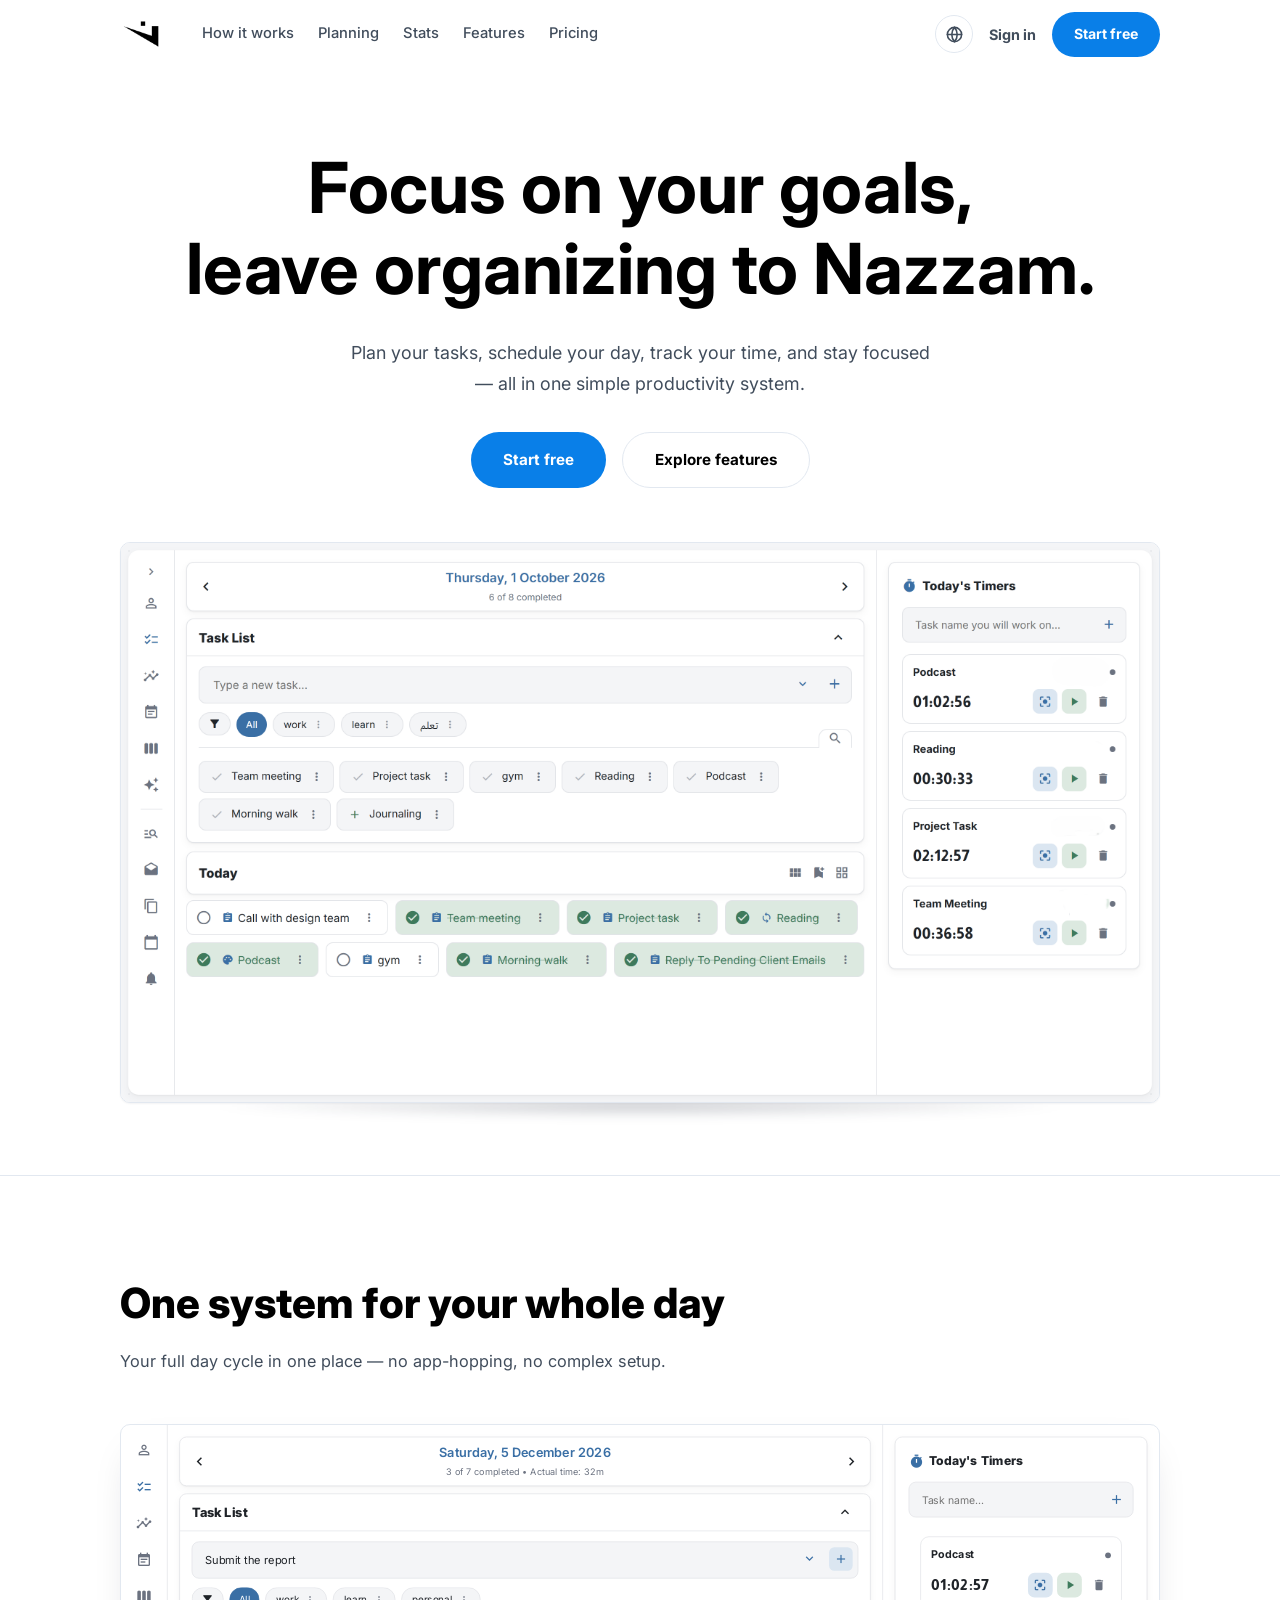
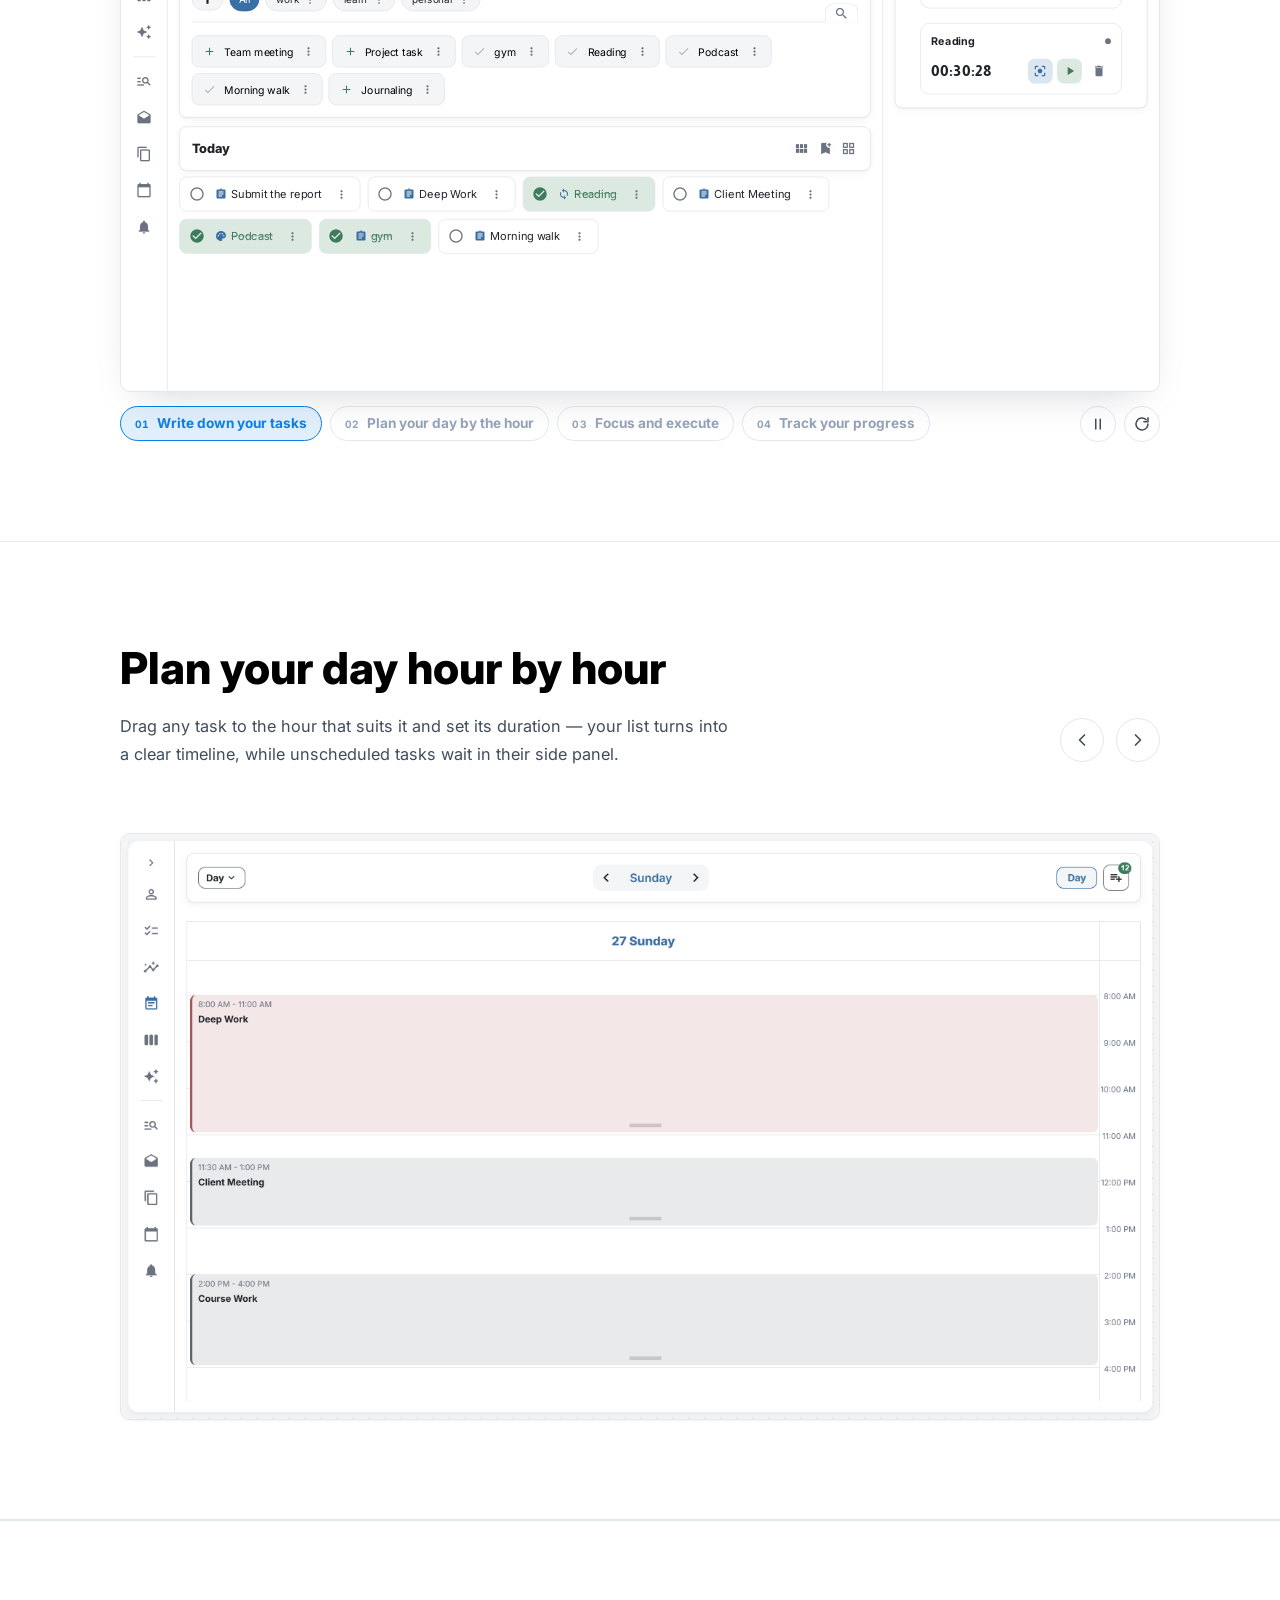
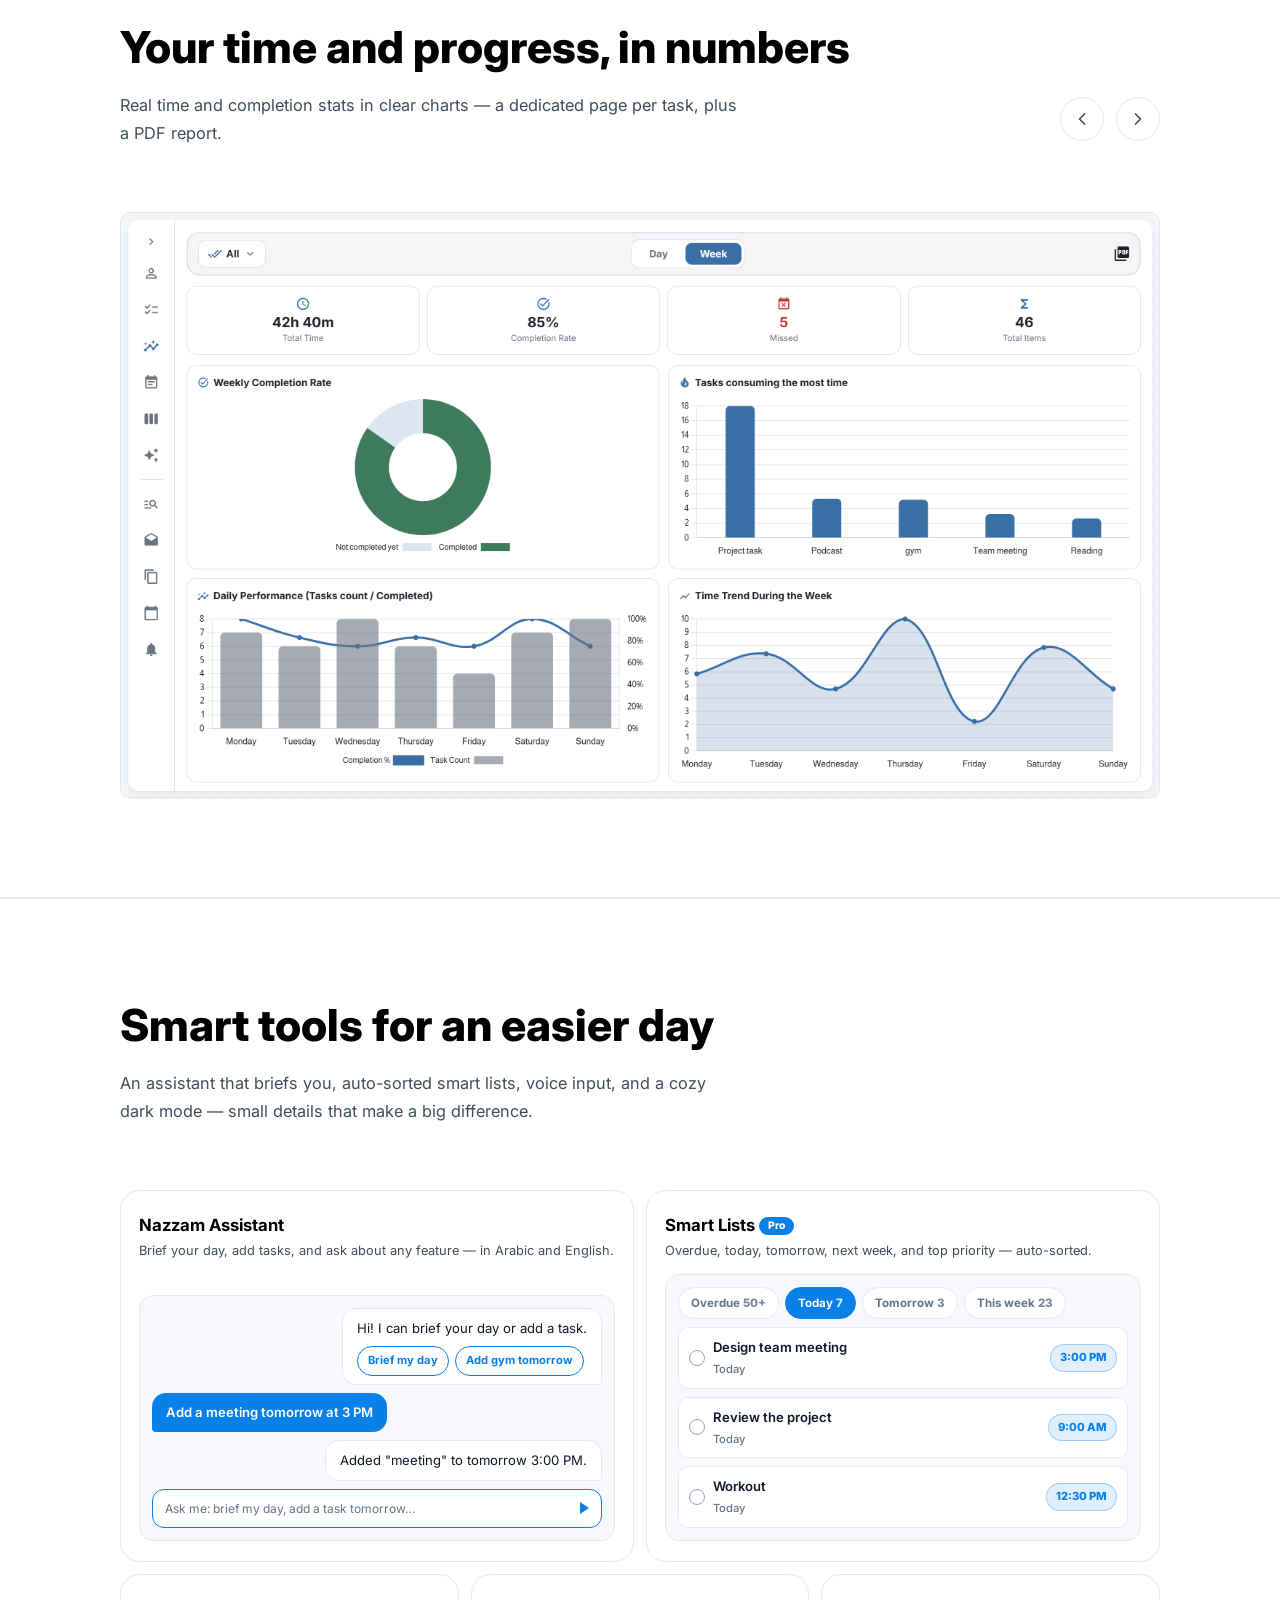
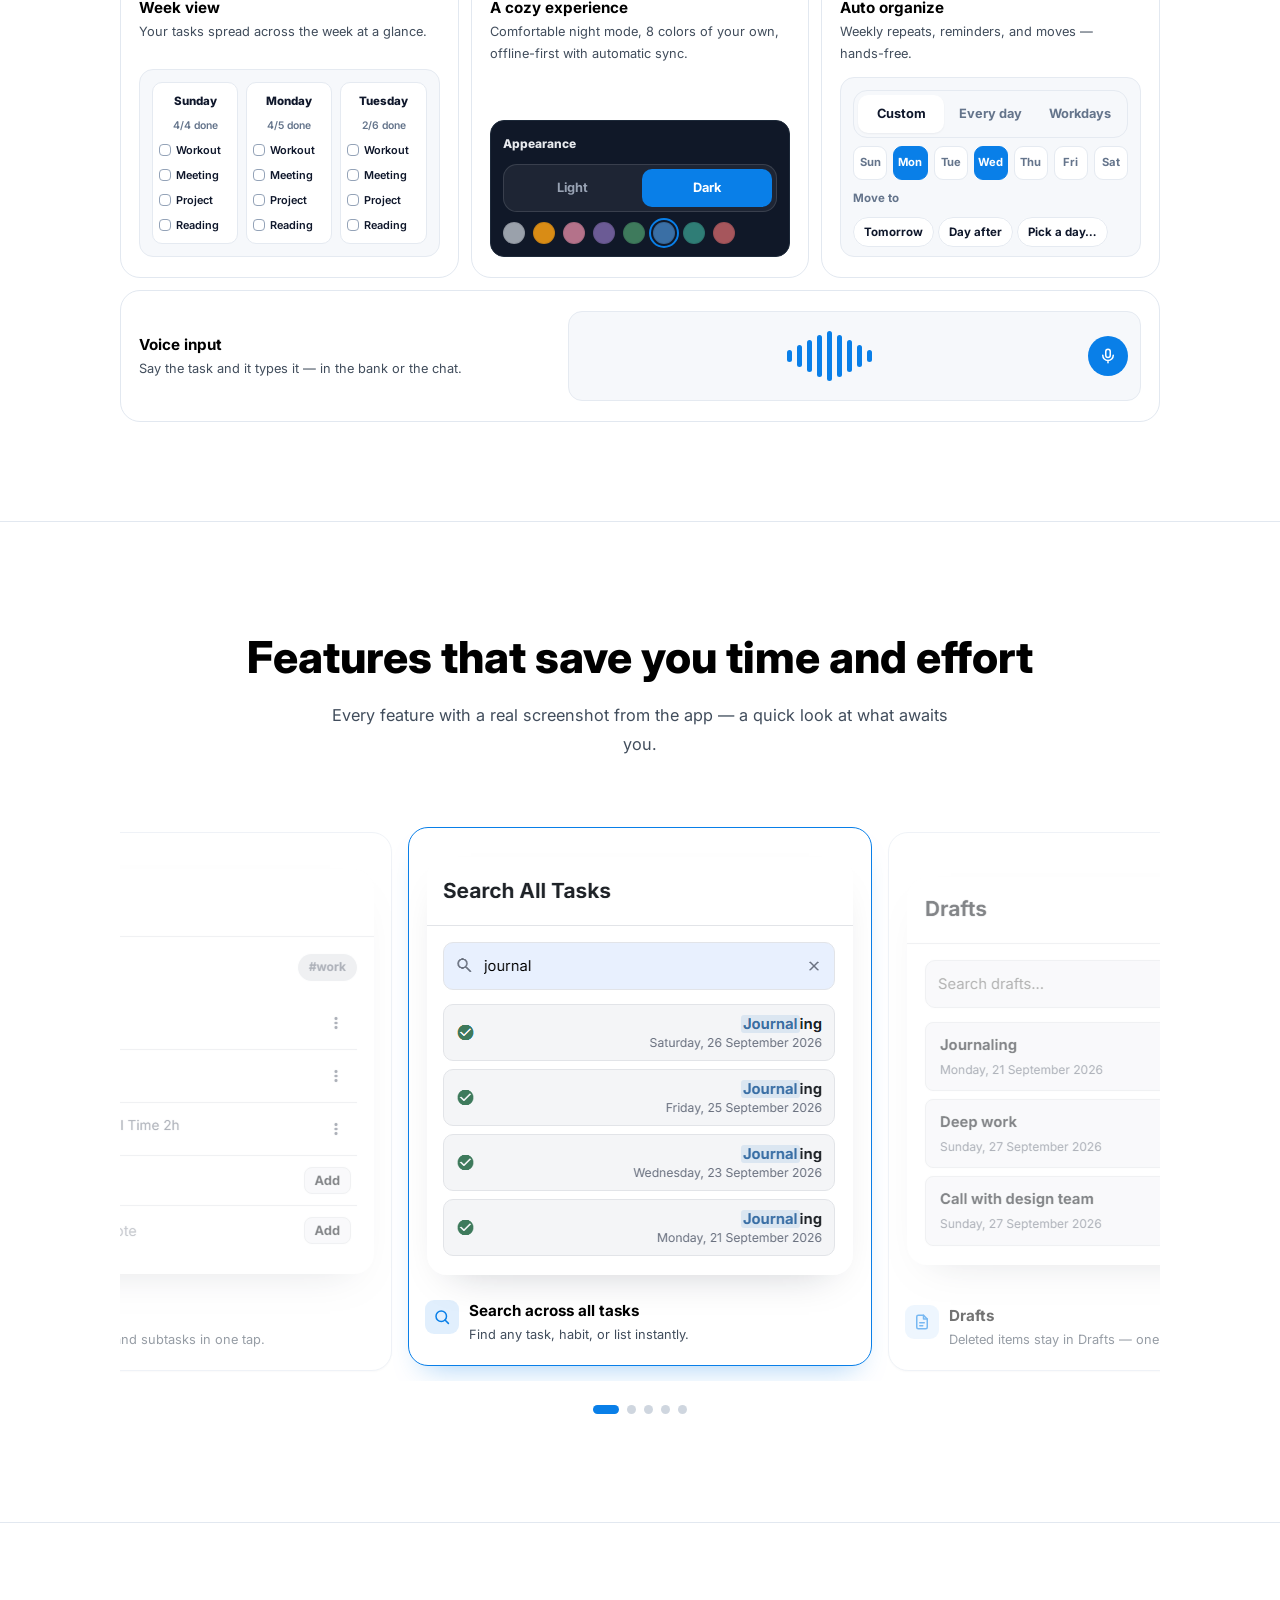
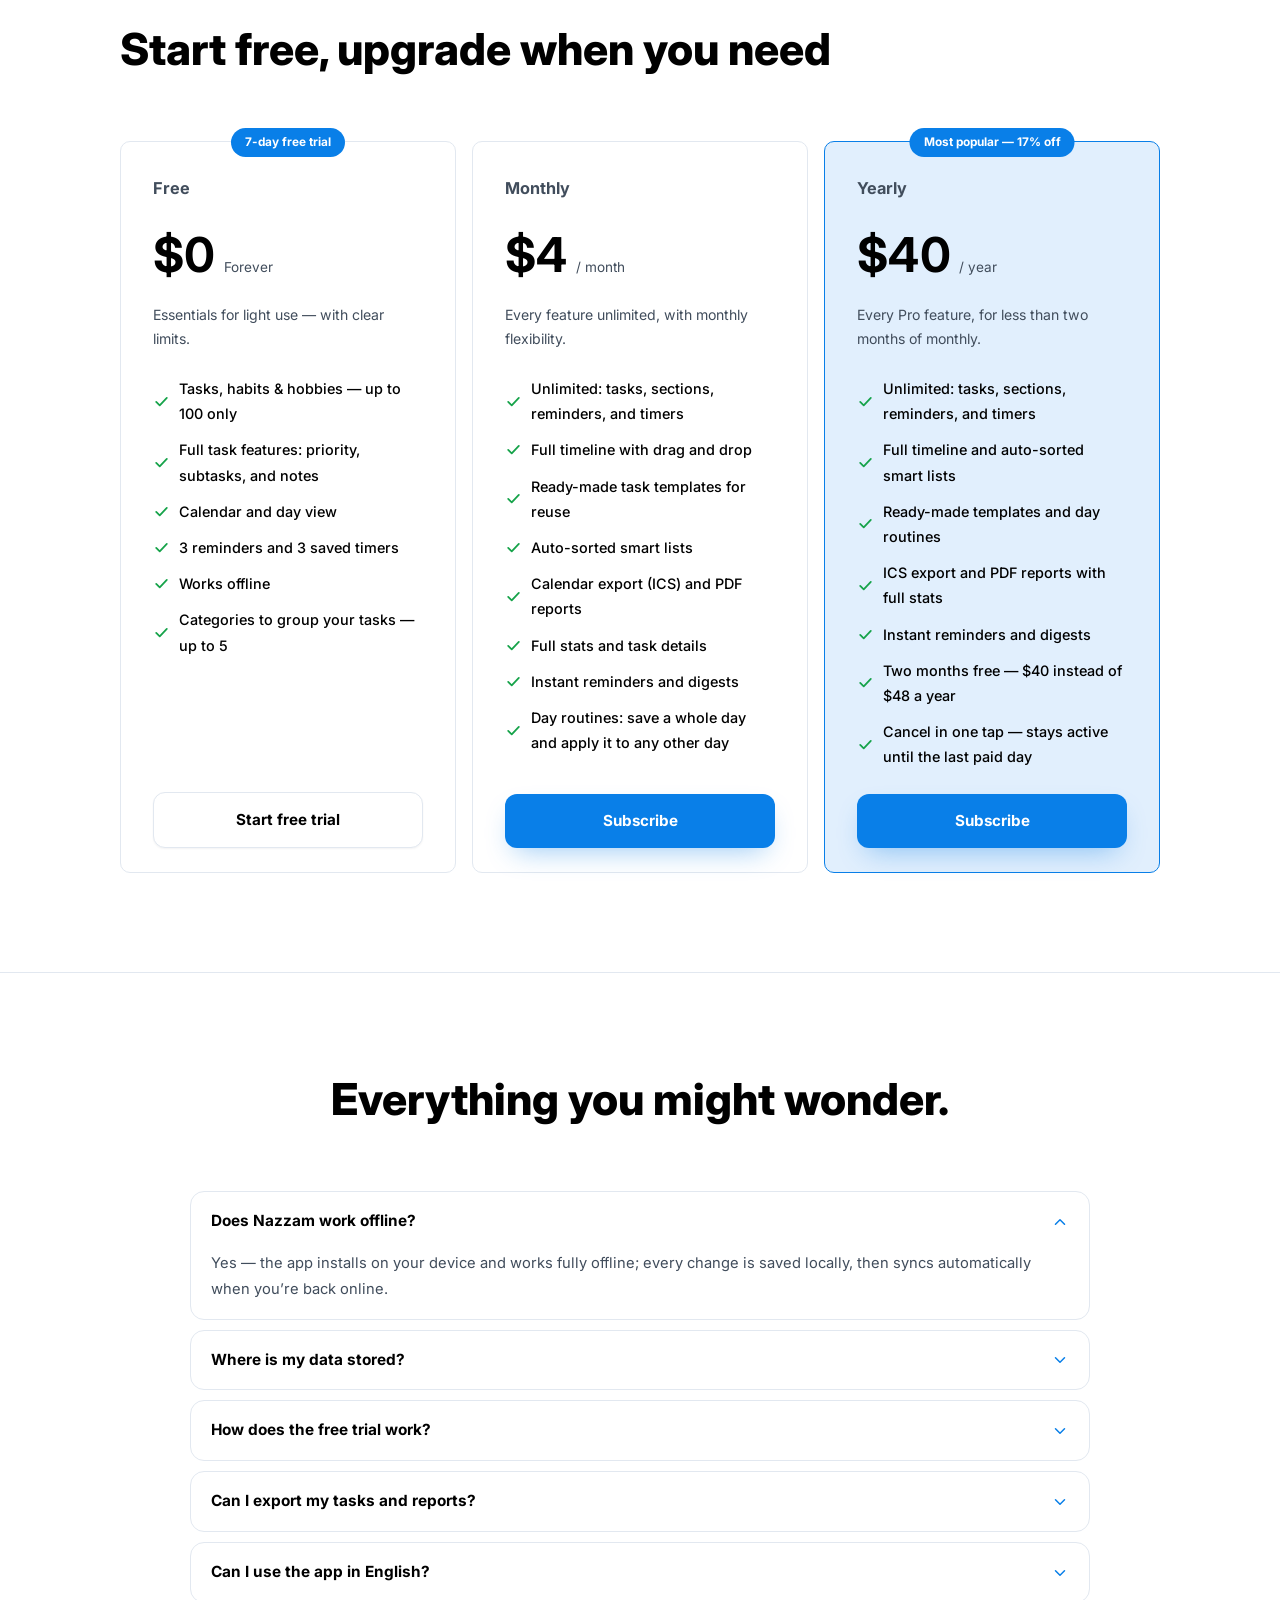
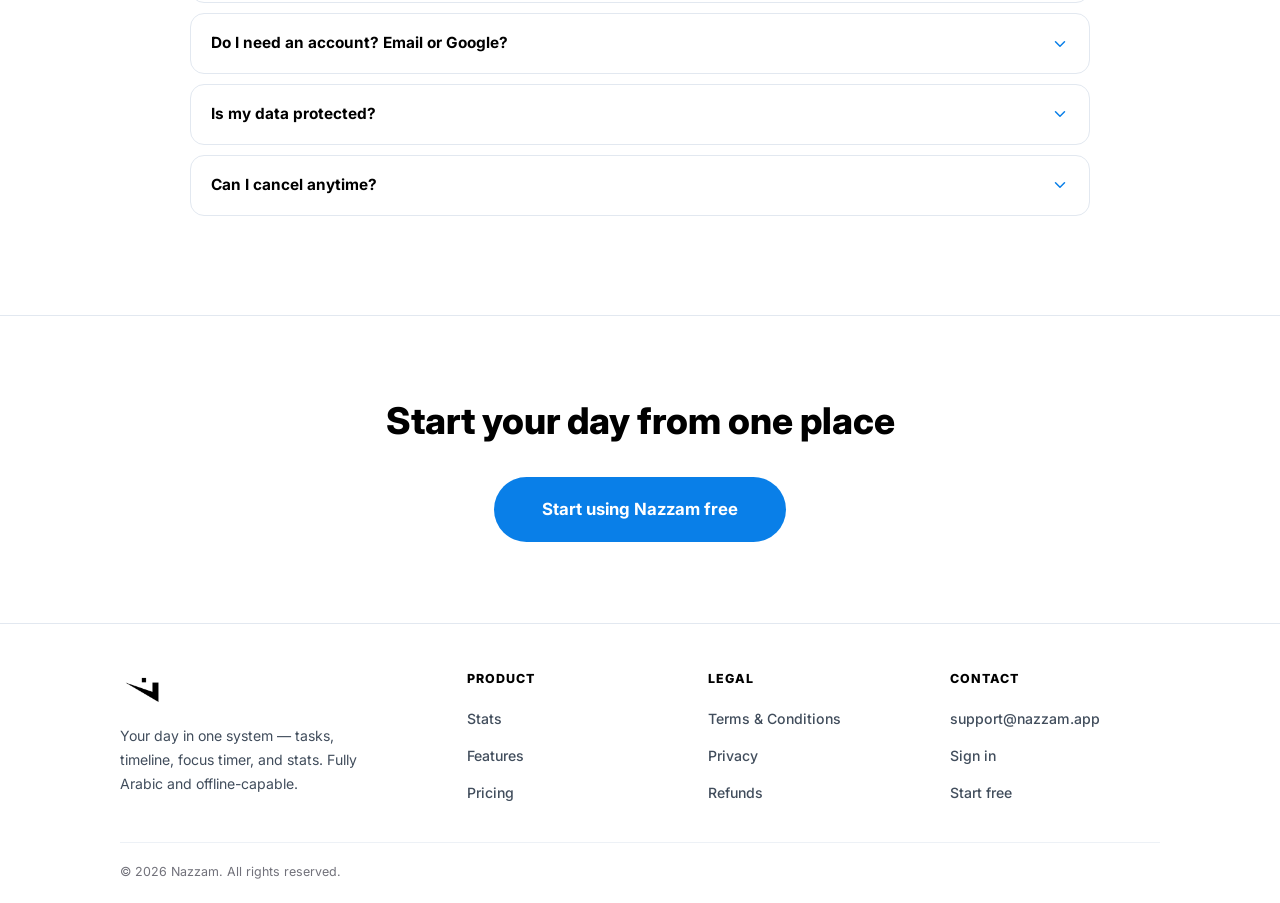
==== index.html @ e193e978 "بنتو extras بالموكات المطابقة + تكرار مخصص + إصلاحات المساعد والصوت والبحث" ====
<!doctype html>
<html lang="ar" dir="rtl" data-lp-title="meta.title" data-lp-desc="meta.desc">
  <head>
    <meta charset="UTF-8" />
    <meta name="viewport" content="width=device-width, initial-scale=1.0" />
    <title>نظم — تطبيق الإنتاجية وإدارة المهام</title>
    <script src="clarity-loader.js"></script>
    <script src="landing-head.js"></script>

    <meta
      name="description"
      content="نظم تطبيق إنتاجية وإدارة مهام لتخطيط يومك، وتتبع وقتك، والحفاظ على تركيزك، وتنظيم مهامك المتكررة في مكان واحد."
    />
    <meta property="og:type" content="website" />
    <meta property="og:url" content="https://nazzam.app/" />
    <link rel="canonical" href="https://nazzam.app/" />
    <meta property="og:site_name" content="نظم" />
    <meta property="og:title" content="نظم — تطبيق الإنتاجية وإدارة المهام" />
    <meta
      property="og:description"
      content="تطبيق إنتاجية وإدارة مهام لتخطيط يومك، وتتبع وقتك، والحفاظ على تركيزك، وتنظيم مهامك المتكررة في مكان واحد."
    />
    <meta property="og:image" content="app/img/shots/app.png" />
    <meta property="og:image:width" content="2852" />
    <meta property="og:image:height" content="1561" />
    <meta property="og:locale" content="ar_EG" />
    <meta name="twitter:card" content="summary_large_image" />
    <meta name="twitter:title" content="نظم — تطبيق الإنتاجية وإدارة المهام" />
    <meta
      name="twitter:description"
      content="تطبيق إنتاجية وإدارة مهام لتخطيط يومك، وتتبع وقتك، والحفاظ على تركيزك، وتنظيم مهامك المتكررة في مكان واحد."
    />
    <meta name="twitter:image" content="app/img/shots/app.png" />
    <meta name="theme-color" content="#F8FAFC" />
    <link rel="icon" href="app/icons/favicon.ico" />
    <link rel="icon" type="image/png" sizes="512x512" href="app/icons/icon-512.png" />
    <link rel="icon" type="image/png" sizes="192x192" href="app/icons/icon-192.png" />
    <link rel="apple-touch-icon" href="app/icons/apple-touch-icon.png" />

    <link rel="preconnect" href="https://fonts.googleapis.com" />
    <link rel="preconnect" href="https://fonts.gstatic.com" crossorigin />
    <link rel="preconnect" href="https://api.fontshare.com" crossorigin />
    <link
      href="https://fonts.googleapis.com/css2?family=Cairo:wght@500;600;700;800&family=IBM+Plex+Sans+Arabic:wght@400;500;700&family=Almarai:wght@400;700;800&family=Inter:wght@400;500;600;700;800&display=swap"
      rel="stylesheet"
    />
    <link href="https://api.fontshare.com/v2/css?f[]=satoshi@700,900&f[]=cal-sans@400,500,600&display=swap" rel="stylesheet" />
    <link rel="stylesheet" href="landing.css" />

    <script type="application/ld+json">
      {
        "@context": "https://schema.org",
        "@type": "SoftwareApplication",
        "name": "نظم",
        "alternateName": "NAZZAM",
        "url": "https://nazzam.app/",
        "applicationCategory": "ProductivityApplication",
        "operatingSystem": "Web, Android, iOS",
        "inLanguage": "ar",
        "description": "منظومة عربية لإدارة اليوم: مهام وعادات وهوايات، جدول زمني بالسحب والإفلات، مؤقّت تركيز، وإحصائيات — تعمل دون اتصال.",
        "offers": [
          { "@type": "Offer", "name": "شهري", "price": "4.00", "priceCurrency": "USD" },
          { "@type": "Offer", "name": "سنوي", "price": "40.00", "priceCurrency": "USD" }
        ]
      }
    </script>
  </head>
  <body>
    <!-- مكتبة الأيقونات SVG (نمط Lucide — stroke/currentColor) -->
    <svg xmlns="http://www.w3.org/2000/svg" style="display: none" aria-hidden="true">
      <defs>
        <symbol id="i-menu" viewBox="0 0 24 24"><path d="M4 7h16M4 12h16M4 17h16"/></symbol>
        <symbol id="i-close" viewBox="0 0 24 24"><path d="M6 6l12 12M18 6L6 18"/></symbol>
        <symbol id="i-check" viewBox="0 0 24 24"><path d="M4.5 12.5l5 5L19.5 7"/></symbol>
        <symbol id="i-check-circle" viewBox="0 0 24 24"><circle cx="12" cy="12" r="9"/><path d="M8.5 12.5l2.5 2.5 4.5-5"/></symbol>
        <symbol id="i-search" viewBox="0 0 24 24"><circle cx="11" cy="11" r="7"/><path d="M20.5 20.5L16 16"/></symbol>
        <symbol id="i-timer" viewBox="0 0 24 24"><circle cx="12" cy="13.5" r="7.5"/><path d="M12 10.5v3l2 2M10 2.5h4M12 2.5v3"/></symbol>
        <symbol id="i-flame" viewBox="0 0 24 24"><path d="M8.5 14.5A2.5 2.5 0 0011 12c0-1.38-.5-2-1-3-1.07-2.14-.22-4.05 2-6 .5 2.5 2 4.9 4 6.5 2 1.6 3 3.5 3 5.5a7 7 0 11-14 0c0-1.15.43-2.29 1-3a2.5 2.5 0 002.5 2.5z"/></symbol>
        <symbol id="i-play" viewBox="0 0 24 24"><path d="M8 5.5v13l10.5-6.5z" fill="currentColor" stroke="none"/></symbol>
        <symbol id="i-pause" viewBox="0 0 24 24"><path d="M9 5.5v13M15 5.5v13"/></symbol>
    <symbol id="i-replay" viewBox="0 0 24 24"><path d="M20 12a8 8 0 1 1-2.4-5.7M20 3.5V9h-5.5"/></symbol>
        <symbol id="i-square" viewBox="0 0 24 24"><rect x="6.5" y="6.5" width="11" height="11" rx="2"/></symbol>
        <symbol id="i-repeat" viewBox="0 0 24 24"><path d="M17 2.5l3.5 3.5L17 9.5M3.5 11.5v-1a4 4 0 014-4H20M7 21.5l-3.5-3.5L7 14.5M20.5 12.5v1a4 4 0 01-4 4H4"/></symbol>
        <symbol id="i-tag" viewBox="0 0 24 24"><path d="M3.5 11V4.5a1 1 0 011-1H11l9 9-7.5 7.5-9-9z"/><circle cx="8" cy="8" r="1.4"/></symbol>
        <symbol id="i-star" viewBox="0 0 24 24"><path d="M12 3.5l2.6 5.4 5.9.8-4.3 4.1 1 5.9-5.2-2.8-5.2 2.8 1-5.9L3.5 9.7l5.9-.8z"/></symbol>
        <symbol id="i-grip" viewBox="0 0 24 24"><path d="M9 6h.01M9 12h.01M9 18h.01M15 6h.01M15 12h.01M15 18h.01" stroke-width="3"/></symbol>
        <symbol id="i-book" viewBox="0 0 24 24"><path d="M4 19.5A2.5 2.5 0 016.5 17H20M6.5 2H20v20H6.5A2.5 2.5 0 014 19.5v-15A2.5 2.5 0 016.5 2z"/></symbol>
        <symbol id="i-zap" viewBox="0 0 24 24"><path d="M3.5 12h4l2.5-7.5 4 15 2.5-7.5h4"/></symbol>
        <symbol id="i-school" viewBox="0 0 24 24"><path d="M22 9.5l-10-5-10 5 10 5 10-5z"/><path d="M6 12v4.5c0 1.4 2.7 2.8 6 2.8s6-1.4 6-2.8V12"/></symbol>
        <symbol id="i-code" viewBox="0 0 24 24"><path d="M16 18l6-6-6-6M8 6l-6 6 6 6"/></symbol>
        <symbol id="i-mail" viewBox="0 0 24 24"><rect x="3" y="5" width="18" height="14" rx="2"/><path d="M3 7.5l9 6 9-6"/></symbol>
        <symbol id="i-phone" viewBox="0 0 24 24"><path d="M22 16.9v2.6a2 2 0 01-2.2 2 19.9 19.9 0 01-8.6-3.1 19.4 19.4 0 01-6-6A19.9 19.9 0 012.1 3.7 2 2 0 014.1 1.5h2.6a2 2 0 012 1.7c.1 1 .4 1.9.7 2.8a2 2 0 01-.4 2.1L7.9 9.2a16 16 0 006 6l1.1-1.1a2 2 0 012.1-.5c.9.3 1.8.6 2.8.7a2 2 0 012.1 2z"/></symbol>
        <symbol id="i-file" viewBox="0 0 24 24"><path d="M14 3H7a2 2 0 00-2 2v14a2 2 0 002 2h10a2 2 0 002-2V8z"/><path d="M14 3v5h5M9 13h6M9 17h4"/></symbol>
        <symbol id="i-export" viewBox="0 0 24 24"><path d="M14 3H7a2 2 0 00-2 2v14a2 2 0 002 2h10a2 2 0 002-2V8z"/><path d="M14 3v5h5M12 11.5v5M9.5 14l2.5 2.5 2.5-2.5"/></symbol>
        <symbol id="i-copy" viewBox="0 0 24 24"><rect x="9" y="9" width="12" height="12" rx="2"/><path d="M5 15H4a2 2 0 01-2-2V4a2 2 0 012-2h9a2 2 0 012 2v1"/></symbol>
        <symbol id="i-chart" viewBox="0 0 24 24"><path d="M5 20v-6M10 20V9M15 20v-8M20 20V5"/></symbol>
        <symbol id="i-list" viewBox="0 0 24 24"><path d="M4.5 5.5L6 7l2.5-3M11 6h9M4.5 12.5L6 14l2.5-3M11 13h9M4.5 19.5L6 21l2.5-3M11 20h9"/></symbol>
        <symbol id="i-palette" viewBox="0 0 24 24"><path d="M12 22a10 10 0 110-20c5.5 0 10 4.1 10 9.2a4.8 4.8 0 01-4.8 4.8h-1.7a1.9 1.9 0 00-1.4 3.2c.3.3.4.7.4 1a1.3 1.3 0 01-1.3 1.3z"/><path d="M7.5 10.5h.01M12 7.5h.01M16.5 10.5h.01M7.5 15h.01"/></symbol>
        <symbol id="i-globe" viewBox="0 0 24 24"><circle cx="12" cy="12" r="9"/><path d="M3 12h18M12 3a13.5 13.5 0 010 18M12 3a13.5 13.5 0 000 18"/></symbol>
        <symbol id="i-wifi-off" viewBox="0 0 24 24"><path d="M2 2l20 20M8.8 16.9a4.8 4.8 0 016.4 0M5 13a10 10 0 015.2-2.7M12 20h.01M15.5 10.3a10 10 0 013.5 2.7M19 7.3A15 15 0 009.5 5.2M2 8.5a15 15 0 013.7-2.8"/></symbol>
        <symbol id="i-download" viewBox="0 0 24 24"><path d="M12 3v11M7.5 9.5L12 14l4.5-4.5M4 17.5V19a2 2 0 002 2h12a2 2 0 002-2v-1.5"/></symbol>
        <symbol id="i-shield" viewBox="0 0 24 24"><path d="M12 2.5l7.5 3v5.5c0 5-3.2 8.3-7.5 10.5-4.3-2.2-7.5-5.5-7.5-10.5V5.5z"/><path d="M9 11.5l2 2 4-4.5"/></symbol>
        <symbol id="i-bell" viewBox="0 0 24 24"><path d="M6 9.5a6 6 0 0112 0c0 4.8 1.8 6 1.8 6H4.2s1.8-1.2 1.8-6M10.3 19.5a1.8 1.8 0 003.4 0"/></symbol>
        <symbol id="i-archive" viewBox="0 0 24 24"><rect x="3" y="4" width="18" height="4.5" rx="1"/><path d="M5.5 8.5V19a1.5 1.5 0 001.5 1.5h10a1.5 1.5 0 001.5-1.5V8.5M10 12.5h4"/></symbol>
        <symbol id="i-sub" viewBox="0 0 24 24"><path d="M4 6h16M8 12h12M8 18h12M4 12h.01M4 18h.01" stroke-width="2.4"/></symbol>
        <symbol id="i-lock" viewBox="0 0 24 24"><rect x="5" y="11" width="14" height="9.5" rx="2"/><path d="M8 11V7.5a4 4 0 018 0V11"/></symbol>
        <symbol id="i-devices" viewBox="0 0 24 24"><rect x="2.5" y="5" width="13" height="10.5" rx="2"/><path d="M2.5 19h13"/><rect x="17.5" y="9" width="4.5" height="9.5" rx="1.5"/><path d="M19.75 15.5h.01"/></symbol>
        <symbol id="i-sun" viewBox="0 0 24 24"><circle cx="12" cy="12" r="4"/><path d="M12 2.5v2M12 19.5v2M4.9 4.9l1.4 1.4M17.7 17.7l1.4 1.4M2.5 12h2M19.5 12h2M4.9 19.1l1.4-1.4M17.7 6.3l1.4-1.4"/></symbol>
        <symbol id="i-moon" viewBox="0 0 24 24"><path d="M20.5 13.5A8.5 8.5 0 1110 3a7 7 0 0010.5 10.5z"/></symbol>
        <symbol id="i-arrow" viewBox="0 0 24 24"><path d="M19 12H5M11.5 18.5L5 12l6.5-6.5"/></symbol>
        <symbol id="i-target" viewBox="0 0 24 24"><circle cx="12" cy="12" r="8.5"/><circle cx="12" cy="12" r="4.5"/><circle cx="12" cy="12" r="1" fill="currentColor" stroke="none"/></symbol>
        <symbol id="i-clock" viewBox="0 0 24 24"><circle cx="12" cy="12" r="8.5"/><path d="M12 7.5V12l3 2"/></symbol>
        <symbol id="i-plus" viewBox="0 0 24 24"><path d="M12 5v14M5 12h14"/></symbol>
        <symbol id="i-chev" viewBox="0 0 24 24"><path d="M6 9l6 6 6-6"/></symbol>
        <symbol id="i-radio-unchecked" viewBox="0 0 24 24"><circle cx="12" cy="12" r="9" fill="none" stroke="currentColor" stroke-width="1.8"/></symbol>
        <symbol id="i-mic" viewBox="0 0 24 24"><rect x="9" y="3" width="6" height="11" rx="3"/><path d="M5 11a7 7 0 0 0 14 0M12 18v3"/></symbol>
      </defs>
    </svg>



    <!-- ========================= الهيدر ========================= -->
    <header class="nav" id="siteHeader"></header>

    <main id="top">
      <!-- ============================================================
           الهيرو
      ============================================================ -->
      <section class="hero">
        <div class="hero-aura" aria-hidden="true"></div>
        <div class="hero-dots" aria-hidden="true"></div>
        <div class="container hero-inner">
          <h1 class="hero-title">
            <span class="line anim" style="--ad: 0.12s"><span data-lp="hero.t1">ركّز على أهدافك،</span></span>
            <span class="line anim" style="--ad: 0.2s"
              ><span data-lp-html="hero.t2">واترك التنظيم على <em>نَظَّم</em><b class="dot">.</b></span></span
            >
          </h1>
          <p class="hero-sub anim" style="--ad: 0.3s" data-lp="hero.sub">
            خطّط لمهامك، ونظّم يومك، وتتبّع وقتك، وحافظ على تركيزك —
            كل ذلك في نظام إنتاجية واحد بسيط.
          </p>
          <div class="hero-cta anim" style="--ad: 0.4s">
            <a href="app/" class="btn btn-primary btn-lg" id="heroStartBtn" data-lp="hero.start">ابدأ مجانًا</a>
            <a href="#features" class="btn btn-ghost btn-lg" data-lp="hero.discover">اكتشف المميزات</a>
          </div>
        </div>

        <div class="container hero-media-wrap" id="heroShotWrap">
          <div class="hero-media" id="heroMedia">
            <figure class="hero-shot" role="img" data-lp-aria="hero.shot_aria" aria-label="لقطة حقيقية من تطبيق نظم: القائمة والمهام والمؤقتات">
              <img src="app/img/shots/app.png" data-lp-alt="hero.shot_alt" alt="واجهة تطبيق نظم — القائمة وقائمة المهام ومهام اليوم مع المؤقتات" width="2852" height="1561" loading="eager" decoding="async" fetchpriority="high" />
            </figure>
          </div>
        </div>
      </section>

      <!-- ============================================================
           كيف يعمل — خطوات مرقمة
      ============================================================ -->
      <section class="section" id="how">
        <div class="container">
          <div class="sec-head reveal how-head">
            <h2 data-lp="how.title">نظام واحد ليومك كله</h2>
            <p class="sec-lead" data-lp="how.lead">
              دورة يومك كاملة في مكان واحد — بدون تنقل بين التطبيقات وبدون إعدادات معقدة.
            </p>
          </div>

          <div class="how-demo" id="howDemo" data-scene="0">
            <div class="dm-stage" dir="ltr">
              <!-- الكانفس: نسخة بحجم التطبيق الحقيقي (1426px) ومضروب في scale
                   عشان يظهر بنفس النِسَب في أي عرض. جوه بت转会 لقواعد CSS
                   الحقيقية من التطبيق (scoped بـ .dm-app). -->
              <div class="dm-canvas dm-app">
                <div class="app-shell">

                <!-- ===== الشريط الجانبي: نفس بنية app/index.html ===== -->
                <aside class="side-nav collapsed" aria-hidden="true">
                  <div class="side-nav-head">
                    <button class="side-nav-btn side-nav-collapse-btn"><span class="material-icons">chevron_right</span></button>
                    <button class="side-nav-btn"><span class="material-icons">person_outline</span><span class="side-nav-label">Account</span></button>
                  </div>
                  <button class="side-nav-btn active" id="dmNavTasks"><span class="material-icons">checklist</span><span class="side-nav-label">Today's Tasks</span></button>
                  <button class="side-nav-btn" id="dmNavStats"><span class="material-icons">insights</span><span class="side-nav-label">Statistics</span></button>
                  <button class="side-nav-btn" id="dmNavSchedule"><span class="material-icons">event_note</span><span class="side-nav-label">Schedule</span></button>
                  <button class="side-nav-btn"><span class="material-icons">view_week</span><span class="side-nav-label">Week View</span></button>
                  <button class="side-nav-btn"><span class="material-icons">auto_awesome</span><span class="side-nav-label">Smart Lists</span></button>
                  <div class="side-nav-divider"></div>
                  <button class="side-nav-btn"><span class="material-icons">manage_search</span><span class="side-nav-label">Search All Tasks</span></button>
                  <button class="side-nav-btn"><span class="material-icons">drafts</span><span class="side-nav-label">Drafts</span></button>
                  <button class="side-nav-btn"><span class="material-icons">content_copy</span><span class="side-nav-label">Templates</span></button>
                  <button class="side-nav-btn"><span class="material-icons">calendar_today</span><span class="side-nav-label">Calendar</span></button>
                  <button class="side-nav-btn"><span class="material-icons">notifications</span><span class="side-nav-label">Notifications</span></button>
                </aside>

                <div class="app-main">
                  <div class="main-layout">
                <!-- ===== العمود الرئيسي: نفس بنية render.js ===== -->
                <div class="main-col">
                  <!-- ===== مشهد اليوم (٠ و٢): محتوى اليوم الحقيقي ===== -->
                  <div class="dm-scene-day">
                  <div class="date-nav">
                    <button class="nav-btn"><span class="material-icons">chevron_right</span></button>
                    <div class="date-display">
                      <div class="day-name" id="dmDate"></div>
                      <div class="day-sub" id="dmDateSub"></div>
                    </div>
                    <button class="nav-btn"><span class="material-icons">chevron_left</span></button>
                  </div>

                  <div class="bank-wrap">
                    <button class="bank-toggle">
                      <span class="bank-toggle-label">Task List</span>
                      <span class="bank-toggle-arrow open"><span class="material-icons">expand_more</span></span>
                    </button>

                    <div class="bank-content">
                      <!-- صف الإضافة: نفس .add-row في render.js:207 -->
                      <div class="add-row bank-add-task-row">
                        <input type="text" id="dmTyped" readonly />
                        <div class="add-arrow-wrap">
                          <button class="add-arrow-btn"><span class="material-icons">expand_more</span></button>
                        </div>
                        <button class="add-btn icon-only add-keyword-btn" id="dmAddBtn"><span class="material-icons">add</span></button>
                      </div>

                      <!-- شرائح الفلاتر: الفانل أول واحدة، نفس render.js:219 -->
                      <div class="filter-chips-wrap">
                        <div class="filter-chips">
                          <div class="bank-filters-panel-wrap">
                            <button class="filter-chip bank-filters-toggle"><span class="material-icons">filter_alt</span></button>
                            <div class="filter-add-popover">
                              <input type="text" placeholder="New filter..." maxlength="40" readonly />
                            </div>
                          </div>
                          <button class="filter-chip active">All</button>
                          <span class="filter-chip-outer"><span class="filter-chip-wrap"><button class="filter-chip-label">work</button><button class="filter-chip-more"><span class="material-icons">more_vert</span></button></span></span>
                          <span class="filter-chip-outer"><span class="filter-chip-wrap"><button class="filter-chip-label">learn</button><button class="filter-chip-more"><span class="material-icons">more_vert</span></button></span></span>
                          <span class="filter-chip-outer"><span class="filter-chip-wrap"><button class="filter-chip-label">personal</button><button class="filter-chip-more"><span class="material-icons">more_vert</span></button></span></span>
                        </div>
                      </div>
                      <!-- البحث: لسان صغير على الفاصل، نفس render.js:271 -->
                      <div class="bank-search-divider-wrap">
                        <div class="bank-filters-divider"></div>
                        <button class="bank-search-reveal"><span class="material-icons">search</span></button>
                      </div>
                      <div class="bank-search-collapsible">
                        <div class="bank-search-collapsible-inner">
                          <div class="bank-search">
                            <input type="text" placeholder="Search the list..." readonly />
                            <button class="bank-search-clear" style="display:none"><span class="material-icons">close</span></button>
                          </div>
                        </div>
                      </div>

                      <!-- شيبات البنك: نفس .keyword-row في render.js:327 -->
                      <div class="keyword-list" id="dmBankRows">
                        <div class="keyword-row"><button class="add-to-day-btn"><span class="material-icons">add</span></button><div class="keyword-main"><span class="keyword-name">Team meeting</span><div class="keyword-icons"><div class="task-more-menu-wrap"><button class="icon-btn task-more-btn"><span class="material-icons">more_vert</span></button></div></div></div></div>
                        <div class="keyword-row"><button class="add-to-day-btn"><span class="material-icons">add</span></button><div class="keyword-main"><span class="keyword-name">Project task</span><div class="keyword-icons"><div class="task-more-menu-wrap"><button class="icon-btn task-more-btn"><span class="material-icons">more_vert</span></button></div></div></div></div>
                        <div class="keyword-row"><button class="add-to-day-btn added" disabled><span class="material-icons">check</span></button><div class="keyword-main"><span class="keyword-name">gym</span><div class="keyword-icons"><div class="task-more-menu-wrap"><button class="icon-btn task-more-btn"><span class="material-icons">more_vert</span></button></div></div></div></div>
                        <div class="keyword-row"><button class="add-to-day-btn added" disabled><span class="material-icons">check</span></button><div class="keyword-main"><span class="keyword-name">Reading</span><div class="keyword-icons"><div class="task-more-menu-wrap"><button class="icon-btn task-more-btn"><span class="material-icons">more_vert</span></button></div></div></div></div>
                        <div class="keyword-row"><button class="add-to-day-btn added" disabled><span class="material-icons">check</span></button><div class="keyword-main"><span class="keyword-name">Podcast</span><div class="keyword-icons"><div class="task-more-menu-wrap"><button class="icon-btn task-more-btn"><span class="material-icons">more_vert</span></button></div></div></div></div>
                        <div class="keyword-row"><button class="add-to-day-btn added" disabled><span class="material-icons">check</span></button><div class="keyword-main"><span class="keyword-name">Morning walk</span><div class="keyword-icons"><div class="task-more-menu-wrap"><button class="icon-btn task-more-btn"><span class="material-icons">more_vert</span></button></div></div></div></div>
                        <div class="keyword-row"><button class="add-to-day-btn"><span class="material-icons">add</span></button><div class="keyword-main"><span class="keyword-name">Journaling</span><div class="keyword-icons"><div class="task-more-menu-wrap"><button class="icon-btn task-more-btn"><span class="material-icons">more_vert</span></button></div></div></div></div>
                      </div>
                    </div>
                  </div>

                  <!-- ===== اليوم: نفس .section-title + .task-list في render.js ===== -->
                  <div class="section-title">
                    <span>Today</span>
                    <div class="day-actions-wrap">
                      <button class="day-actions-toggle"><span class="material-icons">view_module</span></button>
                      <button class="day-actions-toggle"><span class="material-icons">bookmark_add</span></button>
                      <button class="day-actions-toggle"><span class="material-icons">grid_view</span></button>
                    </div>
                  </div>

                  <div class="task-list" id="dmTaskList">
                    <div class="task-row" id="dmNewRow">
                      <button class="task-check"><span class="material-icons">radio_button_unchecked</span></button>
                      <button class="task-name-btn"><span class="task-type-icon task-type-task"><span class="material-icons">assignment</span></span><span class="task-name" id="dmNewName"></span></button>
                      <div class="task-more-menu-wrap open-up">
                        <button class="icon-btn task-more-btn" id="dmMoreBtn"><span class="material-icons">more_vert</span></button>
                        <div class="task-more-dropdown" id="dmMoreDrop">
                          <button class="tmd-btn"><span class="material-icons">edit</span><span>Edit</span></button>
                          <button class="tmd-btn"><span class="material-icons">note_add</span><span>Note</span></button>
                          <div class="time-choice-submenu-wrap">
                            <button class="tmd-btn" id="dmTimeBtn"><span class="material-icons">schedule</span><span>Time</span></button>
                            <div class="clock-choice-popover" id="dmTimePop">
                              <button class="clock-choice-btn"><span class="material-icons">flag</span>Goal</button>
                              <button class="clock-choice-btn"><span class="material-icons">timelapse</span>Actual Time</button>
                              <button class="clock-choice-btn" id="dmStartTimerBtn"><span class="material-icons">play_circle_outline</span>Start Timer</button>
                            </div>
                          </div>
                          <button class="tmd-btn"><span class="material-icons">account_tree</span><span>Subtasks</span></button>
                          <button class="tmd-btn"><span class="material-icons">event_repeat</span><span>Repeat & move</span></button>
                          <button class="tmd-btn"><span class="material-icons">flag</span><span>Priority</span></button>
                          <button class="tmd-btn"><span class="material-icons">notifications_none</span><span>Reminder</span></button>
                          <button class="tmd-btn"><span class="material-icons">content_copy</span><span>Save as template</span></button>
                          <button class="tmd-btn delete"><span class="material-icons">delete</span><span>Delete</span></button>
                        </div>
                      </div>
                    </div>
                    <div class="task-row">
                      <button class="task-check"><span class="material-icons">radio_button_unchecked</span></button>
                      <button class="task-name-btn"><span class="task-type-icon task-type-task"><span class="material-icons">assignment</span></span><span class="task-name">Deep Work</span></button>
                      <div class="task-more-menu-wrap"><button class="icon-btn task-more-btn"><span class="material-icons">more_vert</span></button></div>
                    </div>
                    <div class="task-row done">
                      <button class="task-check"><span class="material-icons">check_circle</span></button>
                      <button class="task-name-btn"><span class="task-type-icon task-type-habit"><span class="material-icons">loop</span></span><span class="task-name">Reading</span></button>
                      <div class="task-more-menu-wrap"><button class="icon-btn task-more-btn"><span class="material-icons">more_vert</span></button></div>
                    </div>
                    <div class="task-row">
                      <button class="task-check"><span class="material-icons">radio_button_unchecked</span></button>
                      <button class="task-name-btn"><span class="task-type-icon task-type-task"><span class="material-icons">assignment</span></span><span class="task-name">Client Meeting</span></button>
                      <div class="task-more-menu-wrap"><button class="icon-btn task-more-btn"><span class="material-icons">more_vert</span></button></div>
                    </div>
                    <div class="task-row done">
                      <button class="task-check"><span class="material-icons">check_circle</span></button>
                      <button class="task-name-btn"><span class="task-type-icon task-type-hobby"><span class="material-icons">palette</span></span><span class="task-name">Podcast</span></button>
                      <div class="task-more-menu-wrap"><button class="icon-btn task-more-btn"><span class="material-icons">more_vert</span></button></div>
                    </div>
                    <div class="task-row done">
                      <button class="task-check"><span class="material-icons">check_circle</span></button>
                      <button class="task-name-btn"><span class="task-type-icon task-type-task"><span class="material-icons">assignment</span></span><span class="task-name">gym</span></button>
                      <div class="task-more-menu-wrap"><button class="icon-btn task-more-btn"><span class="material-icons">more_vert</span></button></div>
                    </div>
                    <div class="task-row">
                      <button class="task-check"><span class="material-icons">radio_button_unchecked</span></button>
                      <button class="task-name-btn"><span class="task-type-icon task-type-task"><span class="material-icons">assignment</span></span><span class="task-name">Morning walk</span></button>
                      <div class="task-more-menu-wrap"><button class="icon-btn task-more-btn"><span class="material-icons">more_vert</span></button></div>
                    </div>
                  </div>
                  </div>

                  <!-- ===== مشهد الجدول الزمني (١): نفس بنية renderTimeBlockView ===== -->
                  <div class="dm-scene-tb" id="dmSceneTb">
                    <div class="date-nav tb-date-nav">
                      <div class="tb-range-dropdown">
                        <button class="tb-range-drop-btn"><span>Day</span><span class="material-icons tb-drop-arrow">expand_more</span></button>
                      </div>
                      <div class="tb-nav-group">
                        <button class="nav-btn"><span class="material-icons">chevron_right</span></button>
                        <button class="tb-day-label" id="dmTbDay">Sunday</button>
                        <button class="nav-btn"><span class="material-icons">chevron_left</span></button>
                      </div>
                      <div class="tb-actions-group">
                        <button class="tb-today-btn current">Day</button>
                        <button class="tb-unscheduled-icon-btn">
                          <span class="material-icons">playlist_add</span>
                          <span class="tb-unscheduled-badge">12</span>
                        </button>
                      </div>
                    </div>
                    <div class="timeblock-layout">
                      <div class="timeblock-calendar-col">
                        <div class="tbw-grid tbw-single">
                          <div class="tbw-col today">
                            <div class="tbw-col-head today">
                              <span class="tbw-col-num" id="dmColHead">27 Sunday</span>
                            </div>
                            <div class="tbw-col-track" style="height:576px">
                              <div class="tbw-hour-line" style="top:0px"></div>
                              <div class="tbw-hour-line" style="top:64px"></div>
                              <div class="tbw-hour-line" style="top:128px"></div>
                              <div class="tbw-hour-line" style="top:192px"></div>
                              <div class="tbw-hour-line" style="top:256px"></div>
                              <div class="tbw-hour-line" style="top:320px"></div>
                              <div class="tbw-hour-line" style="top:384px"></div>
                              <div class="tbw-hour-line" style="top:448px"></div>
                              <div class="tbw-hour-line" style="top:512px"></div>
                              <div class="tbw-hour-line" style="top:575px"></div>
                              <div class="timeline-block" style="--blk:var(--task-c6);top:0px;height:61px;right:2px;width:calc(100% - 6px)">
                                <span class="timeline-block-time">8:00 AM - 9:00 AM</span>
                                <span class="timeline-block-name">Client Meeting</span>
                                <div class="timeline-block-resize-handle"></div>
                              </div>
                              <div class="timeline-block" style="--blk:var(--task-c2);top:96px;height:189px;right:2px;width:calc(100% - 6px)">
                                <span class="timeline-block-time">9:30 AM - 12:30 PM</span>
                                <span class="timeline-block-name">Deep Work</span>
                                <div class="timeline-block-resize-handle"></div>
                              </div>
                              <div class="timeline-block" id="dmBlock" style="--blk:var(--task-c0);top:384px;height:29px;right:2px;width:calc(100% - 6px)">
                                <span class="timeline-block-time" id="dmBlockTime"></span>
                                <span class="timeline-block-name" id="dmBlockName"></span>
                                <div class="timeline-block-resize-handle"></div>
                              </div>
                            </div>
                          </div>
                          <div class="tbw-hours">
                            <div class="tbw-hours-head"></div>
                            <div class="tbw-hours-track" style="height:576px">
                              <span class="tbw-hour-label" style="top:-7px">8:00 AM</span>
                              <span class="tbw-hour-label" style="top:57px">9:00 AM</span>
                              <span class="tbw-hour-label" style="top:121px">10:00 AM</span>
                              <span class="tbw-hour-label" style="top:185px">11:00 AM</span>
                              <span class="tbw-hour-label" style="top:249px">12:00 PM</span>
                              <span class="tbw-hour-label" style="top:313px">1:00 PM</span>
                              <span class="tbw-hour-label" style="top:377px">2:00 PM</span>
                              <span class="tbw-hour-label" style="top:441px">3:00 PM</span>
                              <span class="tbw-hour-label" style="top:494px">4:00 PM</span>
                              <span class="tbw-hour-label" style="top:558px">5:00 PM</span>
                            </div>
                          </div>
                        </div>
                      </div>
                    </div>
                  </div>

                  <!-- ===== مشهد الإحصائيات (٣): نفس بنية renderWeekStatsView ===== -->
                  <div class="dm-scene-stats" id="dmSceneStats">
                    <div class="stats-view">
                      <div class="stats-view-header">
                        <div class="stats-tab-dropdown-wrap">
                          <button class="stats-tab-trigger">
                            <span class="material-icons">done_all</span>
                            <span class="stats-tab-trigger-label">All</span>
                            <span class="material-icons stats-tab-arrow">expand_more</span>
                          </button>
                        </div>
                        <div class="stats-range-toggle" role="tablist">
                          <button class="stats-range-btn">Day</button>
                          <button class="stats-range-btn active">Week</button>
                        </div>
                        <button class="nav-btn export-pdf-btn"><span class="material-icons">picture_as_pdf</span></button>
                      </div>
                      <div class="stats-summary-row">
                        <div class="stats-summary-pill">
                          <span class="material-icons">schedule</span>
                          <strong id="dmTime">0h 0m</strong>
                          <small>Total Time</small>
                        </div>
                        <div class="stats-summary-pill">
                          <span class="material-icons">task_alt</span>
                          <strong id="dmRate">0%</strong>
                          <small>Completion Rate</small>
                        </div>
                        <div class="stats-summary-pill">
                          <span class="material-icons" style="color: var(--missed);">event_busy</span>
                          <strong id="dmMissed" style="color: var(--missed);">0</strong>
                          <small>Missed</small>
                        </div>
                        <div class="stats-summary-pill">
                          <span class="material-icons">functions</span>
                          <strong id="dmTotal">0</strong>
                          <small>Total Items</small>
                        </div>
                      </div>
                      <div class="chart-grid">
                        <div class="chart-card">
                          <div class="chart-card-title"><span class="material-icons">task_alt</span>Weekly Completion Rate</div>
                          <div class="chart-card-body">
                            <canvas id="dmChartDonut"></canvas>
                          </div>
                        </div>
                        <div class="chart-card">
                          <div class="chart-card-title"><span class="material-icons">local_fire_department</span>Tasks consuming the most time</div>
                          <div class="chart-card-body">
                            <canvas id="dmChartTop"></canvas>
                          </div>
                        </div>
                        <div class="chart-card">
                          <div class="chart-card-title"><span class="material-icons">insights</span>Daily Performance</div>
                          <div class="chart-card-body">
                            <canvas id="dmChartDaily"></canvas>
                          </div>
                        </div>
                        <div class="chart-card">
                          <div class="chart-card-title"><span class="material-icons">show_chart</span>Time Trend During the Week</div>
                          <div class="chart-card-body">
                            <canvas id="dmChartTrend"></canvas>
                          </div>
                        </div>
                      </div>
                    </div>
                  </div>
                </div>

                <div class="timer-col">
                <!-- ===== لوحة المؤقتات: نفس بنية timers.js ===== -->
                <div class="timer-panel" id="dmTimers">
                  <div class="timer-panel-card">
                    <div class="timer-panel-header">
                      <div class="timer-panel-title"><span class="material-icons">timer</span><span>Today's Timers</span></div>
                      <div class="timer-add-row">
                        <input type="text" placeholder="Task name..." readonly />
                        <div class="timer-add-wrap"><button class="timer-add-btn"><span class="material-icons">add</span></button></div>
                      </div>
                    </div>
                    <div class="timer-list">
                      <div class="timer-item">
                        <div class="timer-item-top">
                          <span class="timer-name">Podcast</span>
                          <span class="timer-status-dot"></span>
                        </div>
                        <div class="timer-item-bottom">
                          <span class="timer-clock digits">01:02:57</span>
                          <div class="timer-controls">
                            <button class="timer-btn timer-focus-btn"><span class="material-icons">center_focus_strong</span></button>
                            <button class="timer-btn timer-toggle-btn"><span class="material-icons">play_arrow</span></button>
                            <button class="timer-btn timer-delete-btn"><span class="material-icons">delete</span></button>
                          </div>
                        </div>
                      </div>
                      <div class="timer-item">
                        <div class="timer-item-top">
                          <span class="timer-name">Reading</span>
                          <span class="timer-status-dot"></span>
                        </div>
                        <div class="timer-item-bottom">
                          <span class="timer-clock digits">00:30:28</span>
                          <div class="timer-controls">
                            <button class="timer-btn timer-focus-btn"><span class="material-icons">center_focus_strong</span></button>
                            <button class="timer-btn timer-toggle-btn"><span class="material-icons">play_arrow</span></button>
                            <button class="timer-btn timer-delete-btn"><span class="material-icons">delete</span></button>
                          </div>
                        </div>
                      </div>
                      <div class="timer-item" id="dmTimerItem">
                        <div class="timer-item-top">
                          <span class="timer-name" id="dmTimerName"></span>
                          <span class="timer-status-dot"></span>
                        </div>
                        <div class="timer-item-bottom">
                          <span class="timer-clock digits" id="dmClock">00:00:00</span>
                          <div class="timer-controls">
                            <button class="timer-btn timer-focus-btn"><span class="material-icons">center_focus_strong</span></button>
                            <button class="timer-btn timer-toggle-btn" id="dmPlayBtn"><span class="material-icons">play_arrow</span></button>
                            <button class="timer-btn timer-delete-btn"><span class="material-icons">delete</span></button>
                          </div>
                        </div>
                      </div>
                    </div>
                  </div>
                </div>
                </div>
              </div>
                </div>
              </div>
            </div>
          </div>

            <div class="dm-bar-strip">
              <div class="dm-captions" id="dmCaptions">
                <button class="dm-cap is-on" type="button" data-goto="0"><span class="dm-cap-num digits">01</span><span class="dm-cap-t" data-lp="how.s1t">دوّن مهامك</span></button>
                <button class="dm-cap" type="button" data-goto="1"><span class="dm-cap-num digits">02</span><span class="dm-cap-t" data-lp="how.s2t">خطّط يومك بالساعة</span></button>
                <button class="dm-cap" type="button" data-goto="2"><span class="dm-cap-num digits">03</span><span class="dm-cap-t" data-lp="how.s3t">ركّز ونفّذ</span></button>
                <button class="dm-cap" type="button" data-goto="3"><span class="dm-cap-num digits">04</span><span class="dm-cap-t" data-lp="how.s4t">تابع تقدّمك</span></button>
              </div>
              <div class="dm-controls">
                <button class="dm-ctrl" id="dmPlay" type="button" data-lp-aria="demo.pause" aria-label="إيقاف مؤقت"><svg class="ic" aria-hidden="true"><use id="dmPlayIcon" href="#i-pause"/></svg></button>
                <button class="dm-ctrl" id="dmReplay" type="button" data-lp-aria="demo.replay" aria-label="إعادة"><svg class="ic" aria-hidden="true"><use href="#i-replay"/></svg></button>
              </div>
            </div>
          </div>
        </div>
      </section>

      <!-- ============================================================
           ١٢:٠٠ م · التخطيط — الجدول الزمني
      ============================================================ -->
      <section class="section band-alt" id="plan">
        <div class="container">
          <div class="sec-head reveal">
<h2 data-lp="plan.title">خطّط يومك ساعة بساعة</h2>
            <div class="tb-head-row">
              <p class="sec-lead" data-lp="plan.lead">
                اسحب أي مهمة إلى الساعة التي تناسبها وحدّد مدّتها، فتتحوّل قائمتك
                إلى خارطة زمنية واضحة — والمهام غير المجدولة تنتظر في لوحتها الجانبية.
              </p>
              <div class="tb-nav" role="group" data-lp-aria="plan.group" aria-label="التنقل بين عروض الجدول الزمني">
                <button type="button" class="tb-arrow" id="tbPrevBtn" data-lp-aria="plan.prev" aria-label="العرض السابق"><svg class="ic"><use href="#i-chev"/></svg></button>
                <button type="button" class="tb-arrow" id="tbNextBtn" data-lp-aria="plan.next" aria-label="العرض التالي"><svg class="ic"><use href="#i-chev"/></svg></button>
              </div>
            </div>
          </div>

          <div class="reveal">
            <div class="mk-card tb-shot wide tb-real">
              <div class="tb-pane on" data-pane="day">
                <figure class="tb-shot-img">
                  <img src="app/img/shots/time-block-day1.png" data-lp-alt="plan.alt_day" alt="الجدول الزمني — عرض اليوم مع البلوكات الزمنية الملونة" width="2534" height="1437" loading="lazy" decoding="async" />
                </figure>
              </div>

              <div class="tb-pane" data-pane="week">
                <figure class="tb-shot-img">
                  <img src="app/img/shots/time-block-week1.png" data-lp-alt="plan.alt_week" alt="الجدول الزمني — عرض الأسبوع بسبعة أعمدة وبلوكات ملونة" width="2512" height="1437" loading="lazy" decoding="async" />
                </figure>
              </div>

              <div class="tb-pane" data-pane="month">
                <figure class="tb-shot-img">
                  <img src="app/img/shots/time-block-month1.png" data-lp-alt="plan.alt_month" alt="الجدول الزمني — عرض الشهر مع خلايا الأيام والمهام المصغرة" width="2548" height="1437" loading="lazy" decoding="async" />
                </figure>
              </div>
            </div>
          </div>
        </div>
      </section>

      <!-- ============================================================
           ٩:٠٠ م · القياس — الإحصائيات
      ============================================================ -->
      <section class="section band-alt" id="stats">
        <div class="container">
          <div class="sec-head reveal">
            <h2 data-lp="stats.title">إنجازك ووقتك بالأرقام</h2>
            <div class="tb-head-row">
              <p class="sec-lead" data-lp="stats.lead">
                وقتك الفعلي ونسب إنجازك في رسوم واضحة — مع صفحة مستقلة لكل مهمة وتقرير PDF.
              </p>
              <div class="tb-nav" role="group" data-lp-aria="stats.group" aria-label="التنقل بين صور الإحصائيات">
                <button type="button" class="tb-arrow" id="stPrevBtn" data-lp-aria="stats.prev" aria-label="الصورة السابقة"><svg class="ic"><use href="#i-chev"/></svg></button>
                <button type="button" class="tb-arrow" id="stNextBtn" data-lp-aria="stats.next" aria-label="الصورة التالية"><svg class="ic"><use href="#i-chev"/></svg></button>
              </div>
            </div>
          </div>

          <div class="reveal">
            <div class="mk-card tb-shot wide tb-real">
              <div class="tb-pane on" data-pane="week">
                <figure class="tb-shot-img">
                  <img src="app/img/shots/stats.png" data-lp-alt="stats.alt" alt="لوحة الإحصائيات — نسب الإنجاز والوقت الفعلي والرسوم البيانية" width="2841" height="1545" loading="lazy" decoding="async" />
                </figure>
              </div>

              <div class="tb-pane" data-pane="task">
                <figure class="tb-shot-img">
                  <img src="app/img/shots/task-stats.png" data-lp-alt="stats.alt_task" alt="إحصائيات مهمة — خريطة الالتزام والوقت اليومي" width="2841" height="1545" loading="lazy" decoding="async" />
                </figure>
              </div>
            </div>
          </div>
        </div>
      </section>

      <!-- ============================================================
            أدوات ذكية — bento لباقي المميزات (بلا صور)
      ============================================================ -->
      <section class="section" id="extras">
        <div class="container">
          <div class="sec-head reveal">
            <h2 data-lp="extras.title">أدوات ذكية ليوم أسهل</h2>
            <p class="sec-lead" data-lp="extras.lead">مساعد يلخص يومك، وقوائم ذكية مرتبة، وإدخال صوتي، ووضع داكن مريح — تفاصيل صغيرة تصنع فرقًا كبيرًا.</p>
          </div>
          <div class="bento-grid reveal" id="miniGrid">
            <article class="mg-card mg-hero">
              <div class="mg-head">
                <div class="fsc-copy">
                  <h3 class="fsc-name" data-lp="more.g3t">مساعد نظم</h3>
                  <p class="fsc-desc" data-lp="more.g3d">لخص يومك وأضف مهام واسأله عن أي ميزة — بالعربية والإنجليزية.</p>
                </div>
              </div>
              <div class="mg-mock mg-chat" aria-hidden="true">
                <div class="mini-bot">
                  <span data-lp="more.as_greet">مرحبًا! يمكنني تلخيص يومك أو إضافة مهمة.</span>
                  <span class="mini-sugs"><span class="mini-sug" data-lp="more.as_c1">لخص يومي</span><span class="mini-sug" data-lp="more.as_c2">أضف مذاكرة غدًا</span></span>
                </div>
                <div class="mini-user" data-lp="more.as_u">أضف اجتماع غدًا الساعة 3 عصرًا</div>
                <div class="mini-bot" data-lp="more.as_b">تمت إضافة "اجتماع" إلى الغد 3:00 م.</div>
                <div class="mini-input"><span data-lp="more.as_ph">اسألني: لخص يومي، أضف مهمة غدًا…</span><span class="mini-send"></span></div>
              </div>
            </article>
            <article class="mg-card mg-hero">
              <div class="mg-head">
                <div class="fsc-copy">
                  <h3 class="fsc-name"><span data-lp="more.g2t">القوائم الذكية</span> <span class="mg-pro">Pro</span></h3>
                  <p class="fsc-desc" data-lp="more.g2d">متأخرة واليوم وغدًا والأسبوع القادم والعالية — مرتبة تلقائيًا.</p>
                </div>
              </div>
              <div class="mg-mock" aria-hidden="true">
                <div class="mini-tabs">
                  <span class="mini-tab"><span data-lp="more.st_overdue">متأخرة</span> <b>50+</b></span>
                  <span class="mini-tab on"><span data-lp="more.st_today">اليوم</span> <b>7</b></span>
                  <span class="mini-tab"><span data-lp="more.st_tomorrow">غدًا</span> <b>3</b></span>
                  <span class="mini-tab"><span data-lp="more.st_week">هذا الأسبوع</span> <b>23</b></span>
                </div>
                <div class="mini-row"><span class="mini-check"></span><span class="mini-col"><span class="mini-name" data-lp="more.sr1t">اجتماع فريق التصميم</span><span class="mini-sub" data-lp="more.sr1d">اليوم</span></span><span class="mini-time" data-lp="more.sr1time">٣:٠٠ م</span></div>
                <div class="mini-row"><span class="mini-check"></span><span class="mini-col"><span class="mini-name" data-lp="more.sr2t">مراجعة المشروع</span><span class="mini-sub" data-lp="more.sr2d">اليوم</span></span><span class="mini-time" data-lp="more.sr2time">9:00 ص</span></div>
                <div class="mini-row"><span class="mini-check"></span><span class="mini-col"><span class="mini-name" data-lp="more.sr3t">رياضة</span><span class="mini-sub" data-lp="more.sr3d">اليوم</span></span><span class="mini-time" data-lp="more.sr3time">12:30 م</span></div>
              </div>
            </article>
            <article class="mg-card">
              <div class="mg-head">
                <div class="fsc-copy">
                  <h3 class="fsc-name" data-lp="more.g1t">عرض الأسبوع</h3>
                  <p class="fsc-desc" data-lp="more.g1d">مهامك موزعة على أيام الأسبوع في نظرة واحدة.</p>
                </div>
              </div>
              <div class="mg-mock mg-weekcols" aria-hidden="true">
                <div class="mini-wcol"><span class="mini-whead" data-lp="more.wd0">الأحد</span><span class="mini-wdone" data-lp="more.wdone0">4/4 أنجزت</span><span class="mini-wtask"><span class="mini-box"></span><span data-lp="more.wt0">رياضة</span></span><span class="mini-wtask"><span class="mini-box"></span><span data-lp="more.wt1">اجتماع</span></span><span class="mini-wtask"><span class="mini-box"></span><span data-lp="more.wt2">مشروع</span></span><span class="mini-wtask"><span class="mini-box"></span><span data-lp="more.wt3">قراءة</span></span></div>
                <div class="mini-wcol"><span class="mini-whead" data-lp="more.wd1">الاثنين</span><span class="mini-wdone" data-lp="more.wdone1">4/5 أنجزت</span><span class="mini-wtask"><span class="mini-box"></span><span data-lp="more.wt0">رياضة</span></span><span class="mini-wtask"><span class="mini-box"></span><span data-lp="more.wt1">اجتماع</span></span><span class="mini-wtask"><span class="mini-box"></span><span data-lp="more.wt2">مشروع</span></span><span class="mini-wtask"><span class="mini-box"></span><span data-lp="more.wt3">قراءة</span></span></div>
                <div class="mini-wcol"><span class="mini-whead" data-lp="more.wd2">الثلاثاء</span><span class="mini-wdone" data-lp="more.wdone2">2/6 أنجزت</span><span class="mini-wtask"><span class="mini-box"></span><span data-lp="more.wt0">رياضة</span></span><span class="mini-wtask"><span class="mini-box"></span><span data-lp="more.wt1">اجتماع</span></span><span class="mini-wtask"><span class="mini-box"></span><span data-lp="more.wt2">مشروع</span></span><span class="mini-wtask"><span class="mini-box"></span><span data-lp="more.wt3">قراءة</span></span></div>
              </div>
            </article>
            <article class="mg-card">
              <div class="mg-head">
                <div class="fsc-copy">
                  <h3 class="fsc-name" data-lp="more.g5t">تجربة مريحة</h3>
                  <p class="fsc-desc" data-lp="more.g5d">وضع ليلي مريح و8 ألوان لطابعك الخاص، ويعمل دون اتصال والمزامنة تتم تلقائيًا.</p>
                </div>
              </div>
              <div class="mg-themebox" aria-hidden="true">
                <div class="mini-applabel" data-lp="more.theme_app">المظهر</div>
                <div class="mg-seg">
                  <span data-lp="more.theme_light">فاتح</span><span class="on" data-lp="more.theme_dark">داكن</span>
                </div>
                <div class="mg-swatches" aria-hidden="true">
                  <span style="--sw:#9aa1ab"></span><span style="--sw:#d98c15"></span><span style="--sw:#b4728a"></span><span style="--sw:#6b5b95"></span><span style="--sw:#3e7a5c"></span><span class="on" style="--sw:#3a6fa5"></span><span style="--sw:#2f7d76"></span><span style="--sw:#a6565c"></span>
                </div>
              </div>
            </article>
            <article class="mg-card">
              <div class="mg-head">
                <div class="fsc-copy">
                  <h3 class="fsc-name" data-lp="more.auto_t">تنظيم تلقائي</h3>
                  <p class="fsc-desc" data-lp="more.auto_d">تكرار أسبوعي وتذكيرات ونقل — بلا تدخل منك.</p>
                </div>
              </div>
              <div class="mg-mock" aria-hidden="true">
                <div class="mg-seg mini-seg">
                  <span class="on" data-lp="more.og_s0">مخصص</span><span data-lp="more.og_s1">كل يوم</span><span data-lp="more.og_s2">أيام العمل</span>
                </div>
                <div class="mg-days">
                  <span class="mini-day" data-lp="more.od0">أحد</span><span class="mini-day on" data-lp="more.od1">اثنين</span><span class="mini-day" data-lp="more.od2">ثلاثاء</span><span class="mini-day on" data-lp="more.od3">أربعاء</span><span class="mini-day" data-lp="more.od4">خميس</span><span class="mini-day" data-lp="more.od5">جمعة</span><span class="mini-day" data-lp="more.od6">سبت</span>
                </div>
                <div class="mini-movelabel" data-lp="more.og_move">نقل إلى</div>
                <div class="mg-chips">
                  <span class="mini-chip" data-lp="more.og_m0">غدًا</span>
                  <span class="mini-chip" data-lp="more.og_m1">بعد غد</span>
                  <span class="mini-chip" data-lp="more.og_m2">اختيار يوم…</span>
                </div>
              </div>
            </article>
            <article class="mg-card mg-wide">
              <div class="fsc-copy">
                <h3 class="fsc-name" data-lp="more.g4t">الإدخال الصوتي</h3>
                <p class="fsc-desc" data-lp="more.g4d">قل المهمة بصوتك وسيكتبها — في البنك أو المحادثة.</p>
              </div>
              <div class="mg-voicecol" aria-hidden="true">
                <div class="mg-mock mg-voicerow">
                  <div class="mg-wave">
                    <span></span><span></span><span></span><span></span><span></span><span></span><span></span><span></span><span></span>
                  </div>
                  <span class="mini-micbtn"><svg class="ic" aria-hidden="true"><use href="#i-mic"/></svg></span>
                </div>
              </div>
            </article>
          </div>
        </div>
</section>

      <!-- ============================================================
            تفاصيل صغيرة… تصنع فرقًا كبيرًا — تبويبات وصور
      ============================================================ -->
      <section class="section" id="features">
        <div class="container">
          <div class="sec-head reveal">
            <h2 data-lp="more.title">ميزات توفر لك الوقت والجهد</h2>
            <p class="sec-lead" data-lp="more.lead">كل ميزة بصورة حقيقية من التطبيق — نظرة سريعة على ما ينتظرك.</p>
          </div>

          <div class="feat-strip reveal" id="featSlider">
            <div class="fs-viewport" id="fsViewport">
              <div class="fs-track" id="fsTrack">
                <article class="fs-card on" data-slide="0">
                  <div class="fsc-shot"><img data-src="app/img/features/search.png" data-lp-alt="more.f1n" alt="البحث في جميع المهام" loading="lazy" decoding="async" /></div>
                  <div class="fsc-body">
                    <span class="fsc-chip" aria-hidden="true"><svg class="ic"><use href="#i-search"/></svg></span>
                    <div class="fsc-copy">
                      <h3 class="fsc-name" data-lp="more.f1n">البحث في جميع المهام</h3>
                      <p class="fsc-desc" data-lp="more.f1d">اكتب أي كلمة وستجد كل المهام والعادات وقائمة المهام المطابق لها.</p>
                    </div>
                  </div>
                </article>
                <article class="fs-card" data-slide="1">
                  <div class="fsc-shot"><img data-src="app/img/features/drafts.png" data-lp-alt="more.f2n" alt="المسودات" loading="lazy" decoding="async" /></div>
                  <div class="fsc-body">
                    <span class="fsc-chip" aria-hidden="true"><svg class="ic"><use href="#i-file"/></svg></span>
                    <div class="fsc-copy">
                      <h3 class="fsc-name" data-lp="more.f2n">المسودات</h3>
                      <p class="fsc-desc" data-lp="more.f2d">كل ما تحذفه يبقى محفوظًا في قائمة المسودات وتسترجعه بضغطة واحدة.</p>
                    </div>
                  </div>
                </article>
                <article class="fs-card" data-slide="2">
                  <div class="fsc-shot"><img data-src="app/img/features/templates.png" data-lp-alt="more.f3n" alt="قوالب المهام" loading="lazy" decoding="async" /></div>
                  <div class="fsc-body">
                    <span class="fsc-chip" aria-hidden="true"><svg class="ic"><use href="#i-copy"/></svg></span>
                    <div class="fsc-copy">
                      <h3 class="fsc-name" data-lp="more.f3n">قوالب المهام</h3>
                      <p class="fsc-desc" data-lp="more.f3d">مهامك المتكررة محفوظة كقوالب جاهزة — تضيفها لأي يوم بضغطة واحدة.</p>
                    </div>
                  </div>
                </article>
                <article class="fs-card" data-slide="3">
                  <div class="fsc-shot"><img data-src="app/img/features/notifications.png" data-lp-alt="more.f4n" alt="التنبيهات" loading="lazy" decoding="async" /></div>
                  <div class="fsc-body">
                    <span class="fsc-chip" aria-hidden="true"><svg class="ic"><use href="#i-bell"/></svg></span>
                    <div class="fsc-copy">
                      <h3 class="fsc-name" data-lp="more.f4n">التنبيهات</h3>
                      <p class="fsc-desc" data-lp="more.f4d">تذكيرات تصل في موعدها إشعارًا حتى مع إغلاق التطبيق، أو ملخصًا صباحيًا.</p>
                    </div>
                  </div>
                </article>
                <article class="fs-card" data-slide="4">
                  <div class="fsc-shot"><img data-src="app/img/features/task-details.png" data-lp-alt="more.f5n" alt="تفاصيل المهمة" loading="lazy" decoding="async" /></div>
                  <div class="fsc-body">
                    <span class="fsc-chip" aria-hidden="true"><svg class="ic"><use href="#i-list"/></svg></span>
                    <div class="fsc-copy">
                      <h3 class="fsc-name" data-lp="more.f5n">تفاصيل المهمة</h3>
                      <p class="fsc-desc" data-lp="more.f5d">اضغط على أي مهمة: الأهمية والوقت والملاحظة والمهام الفرعية في نافذة واحدة.</p>
                    </div>
                  </div>
                </article>
              </div>
            </div>

            <div class="fs-controls">
              <div class="fs-dots" id="fsDots" role="group" data-lp-aria="more.dots" aria-label="مؤشرات الشريحة"></div>
            </div>
          </div>
        </div>
</section>

      <!-- ============================================================
            الأسعار — تجربة ٧ أيام + خطط
      ============================================================ -->
      <section class="section band-alt" id="pricing">
        <div class="container">
          <div class="sec-head reveal">
<h2 data-lp="pricing.title">ابدأ مجانًا وارتقِ عندما تحتاج</h2>
          </div>

          <div class="pricing-grid reveal">
            <div class="price-card spot">
              <span class="price-badge" data-lp="pricing.free_badge">٧ أيام تجربة مجانية</span>
              <h3 data-lp="pricing.free_name">مجاني</h3>
              <div class="price-num"><span class="digits">$0</span><small data-lp="pricing.free_per">للأبد</small></div>
              <p class="price-for" data-lp="pricing.free_for">أساسيات للاستخدام الخفيف — بحدود واضحة.</p>
              <ul class="price-feats">
                <li><svg class="ic"><use href="#i-check"/></svg><span data-lp="pricing.free_f1">مهام وعادات وهوايات — حتى ١٠٠ فقط</span></li>
                <li><svg class="ic"><use href="#i-check"/></svg><span data-lp="pricing.free_f2">مميزات المهمة كاملة: أولوية، مهام فرعية، وملاحظات</span></li>
                <li><svg class="ic"><use href="#i-check"/></svg><span data-lp="pricing.free_f3">التقويم وعرض اليوم</span></li>
                <li><svg class="ic"><use href="#i-check"/></svg><span data-lp="pricing.free_f4">٣ تذكيرات و٣ مؤقّتات محفوظة</span></li>
                <li><svg class="ic"><use href="#i-check"/></svg><span data-lp="pricing.free_f5">يعمل دون اتصال</span></li>
                <li><svg class="ic"><use href="#i-check"/></svg><span data-lp="pricing.free_f6">تصنيفات (أقسام) لتنظيم مهامك — حتى ٥</span></li>
              </ul>
              <a href="app/" class="btn btn-ghost btn-lg price-btn" id="lpPriceBtn" data-lp="pricing.free_cta">ابدأ التجربة المجانية</a>
            </div>

            <div class="price-card spot">
              <h3 data-lp="pricing.m_name">شهري</h3>
              <div class="price-num"><span class="digits">$4</span><small data-lp="pricing.m_per">/ شهريًا</small></div>
              <p class="price-for" data-lp="pricing.m_for">كل المميزات بلا حدود، بمرونة شهرية.</p>
              <ul class="price-feats">
                <li><svg class="ic"><use href="#i-check"/></svg><span data-lp="pricing.m_f1">بلا حدود: مهام، أقسام، تذكيرات، ومؤقّتات</span></li>
                <li><svg class="ic"><use href="#i-check"/></svg><span data-lp="pricing.m_f2">الجدول الزمني الكامل بالسحب والإفلات</span></li>
                <li><svg class="ic"><use href="#i-check"/></svg><span data-lp="pricing.m_f3">قوالب المهام الجاهزة لإعادة الاستخدام</span></li>
                <li><svg class="ic"><use href="#i-check"/></svg><span data-lp="pricing.m_f4">القوائم الذكية المرتبة تلقائيًا</span></li>
                <li><svg class="ic"><use href="#i-check"/></svg><span data-lp="pricing.m_f5">تصدير التقويم (ICS) وتقارير PDF</span></li>
                <li><svg class="ic"><use href="#i-check"/></svg><span data-lp="pricing.m_f6">إحصائيات كاملة وتفاصيل المهام</span></li>
                <li><svg class="ic"><use href="#i-check"/></svg><span data-lp="pricing.m_f7">تذكيرات وملخصات فورية</span></li>
                <li><svg class="ic"><use href="#i-check"/></svg><span data-lp="pricing.m_f8">روتينات جاهزة: احفظ يومك كاملًا وطبّقه على أي يوم آخر</span></li>
              </ul>
              <a href="checkout.html?plan=monthly" class="btn btn-primary btn-lg price-btn" data-lp="pricing.m_cta">اشتراك</a>
            </div>

            <div class="price-card featured spot">
              <span class="price-badge" data-lp="pricing.y_badge">الأكثر اختيارًا — خصم ١٧٪</span>
              <h3 data-lp="pricing.y_name">سنوي</h3>
              <div class="price-num"><span class="digits">$40</span><small data-lp="pricing.y_per">/ سنويًا</small></div>
              <p class="price-for" data-lp="pricing.y_for">كل مميزات Pro، بسعر أقل من شهرين اشتراك.</p>
              <ul class="price-feats">
                <li><svg class="ic"><use href="#i-check"/></svg><span data-lp="pricing.y_f1">بلا حدود: مهام، أقسام، تذكيرات، ومؤقّتات</span></li>
                <li><svg class="ic"><use href="#i-check"/></svg><span data-lp="pricing.y_f2">الجدول الزمني الكامل والقوائم الذكية</span></li>
                <li><svg class="ic"><use href="#i-check"/></svg><span data-lp="pricing.y_f3">القوالب والروتينات الجاهزة</span></li>
                <li><svg class="ic"><use href="#i-check"/></svg><span data-lp="pricing.y_f4">تصدير ICS وPDF مع إحصائيات كاملة</span></li>
                <li><svg class="ic"><use href="#i-check"/></svg><span data-lp="pricing.y_f5">تذكيرات وملخصات فورية</span></li>
                <li><svg class="ic"><use href="#i-check"/></svg><span data-lp="pricing.y_f6">شهران مجانًا — ٤٠$ بدل ٤٨$ في السنة</span></li>
                <li><svg class="ic"><use href="#i-check"/></svg><span data-lp="pricing.y_f7">إلغاء بضغطة واحدة — ويبقى فعالًا حتى آخر يوم مدفوع</span></li>
              </ul>
              <a href="checkout.html?plan=yearly" class="btn btn-primary btn-lg price-btn" data-lp="pricing.y_cta">اشتراك</a>
            </div>
          </div>
        </div>
      </section>

      <!-- ============================================================
           الأسئلة الشائعة
      ============================================================ -->
      <section class="section" id="faq">
        <div class="container">
          <div class="sec-head reveal">
<h2 data-lp="faq.title">كل ما قد يخطر ببالك.</h2>
          </div>

          <div class="faq-list reveal">
            <details open>
              <summary><span data-lp="faq.q1">هل يعمل نَظَّم دون اتصال بالإنترنت؟</span><svg class="ic faq-ic"><use href="#i-chev"/></svg></summary>
              <p data-lp="faq.a1">نعم — التطبيق يُثبَّت على جهازك ويعمل كاملًا دون اتصال، وكل تعديلاتك تُحفظ محليًا ثم تتزامن تلقائيًا عند عودة الشبكة.</p>
            </details>
            <details>
              <summary><span data-lp="faq.q2">أين تُحفظ بياناتي؟</span><svg class="ic faq-ic"><use href="#i-chev"/></svg></summary>
              <p data-lp="faq.a2">على جهازك أولًا، ثم في حسابك الخاص عند المزامنة. لا تُشارك بياناتك مع أي طرف آخر، ويمكنك تصديرها في أي وقت.</p>
            </details>
            <details>
              <summary><span data-lp="faq.q3">كيف تعمل التجربة المجانية؟</span><svg class="ic faq-ic"><use href="#i-chev"/></svg></summary>
              <p data-lp="faq.a3">تبدأ بـ ٧ أيام تجربة بكل المميزات دون إدخال بطاقة بنكية. بعد انتهائها تنتقل تلقائيًا إلى الخطة المجانية بالأساسيات، ويمكنك الاشتراك الشهري أو السنوي في أي وقت لتفعيل كل المميزات.</p>
            </details>
            <details>
              <summary><span data-lp="faq.q4">هل يمكنني تصدير مهامي وتقاريري؟</span><svg class="ic faq-ic"><use href="#i-chev"/></svg></summary>
              <p data-lp="faq.a4">نعم — نسخة احتياطية كاملة بصيغة JSON، ومهامك بصيغة تقويم ICS، وتقارير إحصائيات جاهزة بصيغة PDF.</p>
            </details>
            <details>
              <summary><span data-lp="faq.q5">هل أستطيع استخدام التطبيق بالإنجليزية؟</span><svg class="ic faq-ic"><use href="#i-chev"/></svg></summary>
              <p data-lp="faq.a5">نعم — الواجهة عربية أصلًا من اليمين إلى اليسار، وتتحول إلى الإنجليزية بضغطة واحدة مع انعكاس كامل للاتجاه.</p>
            </details>
            <details>
              <summary><span data-lp="faq.q6">هل يلزم إنشاء حساب؟ وبالبريد الإلكتروني أم بحساب Google؟</span><svg class="ic faq-ic"><use href="#i-chev"/></svg></summary>
              <p data-lp="faq.a6">إنشاء الحساب إلزامي؛ لأن بياناتك تُحفظ في حسابك لا على جهاز واحد، وهذا ما يتيح للتطبيق أن يعمل دون اتصال وأن يزامن بين أجهزتك. ويمكنك التسجيل بالبريد الإلكتروني أو بحساب Google في خطوة واحدة.</p>
            </details>
            <details>
              <summary><span data-lp="faq.q7">هل تُحمى بياناتي؟</span><svg class="ic faq-ic"><use href="#i-chev"/></svg></summary>
              <p data-lp="faq.a7">تُشفَّر بياناتك على جهازك قبل تخزينها، وعند حدوث تعارض تحسم المزامنة لصالح أحدث النسخ بدلًا من إتلاف عملك. وإذا رغبت في حذف حسابك نهائيًا، نطلب التحقق من هويتك أولًا — كما تفعل المصارف.</p>
            </details>
            <details>
              <summary><span data-lp="faq.q8">هل يمكنني إلغاء الاشتراك في أي وقت؟</span><svg class="ic faq-ic"><use href="#i-chev"/></svg></summary>
              <p data-lp="faq.a8">نعم، من داخل التطبيق خلال ضغطة واحدة، ودون الحاجة إلى التواصل مع أي جهة. ويبقى اشتراكك فعّالًا حتى آخر يوم من الفترة المدفوعة، ويمكنك التراجع عن الإلغاء فورًا.</p>
            </details>
          </div>
        </div>
      </section>

      <!-- ============================================================
           الختام — CTA
      ============================================================ -->
      <section class="finale" id="start">
        <div class="container">
          <h2 class="reveal" data-lp="finale.title">اجعل يومك يبدأ من مكانٍ واحد</h2>
          <a href="app/" class="btn btn-primary btn-xl reveal" id="finaleStartBtn" data-lp="finale.cta">ابدأ استخدام نَظَّم مجانًا</a>
        </div>
      </section>
    </main>

    <!-- ========================= الفوتر ========================= -->
    <footer class="footer"></footer>

    <script src="app/js/vendor/supabase.js" defer></script>
    <script src="app/js/vendor/chart.umd.min.js" defer></script>
    <script type="module" src="landing.js"></script>
  </body>
</html>
---- landing.css ----
/* ============================================================
   landing.css — صفحة «نظم»
   الهوية: خلفية بيضاء + نصوص سوداء/رمادية، ولون الإبراز الهادئ #3B82F6
   للـ CTA والتفاصيل الصغرى (بتدرج مخفف 10%–15% للكروت والأيقونات)
   شبكة مسافات 8pt · حركة موحّدة 200ms ease-out
   ============================================================ */
/* ---------- 1) التوكنز ---------- */

:root {
  /* البراند — إبراز أزرق سماوي + أبيض/أسود */
  --navy: #000000;
  --navy-2: #111111;
  --blue: #097fe8;
  --blue-deep: #086fce;
  --blue-soft: #e3f2fe;
  --blue-tint: rgba(9, 127, 232, 0.12);
  --blue-glow: rgba(9, 127, 232, 0.28);

  /* النيوترال — أبيض في كل حاجة */
  --bg: #ffffff;
  --surface: #ffffff;
  --line: #e2e8f0;
  --line-soft: #edf1f6;
  --ink: #000000;
  --ink-2: #414d5c;
  --ink-3: #94a3b8;

  /* الشريط الداكن */
  --dark: #0b1120;
  --dark-2: #111c33;
  --dark-line: #223052;
  --dark-text: #dbe4f0;
  --dark-sub: #8fa0b8;

  /* الموك-أب (ألوان التطبيق بالهوية الجديدة) */
  --mk-bg: #f6f8fb;
  --mk-line: #e5eaf1;
  --mk-ink: #0f172b;
  --mk-sub: #64748b;
  --c-study: #0284c7;
  --c-work: #0f172b;
  --c-meet: #7c3aed;
  --c-habit: #16a34a;
  --c-read: #d97706;
  --mk-green: #16a34a;
  --mk-amber: #d97706;
  --mk-red: #dc2626;

  /* الخطوط */
  --font-display: "Cairo", "IBM Plex Sans Arabic", "Segoe UI", Tahoma, sans-serif;
  --font-body: "IBM Plex Sans Arabic", "Cairo", "Segoe UI", Tahoma, sans-serif;
  --font-mk: "Almarai", "IBM Plex Sans Arabic", Tahoma, sans-serif;
  --font-latin: "Satoshi", Cairo, sans-serif;

  /* المسافات — شبكة 8pt */
  --s1: 8px; --s2: 16px; --s3: 24px; --s4: 32px;
  --s5: 48px; --s6: 64px; --s7: 96px; --s8: 128px;

  /* الأنصاف */
  --r-sm: 10px; --r-md: 14px; --r-lg: 20px; --r-xl: 28px;

  /* الظلال */
  --shadow-sm: 0 1px 2px rgba(15, 23, 43, 0.05);
  --shadow-md: 0 16px 40px -20px rgba(15, 23, 43, 0.22);
  --shadow-lg: 0 48px 100px -48px rgba(15, 23, 43, 0.35);
  --shadow-blue: 0 12px 28px -10px rgba(9, 127, 232, 0.42);

  /* الحركة */
  --ease: cubic-bezier(0.22, 1, 0.36, 1);
  --t-fast: 180ms;
  --t-med: 240ms;
}
/* الإنجليزية (LTR): خطوط لاتينية مخصصة (نفس هوية التطبيق) — العربي يفضل كما هو */
[dir="ltr"] {
  --font-display: "Cal Sans", "Inter", "Segoe UI", sans-serif;
  --font-body: "Inter", "Segoe UI", Tahoma, sans-serif;
  --font-latin: "Satoshi", "Inter", sans-serif;
}
/* ---------- 2) الأساس ---------- */

* { margin: 0; padding: 0; box-sizing: border-box; }

html { scroll-behavior: smooth; }

body {
  font-family: var(--font-body);
  background: var(--bg);
  color: var(--ink);
  line-height: 1.75;
  overflow-x: hidden;
  -webkit-font-smoothing: antialiased;
}

img { max-width: 100%; display: block; }

ul, ol { list-style: none; }

a { text-decoration: none; color: inherit; }

button { font-family: inherit; cursor: pointer; background: none; border: none; color: inherit; }

::selection { background: var(--blue-soft); color: var(--navy); }

:focus-visible { outline: 2.5px solid var(--blue); outline-offset: 3px; border-radius: 6px; }


/* حاوية موحدة لكل الصفحة: نفس العرض والحشو الجانبي في كل السكاشن —
   أي بلوك جوه سكشن يملأ الحاوية (100%) بدل عرض مخصص، عشان الحواف تتطابق */
.container { width: 100%; max-width: 1200px; margin-inline: auto; padding-inline: 80px; }

@media (max-width: 1100px) {
  .container { padding-inline: 64px; }
}

@media (max-width: 760px) {
  .container { padding-inline: 24px; }
}

.digits { font-family: var(--font-latin); font-feature-settings: "tnum"; letter-spacing: 0.01em; direction: ltr; unicode-bidi: embed; }
/* الأيقونات SVG */

.ic {
  width: 20px; height: 20px; flex-shrink: 0;
  fill: none; stroke: currentColor; stroke-width: 2;
  stroke-linecap: round; stroke-linejoin: round;
}
/* ---------- 3) عناصر مشتركة ---------- */


.sec-head { text-align: right; max-width: 100%; margin-inline: auto; margin-bottom: var(--s6); }

.sec-head h2 {
  font-family: var(--font-display);
  font-size: clamp(1.8rem, 3.6vw, 2.75rem);
  font-weight: 800; line-height: 1.25;
}

.sec-lead { color: var(--ink-2); margin-top: var(--s2); font-size: 1.02rem; max-width: 62ch; margin-inline: 0; }


.btn {
  position: relative; overflow: hidden;
  display: inline-flex; align-items: center; justify-content: center; gap: var(--s1);
  font-weight: 700; font-size: 0.95rem; font-family: var(--font-body);
  border-radius: 12px; border: none;
  transition: background var(--t-med) ease, border-color var(--t-med) ease;
}

.btn-primary { background: var(--blue); color: #fff; box-shadow: var(--shadow-blue); }

.btn-primary:hover { background: #35a0f0; }

.btn-primary:active { transform: scale(0.98); }

.btn-primary::after { content: none; }

.btn-ghost { background: var(--surface); color: var(--ink); border: 1.5px solid var(--line); box-shadow: var(--shadow-sm); }

.btn-ghost:hover { border-color: var(--ink-3); }

.btn-lg { padding: 14px 32px; }

.btn-xl { padding: 18px 48px; font-size: 1.05rem; border-radius: 14px; }

.btn-sm { padding: 10px 22px; font-size: 0.88rem; }

/* أزرار الهيرو والهيدر والختام: دائرية كاملة (pill) بدون ظل */
.nav .btn, .hero .btn, .finale .btn { border-radius: 999px; box-shadow: none; }


.reveal { opacity: 0; transform: translateY(24px); transition: opacity 0.65s var(--ease), transform 0.65s var(--ease); transition-delay: var(--ad, 0s); }

.reveal.is-visible { opacity: 1; transform: none; }

.anim { opacity: 0; transform: translateY(20px); animation: rise-in 0.85s var(--ease) forwards; animation-delay: var(--ad, 0s); }

@keyframes rise-in { to { opacity: 1; transform: none; } }




body.menu-open { overflow: hidden; }

/* ---------- 4) الهيدر ---------- */

.nav {
  position: fixed; inset-inline: 0; top: 0; z-index: 100;
  background: rgba(255, 255, 255, 0.85);
  backdrop-filter: blur(16px); -webkit-backdrop-filter: blur(16px);
  border-bottom: 1px solid transparent;
  transition: border-color var(--t-med) ease, box-shadow var(--t-med) ease;
}

.nav.is-scrolled { border-bottom-color: var(--line); box-shadow: 0 8px 32px -20px rgba(15, 23, 43, 0.2); }

.nav-inner { display: flex; align-items: center; gap: var(--s4); padding-block: 12px; transition: padding var(--t-med) ease; }

.nav.is-scrolled .nav-inner { padding-block: 9px; }

.nav-logo { display: inline-flex; align-items: center; justify-content: center; flex-shrink: 0; line-height: 0; }

.logo-mark { height: 42px; width: 42px; object-fit: contain; display: block; object-position: center; transition: height var(--t-med) ease; image-rendering: -webkit-optimize-contrast; }

.nav.is-scrolled .logo-mark { height: 38px; width: 38px; }
/* إبقاء .logo-word للتوافق لو أُعيدت الكلمة، مخفي افتراضيًا */

.nav-links { display: flex; gap: var(--s3); margin-inline-start: var(--s1); }

.nav-links a { font-size: 0.92rem; font-weight: 500; color: var(--ink-2); position: relative; padding-block: 4px; transition: color var(--t-fast) ease; }

.nav-links a::after {
  content: ""; position: absolute; bottom: 0; inset-inline: 0; height: 2px; border-radius: 2px;
  background: var(--blue); transform: scaleX(0); transform-origin: center;
  transition: transform var(--t-med) var(--ease);
}

.nav-links a:hover { color: var(--ink); }

.nav-links a:hover::after { transform: scaleX(1); }

.nav-actions { display: flex; align-items: center; gap: var(--s2); margin-inline-start: auto; }

.nav-login { font-size: 0.9rem; font-weight: 700; color: var(--ink-2); transition: color var(--t-fast) ease; }

.nav-login:hover { color: var(--ink); }

.nav-burger { display: none; color: var(--ink); padding: 4px; }

.nav-burger .ic { width: 24px; height: 24px; }

/* زرار اللغة (أيقونة كوكب) في الهيدر */
.nav-lang-btn {
  width: 38px; height: 38px; aspect-ratio: 1 / 1;
  padding: 0;
  display: inline-grid; place-items: center;
  flex-shrink: 0;
  color: var(--ink-2);
  border: 1.5px solid var(--line);
  border-radius: 50%;
  transition: border-color var(--t-fast) ease, color var(--t-fast) ease;
}

.nav-lang-btn:hover { border-color: var(--blue); color: var(--blue); }

.nav-lang-btn .ic { width: 19px; height: 19px; }

.nav-lang-mobile { width: 100%; height: auto; border-radius: 12px; padding: 12px; }

.nav-mobile {
  display: none;
  position: fixed;
  inset: 0;
  background: rgba(255, 255, 255, 0.97);
  backdrop-filter: blur(24px);
  -webkit-backdrop-filter: blur(24px);
  flex-direction: column;
  gap: 32px;
  padding: 96px 32px 48px;
  overflow-y: auto;
  z-index: 200;
}

.nav-mobile-group { display: flex; flex-direction: column; gap: 4px; }

.nav-mobile-label { font-size: 0.75rem; font-weight: 500; color: rgba(94, 108, 128, 0.8); letter-spacing: 0.04em; text-transform: uppercase; padding-bottom: 4px; }

.nav-mobile-group a { font-size: 1.5rem; font-weight: 600; color: var(--ink); line-height: 1.4; padding: 6px 0; transition: color var(--t-fast) ease; }

.nav-mobile-group a:hover { color: var(--blue); background: none; }

.nav-burger { position: relative; z-index: 201; }

.nav.is-open .nav-burger { color: var(--ink); }

.nav.is-open {
  inset: 0;
  bottom: 0;
  height: auto;
  background: transparent;
}

.nav.is-open .nav-mobile { display: flex; animation: navSlideIn 300ms var(--ease) forwards; }

.nav.is-closing .nav-mobile { display: flex; animation: navSlideOut 250ms var(--ease) forwards; }

@keyframes navSlideIn {
  from { opacity: 0; transform: translateX(-20px); }
  to   { opacity: 1; transform: none; }
}

@keyframes navSlideOut {
  from { opacity: 1; transform: none; }
  to   { opacity: 0; transform: translateX(-20px); }
}

.nav.is-closing .nav-mobile-group { animation: none; opacity: 1; }

.nav.is-open .nav-mobile-group { opacity: 0; animation: navGroupFade 400ms var(--ease) forwards; }
.nav.is-open .nav-mobile-group:nth-child(1) { animation-delay: 80ms; }
.nav.is-open .nav-mobile-group:nth-child(2) { animation-delay: 140ms; }
.nav.is-open .nav-mobile-group:nth-child(3) { animation-delay: 200ms; }

@keyframes navGroupFade {
  from { opacity: 0; transform: translateY(10px); }
  to   { opacity: 1; transform: none; }
}

@media (min-width: 881px) {
  .nav-mobile { display: none !important; }
}
/* ---------- 5) الهيرو ---------- */

.hero { position: relative; padding-top: clamp(140px, 16vh, 176px); padding-bottom: clamp(56px, 8vh, 96px); text-align: center; overflow: hidden; border-bottom: 1px solid var(--line); }

.hero-aura { display: none; }

.hero-dots { display: none; }

.hero-inner { position: relative; z-index: 2; }

.hero-title {
  font-family: var(--font-display);
  font-size: clamp(2.5rem, 6vw, 4.4rem);
  font-weight: 700; line-height: 1.08;
  text-rendering: optimizeLegibility;
  -webkit-font-smoothing: antialiased;
  padding-block: 0.04em;
}
@media (max-width: 560px) {
  .hero-title { font-size: clamp(1.7rem, 8.2vw, 2.35rem); line-height: 1.28; } }

.hero-title .line { display: block; overflow: visible; padding-block: 0.02em; }

.hero-title .line > span { display: inline-block; padding-block: 0.02em; }

.hero-title em { font-style: normal; color: var(--ink); }

.hero-title .dot { color: var(--ink); }

.hero-sub { max-width: 600px; margin: var(--s3) auto 0; color: var(--ink-2); font-size: clamp(1rem, 1.6vw, 1.12rem); }

.hero-cta { display: flex; justify-content: center; gap: var(--s2); margin-top: var(--s4); flex-wrap: wrap; }

.hero-trust {
  display: flex; justify-content: center; gap: var(--s3); flex-wrap: wrap;
  margin-top: var(--s3);
}

.hero-trust li { display: inline-flex; align-items: center; gap: 7px; font-size: 0.85rem; font-weight: 500; color: var(--ink-2); }

.hero-trust .ic { width: 16px; height: 16px; color: var(--blue); }
/* حاوية اللقطة */

.hero-media-wrap { position: relative; margin-top: clamp(40px, 6vh, 64px); }

.hero-media { position: relative; }
/* ظل ملامسة ناعم تحت لقطة الهيرو — إحساس أن الصورة واقفة */

.hero-media::after {
  content: '';
  position: absolute;
  inset-inline: 8%;
  bottom: -16px;
  height: 26px;
  background: radial-gradient(ellipse at center, rgba(15, 23, 43, 0.2) 0%, rgba(15, 23, 43, 0) 70%);
  filter: blur(4px);
  z-index: 1;
  pointer-events: none;
}
/* لقطة الهيرو الحقيقية */

.hero-shot {
  position: relative; z-index: 2;
  border-radius: 10px; overflow: hidden;
  border: 1px solid var(--line);
  box-shadow: var(--shadow-sm);
  background: #fff;
  max-width: 100%;
  margin-inline: auto;
}

.hero-shot img {
  width: 100%; height: auto; display: block;
  image-rendering: -webkit-optimize-contrast;
}
/* ---------- 6) نظام الموك-أب (واجهة التطبيق) ---------- */

@keyframes frame-settle { from { opacity: 0; transform: rotateX(7deg) translateY(46px); } to { opacity: 1; transform: rotateX(3deg) translateY(0); } }

@keyframes pulse-dot { 0%, 100% { box-shadow: 0 0 0 0 rgba(2, 132, 199, 0.35); } 50% { box-shadow: 0 0 0 6px rgba(2, 132, 199, 0); } }
/* كارت موك-أب عام */

.mk-card {
  background: var(--surface); border: 1px solid var(--line); border-radius: 10px;
  box-shadow: var(--shadow-sm); overflow: hidden;
  font-family: var(--font-mk); color: var(--mk-ink); text-align: right;
}

.mk-head { display: flex; align-items: center; gap: 10px; padding: 15px 20px; border-bottom: 1px solid var(--mk-line); }

.mk-head strong { font-size: 0.98rem; font-weight: 700; }

.mk-ic { width: 32px; height: 32px; border-radius: 9px; display: grid; place-items: center; background: var(--mk-bg); border: 1px solid var(--mk-line); color: var(--mk-ink); margin-inline-start: auto; }

.mk-ic .ic { width: 17px; height: 17px; }

.mk-ic.pdf { background: var(--blue); border-color: var(--blue); color: #fff; }
/* ---------- 7) التنظيم — مطابق للصور الحقيقية ---------- */
/* البطاقة اليمنى — اليوم */
/* القطعة بين البطاقات — ثابتة ومتماثلة */
/* إبقاء ستايلات قديمة للتوافق */
/* ---------- نَظْم كمركز — تناثر مميزات حول عبارة واحدة ---------- */

#features { padding-block: clamp(96px, 12vh, 140px); }

/* ——— Premium banner: بألوان الموقع ——— */
.orbital {
  position: relative;
  width: 100%;
  max-width: 100%;
  margin-inline: auto;
  min-height: 560px;
  padding: 80px 48px 96px;
  background: #ffffff;
  border: 1px solid rgba(9, 127, 232, 0.16);
  border-radius: 24px;
  overflow: hidden;
  display: grid;
  place-items: center;
  text-align: center;
  box-shadow: 0 1px 2px rgba(0, 0, 0, 0.04);
}

.orbital-grid {
  position: absolute; inset: 0;
  background-image:
    linear-gradient(to right, rgba(0, 0, 0, 0.06) 1px, transparent 1px),
    linear-gradient(to bottom, rgba(0, 0, 0, 0.06) 1px, transparent 1px);
  background-size: 56px 56px;
  mask-image: radial-gradient(ellipse 85% 70% at 50% 50%, #000 62%, transparent 92%);
  -webkit-mask-image: radial-gradient(ellipse 85% 70% at 50% 50%, #000 62%, transparent 92%);
  pointer-events: none;
}

.orbital-core {
  position: relative;
  z-index: 2;
  display: flex;
  flex-direction: column;
  align-items: center;
  gap: 22px;
  max-width: 680px;
  padding-block: 8px;
}

.orbital-icon {
  width: 68px; height: 68px;
  display: grid; place-items: center;
  background: var(--blue-tint);
  border: 1px solid rgba(9, 127, 232, 0.18);
  border-radius: 16px;
  box-shadow: 0 4px 14px rgba(9, 127, 232, 0.14);
}
.orbital-icon img { width: 40px; height: 40px; object-fit: contain; }

.orbital-title {
  font-family: var(--font-display);
  font-weight: 800;
  font-size: clamp(1.9rem, 3.4vw, 2.7rem);
  line-height: 1.55;
  letter-spacing: -0.02em;
  color: #09090b;
  text-wrap: balance;
}
.orbital-title span { color: var(--blue); }

.orbital-sub {
  font-size: 0.98rem;
  font-weight: 500;
  color: #71717a;
  margin-top: 4px;
  line-height: 1.7;
}

.orbital-tag {
  position: absolute;
  z-index: 2;
  display: inline-flex; align-items: center; gap: 10px;
  padding: 12px 20px;
  border-radius: 50px;
  background: #ffffff;
  border: 1px solid rgba(0, 0, 0, 0.04);
  box-shadow: 0 4px 16px rgba(0, 0, 0, 0.06);
  font-size: 0.92rem; font-weight: 600; color: #18181b;
  white-space: nowrap;
  transition: border-color 200ms ease-out;
  cursor: pointer;
}
.orbital-tag:hover { border-color: rgba(9, 127, 232, 0.22); }
.orbital-tag .ic { width: 16px; height: 16px; color: var(--blue); flex-shrink: 0; }

/* positions — مبعثرة حول العنوان */
.tag-1 { top: 8%; left: 10%; }
.tag-2 { top: 8%; right: 6%; }
.tag-3 { top: 32%; left: 5%; }
.tag-4 { top: 32%; right: 5%; }
.tag-5 { bottom: 10%; left: 8%; }
.tag-6 { top: 58%; right: 6%; }
.tag-7 { bottom: 10%; right: 8%; }
.tag-8 { top: 58%; left: 6%; }
/* ---------- 7b) كيف يعمل — تخطيط الخطوات ---------- */

/* هيدر مقسوم: عنوان ووصف جنب بعض (يُستخدم في stats وغيره) */
.split-head {
  display: grid;
  grid-template-columns: 1.1fr 1fr;
  gap: clamp(20px, 4vw, 56px);
  align-items: end;
  text-align: start;
}

.split-head h2 { max-width: 24ch; }

.split-head .sec-lead { margin: 0; }

@media (max-width: 760px) {
  .split-head { grid-template-columns: 1fr; }
}

/* ---------- 7c) كيف يعمل — خطوات مرقمة ---------- */

.how-head { margin-bottom: var(--s5); }

.how-head h2 {
  font-family: var(--font-display);
  font-size: clamp(1.8rem, 3.4vw, 2.6rem);
  font-weight: 800; line-height: 1.35;
  color: var(--ink);
  text-wrap: balance;
}

.steps-grid {
  display: grid;
  grid-template-columns: repeat(4, 1fr);
  gap: 16px;
}

/* ============================================================================
/* ============================================================================
/* ============================================================================
   7d) "كيف يعمل" — ديمو الواجهة الحقيقي
   الفكرة: الموك مش شكل متخيّله — ده عناصر التطبيق الحقيقية بالكلاسات
   الحقيقية (side-nav / date-nav / bank-wrap / add-row / keyword-row /
   section-title / task-list / task-row / timer-panel / timer-item)نسخناها
   من app/index.html و app/js/render.js، وCSS بتاعها متنسخ من app/css
   ومنسوب بـ .dm-app عشان ما يتسرّبش لصفحة اللاندينج.
   الحركات بس هي اللي حية: الكتابة، ضغط +، ظهور الصف، البلوك، التايمر، العدّادات.
   ========================================================================= */

/* خط Material Icons نفسه اللي بيستخدمه التطبيق (ملف محلي في المستودع) */
@font-face {
  font-family: 'Material Icons';
  font-style: normal;
  font-weight: 400;
  font-display: block;
  src: url('app/fonts/material-icons.woff2') format('woff2');
}

.how-demo { margin-top: var(--s5); }

/* المسرح: ارتفاع = ارتفاع الكانفس × نسبة التكبير.
   ملاحظة: --dm-s هنا fallback فقط — الـ JS (fitDemoScale في landing.js) بيحسب
   المقياس الدقيق من عرض المسرح الفعلي (عرض المسرح ÷ 1426) كمصدر حقيقة، عشان
   أي نسبة ثابتة أكبر من اللازم بتقص ~70px من عمود التايمر يمينًا. */
.dm-stage {
  --dm-s: 0.71;
  --dm-h: 780px;
  position: relative;
  width: 100%;
  height: calc(var(--dm-h) * var(--dm-s));
  background: var(--surface);
  border: 1px solid var(--line);
  border-radius: 10px;
  box-shadow: var(--shadow-md);
  overflow: hidden;
  transition: height 0.4s var(--ease);
}
/* المسرح ثابت في المشاهد الأربعة (--dm-h واحد للكل) — مشهد الإحصائيات بيملا
   نفس الارتفاع (flex) بدل ما المسرح يكبر له. */
/* قيم fallback محافظة (أصغر من المحسوب) عشان بلا JS مفيش قصّ أبدًا */
@media (max-width: 1300px) { .dm-stage { --dm-s: 0.65; } }
@media (max-width: 1000px) { .dm-stage { --dm-s: 0.43; } }
@media (max-width: 760px)  { .dm-stage { --dm-s: 0.34; } }
@media (max-width: 560px)  { .dm-stage { --dm-s: 0.22; } }

/* الكانفس: بحجم نافذة التطبيق الحقيقية، متصغّر بـ transform */
.dm-canvas {
  width: 1426px;
  height: var(--dm-h, 780px);
  display: flex;
  align-items: flex-start;
  transform-origin: 0 0;
  transform: scale(var(--dm-s));
  pointer-events: none;      /* الموك شكل — مش تفاعلي */
  user-select: none;

  /* باليتة التطبيق الحقيقية (BASE_LIGHT + لون blue من theme.js) — القواعد
     المنسوبة بتستخدم متغيرات التطبيق مش اللاندينج، فلازم تتعرف هنا
     عشان الألوان تطلع مطابقة. بتطبق جوه الموك بس. */
  --pen: #3a6fa5; --pen-soft: #dbe6f1;
  --paper: #f4f5f7; --paper-line: #e2e4e8;
  --ink: #1f2328; --ink-soft: #6b7280;
  --card: #ffffff;
  --done: #3e7a5c; --done-soft: #dce9e0;
  --missed: #c5382e; --missed-soft: #f4dedb;
  --popup: #ffffff; --popup-border: #d5d8dd;
  --task-c0: #3a6fa5; --task-c1: #2f7d76; --task-c2: #b4728a; --task-c3: #b07a2a;
  --task-c4: #6b5b95; --task-c5: #a6565c; --task-c6: #5c6672; --task-c7: #8a6a4f;
  --radius: 10px;
  --shadow: 0 1px 2px rgba(15, 18, 22, 0.05), 0 4px 12px rgba(15, 18, 22, 0.04);
  --transition: 0.2s ease;
}

.dm-canvas, .dm-canvas * { box-sizing: border-box; }

/* ===== ترتيب المشاهد: اليوم (٠ و٢) / الجدول (١) / الإحصائيات (٣) =====
   المشاهد التلاتة فوق بعض (absolute stack) وبيتبدلوا بتلاشي متقاطع
   (crossfade) بدل القطع الحاد بتاع display:none — زي الفيديو.
   .main-col بياخد أقل ارتفاع ثابت عشان المطلق ميصفّرش الحاوية. */
.dm-app .main-col { position: relative; }
.dm-scene-day, .dm-scene-tb, .dm-scene-stats {
  opacity: 0;
  visibility: hidden;
  transition: opacity 0.65s ease, visibility 0s linear 0.65s;
}
.how-demo[data-scene="0"] .dm-scene-day,
.how-demo[data-scene="2"] .dm-scene-day,
.how-demo[data-scene="1"] .dm-scene-tb,
.how-demo[data-scene="3"] .dm-scene-stats {
  opacity: 1;
  visibility: visible;
  transition: opacity 0.65s ease;
}
.how-demo[data-scene="1"] .dm-scene-tb,
.how-demo[data-scene="3"] .dm-scene-stats {
  position: absolute;
  inset: 16px;
  overflow: hidden;
}
/* عمود المؤقتات ظاهر فقط في مشهدَي اليوم (01 دوّن و03 ركّز) — ومخفي في
   الجدول والإحصائيات (02 خطّط و04 تابع) مثل التطبيق الحقيقي تمامًا
   (week-view-active يخفي timer-col عند فتح timeBlock/stats). */
.how-demo[data-scene="1"] .dm-app .timer-col,
.how-demo[data-scene="3"] .dm-app .timer-col { display: none !important; }
/* المشهدان 1 و3 يملآن العرض كله بعد إخفاء المؤقتات — بلا قصّ خارج المسرح */
.how-demo[data-scene="1"] .dm-app .app-main,
.how-demo[data-scene="3"] .dm-app .app-main,
.how-demo[data-scene="1"] .dm-app .main-layout,
.how-demo[data-scene="3"] .dm-app .main-layout,
.how-demo[data-scene="1"] .dm-app .main-col,
.how-demo[data-scene="3"] .dm-app .main-col {
  flex: 1 1 auto;
  max-width: none;
  width: auto;
  min-width: 0;
}
/* الديمو كانفس بمقياس ثابت (1426px → scale) فيعرض دائمًا تخطيط الديسكتوب جنبًا
   لجنب مهما صغرت شاشة الصفحة — استعلامات التطبيق (1236px/640px) كانت تقلب
   main-layout عموديًا وتخفي side-nav وتحوّل task-list عموديًا داخل الكانفس نفسه،
   فينزل التايمر تحت المحتوى ويتقص بارتفاع المسرح الثابت فيبدو مفقودًا. */
.how-demo .dm-app .app-shell { display: flex !important; flex-direction: row !important; }
.how-demo .dm-app .main-layout { flex-direction: row !important; align-items: stretch !important; }
.how-demo .dm-app .main-col { width: auto !important; padding: 16px !important; height: 780px; }
.how-demo .dm-app .timer-col {
  flex: 0 0 380px !important; width: auto !important; position: static !important;
  max-height: none !important; overflow: visible !important;
  border-inline-start: 1px solid var(--paper-line) !important; border-top: none !important;
}
.how-demo .dm-app .side-nav { display: flex !important; }
.how-demo .dm-app .task-list { flex-direction: row !important; flex-wrap: wrap !important; }
.how-demo .dm-app .task-row { width: auto !important; flex: 0 1 auto !important; }
.how-demo .dm-app .keyword-row { width: auto !important; flex: 0 1 auto !important; }

/* ===== حركات الديمو (فوق قواعد التطبيق) ===== */

/* الكتابة: الـ input الحقيقي بتتغيّر قيمته من JS (مفيش caret — التطبيق مالوش caret) */
.dm-canvas input { pointer-events: none; }

/* ضغط زر الإضافة */
.how-demo.at-press .dm-canvas .add-keyword-btn { transform: scale(0.9); background: var(--pen-soft); }

/* إبراز واضح للزرار اللي "اتداس" — وميض خلفية + نبضة خفيفة بتخلص على الثبات */
@keyframes dm-press {
  0% { background-color: transparent; transform: scale(1); }
  25% { background-color: var(--pen-soft); transform: scale(0.96); }
  60% { background-color: var(--pen-soft); transform: scale(1); }
  100% { background-color: var(--pen-soft); transform: scale(1); }
}
.how-demo .dm-app .dm-hit {
  animation: dm-press 0.62s ease;
  color: var(--pen) !important;
}
.how-demo .dm-app .dm-hit .material-icons { color: var(--pen) !important; }

/* منيو الديمو أوسع من الافتراضي عشان "Repeat & move" متتضغطش —
   (في التطبيق بس، مش تغيير على المنتج الحقيقي) */
.how-demo .dm-app #dmMoreDrop { min-width: 170px; }

/* ظهور صف المهمة الجديدة في "اليوم" — display:none عشان متحجزش مكان فاضي */
#dmNewRow { display: none; }
.how-demo.has-task #dmNewRow, .how-demo.dm-static #dmNewRow { display: flex; animation: dm-row-in 0.45s var(--ease); }
@keyframes dm-row-in { from { opacity: 0; transform: translateY(6px); } to { opacity: 1; transform: none; } }

/* البلوك: ينزل ثم تتّسع مدّته */
#dmBlock { opacity: 0; transform: translateY(-8px); transition: opacity 0.45s var(--ease), transform 0.5s var(--ease), height 0.55s var(--ease); }
.how-demo.at-tb-drop #dmBlock, .how-demo.dm-static #dmBlock { opacity: 1; transform: none; }
.how-demo.at-tb-resize #dmBlock { height: 125px !important; }

/* كارت المؤقت: ينزلق ثم يشتغل — display:none عشان متحجزش مكان فاضي */
#dmTimerItem { display: none; }
.how-demo.at-timer-in #dmTimerItem, .how-demo.dm-static #dmTimerItem { display: block; animation: dm-timer-in 0.45s var(--ease); }
@keyframes dm-timer-in { from { opacity: 0; transform: translateX(14px); } to { opacity: 1; transform: none; } }

/* ===== مشهد الإحصائيات: الرسوم Chart.js جوّه .chart-card-body الحقيقية ===== */
/* دخول الكروت نفسها متدرج مع دخول المشهد — عشان لحظة الوصول تبان حتى لو
   حد بص متأخر على الرسوم */
@keyframes dm-card-in {
  from { opacity: 0; transform: translateY(14px); }
  to { opacity: 1; transform: none; }
}
.how-demo.at-stats .dm-app .chart-card { animation: dm-card-in 0.55s var(--ease) backwards; }
.how-demo.at-stats .dm-app .chart-card:nth-child(2) { animation-delay: 0.1s; }
.how-demo.at-stats .dm-app .chart-card:nth-child(3) { animation-delay: 0.2s; }
.how-demo.at-stats .dm-app .chart-card:nth-child(4) { animation-delay: 0.3s; }
/* مشهد الإحصائيات يملا ارتفاعه المتاح (flex) — الشبكة صفّان متساويان وأجسام
   الكروت تتمدد (flex:1) فالرسوم (Chart.js) تملا الكارت بلا فراغ زائد ولا قصّ.
   (القاعدة القديمة بارتفاع ثابت كانت بتخلي الرسوم مضغوطة وصغيرة بمساحات
   فاضية لأن الكروت أعرض بعد إخفاء التايمر.) */
.how-demo .dm-scene-stats .stats-view { height: 100%; display: flex; flex-direction: column; }
/* ضغط الكروم العلوي لأقصى درجة عشان أكبر مساحة ممكنة تروح للرسوم نفسها */
.how-demo .dm-app .stats-view-header { margin-bottom: 8px; padding: 4px 8px 4px 12px; }
.how-demo .dm-app .stats-summary-row { margin-bottom: 8px; gap: 8px; }
.how-demo .dm-app .stats-summary-pill { padding: 8px 6px; gap: 1px; }
.how-demo .dm-app .stats-summary-pill strong { font-size: 1.15rem; }
.how-demo .dm-app .stats-summary-pill small { font-size: 0.7rem; }
.how-demo .dm-app .stats-summary-pill .material-icons { font-size: 18px; }
.how-demo .dm-app .chart-grid { flex: 1 1 auto; min-height: 0; grid-template-rows: 1fr 1fr; gap: 10px; margin-bottom: 0; }
.how-demo .dm-app .chart-card { min-height: 0; min-width: 0; padding: 10px 12px 12px; }
.how-demo .dm-app .chart-card-title { font-size: 0.85rem; margin-bottom: 6px; }
.how-demo .dm-app .chart-card-body { flex: 1 1 auto; min-height: 0; height: auto; }

/* تكبير نصوص الإحصائيات في الديمو للقراءة (الهيكل والألوان مطابقة للتطبيق) */
.dm-app .stats-summary-pill strong { font-size: 1.35rem; }
.dm-app .stats-summary-pill small { font-size: 0.8rem; }
.dm-app .chart-card-title { font-size: 0.95rem; }

/* ===== الكابشن والتحكم (بره الكانفس) ===== */
.dm-bar-strip { display: flex; align-items: center; justify-content: space-between; gap: 16px; margin-top: 14px; }
.dm-captions { display: flex; flex-wrap: wrap; gap: 8px; }
.dm-cap {
  display: inline-flex; align-items: center; gap: 8px;
  padding: 7px 14px; border: 1px solid var(--line); border-radius: 999px;
  background: var(--surface); font-family: inherit; font-size: 0.85rem; font-weight: 700;
  color: var(--ink-3); cursor: pointer;
  transition: color 0.25s var(--ease), border-color 0.25s var(--ease), background 0.25s var(--ease);
}
.dm-cap:hover { color: var(--ink); }
.dm-cap.is-on { color: var(--blue); border-color: var(--blue); background: var(--blue-tint); }
.dm-cap-num { font-size: 0.75em; }
.dm-cap-t { line-height: 1.35; }
.dm-controls { display: flex; gap: 8px; }
.dm-ctrl {
  display: grid; place-items: center; width: 36px; height: 36px; border-radius: 50%;
  border: 1px solid var(--line); background: var(--surface); color: var(--ink-2);
  cursor: pointer; transition: background 0.2s var(--ease), color 0.2s var(--ease);
}
.dm-ctrl:hover { background: var(--paper); color: var(--ink); }
.dm-ctrl .ic { width: 18px; height: 18px; }

@media (max-width: 760px) {
  .dm-bar-strip { flex-direction: column; align-items: stretch; }
  .dm-captions { display: none; }
  .dm-controls { justify-content: center; }
}

.dm-app .material-icons { font-family: 'Material Icons'; font-weight: normal; font-style: normal; font-size: 24px; line-height: 1; letter-spacing: normal; text-transform: none; display: inline-block; white-space: nowrap; word-wrap: normal; direction: ltr; font-feature-settings: 'liga'; -webkit-font-smoothing: antialiased; }

.dm-app .dark-mode .timer-toggle-btn.is-running { background: #3d1f1f; color: #ff6b6b; }

.dm-app .dark-mode .timer-delete-btn:hover { background: #3d1f1f; color: #ff6b6b; }

.dm-app .date-nav { display: flex; align-items: center; justify-content: space-between; margin-bottom:10px; background: var(--card); border-radius: var(--radius); box-shadow: var(--shadow); padding: 10px 10px; transition: box-shadow var(--transition); }

.dm-app .nav-btn { background: transparent; border: none; color: var(--ink); font-size: 1.3rem; width: 32px; height: 32px; border-radius: 50%; cursor: pointer; display: flex; align-items: center; justify-content: center; transition: background 0.15s ease; }

.dm-app .nav-btn:hover { background: var(--paper); }

.dm-app .nav-btn:disabled { opacity: 0.25; cursor: default; }

.dm-app .date-display { text-align: center; flex: 1; }

.dm-app .date-display .day-name { font-family: var(--font-heading); font-size: 1.1rem; font-weight: 600; line-height: 1.3; color: var(--pen); margin-bottom: 6px; }

.dm-app .date-display .day-sub { font-size: 0.78rem; line-height: 1.4; color: var(--ink-soft); }

.dm-app .today-btn { display: block; margin: 0 auto 14px; background: var(--card); border: 1.5px solid var(--pen); color: var(--pen); font-family: "Inter", "Almarai"; font-weight: 700; font-size: 0.82rem; padding: 6px 16px; border-radius: 20px; cursor: pointer; }

.dm-app .today-btn:hover { background: var(--pen-soft); }

.dm-app .task-list .task-row.task-in { animation: taskIn 0.35s ease backwards; animation-delay: calc(var(--task-order, 0) * 55ms); }

.dm-app .bank-search-info,
.dm-app .keyword-name,
.dm-app .keyword-meta,
.dm-app .empty-state-title,
.dm-app .empty-state-hint,
.dm-app .task-name,
.dm-app .stat-list-name,
.dm-app .notif-setting-title,
.dm-app .notif-setting-desc,
.dm-app .filter-more-label,
.dm-app .timer-name { text-align: start; }

.dm-app .stats-summary-pill strong,
.dm-app .stats-summary-pill small,
.dm-app .day-sub { text-align: center; }

.dm-app .nav-btn .material-icons { transform: scaleX(-1); }

.dm-app .timeline-block { margin-left: 0; margin-right: auto; }

.dm-app .task-more-dropdown { left: auto; right: 0; min-width: 174px; }

.dm-app .task-more-dropdown.task-more-up { left: auto; right: 0; }

.dm-app .bank-search input { padding-left: 16px; padding-right: 40px; }

.dm-app .bank-search-clear { left: auto; right: 8px; }

.dm-app .add-row input { padding-left: 14px; padding-right: 40px; }

.dm-app .stats-tab-dropdown { left: 0; right: auto; }

.dm-app .clock-choice-popover { right: calc(100% + 8px); left: auto; transform: translateX(6px); }

.dm-app .clock-choice-popover.open { transform: translateX(0); }

.dm-app .priority-popover.open { transform: translateX(0); }

.dm-app .tb-range-menu { left: 0; right: auto; }

.dm-app .header-top-bar,
.dm-app .bank-section-title,
.dm-app .timer-panel-title,
.dm-app .stats-title { font-family: var(--font-heading); }

.dm-app .section-title { font-family: "Inter", "Almarai"; padding: 14px 16px; background-color: var(--card); border-radius: var(--radius); box-shadow: var(--shadow); font-weight: 800; font-size: 1.1rem; color: var(--ink); margin: 12px 0 8px; display: flex; align-items: center; gap: 8px; transition: box-shadow var(--transition); }

.dm-app .day-filter-btn .material-icons { font-size: 17px; }

.dm-app .day-filter-btn.active { background: var(--pen-soft); border-color: var(--pen); color: var(--pen); }

.dm-app .day-filter-dropdown.open { opacity: 1; transform: translateY(0); pointer-events: auto; }

.dm-app .day-actions-wrap { position: relative; display: flex; align-items: center; gap: 4px; margin-inline-start: auto; }

.dm-app .day-actions-toggle { display: flex; align-items: center; justify-content: center; border-radius: 10px; border: none; background: transparent; color: var(--ink-soft); cursor: pointer; position: relative; padding: 4px; }

.dm-app .day-actions-toggle .material-icons { font-size: 20px; }

.dm-app .day-actions-toggle:hover { color: var(--pen); }

.dm-app .day-actions-toggle.open { background: transparent; border-color: transparent; color: var(--pen); }

@media (max-width: 640px) {
.dm-app .day-actions-toggle[data-action="toggle-day-view"] { display: none; }
}

.dm-app .day-actions-panel.open { display: flex; }

.dm-app .day-actions-panel .day-filter-dropdown:not(.open) { display: none; }

.dm-app .day-actions-panel .day-filter-dropdown.open { position: absolute; top: calc(100% + 4px); inset-inline: 0; z-index: 130; opacity: 1; transform: none; pointer-events: auto; min-width: 0; }

.dm-app .bank-wrap { background: var(--card); border-radius: var(--radius); box-shadow: var(--shadow); transition: box-shadow var(--transition), background-color var(--transition); }

.dm-app .bank-toggle { width: 100%; display: flex; align-items: center; justify-content: space-between; gap: 8px; background: transparent; box-shadow: none; border: none; border-radius: 0; cursor: pointer; text-align: right; padding: 14px 16px; font-family: "Inter", "Almarai"; font-weight: 800; font-size: 1.1rem; color: var(--ink); }

.dm-app .bank-toggle:hover { background: var(--paper); border-radius: var(--radius); }

.dm-app .bank-wrap:has(.bank-content) .bank-toggle:hover { border-radius: var(--radius) var(--radius) 0 0; }

.dm-app .bank-toggle-label { display: flex; align-items: center; flex: 1; }

.dm-app .bank-toggle-arrow { display: inline-flex; transition: transform 0.2s ease; flex: 0 0 auto; margin-right: 8px; }

.dm-app .bank-toggle-arrow .material-icons { font-size: 22px; }

.dm-app .bank-toggle-arrow.open { transform: rotate(180deg); }

.dm-app .bank-content { margin: 0; padding: 0 16px 16px; border-top: 1px solid var(--paper-line); padding-top: 14px; transform-origin: top; }

.dm-app .bank-content.animate-in { animation: bankSlideDown 0.28s ease; }

.dm-app .bank-content.animate-out { animation: bankSlideUp 0.22s ease forwards; }

.dm-app .bank-filters-toggle { display: flex; flex-shrink: 0; align-items: center; justify-content: center; width: 40px; height: 40px; border-radius: 10px; border: 1px solid var(--paper-line); background: var(--paper); color: var(--ink-soft); cursor: pointer; position: relative; }

.dm-app .bank-filters-toggle .material-icons { font-size: 20px; }

.dm-app .bank-filters-toggle:hover { background: var(--paper); color: var(--pen); }

.dm-app .bank-filters-toggle.open { background: var(--pen-soft); border-color: var(--pen); color: var(--pen); }

.dm-app .filter-chip.bank-filters-toggle { width: auto; height: auto; border-radius: 999px; padding: 6px 12px; }

.dm-app .filter-chip.bank-filters-toggle .material-icons { font-size: 18px; }

.dm-app .bank-filters-toggle.has-active::after { content: ""; position: absolute; top: 6px; left: 6px; width: 8px; height: 8px; border-radius: 50%; background: var(--pen); border: 2px solid var(--card); }

.dm-app .bank-search { position: relative; display: flex; align-items: center; margin-bottom: 14px; margin-top: 12px; }

.dm-app .bank-add-task-row { margin-bottom: 12px; }

.dm-app .bank-search-divider-wrap { position: relative; margin-bottom: 18px; }

.dm-app .bank-search-divider-wrap .bank-filters-divider { margin-bottom: 18px; }

.dm-app .bank-search-reveal { position: absolute; top: -12px; inset-inline-end: 0px; translate: 0 -50%; width: 46px; height: 26px; display: grid; place-items: center; border-radius: 12px 12px 0 0; background: var(--card); border: 1px solid var(--paper-line); border-bottom: none; color: var(--ink-soft); cursor: pointer; z-index: 10; }

.dm-app .bank-search-reveal .material-icons { font-size: 20px; }

.dm-app .bank-search-reveal:hover { color: var(--pen); }

.dm-app .bank-search-reveal.open { color: var(--pen); border-color: var(--pen); }

.dm-app .bank-search-collapsible { display: grid; grid-template-rows: 0fr; opacity: 0; transition: grid-template-rows 0.3s ease, opacity 0.25s ease; }

.dm-app .bank-search-collapsible.open { grid-template-rows: 1fr; opacity: 1; }

.dm-app .bank-search-collapsible-inner { overflow: hidden; min-height: 0; }

.dm-app .bank-search input { width: 100%; border: 1px solid var(--paper-line); border-radius: 10px; padding: 14px 16px 14px 40px; font-family: inherit; font-size: 0.92rem; background: var(--paper); color: var(--ink); }

.dm-app .bank-search input:focus { border-color: var(--pen); }

.dm-app .bank-search-clear { position: absolute; left: 8px; background: transparent; border: none; cursor: pointer; color: var(--ink-soft); width: 26px; height: 26px; border-radius: 50%; display: flex; align-items: center; justify-content: center; }

.dm-app .bank-search-clear:hover { background: var(--paper); color: var(--pen); }

.dm-app .bank-search-clear .material-icons { font-size: 16px; }

.dm-app .task-list { display: flex; flex-direction: row; flex-wrap: wrap; gap: 10px; margin-bottom: 16px; }

.dm-app .task-list.view-list { flex-direction: column; flex-wrap: nowrap; }

.dm-app .task-list.view-list .task-row { flex: 0 0 auto; width: 100%; }

.dm-app .task-inline-meta { display: none; }

@media (min-width: 641px) {
.dm-app .task-list.view-list .task-inline-meta { display: inline-flex; align-items: center; gap: 6px; flex: 0 0 auto; min-width: 0; }
.dm-app .task-inline-chip { display: inline-flex; align-items: center; gap: 4px; flex: 0 0 auto; font-size: 0.78rem; color: var(--ink-soft); background: var(--paper); border: none; border-radius: 999px; padding: 2px 8px; white-space: nowrap; font-family: inherit; }
.dm-app .task-inline-chip .material-icons { font-size: 16px; }
}

.dm-app .task-row { background: var(--card); border-radius: var(--radius); box-shadow: var(--shadow); padding: 8px 10px; display: flex; flex: 0 1 auto; min-width: 0; max-width: 100%; box-sizing: border-box; align-items: center; gap: 8px; transition: opacity 0.15s ease, box-shadow var(--transition), transform var(--transition); }

.dm-app .keyword-row[draggable="true"],
.dm-app .task-row[draggable="true"] { cursor: default; }

.dm-app .keyword-row.dragging,
.dm-app .task-row.dragging { opacity: 0.4; }

.dm-app .keyword-row.drag-over,
.dm-app .task-row.drag-over { box-shadow: 0 0 0 2px var(--pen), var(--shadow); transform: scale(1.02); }

.dm-app .task-check { flex: 0 0 auto; width: 26px; height: 26px; border: none; background: transparent; cursor: pointer; display: flex; align-items: center; justify-content: center; color: var(--ink-soft); border-radius: 50%; padding: 0; line-height: 1; transition: color 0.15s ease, background 0.15s ease; }

.dm-app .task-check .material-icons { font-size: 22px; }

.dm-app .task-check:hover { color: var(--done); background: var(--done-soft); }

.dm-app .task-check.checked { color: var(--done); }

.dm-app .task-row.done .task-check { color: var(--done); }

.dm-app .task-row.missed .task-check { color: var(--missed); }

.dm-app .task-name-btn { min-width: 0; flex: 1 1 auto; max-width: 100%; display: inline-flex; align-items: center; gap: 6px; background: transparent; border: none; cursor: pointer; padding: 2px 4px; border-radius: 6px; font-family: inherit; text-align: right; color: var(--ink); transition: background 0.15s ease; overflow: hidden; }

.dm-app .task-name-btn:hover { background: var(--paper); }

.dm-app .task-name-btn .task-name { min-width: 0; flex: 1 1 auto; font-size: 0.95rem; line-height: 1.3; white-space: nowrap; overflow: hidden; text-overflow: ellipsis; word-break: break-word; overflow-wrap: anywhere; }

.dm-app .task-type-icon { display: inline-flex; align-items: center; flex-shrink: 0; }

.dm-app .task-type-icon .material-icons { font-size: 1rem; }

.dm-app .task-type-task,
.dm-app .task-type-habit,
.dm-app .task-type-hobby,
.dm-app .tc-task.material-icons,
.dm-app .tc-habit.material-icons,
.dm-app .tc-hobby.material-icons,
.dm-app .template-modal-row > .material-icons { color: var(--pen); }

.dm-app .task-row.done { background: var(--done-soft); }

.dm-app .task-row.done .task-name { text-decoration: line-through; color: var(--ink-soft); }

.dm-app .task-row.missed { background: var(--missed-soft); }

.dm-app .task-row.missed .task-name { text-decoration: line-through; color: var(--missed); }

.dm-app .task-row.priority-high { border: 1px solid var(--missed); }

.dm-app .task-row.priority-medium { border: 1px solid #d98c15; }

.dm-app .task-row.priority-low { border: 1px solid var(--done); }

.dm-app .dark-mode .task-row.priority-medium { border-color: #f0ab2e; }

.dm-app .clock-btn .material-icons { font-size: 18px; }

.dm-app .duration-badge-actual-only .material-icons { font-size: 15px; }

.dm-app .note-btn .material-icons { font-size: 18px; }

.dm-app .td-head .task-check { width: 30px; height: 30px; }

.dm-app .td-head .task-check .material-icons { font-size: 26px; }

.dm-app .td-title.done { text-decoration: line-through; color: var(--ink-soft); }

.dm-app .td-sublist li.done .td-sub-name { text-decoration: line-through; color: var(--ink-soft); }

.dm-app .td-sub-check .material-icons { font-size: 20px; }

.dm-app .td-sublist li.done .td-sub-check { color: var(--done); }

.dm-app .duration-popover.open { display: flex; opacity: 1; transform: translateY(0); pointer-events: auto; animation: popupIn 0.18s ease; }

.dm-app .duration-popover-label .material-icons { font-size: 15px; }

.dm-app .time-choice-submenu-wrap { position: relative; }

.dm-app .td-more-menu-wrap .priority-popover,
.dm-app .td-more-menu-wrap .clock-choice-popover { position: fixed; top: auto; right: auto; left: auto; z-index: 150; }

.dm-app .clock-choice-popover.flip,
.dm-app .priority-popover.flip,
.dm-app .type-popover.flip { left: auto; right: calc(100% + 8px); }

.dm-app .clock-choice-popover.flip,
.dm-app .priority-popover.flip,
.dm-app .type-popover.flip { right: auto; left: calc(100% + 8px); }

.dm-app .clock-choice-popover { position: absolute; top: -6px; left: calc(100% + 8px); z-index: 110; background: var(--popup); border: 1px solid var(--popup-border); border-radius: 12px; box-shadow: var(--shadow); padding: 6px; min-width: 150px; display: flex; flex-direction: column; gap: 3px; opacity: 0; transform: translateX(-6px); pointer-events: none; transition: opacity 0.15s ease, transform 0.15s ease; }

.dm-app .clock-choice-popover.open { opacity: 1; transform: translateX(0); pointer-events: auto; }

.dm-app .clock-choice-btn { display: flex; align-items: center; gap: 8px; background: transparent; border: none; border-radius: 8px; padding: 9px 10px; font-family: "Inter", "Almarai", sans-serif; font-size: 0.88rem; font-weight: 700; color: var(--ink); cursor: pointer; text-align: right; width: 100%; }

.dm-app .clock-choice-btn:hover { background: var(--paper); }

.dm-app .clock-choice-btn .material-icons { font-size: 17px; color: var(--pen); }

.dm-app .priority-btn .material-icons { font-size: 18px; }

.dm-app .priority-popover.open { opacity: 1; transform: translateX(0); pointer-events: auto; }

.dm-app .priority-choice-btn .material-icons { font-size: 17px; }

.dm-app .priority-choice-high .material-icons { color: var(--missed); }

.dm-app .priority-choice-medium .material-icons { color: #d98c15; }

.dm-app .priority-choice-low .material-icons { color: var(--done); }

.dm-app .priority-choice-none .material-icons { color: var(--ink-soft); }

.dm-app .dark-mode .priority-choice-medium .material-icons { color: #f0ab2e; }

.dm-app .task-name { font-size: 0.95rem; line-height: 1.3; white-space: nowrap; }

.dm-app .task-row.done .task-name { color: var(--done); text-decoration: line-through; text-decoration-color: rgba(62, 122, 92, 0.5); }

.dm-app .icon-btn { background: transparent; border: none; color: var(--ink-soft); cursor: pointer; width: 30px; height: 30px; border-radius: 8px; display: flex; align-items: center; justify-content: center; flex: 0 0 auto; }

.dm-app .icon-btn .material-icons { font-size: 18px; }

.dm-app .icon-btn:hover { background: var(--paper); color: var(--pen); }

.dm-app .filter-chips-wrap { overflow: hidden; position: relative; z-index: 5; }

.dm-app .filter-chips-wrap.mobile-closed { max-height: 0; opacity: 0; margin-bottom: 0; }

.dm-app .filter-chips-wrap.mobile-closed-anim { animation: filtersSlideUp 0.22s ease forwards; }

.dm-app .filter-chips-wrap.mobile-opening { max-height: none; overflow: hidden; animation: filtersSlideDown 0.22s ease forwards; }

.dm-app .filter-chips-wrap:has(.filter-more-dropdown.open) { overflow: visible; z-index: 60; }

.dm-app .filter-chips-wrap:has(.filter-add-popover.open) { overflow: visible; z-index: 60; }

.dm-app .filter-chips { display: flex; flex-wrap: wrap; gap: 8px; margin-bottom: 14px; }

.dm-app .filter-chip { display: inline-flex; align-items: center; gap: 6px; background: var(--paper); border: 1px solid var(--paper-line); border-radius: 999px; padding: 6px 12px; font-size: 0.85rem; font-family: inherit; cursor: pointer; color: var(--ink); }

.dm-app .filter-chip.active { background: var(--pen); border-color: var(--pen); color: #fff; }

.dm-app .filter-chip-wrap { display: inline-flex; align-items: center; background: var(--paper); border: 1px solid var(--paper-line); border-radius: 999px; overflow: hidden; padding-right: 10px; padding-left: 10px; }

.dm-app .filter-chip-wrap.active { background: var(--pen); border-color: var(--pen); }

.dm-app .filter-chip-label { border: none; background: transparent; font-family: inherit; font-size: 0.85rem; padding: 6px 4px; cursor: pointer; color: var(--ink); }

.dm-app .filter-chip-wrap.active .filter-chip-label { color: #fff; }

.dm-app .bank-filters-panel-wrap { position: relative; flex-shrink: 0; }

.dm-app .filter-add-popover { display: none; position: absolute; top: calc(100% + 4px); inset-inline-start: 0; inset-inline-end: auto; width: 200px; max-width: min(200px, calc(100vw - 24px)); z-index: 130; background: var(--popup); border: 1px solid var(--popup-border); box-shadow: var(--shadow); border-radius: 12px; padding: 8px; }

.dm-app .filter-add-popover.open { display: block; }

.dm-app .filter-add-popover input { width: 100%; border: 1px solid var(--paper-line); background: var(--paper); border-radius: 8px; padding: 9px 10px; font-family: inherit; font-size: 0.9rem; color: var(--ink); }

.dm-app .filter-add-popover input:focus { border-color: var(--pen); outline: none; }

.dm-app .bank-filters-divider { height: 1px; background: var(--paper-line); border: none; margin: 0 0 18px; }

.dm-app .filter-chip-outer { position: relative; display: inline-flex; }

.dm-app .filter-chip-more { border: none; background: transparent; display: flex; align-items: center; opacity: 0.7; padding: 4px; cursor: pointer; color: var(--ink-soft); }

.dm-app .filter-chip-more .material-icons { font-size: 16px; }

.dm-app .filter-chip-wrap.active .filter-chip-more { color: #fff; }

.dm-app .filter-chip-more:hover { opacity: 1; }

.dm-app .filter-more-dropdown.open { opacity: 1; transform: translateY(0); pointer-events: auto; }

.dm-app .filter-chip-edit .icon-btn { padding: 2px; }

.dm-app .filter-chip-edit .icon-btn .material-icons { font-size: 17px; }

.dm-app .custom-select.open .custom-select-trigger { border-color: var(--pen); outline: 2px solid var(--pen-soft); outline-offset: 1px; }

.dm-app .custom-select.open .custom-select-caret { transform: rotate(180deg); }

.dm-app .custom-select.open .custom-select-menu { opacity: 1; transform: translateY(0); pointer-events: auto; }

.dm-app .custom-select-option.active { background: var(--done-soft); color: var(--done); font-weight: 700; }

.dm-app .keyword-list { display: flex; flex-direction: row; flex-wrap: wrap; gap: 8px; }

.dm-app .keyword-row { background: var(--paper); border: 1px solid var(--paper-line); border-radius: var(--radius); padding: 6px 8px 6px 10px; display: flex; flex: 0 1 auto; min-width: 0; max-width: 100%; box-sizing: border-box; align-items: center; gap: 6px; transition: box-shadow var(--transition), transform var(--transition); }

.dm-app .bank-content.animate-in .keyword-row,
.dm-app .keyword-list.animate-in .keyword-row { animation: keywordFadeIn 0.25s ease; }

.dm-app .add-to-day-btn { flex: 0 0 auto; background: transparent; color: var(--done); border: none; width: 28px; height: 28px; border-radius: 8px; cursor: pointer; display: flex; align-items: center; justify-content: center; transition: background 0.12s ease; }

.dm-app .add-to-day-btn .material-icons { font-size: 18px; }

.dm-app .add-to-day-btn:hover { background: var(--done-soft); color: var(--done); }

.dm-app .add-to-day-btn.added { background: transparent; color: var(--ink-soft); opacity: 0.5; cursor: default; }

.dm-app .add-to-day-btn.added:hover { background: transparent; color: var(--ink-soft); }

.dm-app .keyword-main { display: flex; flex: 1 1 auto; min-width: 0; align-items: center; gap: 6px; }

.dm-app .keyword-icons { display: flex; flex-shrink: 0; align-items: center; gap: 6px; }

.dm-app .keyword-name { font-size: 0.9rem; white-space: nowrap; overflow: hidden; text-overflow: ellipsis; min-width: 0; }

.dm-app .keyword-streak { display: inline-flex; align-items: center; gap: 1px; font-size: 0.72rem; font-weight: 800; color: var(--pen); background: var(--pen-soft); border-radius: 20px; padding: 1px 6px 1px 7px; flex: 0 0 auto; white-space: nowrap; }

.dm-app .keyword-streak .material-icons { font-size: 13px; }

.dm-app .empty-state { display: flex; flex-direction: column; align-items: center; gap: 4px; text-align: center; color: var(--ink-soft); padding: 28px 16px; background: var(--card); border-radius: var(--radius); border: 1px solid var(--paper-line); font-size: 0.92rem; }

.dm-app .empty-state.animate-in { animation: emptyStateIn 0.3s ease; }

.dm-app .empty-state-btn .material-icons { font-size: 18px; }

.dm-app .bank-content .empty-state,
.dm-app .modal-body .empty-state { background: var(--paper); }

.dm-app .timer-panel .empty-state { padding: 18px 10px; box-shadow: none; }

.dm-app .timer-panel .empty-state-icon { font-size: 26px; }

.dm-app .timer-panel .empty-state-title { font-size: 0.9rem; }

.dm-app .add-row { display: flex; gap: 8px; background: var(--paper); border: 1px solid var(--paper-line); border-radius: var(--radius); padding: 5px; min-width: 0; /* في عنصر الـ grid، عشان يقدر يضيق مش يخرج من الكرت */ transition: border-color 0.12s ease; }

.dm-app .add-row:focus-within { border-color: var(--pen); }

.dm-app .add-row input { flex: 1; min-width: 0; border: none; background: transparent; border-radius: 8px; padding: 10px 12px; font-family: "Inter", "Almarai"; font-size: 0.95rem; color: var(--ink); outline: none; }

.dm-app .add-btn { background: var(--pen); color: #fff; border: none; border-radius: 8px; padding: 0 18px; font-family: "Inter", "Almarai"; font-weight: 700; font-size: 0.92rem; cursor: pointer; }

.dm-app .add-btn:hover { filter: brightness(0.94); }

.dm-app .add-btn.icon-only { width: 42px; height: 42px; padding: 0; flex: 0 0 auto; display: flex; align-items: center; justify-content: center; }

.dm-app .add-btn.icon-only .material-icons { font-size: 22px; }

.dm-app .add-arrow-wrap { position: relative; flex: 0 0 auto; }

.dm-app .add-arrow-btn { width: 36px; height: 36px; flex: 0 0 36px; display: flex; align-items: center; justify-content: center; background: transparent; border: none; border-radius: 8px; color: var(--pen); cursor: pointer; transition: background 0.12s ease; }

.dm-app .add-arrow-btn .material-icons { font-size: 20px; }

.dm-app .add-arrow-btn:hover,
.dm-app .add-arrow-btn.open { background: var(--pen-soft); }

.dm-app .add-btn.add-keyword-btn { background: transparent; border: none; color: var(--pen); width: 36px; height: 36px; flex: 0 0 36px; }

.dm-app .add-btn.add-keyword-btn:hover { background: var(--pen-soft); filter: none; }

.dm-app .add-arrow-popover.open { display: flex; }

.dm-app .add-arrow-head .material-icons { font-size: 18px; color: var(--ink-soft); }

.dm-app .add-arrow-sub.open { opacity: 1; transform: translateX(0); pointer-events: auto; }

.dm-app .add-arrow-sub.open { transform: translateX(0); }

.dm-app .add-arrow-opt.active { background: var(--pen-soft); color: var(--pen); font-weight: 700; }

.dm-app .add-arrow-opt .material-icons { font-size: 18px; color: var(--ink-soft); }

.dm-app .add-arrow-opt.active .material-icons { color: var(--pen); }

@media (max-width: 640px) {
.dm-app .filter-chips-wrap { margin-bottom: 16px; }
}

.dm-app .template-modal-row .material-icons { font-size: 20px; flex-shrink: 0; }

.dm-app .main-layout { flex: 1 1 0; display: flex; align-items: stretch; gap: 0; margin-top: 0; }

.dm-app .main-col { flex: 1 1 0; min-width: 0; padding: 16px; }

.dm-app .timer-col { flex: 0 0 380px; position: sticky; top: 10px; align-self: stretch; border-inline-start: 1px solid var(--paper-line); padding: 16px; max-height: calc(100vh - 20px); overflow-y: auto; scroll-behavior: smooth; }

.dm-app .timer-panel-card { background: var(--card); border-radius: var(--radius); box-shadow: var(--shadow); padding: 18px; }

.dm-app .timer-panel-title { font-family: "Inter", "Almarai"; font-weight: 800; font-size: 1.05rem; color: var(--ink); display: flex; align-items: center; gap: 8px; margin-bottom: 14px; }

.dm-app .timer-panel-title .material-icons { font-size: 20px; color: var(--pen); }

.dm-app .timer-add-row { display: flex; align-items: center; gap: 4px; margin-bottom: 16px; background: var(--paper); border: 1px solid var(--paper-line); border-radius: var(--radius); padding: 5px; transition: border-color 0.12s ease; }

.dm-app .timer-add-row:focus-within { border-color: var(--pen); }

.dm-app .timer-add-row input { flex: 1; min-width: 0; border: none; border-radius: 8px; padding: 10px 12px; font-family: inherit; font-size: 0.9rem; background: transparent; color: var(--ink); outline: none; }

.dm-app .timer-add-btn { flex: 0 0 36px; width: 36px; height: 36px; border-radius: 8px; border: none; background: transparent; color: var(--pen); cursor: pointer; display: flex; align-items: center; justify-content: center; transition: background 0.12s ease; }

.dm-app .timer-add-btn:hover { background: var(--pen-soft); }

.dm-app .timer-add-btn .material-icons { font-size: 20px; }

.dm-app .timer-add-wrap { position: relative; flex: 0 0 auto; }

.dm-app .timer-type-popover.open { display: flex; }

.dm-app .timer-type-option .material-icons { font-size: 20px; color: var(--pen); }

.dm-app .timer-list { display: flex; flex-direction: column; gap: 10px; }

.dm-app .timer-item { background: var(--card); border: 1px solid var(--paper-line); border-radius: 12px; padding: 12px 14px; display: flex; flex-direction: column; gap: 10px; animation: timerFadeIn 0.25s ease; transition: border-color 0.2s ease, box-shadow 0.2s ease, background-color 0.2s ease; }

.dm-app .timer-item.running { border-color: var(--done); box-shadow: 0 0 0 3px var(--done-soft); }

.dm-app .timer-item-top { display: flex; align-items: center; justify-content: space-between; gap: 8px; }

.dm-app .timer-name { flex: 1 1 auto; min-width: 0; font-size: 0.92rem; font-weight: 700; color: var(--ink); overflow-wrap: anywhere; }

.dm-app .timer-target-label .material-icons { font-size: 13px; }

.dm-app .timer-item.countdown-ended { border-color: var(--pen); box-shadow: 0 0 0 3px var(--pen-soft); }

.dm-app .timer-status-dot { width: 8px; height: 8px; border-radius: 50%; background: var(--ink-soft); flex: 0 0 auto; }

.dm-app .timer-item.running .timer-status-dot { background: var(--done); animation: timerPulse 1.4s ease-in-out infinite; }

.dm-app .timer-item-bottom { display: flex; align-items: center; justify-content: space-between; gap: 8px; }

.dm-app .timer-clock { font-family: "Almarai", monospace; font-variant-numeric: tabular-nums; font-size: 1.3rem; font-weight: 800; color: var(--ink); letter-spacing: 0.5px; direction: ltr; }

.dm-app .timer-controls { display: flex; gap: 6px; }

.dm-app .timer-btn { width: 34px; height: 34px; border-radius: 9px; border: none; cursor: pointer; display: flex; align-items: center; justify-content: center; transition: background 0.15s ease, transform 0.1s ease; }

.dm-app .timer-btn:active { transform: scale(0.92); }

.dm-app .timer-btn .material-icons { font-size: 19px; }

.dm-app .timer-toggle-btn { background: var(--done-soft); color: var(--done); }

.dm-app .timer-toggle-btn:hover { background: var(--done); color: #fff; }

.dm-app .timer-toggle-btn.is-running { background: #fdecea; color: #c0392b; }

.dm-app .timer-toggle-btn.is-running:hover { background: #c0392b; color: #fff; }

.dm-app .timer-focus-btn { background: var(--pen-soft); color: var(--pen); }

.dm-app .timer-focus-btn:hover { background: var(--pen); color: #fff; }

.dm-app .timer-delete-btn { background: transparent; color: var(--ink-soft); }

.dm-app .timer-delete-btn:hover { background: #fdecea; color: #c0392b; }

.dm-app .app-shell { flex: 1 1 0; display: flex; align-items: stretch; gap: 0; }

.dm-app .side-nav { flex: 0 0 64px; position: sticky; top: 10px; align-self: stretch; z-index: 50; background: transparent; border-inline-end: 1px solid var(--paper-line); padding: 12px 8px; display: flex; flex-direction: column; align-items: center; gap: 4px; /* أنيميشن الطي والتوسيع */ transition: flex-basis 0.32s cubic-bezier(0.4, 0, 0.2, 1); }

.dm-app .side-nav-btn { width: 46px; height: 46px; border: none; border-radius: 12px; background: transparent; color: var(--ink-soft); display: flex; align-items: center; justify-content: center; cursor: pointer; transition: background 0.15s ease, color 0.15s ease, transform 0.1s ease; }

.dm-app .side-nav-btn:hover { background: var(--paper); color: var(--ink); }

.dm-app .side-nav-btn:active { transform: scale(0.92); }

.dm-app .side-nav-btn.active { background: transparent; color: var(--pen); box-shadow: none; }

.dm-app .side-nav-btn.active:hover { background: var(--paper); color: var(--pen); }

.dm-app .side-nav-btn .material-icons { font-size: 22px; }

.dm-app .side-nav-label { display: none; font-size: 0.84rem; font-weight: 700; white-space: nowrap; line-height: 1; }

.dm-app .side-nav-head { display: flex; flex-direction: column; align-items: center; gap: 4px; width: 100%; }

.dm-app .side-nav-collapse-btn { display: none; }

@media (min-width: 1350px) {
.dm-app .side-nav:not(.collapsed) .side-nav-head { flex-direction: row-reverse; }
.dm-app .side-nav-collapse-btn { display: flex; flex: 0 0 34px; width: 34px; height: 34px; border-radius: 9px; }
.dm-app .side-nav-collapse-btn .material-icons { font-size: 19px; transition: transform 0.32s cubic-bezier(0.4, 0, 0.2, 1); }
.dm-app .side-nav.collapsed .side-nav-collapse-btn .material-icons { transform: rotate(180deg); }
.dm-app .side-nav-collapse-btn .material-icons { transform: rotate(180deg); }
.dm-app .side-nav.collapsed .side-nav-collapse-btn .material-icons { transform: rotate(0deg); }
}

@media (min-width: 1350px) {
.dm-app .side-nav:not(.collapsed) { flex-basis: 212px; align-items: stretch; padding: 12px 10px; }
.dm-app .side-nav:not(.collapsed) .side-nav-btn { width: 100%; justify-content: flex-start; gap: 12px; padding-inline: 13px; }
.dm-app .side-nav:not(.collapsed) .side-nav-head .side-nav-btn:last-child { flex: 1; }
.dm-app .side-nav-btn .side-nav-label { display: inline; max-width: 0; opacity: 0; overflow: hidden; vertical-align: middle; transition: max-width 0.28s ease, opacity 0.22s ease; }
.dm-app .side-nav:not(.collapsed) .side-nav-btn .side-nav-label { max-width: 150px; opacity: 1; }
.dm-app .side-nav:not(.collapsed) .side-nav-divider { width: 100%; }
}

.dm-app .side-nav-divider { width: 30px; height: 1px; background: var(--ink-soft); opacity: 0.2; margin: 6px 0; flex: 0 0 auto; transition: width 0.28s ease; }

.dm-app .app-main { flex: 1 1 0; min-width: 0; display: flex; flex-direction: column; padding: 0; }

.dm-app .header-actions-panel.open { opacity: 1; transform: translateY(0); pointer-events: auto; }

.dm-app .header-menu-item .material-icons { font-size: 20px; color: var(--ink-soft); flex-shrink: 0; }

.dm-app .header-menu-item:hover .material-icons { color: var(--pen); }

@media (max-width: 640px) {
.dm-app .bottom-tabbar-btn .material-icons { font-size: 22px; }
.dm-app .bottom-tabbar-btn.active { color: var(--pen); }
}

@media (hover: hover) {
.dm-app .task-row:not(.dragging):not(.drag-over):hover,
.dm-app .keyword-row:not(.dragging):not(.drag-over):hover { background-color: var(--paper); }
}

.dm-app .onboarding-step.active { display: flex; animation: onboardingStepIn 0.3s ease; }

.dm-app .onboarding-icon .material-icons { font-size: 42px; }

.dm-app .onboard-feature .material-icons { font-size: 24px; color: var(--pen); }

.dm-app .goal-chip.active { border-color: var(--pen); background: var(--pen-soft); }

.dm-app .goal-chip.active .goal-chip-check { display: inline; }

.dm-app .ob-trial-badge .material-icons { font-size: 15px; }

.dm-app .header-card,
.dm-app .date-nav,
.dm-app .section-title,
.dm-app .bank-wrap,
.dm-app .timer-panel-card,
.dm-app .week-day-card { box-shadow: var(--shadow); border: 1px solid var(--paper-line); background-color: var(--card); }

.dm-app .task-row { box-shadow: none; border: 1px solid var(--paper-line); background-color: var(--card); }

.dm-app .keyword-row { box-shadow: none; border: 1px solid var(--paper-line); background-color: var(--paper); }

@media (max-width: 640px) {
.dm-app .task-more-dropdown { max-width: calc(100vw - 24px); }
.dm-app .task-more-menu-wrap.open-up .task-more-dropdown { top: calc(100% + 4px); bottom: auto; transform: translateY(-5px); }
.dm-app .task-more-menu-wrap.open-up .task-more-dropdown.open { transform: translateY(0); }
.dm-app .task-more-dropdown .priority-popover.open,
.dm-app .task-more-dropdown .clock-choice-popover.open,
.dm-app .task-more-dropdown .type-popover.open { position: fixed; top: auto; bottom: 0; left: 0; right: 0; min-width: 0; max-height: 60vh; overflow-y: auto; border-radius: 16px 16px 0 0; padding: 10px 10px calc(10px + env(safe-area-inset-bottom)); transform: none; z-index: 220; }
}

.dm-app .bank-toggle,
.dm-app .date-display .day-name,
.dm-app .section-title,
.dm-app .modal-header h2,
.dm-app .stats-view-header h2,
.dm-app .timer-panel-title { font-family: var(--font-heading); }

@media (max-width: 900px) {
.dm-app .priority-popover,
.dm-app .clock-choice-popover { right: auto; left: calc(100% + 8px); }
.dm-app .priority-popover,
.dm-app .clock-choice-popover { left: auto; right: calc(100% + 8px); }
.dm-app .add-arrow-sub.open,
.dm-app .add-arrow-sub.open { transform: translateY(0); }
}

.dm-app .week-task-row.done .week-task-name { text-decoration: line-through; color: var(--ink-soft); }

.dm-app .main-layout.week-view-active .timer-col { display: none; }

.dm-app .tb-date-nav { flex-wrap: nowrap; gap: 8px; padding: 15px; }

.dm-app .tb-month-label { font-size: 1.25rem; font-weight: 700; color: var(--ink); white-space: nowrap; flex-shrink: 0; }

.dm-app .tb-nav-group { display: flex; align-items: center; gap: 10px; flex-shrink: 0; background: var(--paper); border-radius: 12px; padding: 2px; }

.dm-app .tb-day-label { font-family: "Inter", "Almarai", sans-serif; font-size: 1rem; font-weight: 600; color: var(--pen); white-space: nowrap; background: none; border: none; cursor: pointer; padding: 4px 6px; border-radius: 8px; transition: background 0.15s ease; }

.dm-app .tb-day-label:hover { background: var(--paper-line); }

.dm-app .tb-actions-group { display: flex; align-items: center; gap: 8px; flex-shrink: 0; }

.dm-app .tb-range-dropdown { position: relative; flex-shrink: 0; }

.dm-app .tb-range-drop-btn { display: inline-flex; align-items: center; gap: 2px; background: var(--card); border: 1.5px solid var(--ink-soft); border-radius: 10px; padding: 6px 10px; font-family: inherit; font-size: 0.82rem; font-weight: 700; color: var(--ink); cursor: pointer; transition: background 0.15s ease; }

.dm-app .tb-range-drop-btn:hover { background: var(--paper); }

.dm-app .tb-drop-arrow { transition: transform 0.2s ease; font-size: 1rem !important; }

.dm-app .tb-range-menu { position: absolute; top: calc(100% + 4px); right: 0; min-width: 110px; background: var(--popup); border: 1px solid var(--popup-border); border-radius: var(--radius); box-shadow: var(--shadow-hover); padding: 4px; z-index: 40; opacity: 0; visibility: hidden; transform: translateY(-6px) scale(0.96); transition: opacity 0.15s ease, transform 0.15s ease, visibility 0.15s ease; }

.dm-app .tb-range-menu.open { opacity: 1; visibility: visible; transform: translateY(0) scale(1); }

.dm-app .tb-range-menu-item.active { background: var(--pen); color: #fff; }

.dm-app .tb-today-btn { flex-shrink: 0; background: var(--pen); color: #fff; border: none; border-radius: 10px; padding: 6px 14px; font-family: inherit; font-size: 0.85rem; font-weight: 700; cursor: pointer; transition: background 0.15s ease, color 0.15s ease, border-color 0.15s ease; }

.dm-app .tb-today-btn.current { background: var(--paper); color: var(--pen); border: 1px solid var(--pen); }

.dm-app .tb-today-btn:hover { opacity: 0.85; }

.dm-app .tb-unscheduled-icon-btn { position: relative; display: inline-flex; align-items: center; justify-content: center; width: 36px; height: 36px; border: 1.5px solid var(--ink-soft); border-radius: 10px; background: var(--card); color: var(--ink); cursor: pointer; transition: background 0.15s ease; flex-shrink: 0; }

.dm-app .tb-unscheduled-icon-btn:hover { background: var(--done-soft); border-color: var(--done); color: var(--done); }

.dm-app .tb-unscheduled-icon-btn .material-icons { font-size: 1.15rem; }

.dm-app .tb-unscheduled-badge { position: absolute; top: -4px; right: -4px; min-width: 16px; height: 16px; padding: 0 3px; border-radius: 8px; background: var(--done); color: #fff; font-size: 0.65rem; font-weight: 700; line-height: 16px; text-align: center; }

.dm-app .tbw-grid { display: grid; grid-template-columns: repeat(7, minmax(110px, 1fr)) 56px; margin-top: 16px; border: 1px solid var(--paper-line); border-top: none; border-radius: 12px; /* clip مش auto: بيقص الزوائد مع الحفاظ على الـ radius، ومبينشئش حاوية سكرول — فـ sticky الهيدر الرأسي بيفضل شغال مع سكرول الصفحة. (auto كانت بتخلي الشبكة هي حاوية السكرول فيهرب الهيدر مع المحتوى) */ overflow-x: clip; }

@media (max-width: 1100px) {
.dm-app .tbw-grid { overflow-x: auto; }
}

.dm-app .tbw-grid.tbw-single { grid-template-columns: minmax(0, 1fr) 56px; margin-top: 0; }

.dm-app .tbw-grid.tbw-single .tbw-col { border-inline-end: none; }

.dm-app .tbw-grid.tbw-single .tbw-col-head { cursor: default; }

.dm-app .tbw-col { display: flex; flex-direction: column; min-width: 0; background: var(--paper); border-inline-end: 1px solid var(--paper-line); }

.dm-app .tbw-col:nth-child(7) { border-inline-end: none; }

.dm-app .tbw-col.today { background: transparent; }

.dm-app .tbw-col.weekend .tbw-col-head { background: var(--paper); }

.dm-app .tbw-col-head { display: flex; flex-direction: column; align-items: center; justify-content: center; gap: 2px; height: 54px; padding: 0 4px; border: none; border-top: 1px solid var(--paper-line); border-bottom: 1px solid var(--paper-line); background: var(--card); color: var(--ink); font-family: inherit; cursor: pointer; }

.dm-app .tbw-col-head.today { color: var(--pen); }

.dm-app .tbw-col-head.today .tbw-col-day { color: var(--pen); }

.dm-app .tbw-col-num { font-size: 1.05rem; font-weight: 800; }

.dm-app .tbw-col-track { position: relative; cursor: pointer; }

.dm-app .tbw-hours { display: flex; flex-direction: column; background: var(--card); border-inline-start: 1px solid var(--paper-line); }

.dm-app .tbw-hours-head { height: 54px; border-top: 1px solid var(--paper-line); border-bottom: 1px solid var(--paper-line); }

.dm-app .tbw-hours-track { position: relative; }

.dm-app .tbw-hour-label { position: absolute; right: 6px; font-size: 0.68rem; color: var(--ink-soft); white-space: nowrap; user-select: none; }

.dm-app .tbw-hour-line { position: absolute; left: 0; right: 0; border-top: 1px solid var(--paper-line); pointer-events: none; }

.dm-app .timeline-block.tbw-block { cursor: pointer; /* نفس عرض اليوم: touch-action:none عشان سحب البلوك والريسايز باللمس يوصلوا للـ JS بدل ما المتصفح يخطف الإيماءة للسكرول — السكرول بيفضل شغال من الأماكن الفاضية في العمود وعمود الساعات والعناوين */ touch-action: none; }

.dm-app .addtl-time-btn .material-icons { color: var(--pen); font-size: 18px; }

.dm-app .addtl-duration-chip.active { background: var(--pen); border-color: var(--pen); color: #fff; }

.dm-app .addtl-actions .tl-task-btn.primary .material-icons { color: #fff; }

.dm-app .timeblock-layout { position: relative; display: flex; gap: 22px; align-items: flex-start; margin-top: 16px; }

.dm-app .timeblock-layout .tbw-grid { margin-top: 0; }

.dm-app .timeblock-calendar-col { flex: 1 1 auto; min-width: 0; }

.dm-app .timeblock-side.open { visibility: visible; opacity: 1; transform: translateY(0) scale(1); }

.dm-app .tb-side-close-btn .material-icons { font-size: 1.1rem; }

.dm-app .timeline-now-line { position: absolute; left: 0; right: 0; border-top: 2px solid var(--missed); z-index: 5; pointer-events: none; }

.dm-app .timeline-now-dot { position: absolute; right: -4px; top: -4px; width: 8px; height: 8px; border-radius: 50%; background: var(--missed); }

.dm-app .timeline-block { position: absolute; background: color-mix(in srgb, var(--blk, var(--pen)) 14%, var(--card)); border-inline-start: 3px solid var(--blk, var(--pen)); border-radius: 8px; padding: 4px 8px; overflow: hidden; cursor: grab; touch-action: none; display: flex; flex-direction: column; gap: 1px; transition: box-shadow 0.15s ease; }

.dm-app .timeline-block.dragging,
.dm-app .timeline-block.resizing { cursor: grabbing; box-shadow: var(--shadow); z-index: 20; opacity: 0.92; }

.dm-app .timeline-block.done { background: var(--done-soft); border-inline-start-color: var(--done); opacity: 0.65; }

.dm-app .timeline-block.done .timeline-block-name { text-decoration: line-through; }

.dm-app .timeline-block-time { font-size: 0.68rem; color: var(--ink-soft); white-space: nowrap; }

.dm-app .timeline-block.short { flex-direction: row; align-items: center; gap: 6px; white-space: nowrap; }

.dm-app .timeline-block.short .timeline-block-time { flex-shrink: 0; }

.dm-app .timeline-block.short .timeline-block-name { flex: 1 1 auto; min-width: 0; }

.dm-app .timeline-block-name { font-size: 0.8rem; font-weight: 700; color: var(--ink); white-space: nowrap; overflow: hidden; text-overflow: ellipsis; }

.dm-app .timeline-block-resize-handle { position: absolute; bottom: 0; left: 0; right: 0; height: 9px; cursor: ns-resize; touch-action: none; }

.dm-app .timeline-block-resize-handle::after { content: ""; position: absolute; bottom: 3px; left: 50%; transform: translateX(-50%); width: 22px; height: 3px; border-radius: 2px; background: rgba(0, 0, 0, 0.15); }

@media (pointer: coarse) {
.dm-app .timeline-block-resize-handle { height: 20px; }
.dm-app .timeline-block-resize-handle::after { width: 44px; height: 5px; bottom: 7px; }
.dm-app .timeline-block { touch-action: pan-y; user-select: none; -webkit-touch-callout: none; }
}

.dm-app .timeline-drop-preview { position: absolute; left: 0; right: 0; height: 2px; background: var(--pen); z-index: 15; pointer-events: none; }

.dm-app .timeline-drop-preview::before { content: attr(data-label); position: absolute; top: -9px; right: 4px; background: var(--pen); color: #fff; font-size: 0.68rem; font-weight: 700; padding: 1px 6px; border-radius: 6px; }

.dm-app .main-col.tb-stretch { display: flex; flex-direction: column; }

.dm-app .main-col.tb-stretch #content { flex: 1; display: flex; flex-direction: column; min-height: 0; }

@media (max-width: 1236px) {
.dm-app .main-layout.tb-stretch .main-col { flex: 1 1 auto; }
.dm-app .main-layout.tb-stretch .timer-col { flex: 0 0 auto; }
}

@media (max-width: 640px) {
.dm-app .app-shell.tb-stretch { display: flex; flex-direction: column; }
}

.dm-app .tb-full-height .tb-date-nav { flex-shrink: 0; }

.dm-app .tb-full-height .timeblock-layout:not(.timeblock-layout-month) { flex: 1; display: flex; /* لازم stretch مش flex-start (القيمة الأصلية): مع flex-start العمود بياخد طول المحتوى كله (1472px) وبيتقص من غير أي سكرول، ومع stretch بيتحصر في ارتفاع الشاشة والسكرول الداخلي بيشتغل */ align-items: stretch; min-height: 0; overflow: hidden; }

.dm-app .tb-full-height .timeblock-calendar-col { flex: 1 1 auto; min-height: 0; overflow-y: auto; overscroll-behavior: contain; -webkit-overflow-scrolling: touch; }

.dm-app .timeblock-calendar-col .tbw-col-head,
.dm-app .timeblock-calendar-col .tbw-hours-head { position: sticky; top: 0; z-index: 6; }

.dm-app .timeblock-calendar-col .tbw-hours-head { background: var(--card); }

.dm-app .tbm-event.done { opacity: 0.55; }

.dm-app .tbm-event.done .tbm-event-name { text-decoration: line-through; }

.dm-app .tbm-more-item.done { opacity: 0.55; }

.dm-app .tbm-more-item.done .tbm-event-name { text-decoration: line-through; }

@media (max-width: 900px) {
.dm-app .timeblock-layout { position: relative; flex-direction: column; align-items: stretch; }
.dm-app .timeblock-side-backdrop.open { opacity: 1; visibility: visible; }
.dm-app .timeblock-side.open { transform: translateY(0); visibility: visible; opacity: 1; }
.dm-app .timeblock-calendar-col { width: 100%; }
.dm-app .tb-date-nav { flex-wrap: nowrap; }
.dm-app .tb-nav-group { gap: 4px; padding: 2px; flex-shrink: 1; min-width: 0; overflow: hidden; }
.dm-app .nav-btn { padding: 4px; flex-shrink: 0; }
.dm-app .tb-day-label { font-size: 0.82rem; padding: 4px 4px; flex-shrink: 1; min-width: 0; overflow: hidden; text-overflow: ellipsis; }
.dm-app .tb-actions-group { flex-shrink: 1; min-width: 0; }
.dm-app .tb-today-btn { display: none; }
.dm-app .tb-today-fab .material-icons { font-size: 18px; }
}

.dm-app .view-head-action-btn .material-icons { font-size: 16px; color: var(--pen); }

.dm-app .smart-tab .material-icons { font-size: 16px; color: var(--ink-soft); }

.dm-app .smart-tab.active { border-color: var(--pen); color: var(--pen); background: var(--pen-soft); }

.dm-app .smart-tab.active .material-icons { color: var(--pen); }

.dm-app .smart-tab.active .smart-tab-count { color: var(--card); background: var(--pen); }

.dm-app .smart-task-row.done { opacity: 0.55; }

.dm-app .smart-task-row.done .smart-task-name { text-decoration: line-through; }

.dm-app .smart-done-btn .material-icons { font-size: 22px; }

.dm-app .smart-task-time .material-icons { font-size: 13px; }

.dm-app .smart-to-day-btn .material-icons { font-size: 20px; }

.dm-app .task-more-menu-wrap { position: relative; display: flex; flex-shrink: 0; }

.dm-app .task-more-btn { color: var(--ink-soft); transition: color 0.15s ease, background 0.15s ease; }

.dm-app .task-more-btn:hover { color: var(--ink); background: var(--paper); }

.dm-app .task-more-dropdown { position: absolute; top: calc(100% + 4px); left: 0; background: var(--popup); border: 1px solid var(--popup-border); box-shadow: var(--shadow); border-radius: 10px; padding: 6px; z-index: 100; display: flex; flex-direction: column; min-width: 140px; opacity: 0; transform: translateY(-5px); pointer-events: none; transition: opacity 0.15s ease, transform 0.15s ease; }

.dm-app .task-more-dropdown.open { opacity: 1; transform: translateY(0); pointer-events: auto; }

@media (max-width: 640px) {
.dm-app .task-more-menu-wrap .task-more-dropdown.open { position: fixed; top: auto; bottom: auto; left: auto; right: auto; margin: 0; z-index: 200; }
}

.dm-app .task-more-menu-wrap.open-up .task-more-dropdown { top: auto; bottom: calc(100% + 4px); left: 0; transform: translateY(5px); }

.dm-app .task-more-menu-wrap.open-up .task-more-dropdown.open { transform: translateY(0); }

.dm-app .task-more-dropdown:not(.open),
.dm-app .priority-popover:not(.open),
.dm-app .clock-choice-popover:not(.open) { display: none; }

.dm-app .task-more-menu-wrap.open-up .priority-popover,
.dm-app .task-more-menu-wrap.open-up .clock-choice-popover { top: auto; bottom: -6px; }

.dm-app .tmd-btn { display: flex; align-items: center; gap: 8px; width: 100%; padding: 8px 10px; background: transparent; border: none; border-radius: 6px; color: var(--ink); font-family: inherit; font-size: 0.88rem; cursor: pointer; transition: background 0.1s ease, color 0.1s ease; }

.dm-app .tmd-btn:hover { background: var(--paper); }

.dm-app .tmd-btn .material-icons { font-size: 18px; color: var(--pen); }

.dm-app .tmd-btn.active { color: var(--done); background: var(--done-soft); }

.dm-app .tmd-btn.active .material-icons { color: var(--done); }

.dm-app .tmd-btn.delete { color: #e74c3c; }

.dm-app .tmd-btn.delete .material-icons { color: #e74c3c; }

.dm-app .tmd-btn.delete:hover { background: #fadbd8; }

.dm-app .task-more-dropdown .priority-btn { opacity: 1; }

.dm-app .task-more-dropdown .priority-btn.priority-high { color: var(--missed); }

.dm-app .task-more-dropdown .priority-btn.priority-high .material-icons { color: var(--missed); }

.dm-app .task-more-dropdown .priority-btn.priority-medium { color: #d98c15; }

.dm-app .task-more-dropdown .priority-btn.priority-medium .material-icons { color: #d98c15; }

.dm-app .task-more-dropdown .priority-btn.priority-low { color: var(--done); }

.dm-app .task-more-dropdown .priority-btn.priority-low .material-icons { color: var(--done); }

.dm-app .dark-mode .task-more-dropdown .priority-btn.priority-medium,
.dm-app .dark-mode .task-more-dropdown .priority-btn.priority-medium .material-icons { color: #f0ab2e; }

.dm-app .recurrence-day-chip.active { background: var(--pen); border-color: var(--pen); color: #fff; }

.dm-app .recurrence-preset.active { background: var(--pen-soft); border-color: var(--pen); color: var(--pen); }

.dm-app .subtask-item.done .subtask-title { text-decoration: line-through; opacity: 0.6; }

.dm-app .global-search-result-status.done { color: var(--done); }

.dm-app .notif-setting-title .material-icons { font-size: 18px; color: var(--pen); }

.dm-app .account-panel.open { opacity: 1; transform: translateY(0) scale(1); pointer-events: auto; }

.dm-app .ap-section-title .material-icons { font-size: 16px; color: var(--pen); }

.dm-app .ap-icon-btn .material-icons { font-size: 20px; }

.dm-app .ap-btn .material-icons { font-size: 18px; color: var(--pen); }

.dm-app .ap-btn-danger .material-icons { color: var(--missed); }

.dm-app .lang-switch-btn .material-icons { font-size: 16px; color: var(--pen); }

.dm-app .ap-data-icon-btn .material-icons { font-size: 22px; }

.dm-app .ap-btn-subtle .material-icons { color:var(--ink-soft) }

.dm-app .ap-btn-subtle:hover .material-icons { color:var(--pen) }

.dm-app .ap-danger-link .material-icons { font-size:16px }

.dm-app .ap-mode-btn .material-icons { font-size: 17px; }

.dm-app .ap-mode-btn.active { border-color: var(--pen); background: var(--pen-soft); color: var(--pen); }

.dm-app .ap-swatch.active { border-color: var(--pen); }

.dm-app .ap-swatch.active::after { content: ""; position: absolute; inset: -5px; border: 2px solid var(--pen); border-radius: 50%; opacity: 0.4; }

@media (max-width: 640px) {
.dm-app .account-panel.open { transform: translateY(0); }
}

.dm-app .stats-view,
.dm-app .day-view.animate-in,
.dm-app .week-view.animate-in,
.dm-app .timeblock-view.animate-in,
.dm-app .smart-view.animate-in { animation: statsFadeIn 0.25s ease; }

.dm-app .stats-view-header { display: flex; align-items: center; justify-content: space-between; background: var(--paper); border: 2px solid var(--paper-line); border-radius: 18px; padding: 8px 8px 8px 14px; margin-bottom: 14px; }

.dm-app .stats-view-header h2 { font-family: "Inter", "Almarai", sans-serif; font-size: 1.25rem; margin: 0; color: var(--ink); }

.dm-app .stats-summary-row { display: flex; flex-wrap: wrap; gap: 10px; margin-bottom: 14px; }

.dm-app .stats-summary-pill { flex: 1 1 0; background: var(--card); border: 1px solid var(--paper-line); border-radius: 14px; padding: 14px 10px; text-align: center; display: flex; flex-direction: column; align-items: center; gap: 4px; }

.dm-app .stats-summary-pill .material-icons { font-size: 20px; color: var(--pen); }

.dm-app .stats-summary-pill strong { font-size: 1.2rem; color: var(--ink); line-height: 1.2; }

.dm-app .stats-summary-pill small { font-size: 0.72rem; color: var(--ink-soft); line-height: 1.2; }

.dm-app .stats-tab-dropdown-wrap { position: relative; }

.dm-app .stats-tab-trigger { display: flex; align-items: center; gap: 6px; height: 38px; padding: 0 12px; background: var(--popup); border: 1px solid var(--paper-line); border-radius: 10px; cursor: pointer; transition: background 0.15s ease; }

.dm-app .stats-tab-trigger:hover { background: var(--paper); }

.dm-app .stats-tab-trigger .material-icons { font-size: 20px; color: var(--pen); }

.dm-app .stats-tab-trigger-label { font-size: 0.85rem; font-weight: 600; color: var(--ink); }

.dm-app .stats-tab-arrow { font-size: 18px !important; color: var(--ink-soft) !important; transition: transform 0.2s ease; }

.dm-app .stats-tab-dropdown-wrap.open .stats-tab-arrow { transform: rotate(180deg); }

.dm-app .stats-tab-dropdown { display: flex; flex-direction: column; gap: 2px; position: absolute; top: calc(100% + 8px); right: 0; min-width: 160px; background: var(--popup); border: 1px solid var(--popup-border); border-radius: 14px; padding: 6px; box-shadow: var(--shadow); z-index: 100; opacity: 0; transform: translateY(-8px); pointer-events: none; transition: opacity 0.18s ease, transform 0.18s ease; }

.dm-app .stats-tab-dropdown.open { opacity: 1; transform: translateY(0); pointer-events: auto; }

.dm-app .stats-tab-option { display: flex; align-items: center; gap: 10px; width: 100%; border: none; background: transparent; color: var(--ink); font-family: inherit; font-size: 0.85rem; font-weight: 600; padding: 9px 10px; border-radius: 9px; cursor: pointer; transition: background 0.15s ease, color 0.15s ease; text-align: right; }

.dm-app .stats-tab-option .material-icons { font-size: 18px; color: var(--pen); }

.dm-app .stats-tab-option:hover { background: var(--paper); color: var(--ink); }

.dm-app .stats-tab-option.active { background: var(--pen-soft); color: var(--pen); font-weight: 700; }

.dm-app .stats-tab-option.active .material-icons { color: var(--pen); }

.dm-app .stats-range-toggle { display: flex; gap: 4px; background: var(--card); border: 1px solid var(--paper-line); border-radius: 12px; padding: 4px; }

.dm-app .stats-range-btn { border: none; background: transparent; color: var(--ink-soft); font-family: inherit; font-size: 0.85rem; font-weight: 700; padding: 7px 20px; border-radius: 9px; cursor: pointer; transition: background 0.15s ease, color 0.15s ease; }

.dm-app .stats-range-btn:hover { color: var(--ink); }

.dm-app .stats-range-btn.active { background: var(--pen); color: #fff; }

.dm-app .stats-range-btn .stats-lock-icon { font-size: 15px; vertical-align: -3px; margin-inline-end: 3px; opacity: 0.8; }

.dm-app .compare-section-title .material-icons { font-size: 18px; color: var(--pen); }

.dm-app .compare-card-label .material-icons { font-size: 16px; }

.dm-app .compare-card-delta .material-icons { font-size: 13px; }

.dm-app .chart-grid { display: grid; grid-template-columns: 1fr 1fr; gap: 12px; margin-bottom: 14px; }

.dm-app .chart-card { background: var(--card); border: 1px solid var(--paper-line); border-radius: 14px; padding: 12px 14px 14px; display: flex; flex-direction: column; }

.dm-app .chart-card-title { display: flex; align-items: center; gap: 6px; font-size: 0.85rem; font-weight: 700; color: var(--ink); margin-bottom: 10px; }

.dm-app .chart-card-title .material-icons { font-size: 16px; color: var(--pen); }

.dm-app .chart-card-body { position: relative; height: 220px; }

.dm-app .chart-card-body canvas { max-width: 100%; }

@media (max-width: 720px) and (min-width: 9000px) {
.dm-app .chart-grid { grid-template-columns: 1fr; }
.dm-app .chart-card-body { height: 200px; }
}

@media (max-width: 480px) and (min-width: 9000px) {
.dm-app .stats-summary-row { gap: 8px; }
.dm-app .stats-summary-pill { flex: 0 0 calc(50% - 4px); padding: 10px 8px; min-width: 0; }
.dm-app .stats-summary-pill strong { font-size: 1rem; }
.dm-app .stats-summary-pill small { font-size: 0.68rem; }
}

@media (max-width: 1236px) {
.dm-app .main-layout { flex-direction: column; align-items: stretch; }
.dm-app .main-col { width: 100%; }
.dm-app .timer-col { flex: 1 1 auto; width: 100%; position: static; border-inline-start: none; border-top: 1px solid var(--paper-line); }
}

@media (max-width: 640px) {
.dm-app .app-shell { display: block; }
.dm-app .main-col { padding: 16px 10px; }
.dm-app .side-nav { display: none; }
.dm-app .date-nav { padding: 8px; }
.dm-app .nav-btn { width: 38px; height: 38px; font-size: 1.15rem; }
.dm-app .date-display .day-name { font-size: 1.05rem; }
.dm-app .bank-toggle { padding: 12px 14px; font-size: 1rem; }
.dm-app .section-title { font-size: 1rem; }
.dm-app .add-row { flex-wrap: wrap; padding: 5px; }
.dm-app .add-row input { flex: 1 1 100%; }
.dm-app .add-btn { flex: 1 1 auto; }
.dm-app .bank-add-task-row { flex-wrap: nowrap; }
.dm-app .bank-add-task-row input { flex: 1 1 auto; }
.dm-app .bank-add-task-row .add-keyword-btn { flex: 0 0 36px; }
.dm-app .bank-add-task-row .add-arrow-wrap { flex: 0 0 36px; }
.dm-app .task-list { flex-direction: column; }
.dm-app .task-row { width: 100%; flex: 1 1 100%; align-items: flex-start; }
.dm-app .task-name-btn { flex: 1 1 auto; min-width: 0; }
.dm-app .task-name-btn .task-name { flex: 1 1 auto; }
.dm-app .keyword-row { width: 100%; flex: 1 1 100%; align-items: center; }
.dm-app .keyword-main { flex: 1 1 auto; min-width: 0; display: flex; align-items: center; justify-content: space-between; gap: 8px; }
.dm-app .keyword-icons { flex: 0 0 auto; }
.dm-app .keyword-name { flex: 1 1 auto; min-width: 0; overflow: hidden; text-overflow: ellipsis; white-space: nowrap; cursor: pointer; }
.dm-app .keyword-name.expanded { overflow: visible; text-overflow: unset; white-space: normal; word-break: break-word; overflow-wrap: anywhere; }
.dm-app .task-name { width: 100%; min-width: 0; white-space: normal; word-break: break-word; overflow-wrap: anywhere; }
.dm-app .task-row,
.dm-app .keyword-row { max-width: 100%; }
.dm-app .keyword-row.editing { flex-wrap: wrap; }
.dm-app .keyword-row.editing .edit-input,
.dm-app .keyword-row.editing .custom-select { min-width: 0; }
}

@media (max-width: 380px) {
.dm-app .task-row,
.dm-app .keyword-row { padding: 6px 8px; }
}

@media (max-width: 640px) {
.dm-app .bank-filters-toggle { display: flex; }
.dm-app .stats-view-header { padding: 6px 6px 6px 10px; gap: 4px; }
.dm-app .stats-tab-trigger-label,
.dm-app .stats-tab-arrow { display: none; }
.dm-app .stats-tab-trigger { padding: 0; width: 38px; justify-content: center; }
.dm-app .stats-range-toggle { gap: 0; }
.dm-app .stats-range-btn { padding: 6px 10px; font-size: 0.8rem; }
}

.dm-app .heat-cell.done { background:var(--done);opacity:1 }

.dm-app .heat-cell.missed { background:var(--missed);opacity:.55 }

/* ---------- 8) التخطيط ---------- */

.band-alt { background: var(--surface); border-block: 1px solid var(--line); }

.section { padding-block: clamp(88px, 11vh, 128px); }


.tb-tabs { display: inline-flex; background: var(--mk-bg); border-radius: 11px; padding: 3px; gap: 3px; margin-inline-start: auto; }

.tb-tab {
  border-radius: 8px; padding: 6px 18px;
  font-weight: 700; font-size: 0.82rem; color: var(--mk-sub);
  transition: all var(--t-med) ease;
}

.tb-tab:hover { color: var(--mk-ink); }

.tb-tab.on { background: var(--blue); color: #fff; box-shadow: 0 4px 12px -4px rgba(9, 127, 232, 0.5); }
/* تبويبات الجدول الحقيقي — منفصلة عن الصورة */

.tb-real { overflow: hidden; background: #fff; max-width: 100%; margin-inline: auto; border-radius: 10px; }

.tb-tabs-overlay { display: flex; justify-content: flex-start; gap: 6px; padding: 16px; background: #fff; border-bottom: 1px solid var(--line); margin-bottom: 8px; }

.tb-tabs-overlay .tb-tab { flex: 0 0 auto; }

/* أسهم التنقل بين عروض الجدول الزمني (نفس سطر الوصف) */
.tb-head-row { display: flex; align-items: center; justify-content: space-between; gap: 16px; margin-top: var(--s2); }

.tb-head-row .sec-lead { flex: 1; min-width: 0; margin-top: 0; }

.tb-head-row .tb-nav { margin-top: 0; flex-shrink: 0; }

.tb-nav { display: flex; align-items: center; gap: 12px; margin-top: var(--s3); }

.tb-arrow {
  width: 44px; height: 44px; border-radius: 50%; flex-shrink: 0;
  display: grid; place-items: center;
  background: var(--surface); color: var(--ink-2);
  border: 1.5px solid var(--line);
  transition: border-color var(--t-fast) ease, color var(--t-fast) ease, background var(--t-fast) ease;
}

.tb-arrow:hover { border-color: var(--blue); color: var(--blue); background: var(--blue-tint); }

.tb-arrow .ic { width: 20px; height: 20px; }

.tb-nav .tb-arrow:first-child .ic { transform: rotate(-90deg); }

.tb-nav .tb-arrow:last-child .ic { transform: rotate(90deg); }

@media (max-width: 640px) {
  .tb-head-row { flex-direction: column; align-items: flex-start; }
}


.tb-pane { display: none; padding: 0; }

.tb-pane.on { display: block; animation: pane-in 0.35s var(--ease); }

@keyframes pane-in { from { opacity: 0; transform: translateY(8px); } }


.tb-shot-img { overflow: hidden; background: #fff; line-height: 0; }

.tb-shot-img img { width: 100%; height: auto; display: block; }


.stats-shot-img { border-radius: 10px; overflow: hidden; border: 1px solid var(--line); box-shadow: var(--shadow-sm); background: #fff; line-height: 0; max-width: 100%; margin-inline: auto; }

.stats-shot-img img { width: 100%; height: auto; display: block; }


/* ---------- 9) التنفيذ ---------- */

.focus-grid { display: grid; grid-template-columns: 0.9fr 1.1fr; gap: clamp(32px, 5vw, 72px); align-items: center; }

.focus-copy .sec-lead { margin-inline: 0; }

.focus-copy h2 { font-family: var(--font-display); font-size: clamp(1.8rem, 3.4vw, 2.6rem); font-weight: 800; line-height: 1.25; margin-top: var(--s1); }

.check-points { margin-top: var(--s3); display: flex; flex-direction: column; gap: 14px; }

.check-points li { display: flex; align-items: center; gap: 11px; font-size: 0.95rem; font-weight: 500; color: var(--ink-2); }

.check-points .ic { width: 21px; height: 21px; color: var(--blue); }


.focus-visual { display: grid; grid-template-columns: 1fr 1fr; gap: var(--s5); align-items: stretch; padding: 8px; }

.duo-timers { box-shadow: var(--shadow-sm); min-height: 440px; display: flex; flex-direction: column; }

.duo-timers .ti-input { margin-bottom: 8px; }

.ti-input { display: flex; align-items: center; justify-content: space-between; margin: 14px 20px 4px; background: var(--mk-bg); border: 1px solid var(--mk-line); border-radius: var(--r-md); padding: 10px 12px 10px 10px; }

.ti-add-btn { width: 34px; height: 34px; border-radius: 10px; flex-shrink: 0; display: grid; place-items: center; background: #e0f2fe; color: #0369a1; }

.ti-add-btn .ic { width: 18px; height: 18px; }

.ti-ph { color: var(--mk-sub); font-size: 0.82rem; }

.timer-item { margin: 10px 16px 0; background: #fff; border: 1px solid #e8eaf1; border-radius: 12px; padding: 12px 14px; transition: border-color var(--t-fast) ease, box-shadow var(--t-fast) ease; }

.timer-item:last-child { margin-bottom: 16px; }

.ti-top { display: flex; align-items: center; gap: 8px; }

.ti-top strong { font-size: 0.92rem; flex: 1; }

.ti-dot { width: 8px; height: 8px; border-radius: 50%; background: #9aa3b5; flex-shrink: 0; }

.ti-dur { display: inline-flex; align-items: center; gap: 4px; font-size: 0.72rem; color: #5b6b7e; background: #f1f5f9; border-radius: 999px; padding: 2px 8px; }

.ti-dur .ic { width: 12px; height: 12px; }

.ti-bottom { display: flex; align-items: center; justify-content: space-between; margin-top: 10px; }

.ti-clock { font-size: 1.45rem; font-weight: 800; letter-spacing: 0.02em; }

.ti-btns { display: flex; gap: 6px; align-items: center; }

.tib { width: 32px; height: 32px; border-radius: 9px; display: grid; place-items: center; border: 1px solid #e2e8f0; color: #64748b; background: #fff; }

.tib .ic { width: 15px; height: 15px; }

.tib.play { background: #e6f4ea; border-color: #c3e6cb; color: #1e8449; }

.tib.full { background: #f5f5f5; border-color: #d0d0d0; color: #111111; }

.tib.trash { background: #fff; border-color: #e2e8f0; color: #94a3b8; }

.tib.pause { background: #fdecec; border-color: rgba(220, 38, 38, 0.28); color: var(--mk-red); }

.timer-item.running { border-color: rgba(22, 163, 74, 0.45); box-shadow: 0 0 0 3px rgba(22, 163, 74, 0.12); }


.phone-shot {
  position: relative; width: min(280px, 100%); margin-inline: auto; align-self: stretch;
  background: #0f172b; border-radius: 34px; border: 6px solid #223052;
  box-shadow: var(--shadow-sm); color: #fff; text-align: center;
  padding: 44px 22px 28px; font-family: var(--font-mk); display: flex; flex-direction: column; justify-content: center; align-items: center; min-height: 420px;
}

.phone-notch { position: absolute; top: 12px; left: 50%; translate: -50%; width: 80px; height: 20px; border-radius: 99px; background: #223052; }

.ph-task { display: inline-flex; align-items: center; justify-content: center; gap: 7px; font-size: 0.78rem; font-weight: 700; color: #d7e3f2; border: 1px solid rgba(255, 255, 255, 0.14); background: rgba(255, 255, 255, 0.05); border-radius: 999px; padding: 6px 14px; width: auto; max-width: fit-content; align-self: center; }

.ph-task .ic { width: 14px; height: 14px; color: #7fb8dd; }

.ph-digits { font-size: clamp(3rem, 6.5vw, 4rem); font-weight: 700; line-height: 1.15; margin-top: 14px; font-variant-numeric: tabular-nums; }

.ph-bar { width: 100%; height: 6px; border-radius: 99px; background: rgba(255, 255, 255, 0.1); overflow: hidden; margin-top: 8px; align-self: stretch; }

.ph-bar i { display: block; height: 100%; width: var(--w, 60%); border-radius: 99px; background: #0284c7; }

.ph-scale { width: 100%; display: flex; justify-content: space-between; font-size: 0.66rem; color: #8ba0bd; margin-top: 7px; align-self: stretch; }

.ph-actions { display: flex; align-items: center; justify-content: center; gap: 13px; margin-top: 24px; }

.ph-btn { display: inline-flex; align-items: center; gap: 7px; border-radius: 12px; padding: 10px 17px; font-size: 0.82rem; font-weight: 700; }

.ph-btn .ic { width: 16px; height: 16px; }

.ph-btn.ghost { background: rgba(255, 255, 255, 0.07); border: 1px solid rgba(255, 255, 255, 0.18); color: #e7eef7; }

.ph-btn.main { width: 46px; height: 46px; justify-content: center; padding: 0; border-radius: 50%; background: #0284c7; color: #fff; }
/* ---------- 10) القياس ---------- */
/* ---------- 11) Bento ---------- */
/* توهج الحدود يتبع الماوس */
/* mini calendar — مطابق للتطبيق */
/* ---------- 11b) المميزات — شريط الكروت ---------- */

.feat-strip { max-width: 100%; margin-inline: auto; }

.fs-viewport { overflow: hidden; padding-block: 10px; }

.fs-track {
  display: flex; align-items: center; gap: 16px; direction: rtl;
  will-change: transform;
  transition: transform 0.6s var(--ease);
}
.fs-track.no-trans { transition: none; }

.fs-card {
  direction: rtl; flex: 0 0 calc((100% - 16px) / 2 - 48px); min-width: 0;
  display: flex; flex-direction: column; align-items: stretch; gap: 12px;
  padding: 18px 16px 20px;
  background: var(--surface);
  border: 1px solid var(--line);
  border-radius: var(--r-lg);
  box-shadow: var(--shadow-sm);
  cursor: pointer;
  transition: opacity var(--t-med) var(--ease), border-color var(--t-med) var(--ease),
              box-shadow var(--t-med) var(--ease), transform var(--t-med) var(--ease);
}
.fs-card:not(.on) { opacity: 0.55; }
.fs-card:hover { opacity: 1; }
.fs-card.on {
  opacity: 1; border-color: var(--blue);
  box-shadow: 0 16px 30px -16px rgba(9, 127, 232, 0.4);
  transform: translateY(-5px);
}

.fsc-shot {
  width: 100%; height: 440px;
  display: flex; align-items: center; justify-content: center;
  padding: 0;
  background: transparent;
  border: none;
  box-shadow: none;
  overflow: visible;
}
.fsc-shot img {
  max-width: 100%; max-height: 100%;
  width: auto; height: auto;
  border-radius: 20px;
  box-shadow: 0 18px 40px -24px rgba(15, 23, 43, 0.25);
}

.fsc-body {
  display: flex; align-items: flex-start; gap: 10px;
  width: 100%; text-align: right;
}
.fsc-chip {
  flex: none; display: grid; place-items: center;
  width: 34px; height: 34px; border-radius: 9px;
  background: var(--blue-tint); color: var(--blue);
  margin-top: 2px;
}
.fsc-chip .ic { width: 18px; height: 18px; }
.fsc-copy { flex: 1; min-width: 0; }
.fsc-name { font-size: 0.95rem; font-weight: 700; color: var(--ink); }
.fsc-desc { font-size: 0.8rem; color: var(--ink-2); line-height: 1.6; white-space: nowrap; overflow: hidden; text-overflow: ellipsis; }

.fs-controls {
  display: flex; align-items: center; justify-content: center;
  margin-top: var(--s3);
}

.fs-dots { display: flex; align-items: center; gap: 8px; }
.fs-dot {
  width: 9px; height: 9px; border-radius: 999px;
  background: var(--ink-3); opacity: 0.45;
  transition: width var(--t-med) var(--ease), opacity var(--t-med) var(--ease), background var(--t-med) var(--ease);
}
.fs-dot.on { width: 26px; opacity: 1; background: var(--blue); }
.fs-dot:not(.on):hover { opacity: 0.8; }

@media (max-width: 900px) {
  .fs-viewport { padding-block: 6px; }
  .fs-card { flex-basis: calc((100% - 16px) / 2); }
  .fsc-shot { height: 360px; }
  .fs-controls { margin-top: 18px; }
}

@media (max-width: 560px) {
  .fs-card { flex-basis: 100%; }
  .fsc-shot { height: 300px; }
  .fs-dot { width: 8px; height: 8px; }
  .fs-dot.on { width: 20px; }
}

@media (prefers-reduced-motion: reduce) {
  .fs-track { transition: none; }
  .fs-card { transition: none; }
}

/* ---------- 11c) بنتو الأدوات: شبكة متفاوتة بموكات مطابقة للتطبيق ---------- */
#extras, #features { border-top: 1px solid var(--line); }
.bento-grid {
  display: grid;
  grid-template-columns: repeat(6, 1fr);
  gap: 12px;
}
.mg-card {
  grid-column: span 2;
  display: flex; flex-direction: column; gap: 12px;
  background: var(--surface);
  border: 1px solid var(--line);
  border-radius: var(--r-lg);
  padding: 20px 18px;
  transition: border-color var(--t-med) var(--ease), transform var(--t-med) var(--ease), box-shadow var(--t-med) var(--ease);
}
.mg-card.mg-hero { grid-column: span 3; }
.mg-card.mg-wide { grid-column: span 6; flex-direction: row; align-items: center; gap: 20px; }
.mg-card.mg-wide .fsc-copy { flex: 1; }
.mg-card.mg-wide .mg-wave { flex: 1.4; }
/* المعاينات تتحاذى من تحت في صفوف الكروت المتفاوتة */
.mg-card > .mg-mock:last-child,
.mg-card > .mg-themebox:last-child,
.mg-card > .mg-voicecol:last-child { margin-top: auto; }
/* منع أي خروج عن الكارت في الشبكة */
.mg-card, .mg-mock { min-width: 0; }
.mg-card:hover { border-color: var(--blue); transform: translateY(-3px); box-shadow: var(--shadow-sm); }
.mg-head { display: flex; align-items: flex-start; gap: 12px; }
.mg-head .fsc-chip { margin-top: 0; flex: none; }
.mg-card .fsc-copy { min-width: 0; }
.mg-card .fsc-desc { white-space: normal; overflow: visible; line-height: 1.7; }
.mg-hero .fsc-name { font-size: 1.05rem; }
.mg-pro {
  display: inline-block;
  font-size: 0.65rem; font-weight: 800; line-height: 1;
  color: #fff; background: var(--blue);
  border-radius: 999px; padding: 4px 9px;
  vertical-align: 2px; white-space: nowrap;
}
[dir="ltr"] .mg-card { text-align: left; }

/* منطقة الموك: نفس أرضية التطبيق الفاتحة */
.mg-mock {
  background: var(--mk-bg);
  border: 1px solid var(--mk-line);
  border-radius: var(--r-md);
  padding: 12px;
  display: flex; flex-direction: column; gap: 8px;
}
/* صفوف القوائم الذكية — نفس شكل صفوف التطبيق */
.mini-row {
  display: flex; align-items: center; gap: 8px;
  background: #fff;
  border: 1px solid var(--mk-line);
  border-radius: 10px;
  padding: 8px 10px;
  font-size: 0.82rem; font-weight: 600; color: var(--mk-ink);
}
.mini-check {
  flex: none; width: 16px; height: 16px; border-radius: 50%;
  border: 1.8px solid var(--ink-3);
}
.mini-name { flex: 1; min-width: 0; white-space: nowrap; overflow: hidden; text-overflow: ellipsis; }
/* تبويبات القوائم الذكية المصغرة */
.mini-tabs { display: flex; gap: 6px; flex-wrap: wrap; }
.mini-tab {
  font-size: 0.72rem; font-weight: 700; color: var(--mk-sub);
  background: #fff; border: 1px solid var(--mk-line);
  border-radius: 999px; padding: 5px 12px; white-space: nowrap;
}
.mini-tab.on { background: var(--blue); border-color: var(--blue); color: #fff; }
.mini-tab b { font-weight: 800; opacity: 0.85; }
.mini-col { flex: 1; min-width: 0; display: flex; flex-direction: column; gap: 1px; }
.mini-sub { font-size: 0.7rem; font-weight: 500; color: var(--mk-sub); }
.mini-time {
  flex: none; font-size: 0.7rem; font-weight: 800; color: var(--blue);
  background: var(--blue-tint);
  border: 1px solid rgba(9, 127, 232, 0.3);
  border-radius: 999px; padding: 3px 9px; white-space: nowrap;
}
/* شات المساعد — فقاعات التطبيق */
.mg-chat { gap: 8px; }
.mini-user {
  align-self: flex-start;
  background: var(--blue); color: #fff;
  border-radius: 14px 14px 4px 14px;
  padding: 8px 14px; font-size: 0.82rem; font-weight: 600;
  max-width: 90%;
}
.mini-bot {
  align-self: flex-end;
  background: #fff; color: var(--mk-ink);
  border: 1px solid var(--mk-line);
  border-radius: 14px 14px 14px 4px;
  padding: 8px 14px; font-size: 0.82rem;
  max-width: 95%;
  display: flex; flex-direction: column; gap: 6px;
}
[dir="ltr"] .mini-user { border-radius: 14px 14px 14px 4px; }
[dir="ltr"] .mini-bot { border-radius: 14px 14px 4px 14px; }
.mini-sugs { display: flex; gap: 6px; flex-wrap: wrap; }
.mini-sug {
  font-size: 0.7rem; font-weight: 700; color: var(--blue);
  border: 1.5px solid var(--blue); border-radius: 999px;
  padding: 4px 10px; white-space: nowrap;
}
.mini-input {
  display: flex; align-items: center; gap: 8px;
  background: #fff; border: 1px solid var(--blue);
  border-radius: 12px; padding: 8px 12px;
  font-size: 0.75rem; color: var(--mk-sub);
}
.mini-input span:first-child { flex: 1; }
.mini-send {
  flex: none; width: 0; height: 0;
  border-top: 6px solid transparent;
  border-bottom: 6px solid transparent;
  border-inline-start: 9px solid var(--blue);
}
/* أعمدة أيام الأسبوع */
.mg-weekcols { flex-direction: row; gap: 8px; }
.mini-wcol {
  flex: 1; min-width: 0;
  background: #fff; border: 1px solid var(--mk-line);
  border-radius: 10px; padding: 8px 6px;
  display: flex; flex-direction: column; gap: 6px;
}
.mini-whead { font-size: 0.72rem; font-weight: 800; color: var(--mk-ink); text-align: center; }
.mini-wdone { font-size: 0.65rem; font-weight: 600; color: var(--mk-sub); text-align: center; }
.mini-wtask {
  display: flex; align-items: center; gap: 5px;
  font-size: 0.68rem; font-weight: 600; color: var(--mk-ink);
  min-width: 0;
}
.mini-wtask span:last-child { white-space: nowrap; overflow: hidden; text-overflow: ellipsis; }
.mini-box {
  flex: none; width: 12px; height: 12px; border-radius: 4px;
  border: 1.6px solid var(--ink-3);
}
/* شيبات التنظيم */
.mg-chips { flex-direction: row; flex-wrap: nowrap; gap: 8px; background: none; border: none; padding: 0; }
.mini-chip {
  flex: 1 1 0; min-width: 0; text-align: center;
  font-size: 0.72rem; font-weight: 700; color: var(--mk-ink);
  background: #fff; border: 1px solid var(--mk-line);
  border-radius: 999px; padding: 7px 10px;
  white-space: nowrap; overflow: hidden; text-overflow: ellipsis;
}
/* أيام التكرار المصغرة */
.mg-days { display: flex; flex-direction: row; flex-wrap: wrap; gap: 6px; }
.mini-day {
  flex: 1 1 0; min-width: 0; text-align: center;
  font-size: 0.7rem; font-weight: 700; color: var(--mk-sub);
  background: #fff; border: 1px solid var(--mk-line);
  border-radius: 9px; padding: 6px 2px; white-space: nowrap;
}
.mini-day.on { background: var(--blue); border-color: var(--blue); color: #fff; }
.mini-movelabel { font-size: 0.72rem; font-weight: 700; color: var(--mk-sub); }
.mini-seg { font-size: 0.75rem; }
.mini-seg span { padding: 8px 4px; }
/* صف الصوت: الموجة + زرار المايك + سطر النص */
.mg-voicecol { flex: 1.4; display: flex; flex-direction: column; gap: 8px; min-width: 0; }
.mg-voicerow { flex-direction: row; align-items: center; gap: 10px; }
.mg-voicerow .mg-wave { flex: 1; }
.mini-micbtn {
  flex: none; width: 40px; height: 40px; border-radius: 50%;
  background: var(--blue); color: #fff;
  display: grid; place-items: center;
}
.mini-micbtn .ic { width: 18px; height: 18px; }
/* مفتاح الثيم */
.mg-seg {
  flex: none; display: flex; gap: 4px;
  background: var(--mk-bg); border: 1px solid var(--mk-line);
  border-radius: 14px; padding: 4px; min-width: 0;
}
.mg-seg span {
  flex: 1; min-width: 0; text-align: center;
  font-size: 0.8rem; font-weight: 700; color: var(--mk-sub);
  border-radius: 10px; padding: 8px 4px;
  white-space: nowrap; overflow: hidden; text-overflow: ellipsis;
}
.mg-seg span.on { background: #fff; color: var(--mk-ink); box-shadow: var(--shadow-sm); }
/* صندوق الثيم: معاينة داكنة حقيقية (أسود مزرق) تبيع الميزة بصريًا */
.mg-themebox {
  background: #101828;
  border: 1px solid #1d2939;
  border-radius: var(--r-md);
  padding: 12px;
  display: flex; flex-direction: column; gap: 10px;
}
.mini-applabel { font-size: 0.75rem; font-weight: 800; color: #e8eaee; }
.mg-themebox .mg-seg { background: rgba(255, 255, 255, 0.06); border-color: rgba(255, 255, 255, 0.12); }
.mg-themebox .mg-seg span { color: #98a2b3; }
.mg-themebox .mg-seg span.on { background: var(--blue); color: #fff; box-shadow: none; }
.mg-swatches { display: flex; gap: 8px; flex-wrap: wrap; }
.mg-swatches { display: flex; gap: 8px; flex-wrap: wrap; }
.mg-swatches span {
  width: 22px; height: 22px; border-radius: 50%;
  background: var(--sw, var(--ink-3));
  border: 1px solid rgba(0, 0, 0, 0.08);
}
.mg-swatches span.on { outline: 2px solid var(--blue); outline-offset: 2px; }
/* موجة الصوت */
.mg-wave { display: flex; flex-direction: row; align-items: center; justify-content: center; gap: 5px; min-height: 64px; }
.mg-wave span {
  width: 5px; border-radius: 3px; background: var(--blue);
  animation: mg-wave 1.2s ease-in-out infinite;
}
.mg-wave span:nth-child(1), .mg-wave span:nth-child(9) { height: 12px; }
.mg-wave span:nth-child(2), .mg-wave span:nth-child(8) { height: 22px; animation-delay: 0.1s; }
.mg-wave span:nth-child(3), .mg-wave span:nth-child(7) { height: 32px; animation-delay: 0.2s; }
.mg-wave span:nth-child(4), .mg-wave span:nth-child(6) { height: 42px; animation-delay: 0.3s; }
.mg-wave span:nth-child(5) { height: 50px; animation-delay: 0.4s; }
@keyframes mg-wave {
  0%, 100% { transform: scaleY(0.6); opacity: 0.7; }
  50% { transform: scaleY(1); opacity: 1; }
}

@media (max-width: 1000px) {
  .bento-grid { grid-template-columns: repeat(2, 1fr); }
  .mg-card { grid-column: span 1; }
  .mg-card.mg-hero, .mg-card.mg-wide { grid-column: span 2; }
  .mg-card.mg-wide { flex-direction: column; align-items: stretch; }
}
@media (max-width: 560px) {
  .bento-grid { grid-template-columns: 1fr; gap: 10px; }
  .mg-card, .mg-card.mg-hero, .mg-card.mg-wide { grid-column: span 1; padding: 16px 14px; }
}
@media (prefers-reduced-motion: reduce) {
  .mg-card { transition: none; }
  .mg-wave span { animation: none; }
}
/* ---------- الأسعار ---------- */

.pricing-grid { display: grid; grid-template-columns: repeat(3, 1fr); gap: 16px; max-width: 100%; margin-inline: auto; align-items: stretch; }

.price-card {
  position: relative; background: var(--surface);
  border: 1px solid var(--line); border-radius: 10px;
  padding: var(--s4) var(--s4) var(--s3); text-align: right;
  display: flex; flex-direction: column;
  transition: border-color var(--t-med) ease;
}

.price-card:hover { border-color: var(--ink-3); }

.price-card.featured { border-color: var(--blue); background: var(--blue-tint); }

.price-card.featured:hover { border-color: var(--blue-deep); }

.price-badge {
  position: absolute; top: -14px; inset-inline-start: 50%; translate: 50% 0;
  font-size: 0.74rem; font-weight: 700; color: #fff;
  background: var(--blue); border-radius: 999px; padding: 4px 14px;
  white-space: nowrap;
}

.price-card h3 { font-size: 1.02rem; font-weight: 700; color: var(--ink-2); }

.price-num { margin-top: 10px; display: flex; align-items: baseline; justify-content: flex-start; gap: 8px; }

.price-num .digits { font-family: var(--font-latin); font-size: clamp(2.4rem, 4vw, 3rem); font-weight: 700; color: var(--ink); }

.price-num small { font-size: 0.85rem; color: var(--ink-2); }

.price-for { color: var(--ink-2); font-size: 0.88rem; margin-top: 6px; }

.price-feats { margin-top: var(--s3); display: flex; flex-direction: column; gap: 11px; text-align: start; flex: 1; }

.price-feats li { display: flex; align-items: center; gap: 9px; font-size: 0.9rem; font-weight: 500; }

.price-feats .ic { width: 17px; height: 17px; color: var(--mk-green); stroke-width: 2.5; }

.price-btn { width: 100%; margin-top: var(--s3); }

/* شارة الخطة الحالية للمشترك (بدل زر اشتراك — غير قابلة للنقر) */
.current-plan-btn { opacity: 0.7; cursor: default; pointer-events: none; }
/* ---------- 15) الأسئلة الشائعة ---------- */

/* استثناء: الأسئلة الشائعة بعرض أضيق للقراءة */
.faq-list { max-width: 900px; margin-inline: auto; display: flex; flex-direction: column; gap: 10px; }

/* استثناءات التمريك: الأسئلة الشائعة */
#faq .sec-head { text-align: center; }

#faq .sec-lead { margin-inline: auto; }

/* استثناءات التمريك: سيكشن الكاروسيل */
#features .sec-head { text-align: center; }

#features .sec-lead { margin-inline: auto; }

.faq-list details { background: var(--surface); border: 1px solid var(--line); border-radius: var(--r-md); padding: 0 20px; transition: border-color var(--t-fast) ease; }

.faq-list details:hover { border-color: var(--ink-3); }

.faq-list summary {
  list-style: none; cursor: pointer; padding-block: 16px;
  font-weight: 700; font-size: 0.96rem; position: relative;
  padding-inline-end: 40px; display: flex; align-items: center;
}

.faq-list summary::-webkit-details-marker { display: none; }

.faq-ic { position: absolute; inset-inline-end: 0; top: 50%; translate: 0 -50%; width: 18px; height: 18px; color: var(--blue); transition: transform var(--t-med) var(--ease); }

.faq-list details[open] .faq-ic { transform: rotate(180deg); }

.faq-list details p { padding-bottom: 16px; color: var(--ink-2); font-size: 0.92rem; }
/* ---------- 16) الختام ---------- */

.finale { position: relative; text-align: center; padding-block: clamp(64px, 9vh, 96px); overflow: hidden; background: var(--surface); color: var(--ink); border-top: 1px solid var(--line); }

.finale .container { position: relative; }

.finale h2 { font-family: var(--font-display); font-size: clamp(1.5rem, 3vw, 2.3rem); font-weight: 800; line-height: 1.3; }

.finale .btn { margin-top: var(--s4); }

.finale-lines { margin-top: var(--s4); display: flex; align-items: center; justify-content: center; gap: 16px; flex-wrap: wrap; color: var(--ink-2); line-height: 2.1; font-size: 0.98rem; }

.finale-lines span { display: inline-flex; align-items: center; }

.finale-lines span:not(:last-child)::after { content: "·"; margin-inline-start: 16px; color: var(--line); }

.finale-strong { color: var(--blue); font-weight: 800; font-size: inherit; }
/* ---------- 17) الفوتر ---------- */

.footer { background: var(--surface); color: var(--ink-2); border-top: 1px solid var(--line); padding-block: 44px 20px; }

.footer-grid { display: grid; grid-template-columns: 1.5fr 1fr 1fr 1fr; gap: 32px; align-items: start; }

.footer-brand-block { display: flex; flex-direction: column; gap: 12px; }

.footer-brand { width: 44px; height: 44px; display: grid; place-items: center; flex-shrink: 0; }

.footer-brand .logo-mark { height: 40px; width: 40px; object-fit: contain; }

.footer-brand-text { font-size: .88rem; color: var(--ink-2); line-height: 1.7; max-width: 28ch; }

.footer-col h4 { font-family: var(--font-display); font-size: .78rem; font-weight: 800; letter-spacing: .08em; color: var(--ink); margin-bottom: 14px; text-transform: uppercase; }

.footer-col ul { display: flex; flex-direction: column; gap: 9px; }

.footer-col a { font-size: .88rem; font-weight: 500; color: var(--ink-2); transition: color var(--t-fast) ease; }

.footer-col a:hover { color: var(--blue); }

.footer-bottom { margin-top: 36px; padding-top: 18px; border-top: 1px solid var(--line-soft); display: flex; justify-content: flex-start; gap: 16px; flex-wrap: wrap; align-items: center; text-align: right; }

.footer-copy { font-size: .78rem; color: #71717a; text-align: right; width: 100%; }

.footer-legal-inline { display: flex; gap: 14px; flex-wrap: wrap; }

.footer-legal-inline a { font-size: .78rem; color: var(--ink-3); font-weight: 600; }

.footer-legal-inline a:hover { color: var(--ink-2); }
/* ---------- 18) الاستجابة ---------- */
@media (max-width: 1100px) {
  .focus-grid { grid-template-columns: 1fr; gap: var(--s5); }
}
@media (max-width: 880px) {
  .nav-links, .nav-login, .nav-actions .btn { display: none; }
  .nav-burger { display: block; }
  .pricing-grid { grid-template-columns: 1fr; }
  .focus-visual { grid-template-columns: 1fr; }
  .phone-shot { transform: none; } }
@media (max-width: 760px) {
  .hero-cta { flex-wrap: nowrap; gap: 10px; }
  .hero-cta .btn { flex: 1 1 0; min-width: 0; max-width: none; padding: 13px 8px; font-size: 0.85rem; white-space: nowrap; }
  .orbital { min-height: auto; padding: 28px 16px; display: grid; grid-template-columns: 1fr 1fr; gap: 10px; place-items: center; }
  .orbital-core { grid-column: 1 / -1; position: static; gap: 10px; padding-block: 4px; }
  .orbital-title { font-size: clamp(1.35rem, 6vw, 1.75rem); }
  .orbital-tag { position: static; width: 100%; justify-content: center; font-size: 0.82rem; padding: 9px 12px; transform: none !important; }
  .tag-8 { transform: none !important; }
  .sec-head h2, .focus-copy h2 { font-size: 1.4rem; }
  .finale h2 { font-size: 1.3rem; }
  .footer-grid { grid-template-columns: 1fr 1fr; gap: 28px; }
  .footer-bottom { flex-direction: column; text-align: right; gap: 10px; }
}
@media (max-width: 375px) {
  .orbital { padding: 22px 12px; gap: 8px; }
  .orbital-title { font-size: 1.25rem; line-height: 1.35; }
  .orbital-tag { font-size: 0.78rem; padding: 8px 10px; gap: 6px; }
  .orbital-tag .ic { width: 14px; height: 14px; }
  .sec-head h2, .focus-copy h2 { font-size: 1.3rem; }
  .finale h2 { font-size: 1.2rem; }
}
/* ---------- 19) تقليل الحركة وبدون JS ---------- */
@media (prefers-reduced-motion: reduce) {
  html { scroll-behavior: auto; }
  .anim, .frame, .reveal { animation: none !important; opacity: 1 !important; transform: none !important; transition: none !important; }
  .btn, .btn-primary::after, .bcard, .bcard::after, .price-card, .pg-dot, .pg-pill { transition: none !important; }
  /* ديمو "كيف يعمل": مع تقليل الحركة تتقفل كل الانتقالات وبيشتغل النسخة الساكنة */
  .dm-app *, .dm-tb-block, .dm-timer-item { transition: none !important; animation: none !important; }
}

/* ---------- 20) الإنجليزية (LTR): عكس المحاذاة اليمين لليسار ---------- */
[dir="ltr"] .sec-head,
[dir="ltr"] .fsc-body,
[dir="ltr"] .price-card,
[dir="ltr"] .footer-copy,
[dir="ltr"] .footer-bottom { text-align: left; }

[dir="ltr"] .price-badge { translate: -50% 0; }

[dir="ltr"] .tb-nav .tb-arrow:first-child .ic { transform: rotate(90deg); }

[dir="ltr"] .tb-nav .tb-arrow:last-child .ic { transform: rotate(-90deg); }

[dir="ltr"] .fs-track { direction: ltr; }

[dir="ltr"] .fs-card { direction: ltr; }
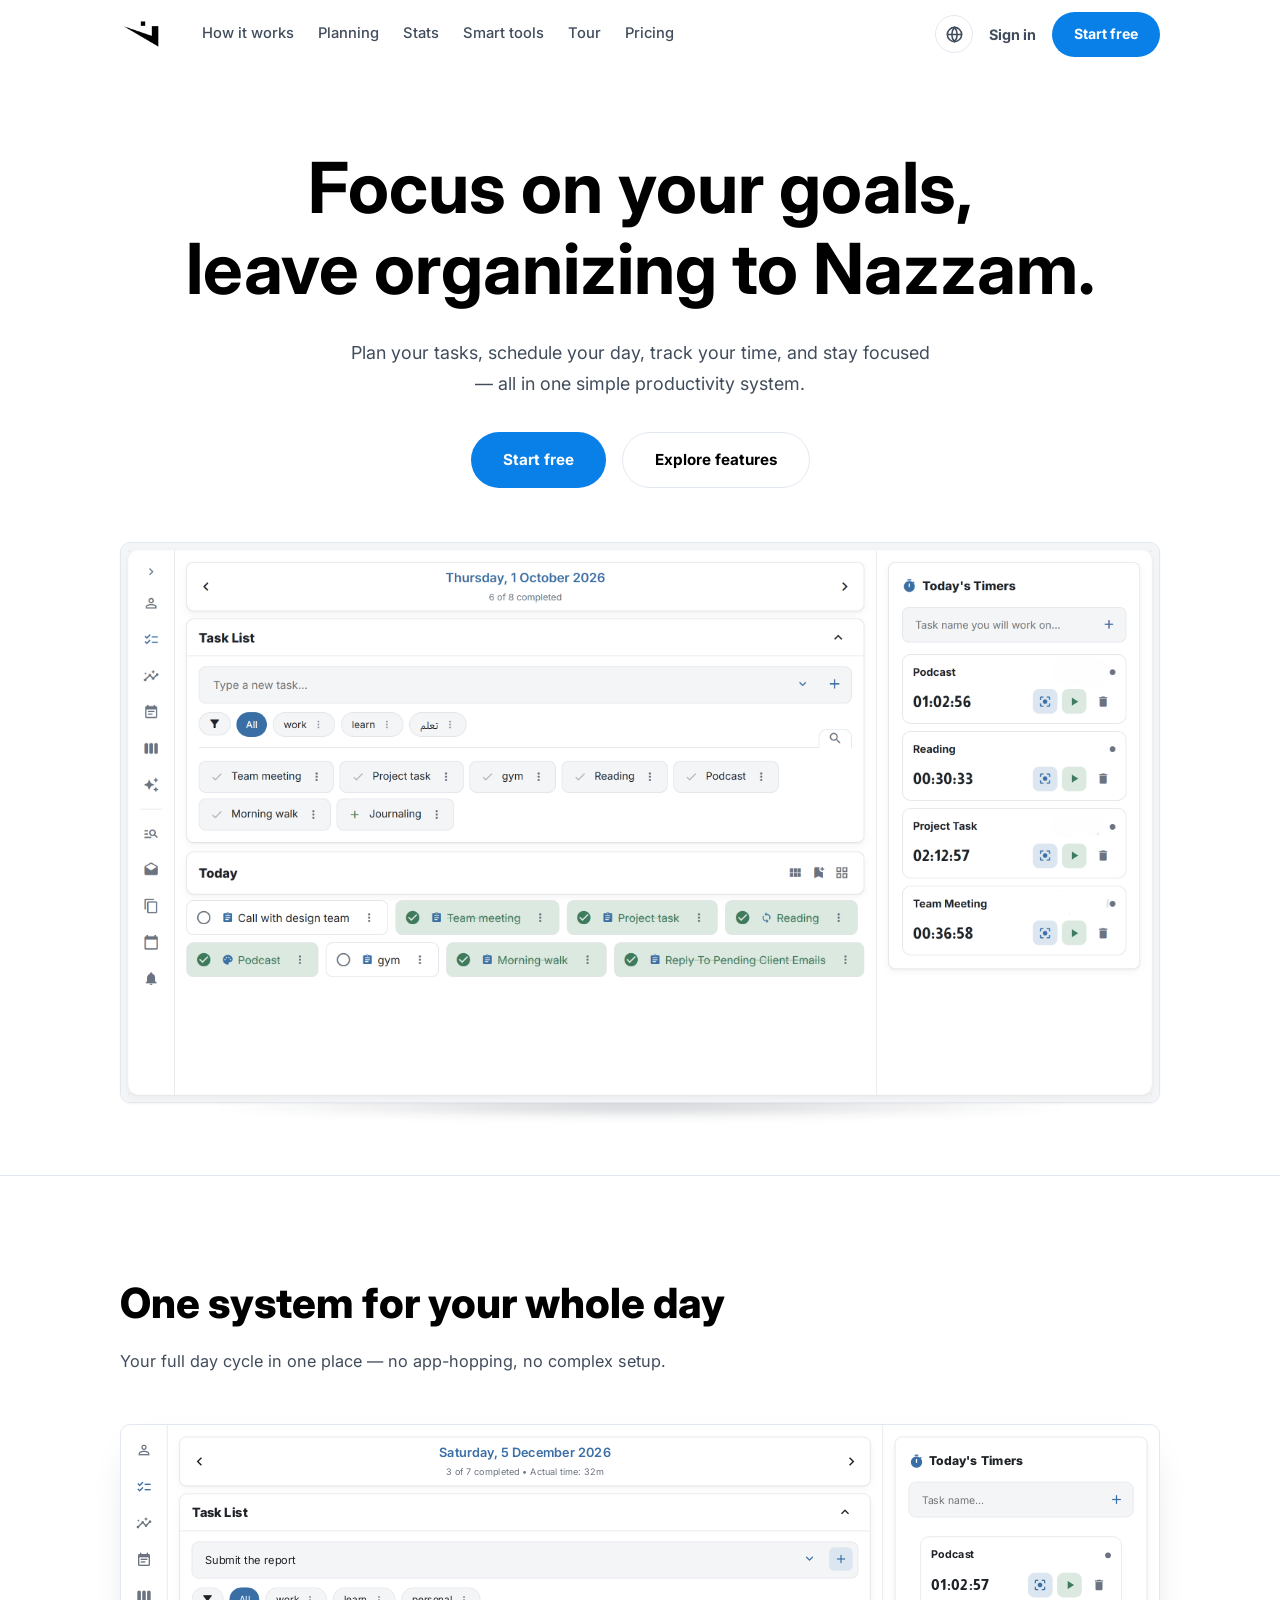
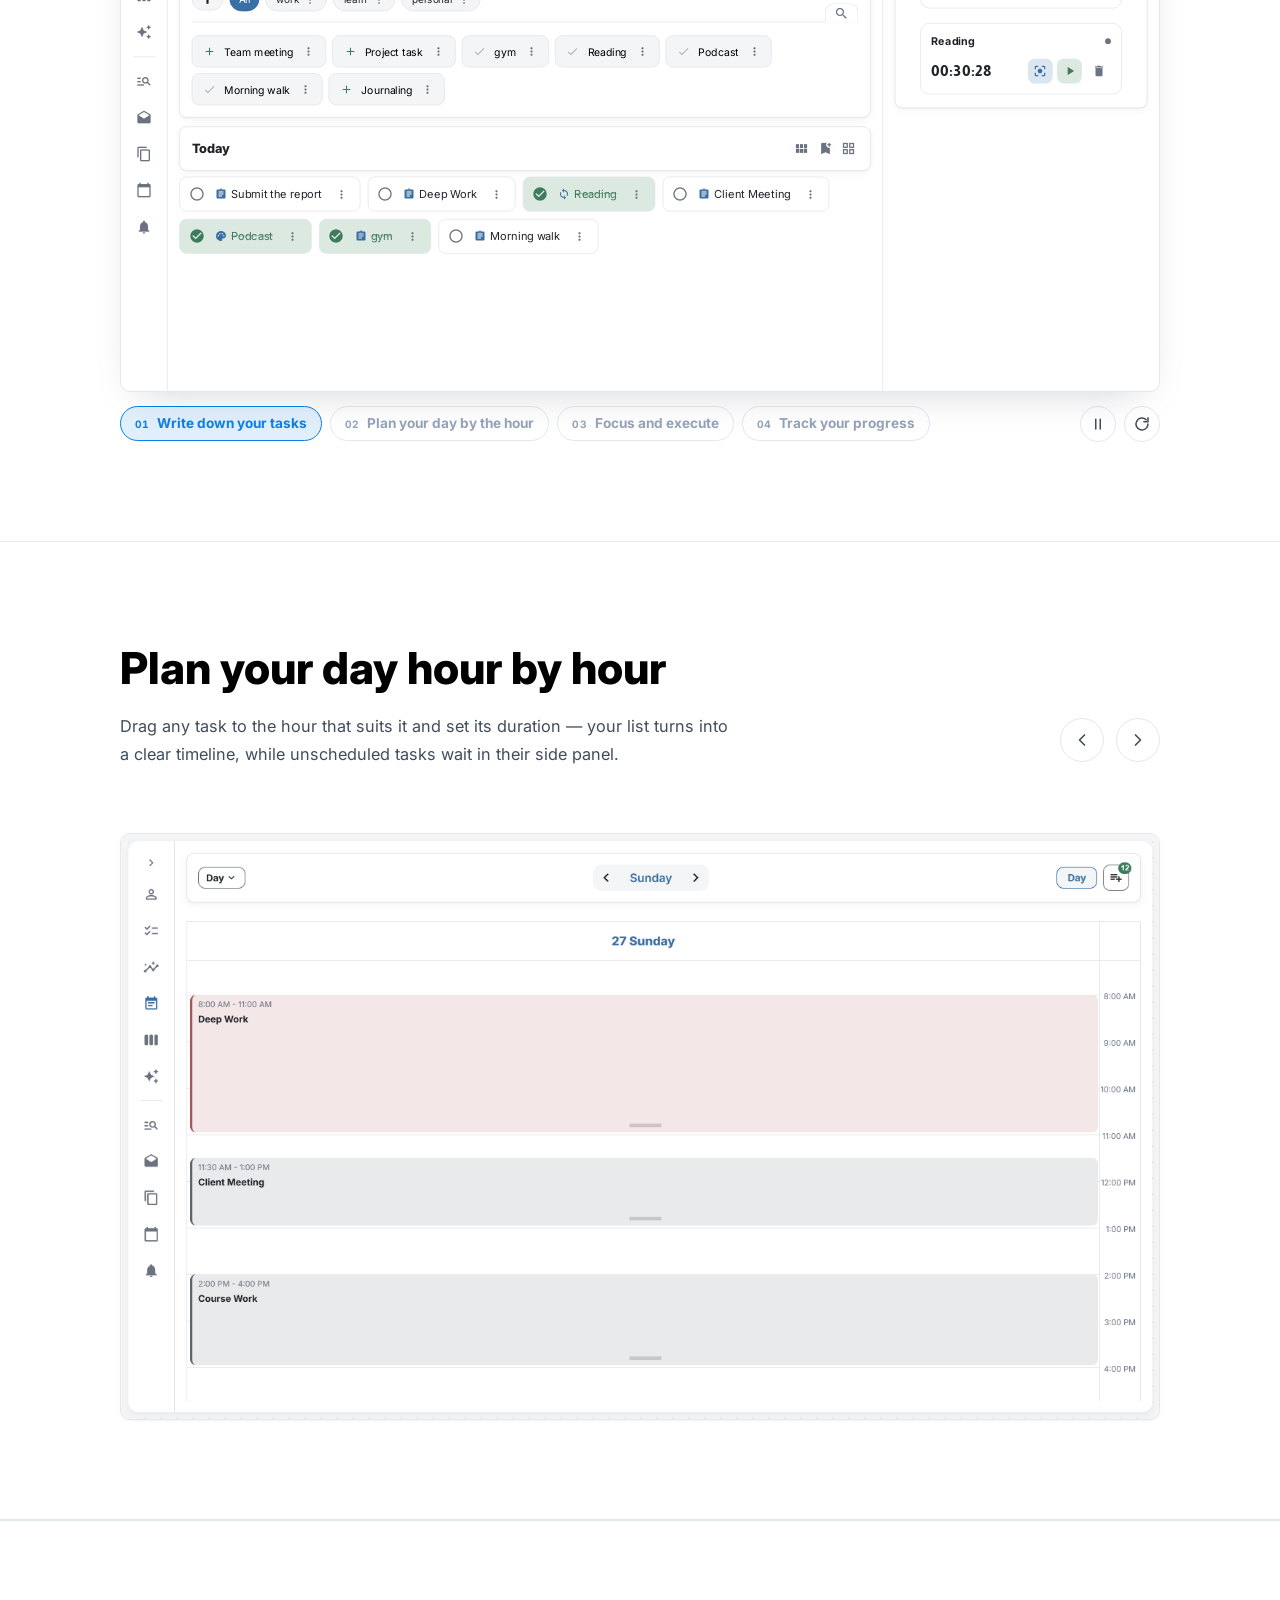
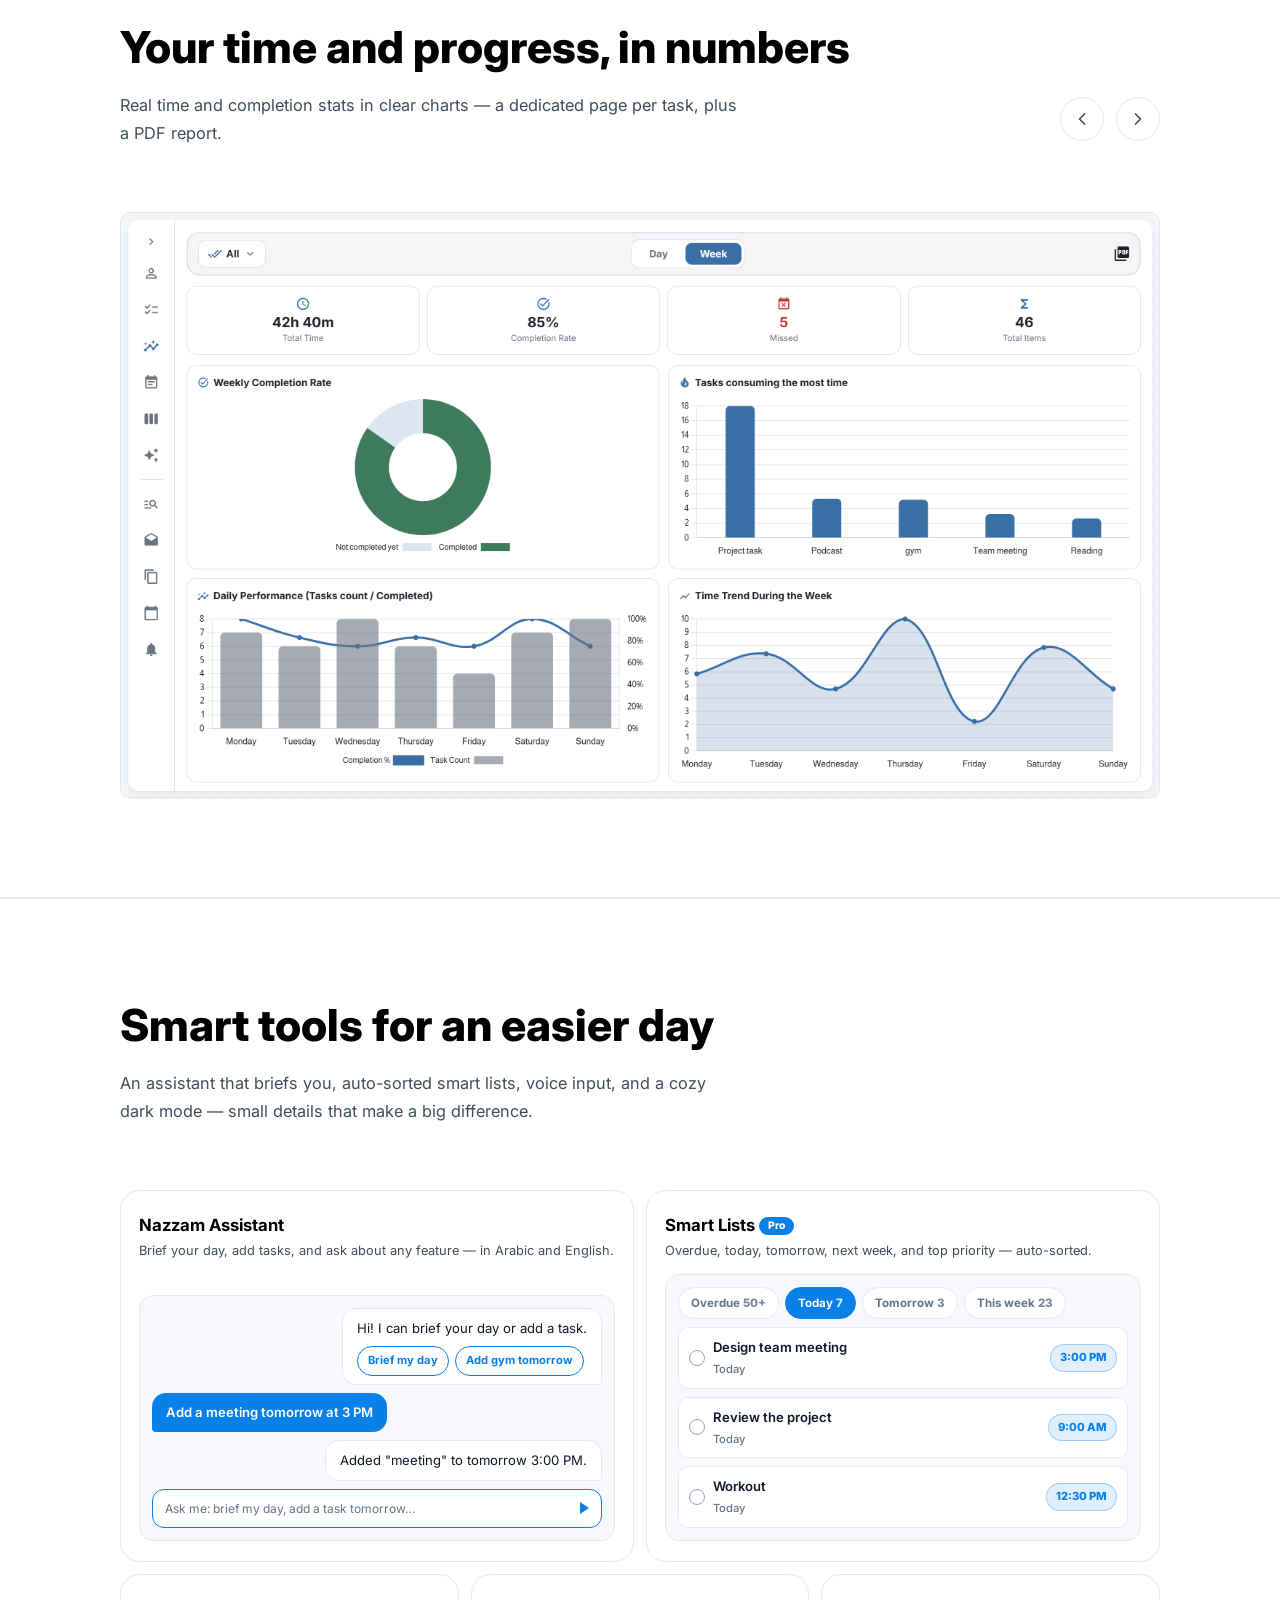
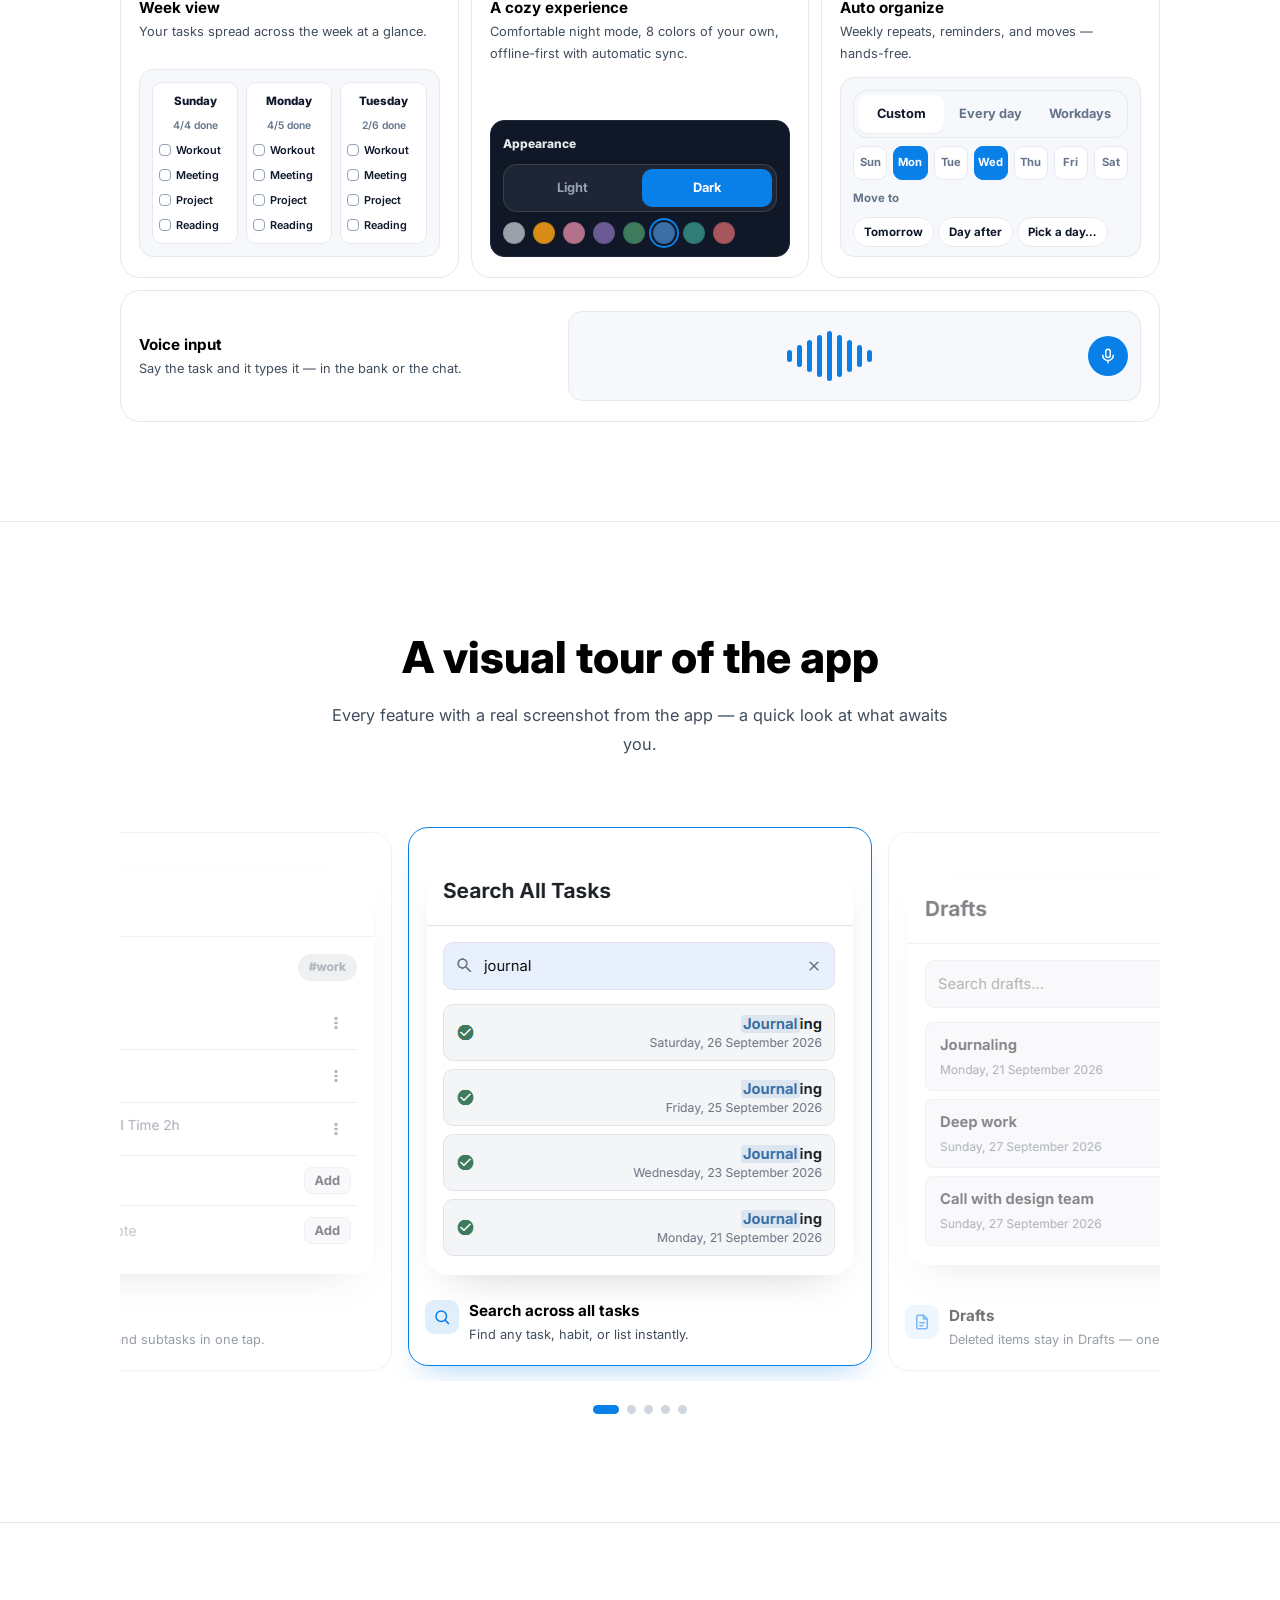
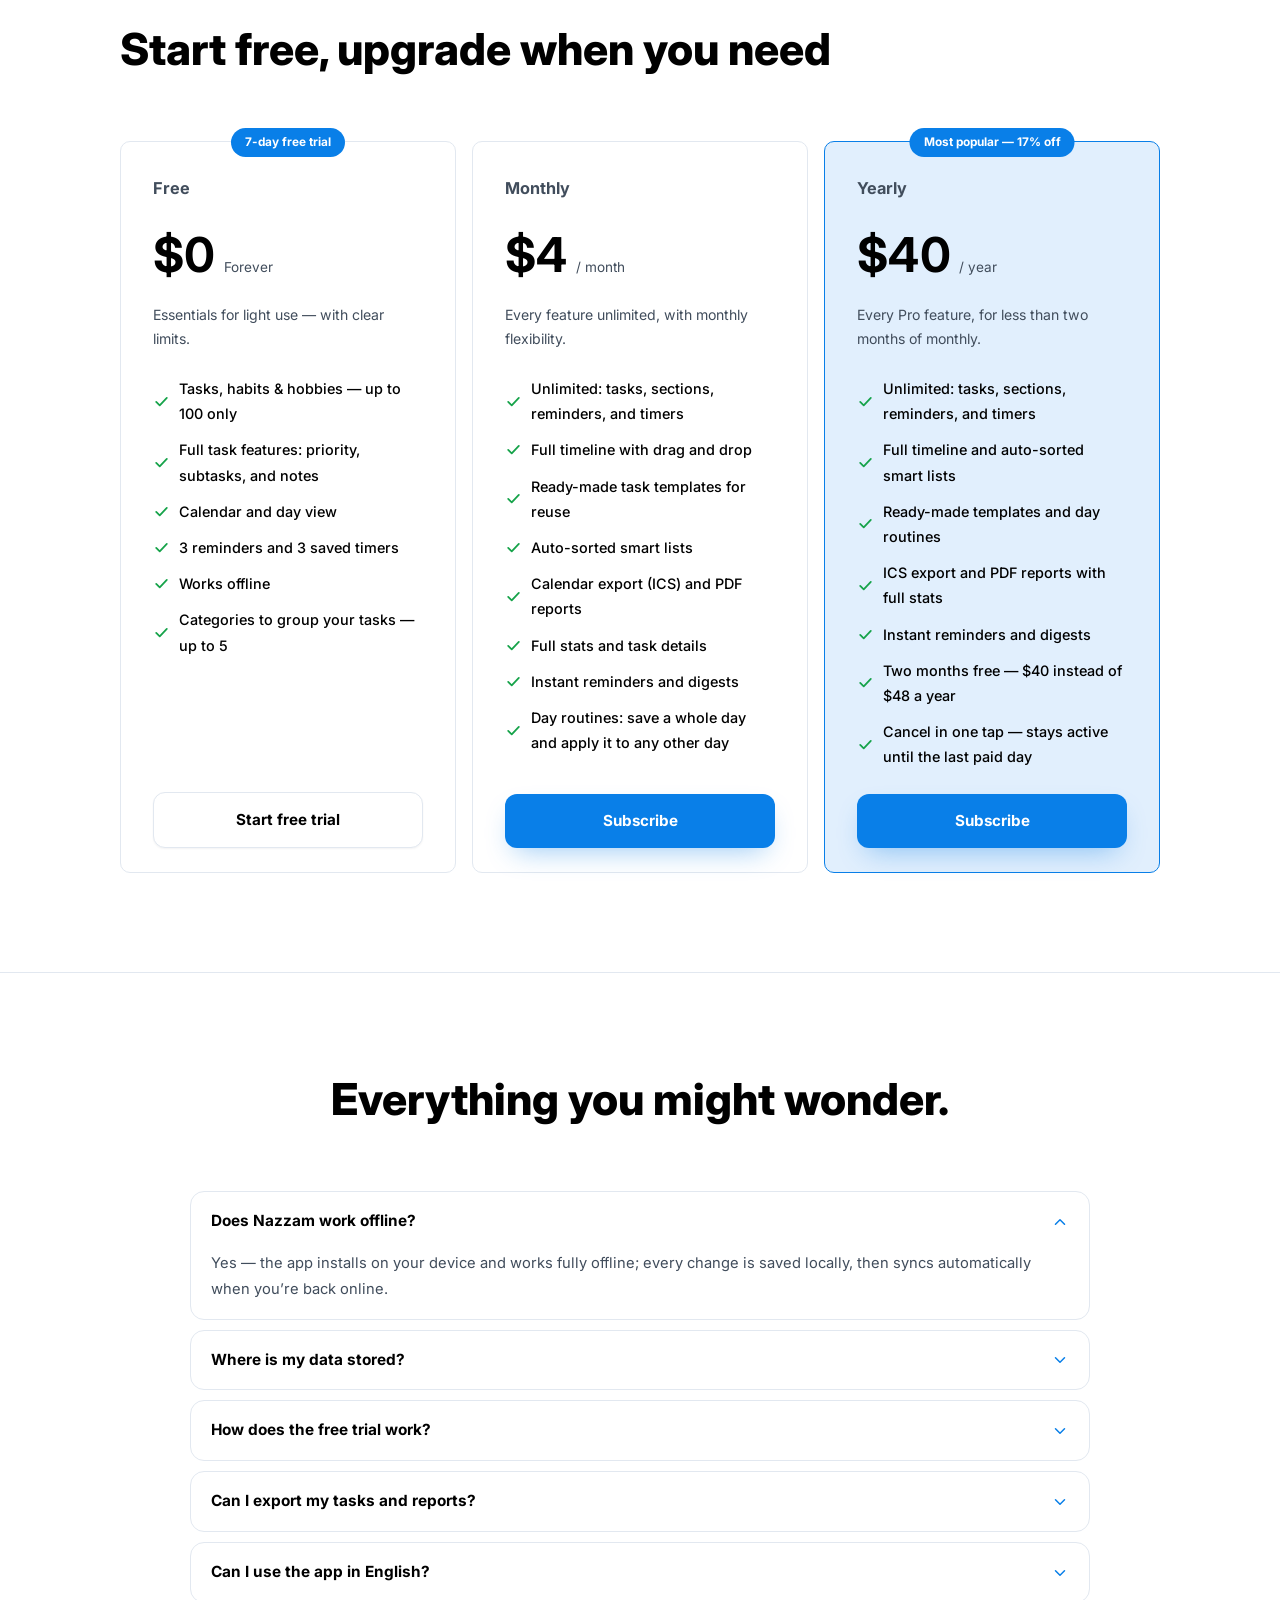
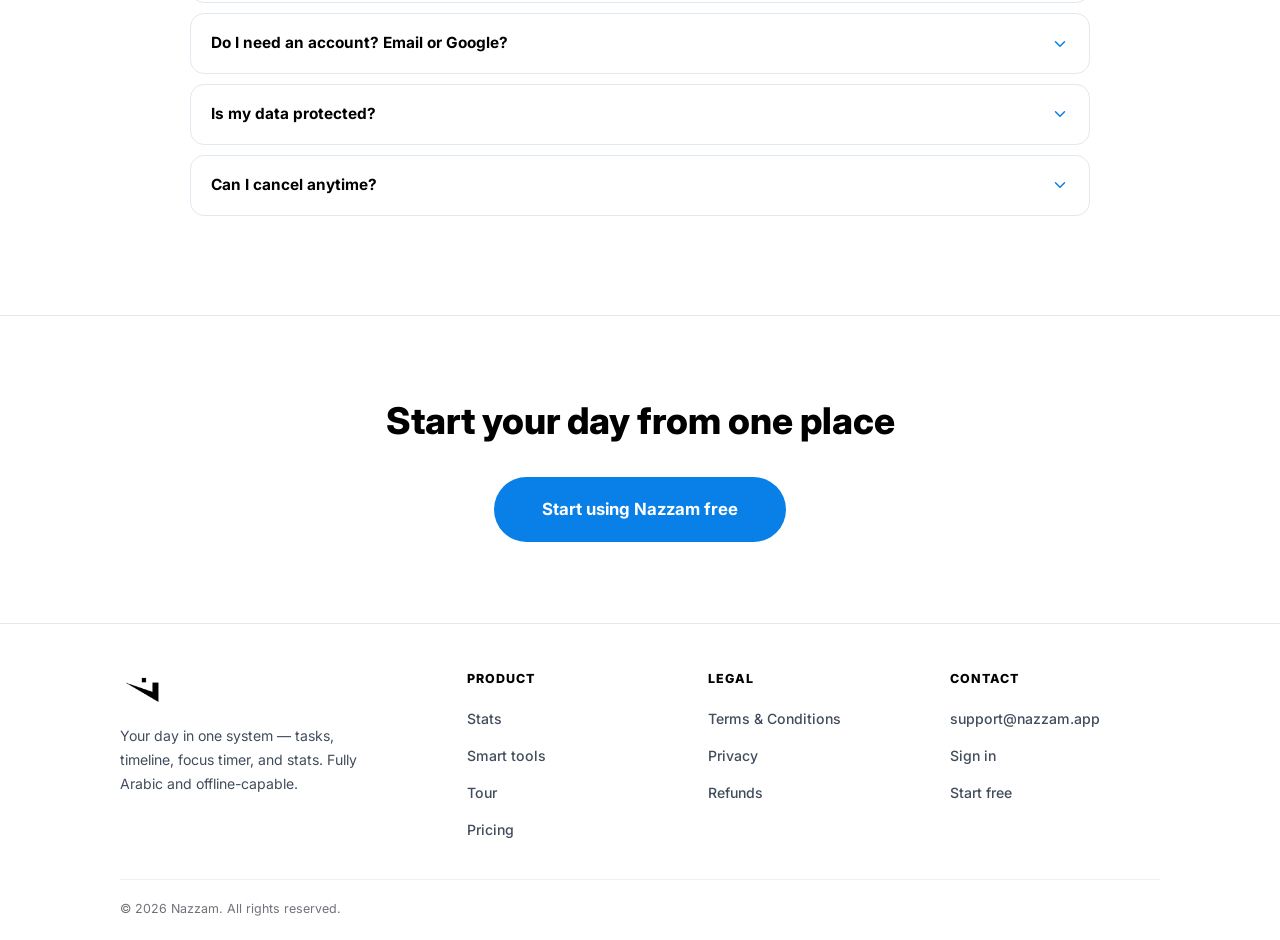
==== commit c3391379: "السلايدر بقى جولة مصورة + أدوات ذكية في المنيو + الهيرو يبدأ من extras" ====
--- a/index.html
+++ b/index.html
@@ -142,7 +142,7 @@
           </p>
           <div class="hero-cta anim" style="--ad: 0.4s">
             <a href="app/" class="btn btn-primary btn-lg" id="heroStartBtn" data-lp="hero.start">ابدأ مجانًا</a>
-            <a href="#features" class="btn btn-ghost btn-lg" data-lp="hero.discover">اكتشف المميزات</a>
+            <a href="#extras" class="btn btn-ghost btn-lg" data-lp="hero.discover">اكتشف المميزات</a>
           </div>
         </div>
 
@@ -760,7 +760,7 @@
       <section class="section" id="features">
         <div class="container">
           <div class="sec-head reveal">
-            <h2 data-lp="more.title">ميزات توفر لك الوقت والجهد</h2>
+            <h2 data-lp="more.title">جولة مصورة في التطبيق</h2>
             <p class="sec-lead" data-lp="more.lead">كل ميزة بصورة حقيقية من التطبيق — نظرة سريعة على ما ينتظرك.</p>
           </div>
 
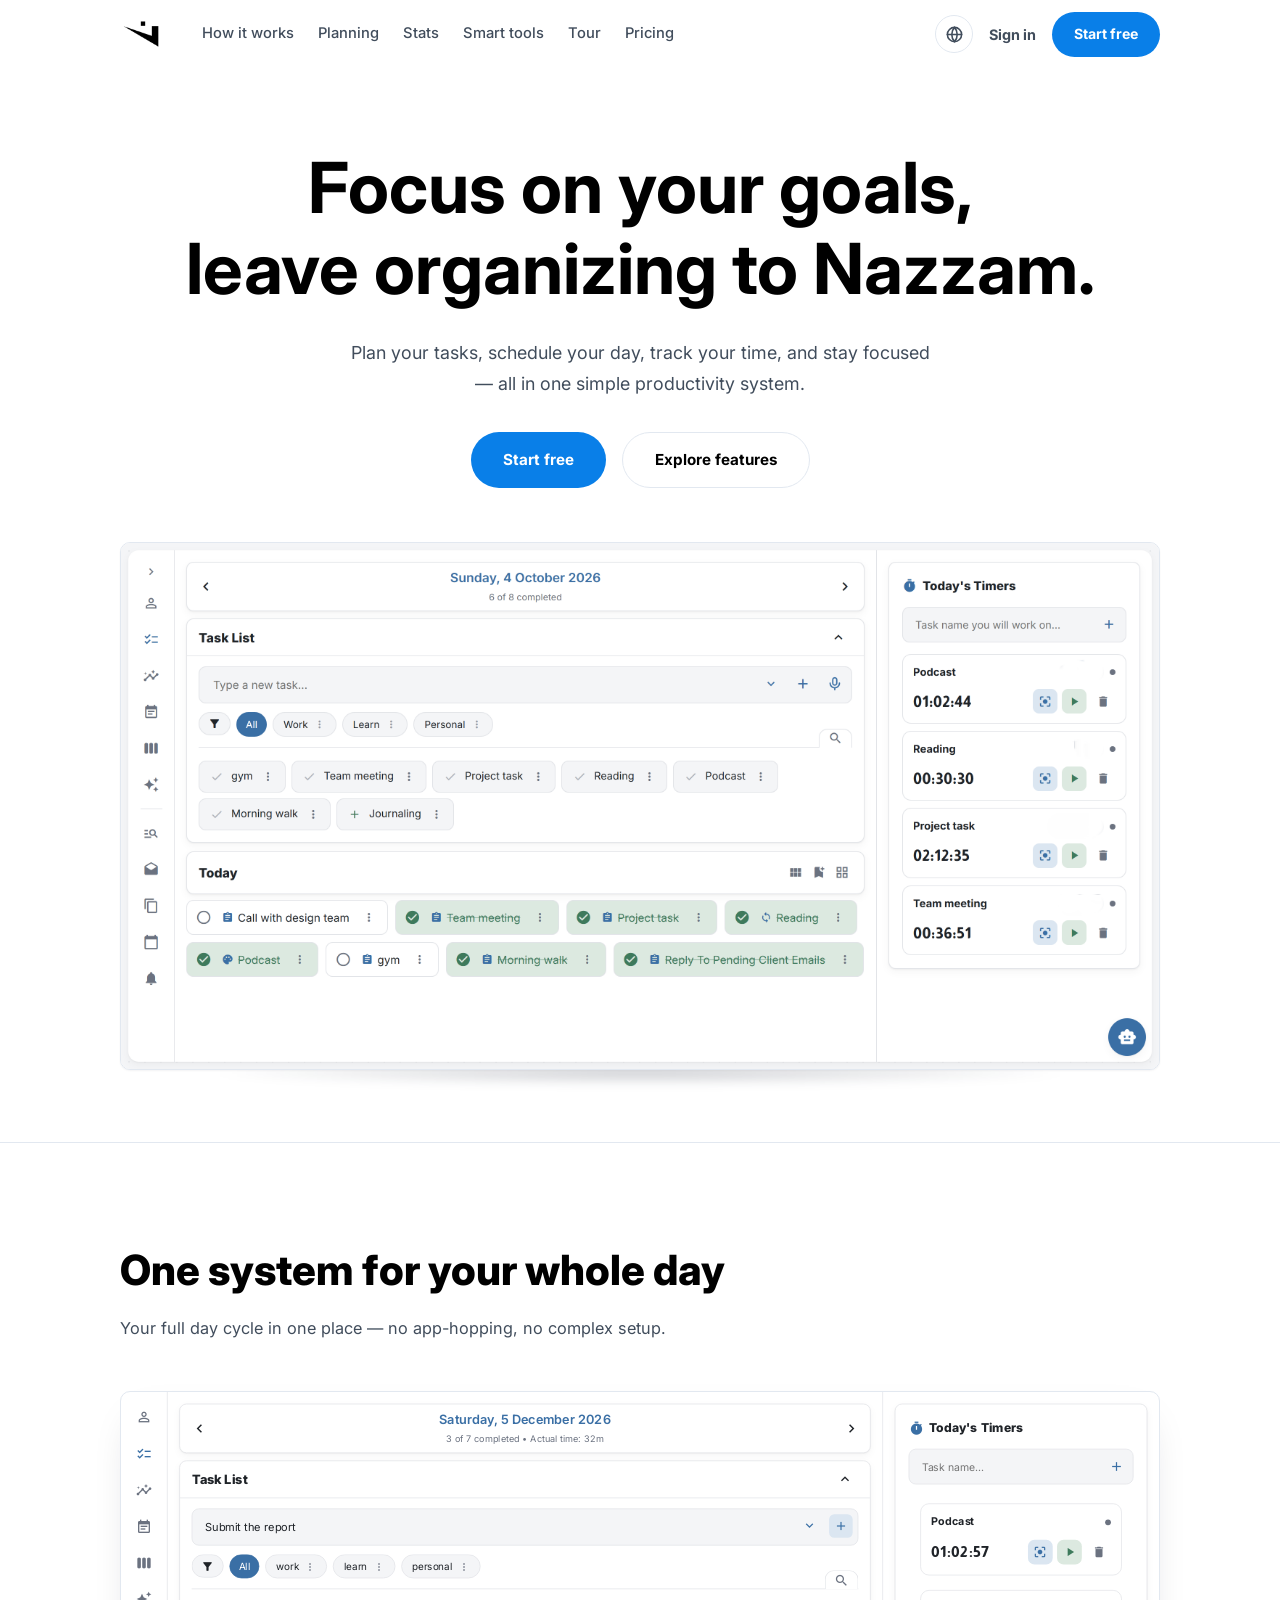
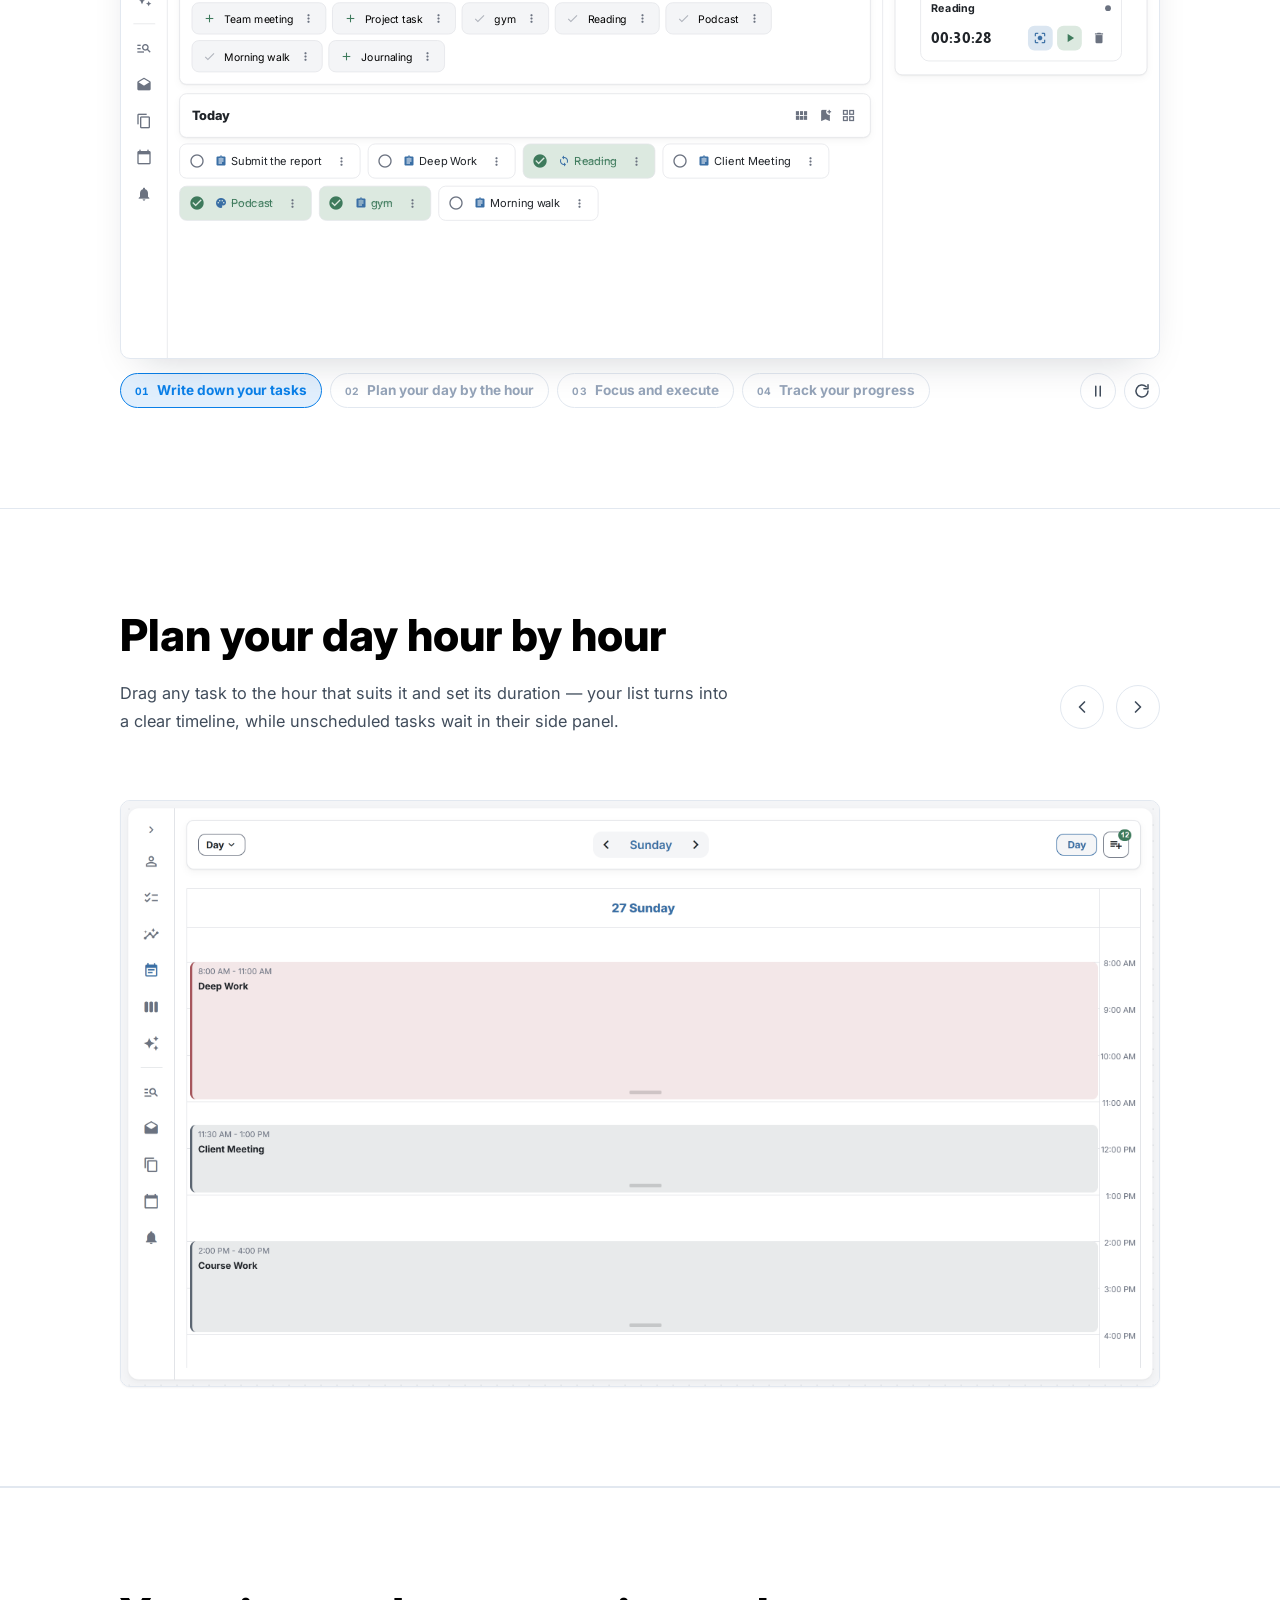
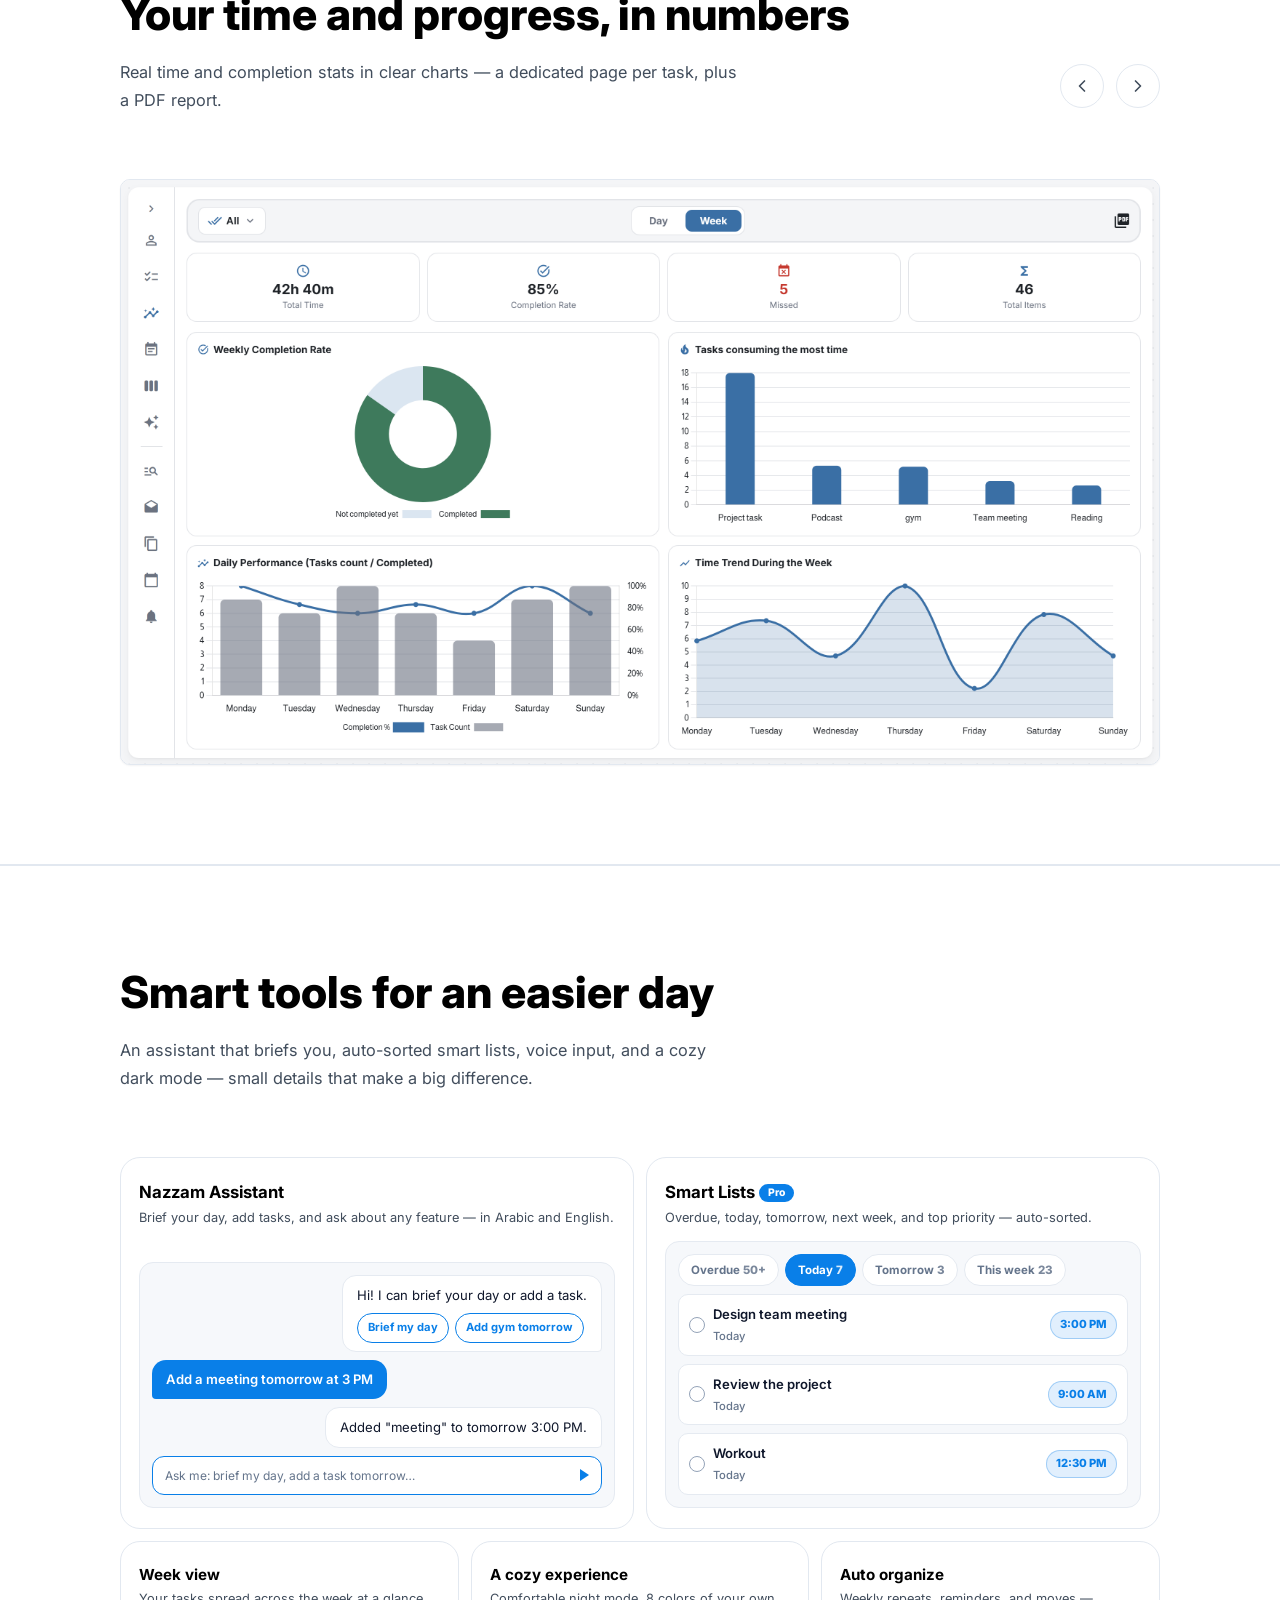
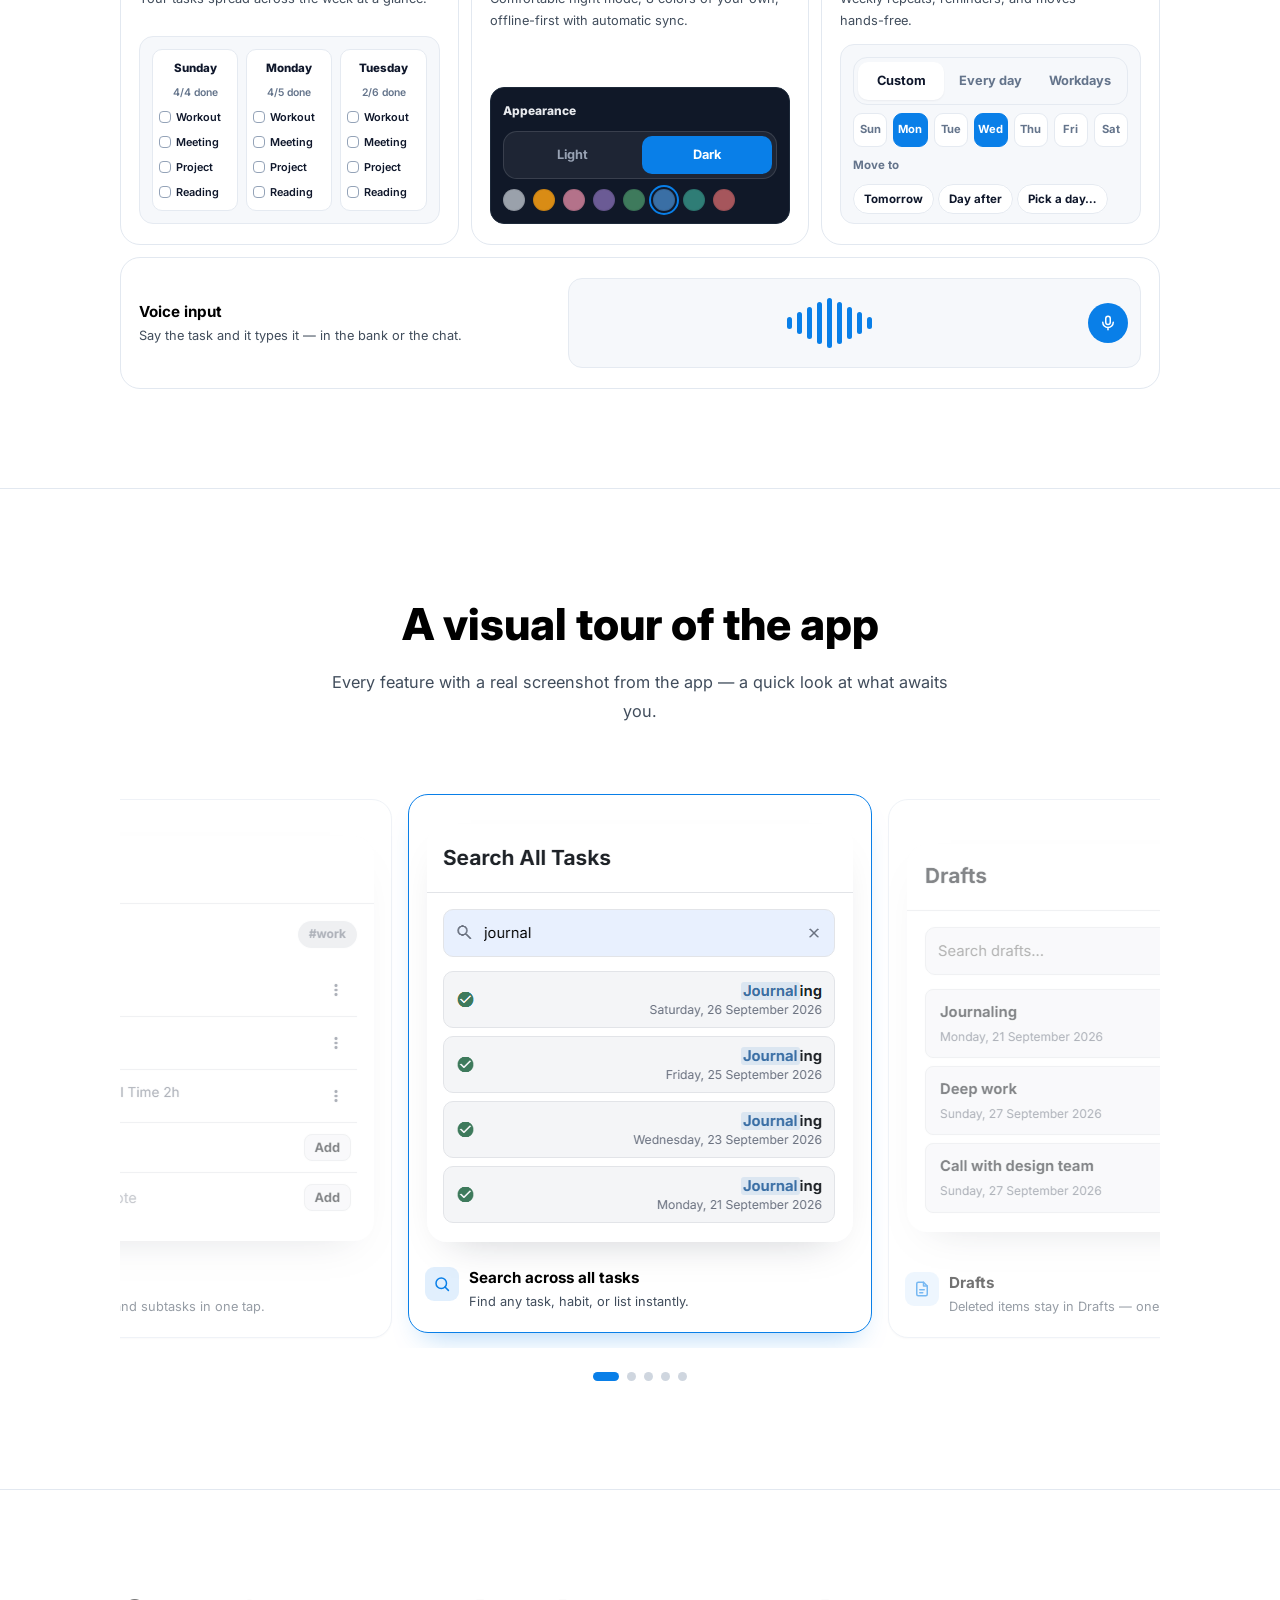
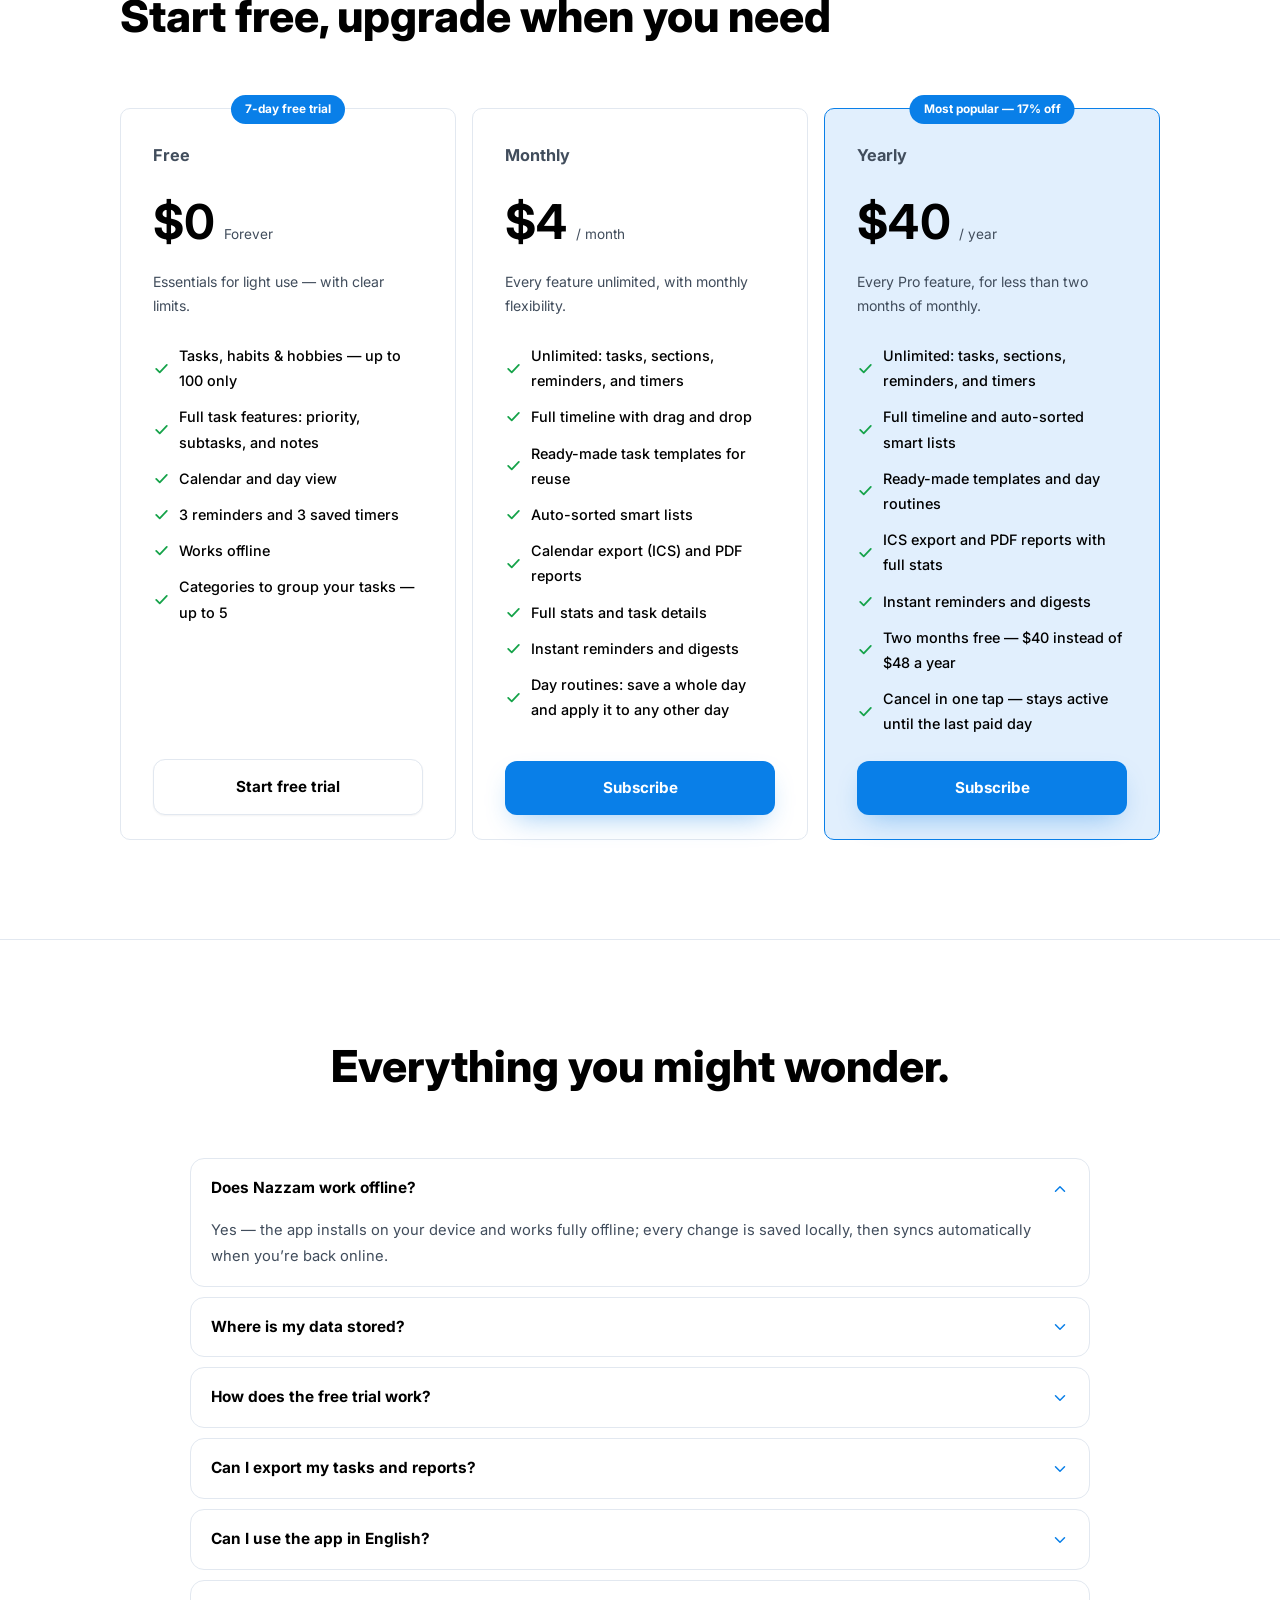
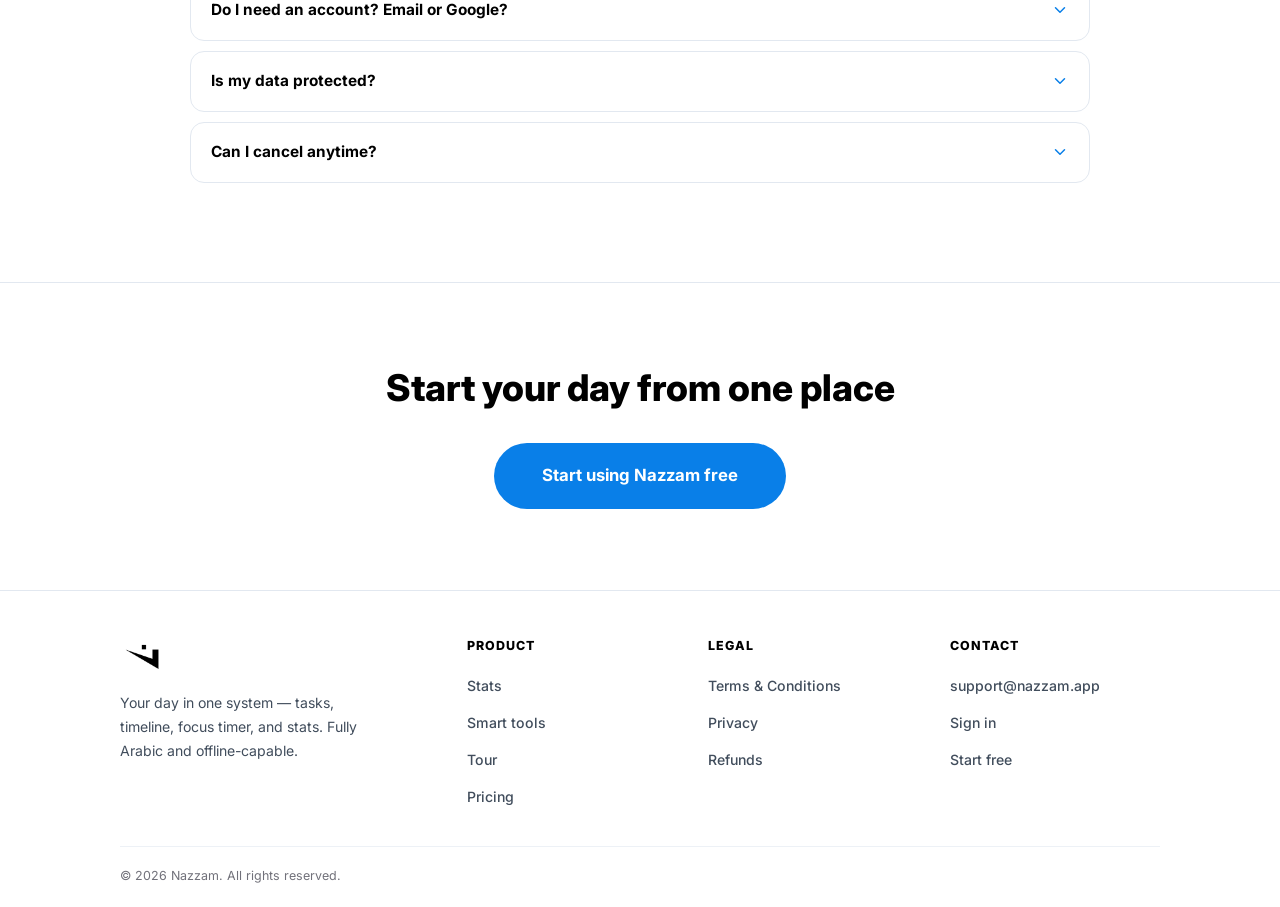
==== commit 2d33e89b: "صورة المعاينة اللوجو + إخفاء زرار اللغة في قائمة الموبايل" ====
--- a/index.html
+++ b/index.html
@@ -20,9 +20,9 @@
       property="og:description"
       content="تطبيق إنتاجية وإدارة مهام لتخطيط يومك، وتتبع وقتك، والحفاظ على تركيزك، وتنظيم مهامك المتكررة في مكان واحد."
     />
-    <meta property="og:image" content="app/img/shots/app.png" />
-    <meta property="og:image:width" content="2852" />
-    <meta property="og:image:height" content="1561" />
+    <meta property="og:image" content="app/img/nazzam-logo.png" />
+    <meta property="og:image:width" content="512" />
+    <meta property="og:image:height" content="512" />
     <meta property="og:locale" content="ar_EG" />
     <meta name="twitter:card" content="summary_large_image" />
     <meta name="twitter:title" content="نظم — تطبيق الإنتاجية وإدارة المهام" />
@@ -30,7 +30,7 @@
       name="twitter:description"
       content="تطبيق إنتاجية وإدارة مهام لتخطيط يومك، وتتبع وقتك، والحفاظ على تركيزك، وتنظيم مهامك المتكررة في مكان واحد."
     />
-    <meta name="twitter:image" content="app/img/shots/app.png" />
+    <meta name="twitter:image" content="app/img/nazzam-logo.png" />
     <meta name="theme-color" content="#F8FAFC" />
     <link rel="icon" href="app/icons/favicon.ico" />
     <link rel="icon" type="image/png" sizes="512x512" href="app/icons/icon-512.png" />
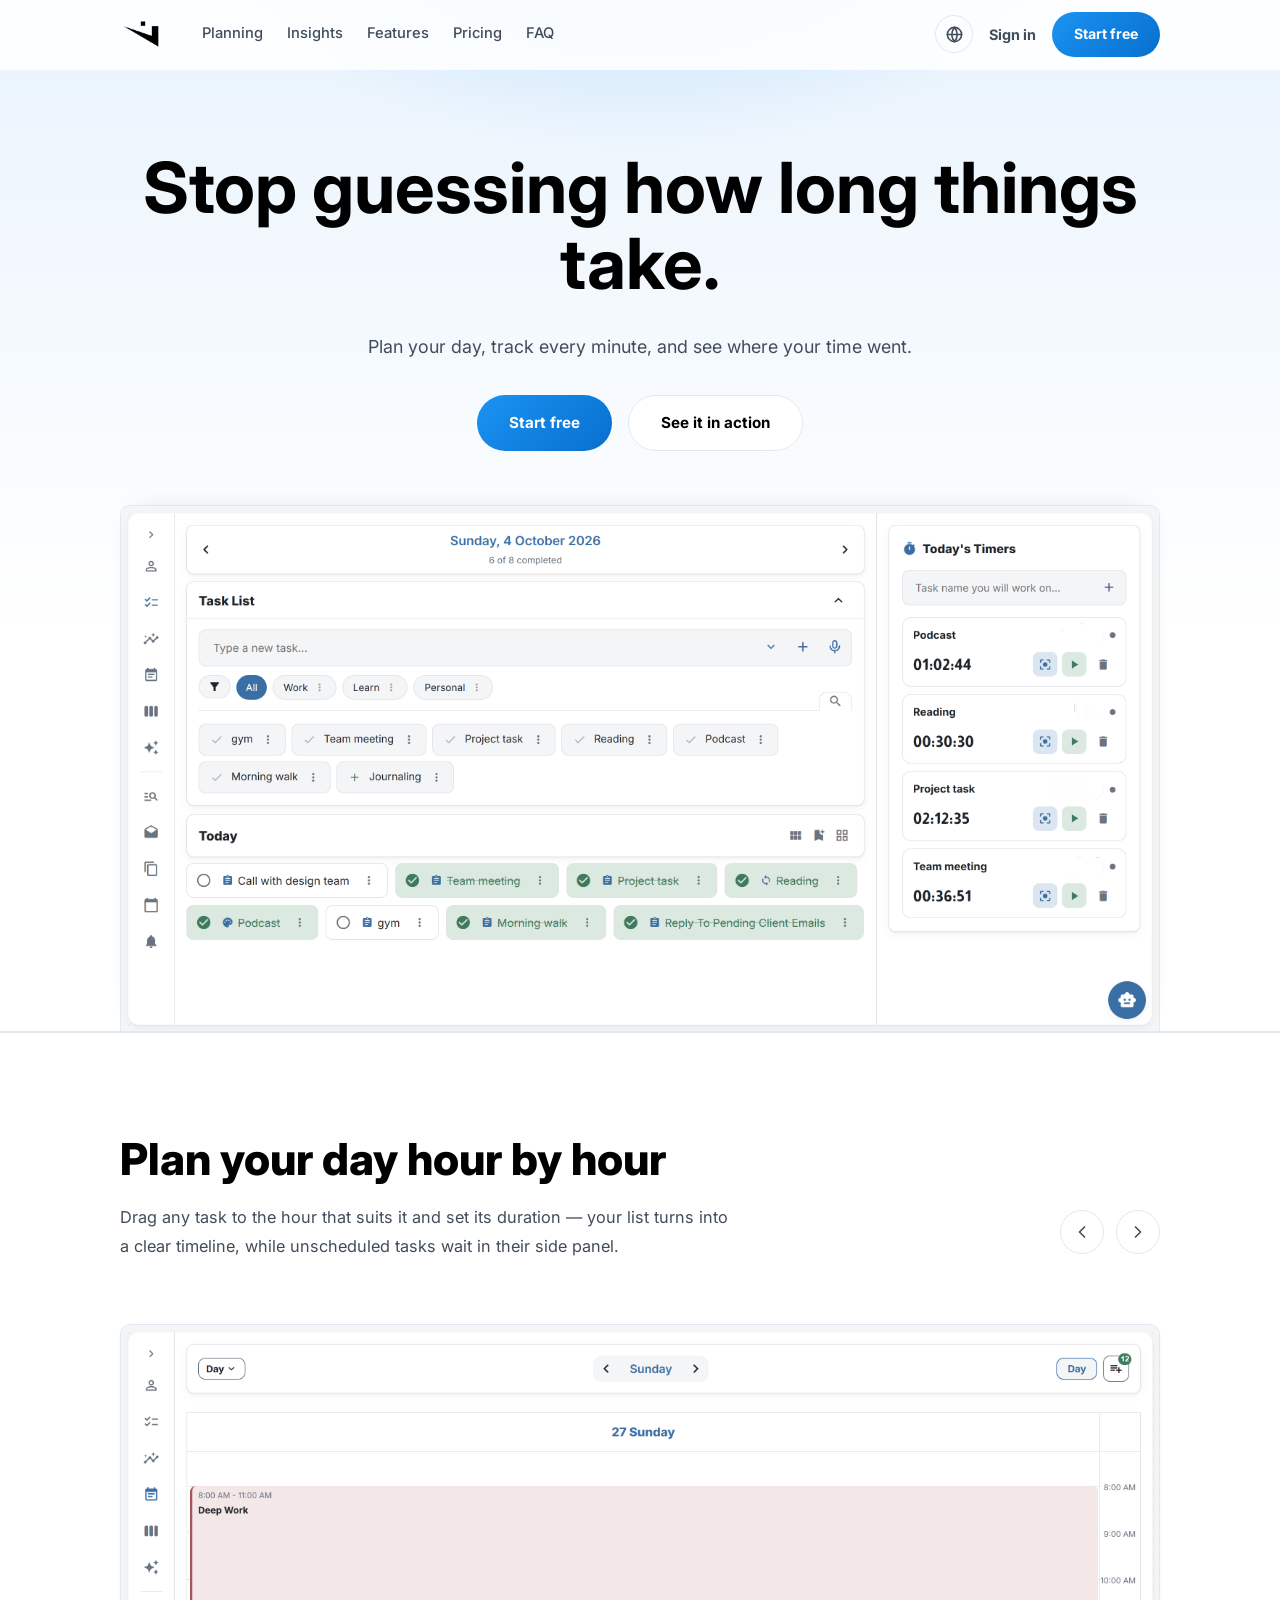
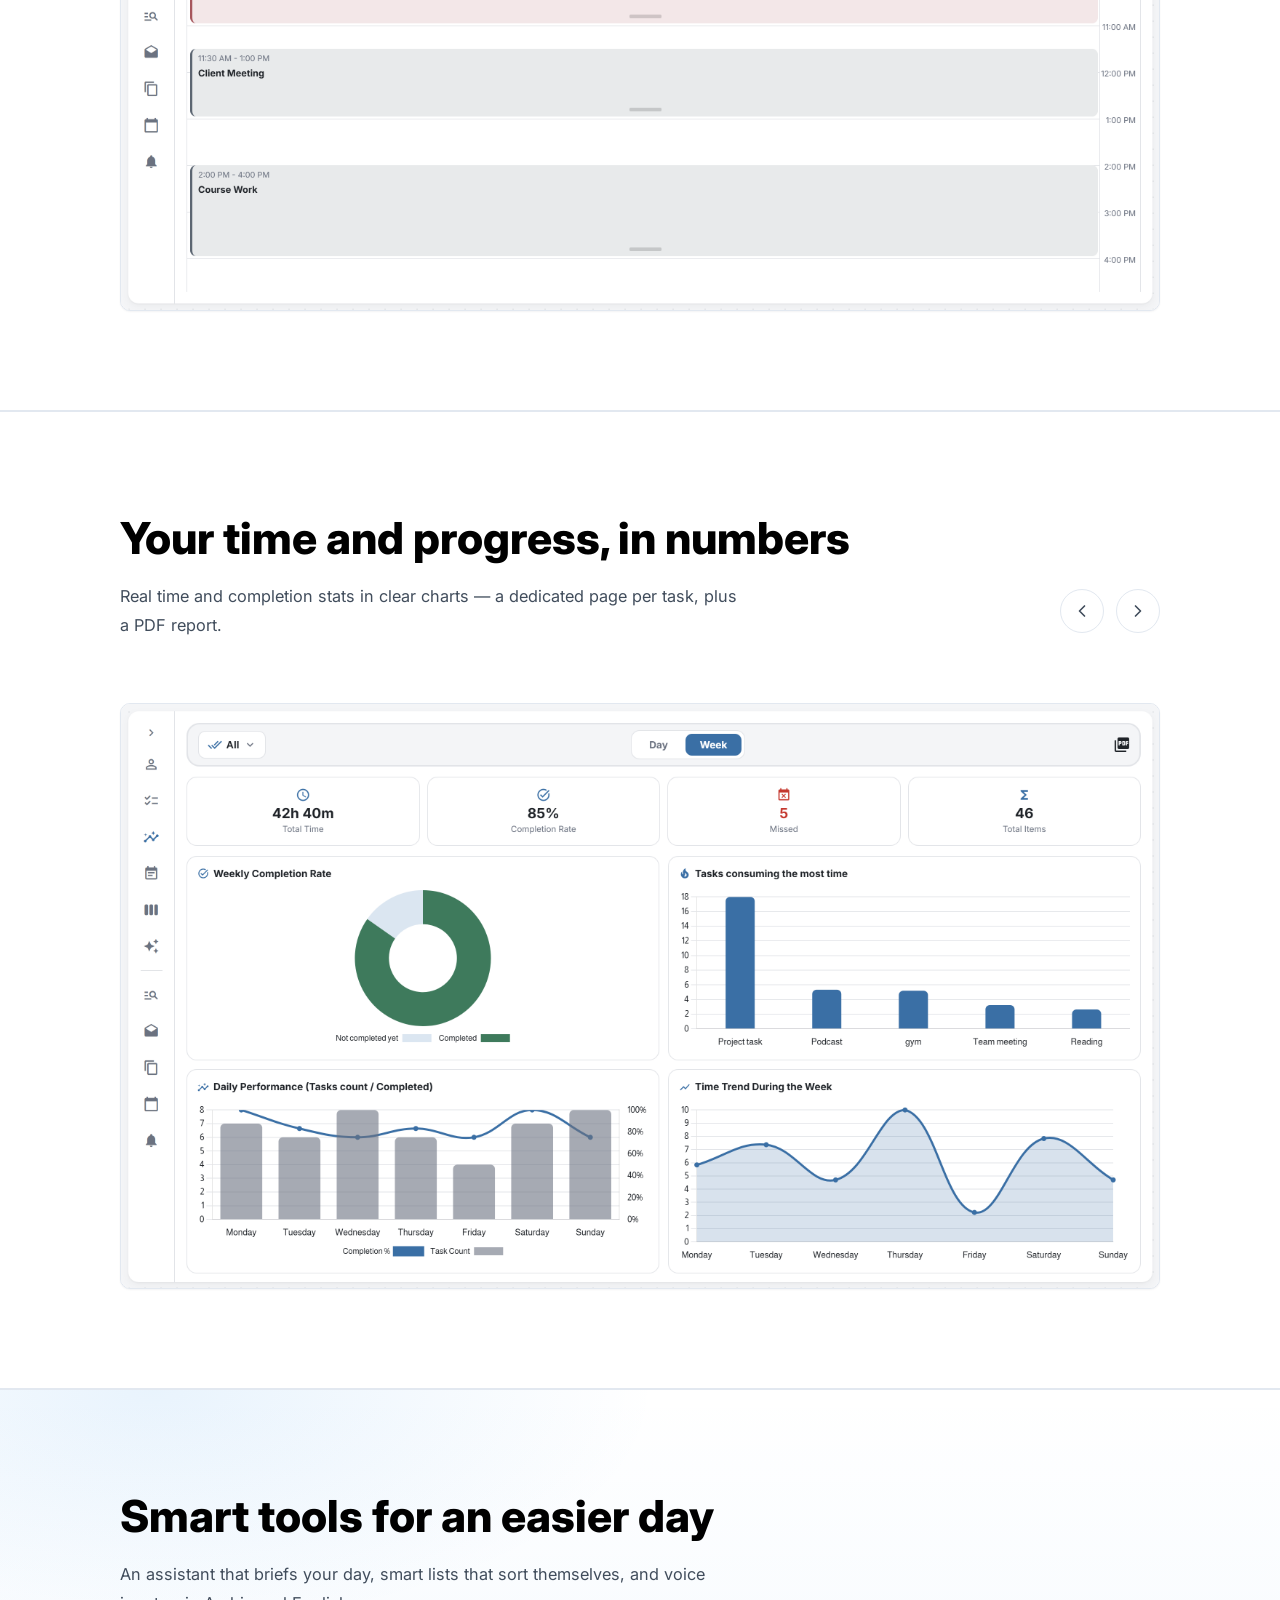
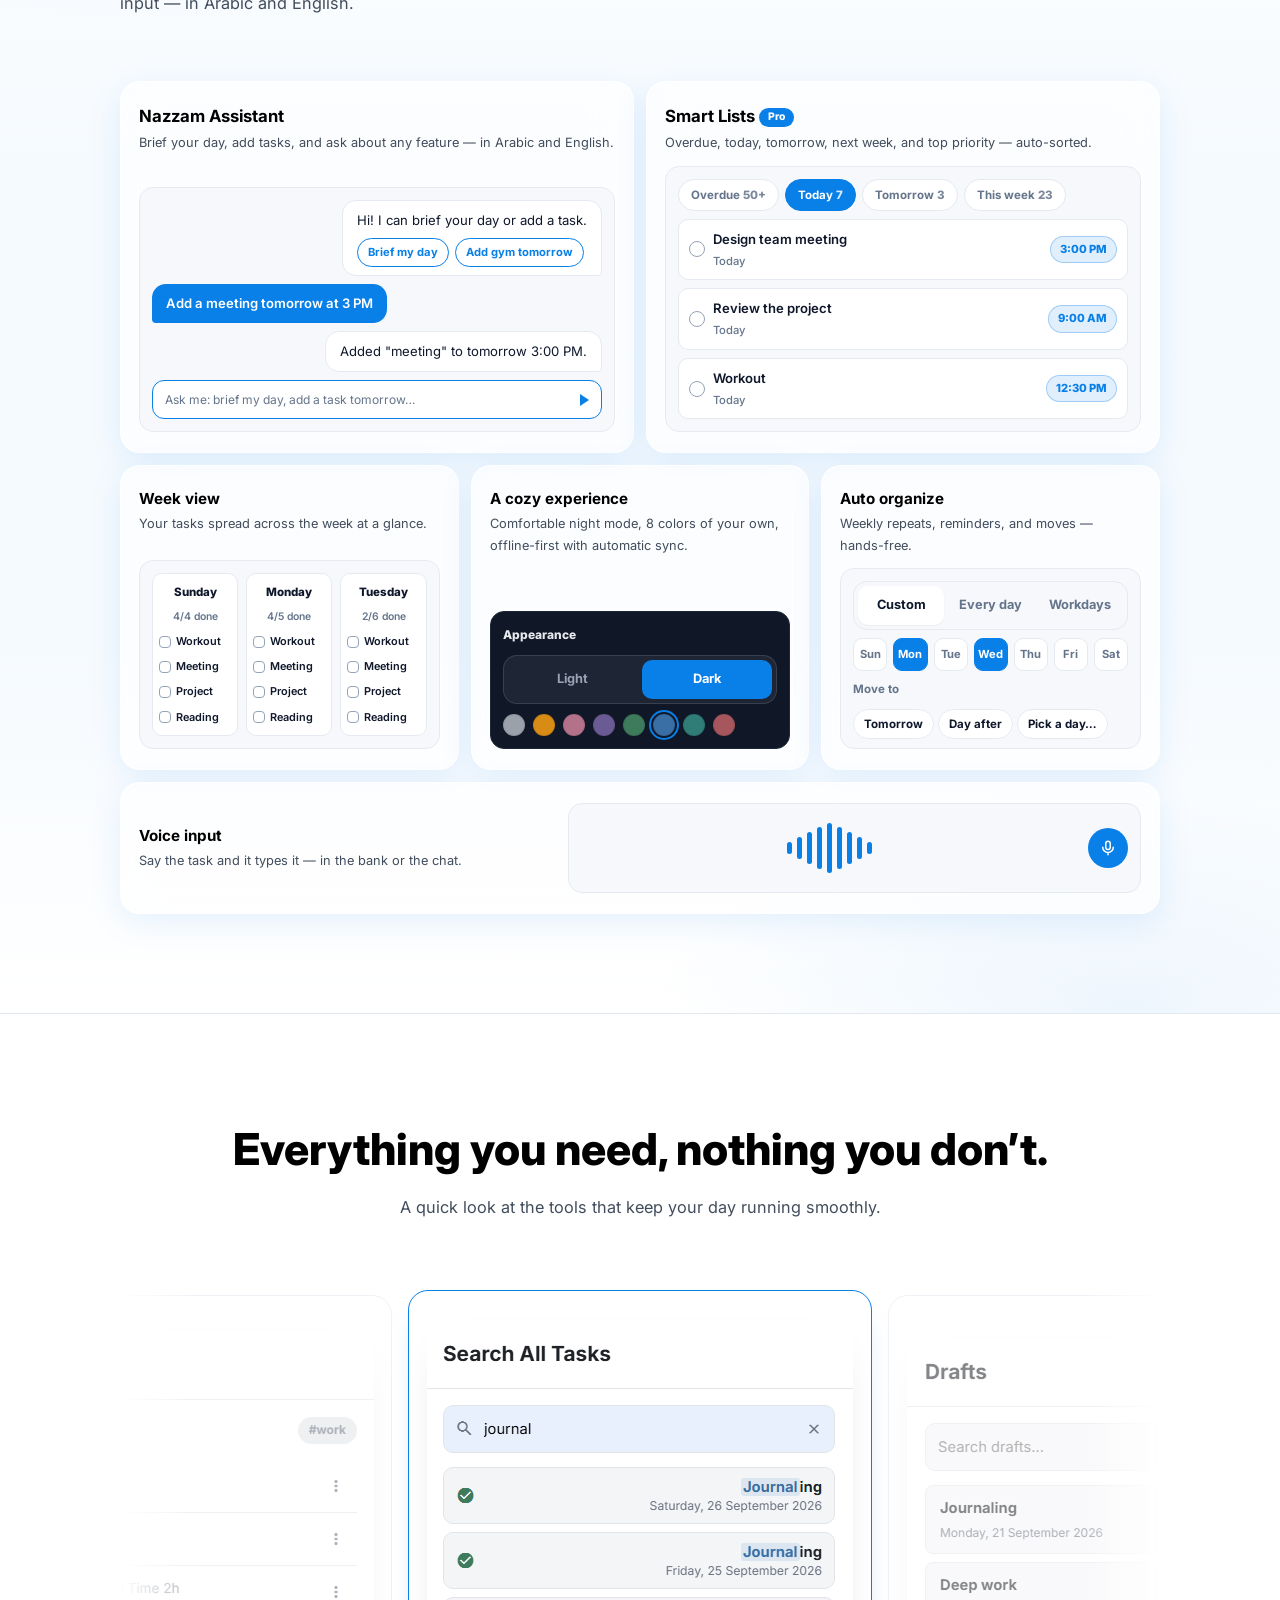
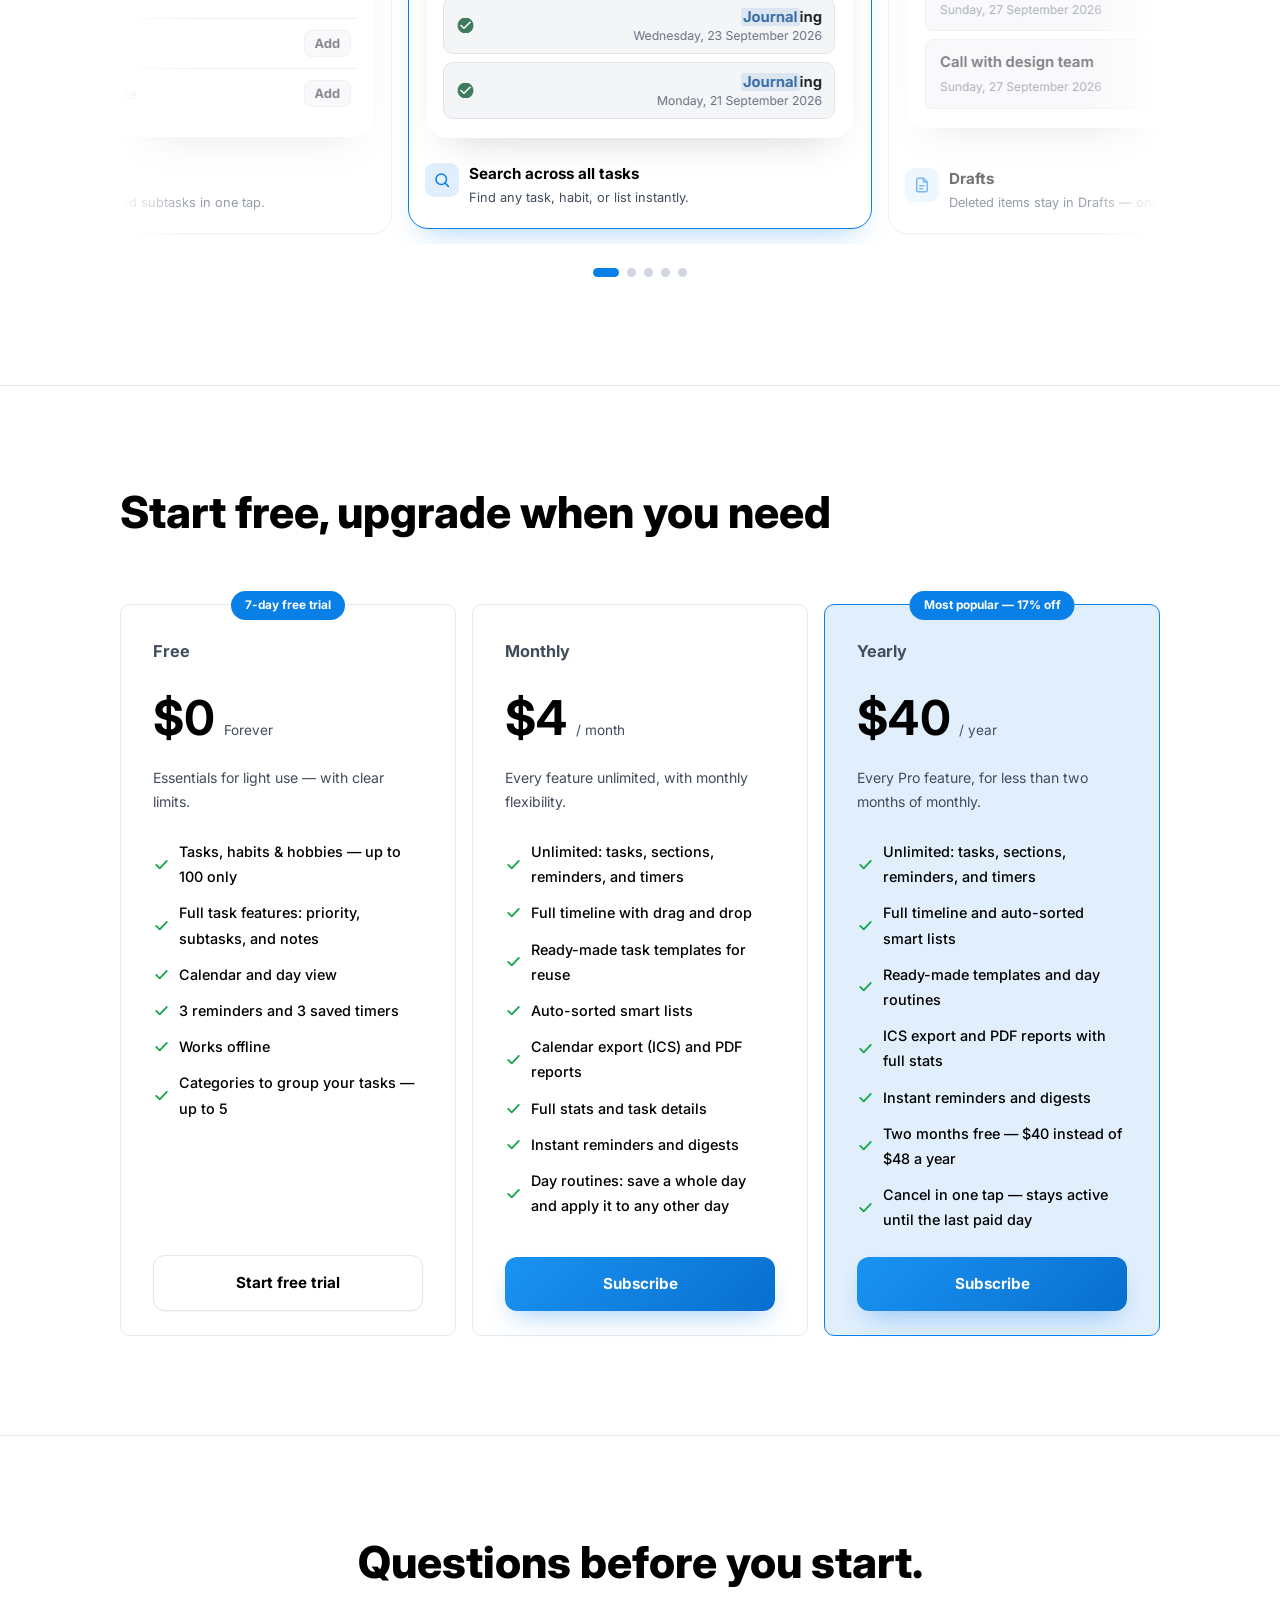
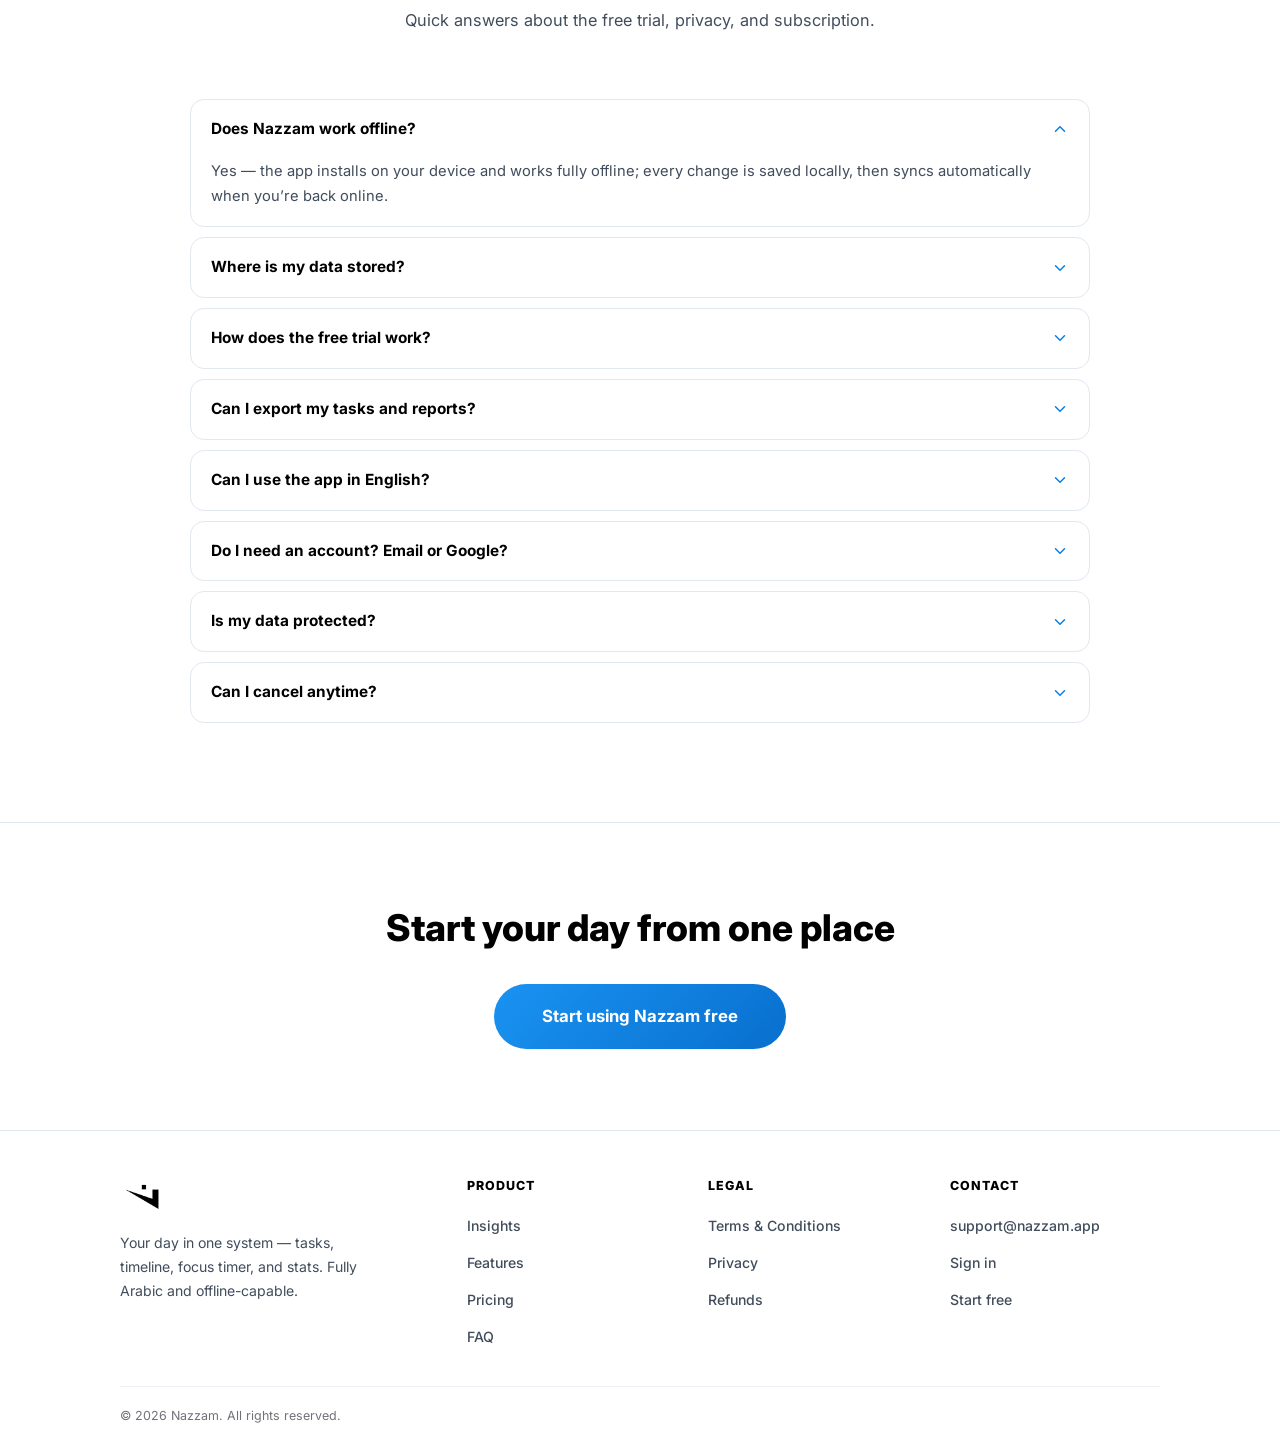
==== commit cae5e067: "تنظيم أصول اللاندينج في assets + نسخ إنجليزية جديدة + تجميل" ====
--- a/index.html
+++ b/index.html
@@ -4,8 +4,8 @@
     <meta charset="UTF-8" />
     <meta name="viewport" content="width=device-width, initial-scale=1.0" />
     <title>نظم — تطبيق الإنتاجية وإدارة المهام</title>
-    <script src="clarity-loader.js"></script>
-    <script src="landing-head.js"></script>
+    <script src="assets/js/clarity-loader.js"></script>
+    <script src="assets/js/landing-head.js"></script>
 
     <meta
       name="description"
@@ -20,9 +20,9 @@
       property="og:description"
       content="تطبيق إنتاجية وإدارة مهام لتخطيط يومك، وتتبع وقتك، والحفاظ على تركيزك، وتنظيم مهامك المتكررة في مكان واحد."
     />
-    <meta property="og:image" content="app/img/nazzam-logo.png" />
-    <meta property="og:image:width" content="512" />
-    <meta property="og:image:height" content="512" />
+    <meta property="og:image" content="https://nazzam.app/app/img/og-cover.png" />
+    <meta property="og:image:width" content="1200" />
+    <meta property="og:image:height" content="630" />
     <meta property="og:locale" content="ar_EG" />
     <meta name="twitter:card" content="summary_large_image" />
     <meta name="twitter:title" content="نظم — تطبيق الإنتاجية وإدارة المهام" />
@@ -30,7 +30,7 @@
       name="twitter:description"
       content="تطبيق إنتاجية وإدارة مهام لتخطيط يومك، وتتبع وقتك، والحفاظ على تركيزك، وتنظيم مهامك المتكررة في مكان واحد."
     />
-    <meta name="twitter:image" content="app/img/nazzam-logo.png" />
+    <meta name="twitter:image" content="https://nazzam.app/app/img/og-cover.png" />
     <meta name="theme-color" content="#F8FAFC" />
     <link rel="icon" href="app/icons/favicon.ico" />
     <link rel="icon" type="image/png" sizes="512x512" href="app/icons/icon-512.png" />
@@ -45,7 +45,7 @@
       rel="stylesheet"
     />
     <link href="https://api.fontshare.com/v2/css?f[]=satoshi@700,900&f[]=cal-sans@400,500,600&display=swap" rel="stylesheet" />
-    <link rel="stylesheet" href="landing.css" />
+    <link rel="stylesheet" href="assets/css/landing.css" />
 
     <script type="application/ld+json">
       {
@@ -131,18 +131,17 @@
         <div class="hero-dots" aria-hidden="true"></div>
         <div class="container hero-inner">
           <h1 class="hero-title">
-            <span class="line anim" style="--ad: 0.12s"><span data-lp="hero.t1">ركّز على أهدافك،</span></span>
+            <span class="line anim" style="--ad: 0.12s"><span data-lp="hero.t1">توقف عن تخمين مدة مهامك</span></span>
             <span class="line anim" style="--ad: 0.2s"
-              ><span data-lp-html="hero.t2">واترك التنظيم على <em>نَظَّم</em><b class="dot">.</b></span></span
+              ><span data-lp-html="hero.t2"></span></span
             >
           </h1>
           <p class="hero-sub anim" style="--ad: 0.3s" data-lp="hero.sub">
-            خطّط لمهامك، ونظّم يومك، وتتبّع وقتك، وحافظ على تركيزك —
-            كل ذلك في نظام إنتاجية واحد بسيط.
+            خطط ليومك، وتتبّع كل دقيقة، واعرف أين ذهب وقتك.
           </p>
           <div class="hero-cta anim" style="--ad: 0.4s">
             <a href="app/" class="btn btn-primary btn-lg" id="heroStartBtn" data-lp="hero.start">ابدأ مجانًا</a>
-            <a href="#extras" class="btn btn-ghost btn-lg" data-lp="hero.discover">اكتشف المميزات</a>
+            <a href="#how" class="btn btn-ghost btn-lg" data-lp="hero.discover">شاهده عمليًا</a>
           </div>
         </div>
 
@@ -645,7 +644,7 @@
         <div class="container">
           <div class="sec-head reveal">
             <h2 data-lp="extras.title">أدوات ذكية ليوم أسهل</h2>
-            <p class="sec-lead" data-lp="extras.lead">مساعد يلخص يومك، وقوائم ذكية مرتبة، وإدخال صوتي، ووضع داكن مريح — تفاصيل صغيرة تصنع فرقًا كبيرًا.</p>
+            <p class="sec-lead" data-lp="extras.lead">مساعد يلخص يومك، وقوائم ذكية ترتب نفسها، وإدخال صوتي — بالعربية والإنجليزية.</p>
           </div>
           <div class="bento-grid reveal" id="miniGrid">
             <article class="mg-card mg-hero">
@@ -760,8 +759,8 @@
       <section class="section" id="features">
         <div class="container">
           <div class="sec-head reveal">
-            <h2 data-lp="more.title">جولة مصورة في التطبيق</h2>
-            <p class="sec-lead" data-lp="more.lead">كل ميزة بصورة حقيقية من التطبيق — نظرة سريعة على ما ينتظرك.</p>
+            <h2 data-lp="more.title">الشمول دون تعقيد.</h2>
+            <p class="sec-lead" data-lp="more.lead">نظرة سريعة على الأدوات التي تُبقي يومك يسير بسلاسة.</p>
           </div>
 
           <div class="feat-strip reveal" id="featSlider">
@@ -896,7 +895,8 @@
       <section class="section" id="faq">
         <div class="container">
           <div class="sec-head reveal">
-<h2 data-lp="faq.title">كل ما قد يخطر ببالك.</h2>
+<h2 data-lp="faq.title">أسئلة قبل أن تبدأ.</h2>
+            <p class="sec-lead" data-lp="faq.lead">إجابات سريعة عن التجربة المجانية والخصوصية والاشتراك.</p>
           </div>
 
           <div class="faq-list reveal">
@@ -952,6 +952,6 @@
 
     <script src="app/js/vendor/supabase.js" defer></script>
     <script src="app/js/vendor/chart.umd.min.js" defer></script>
-    <script type="module" src="landing.js"></script>
+    <script type="module" src="assets/js/landing.js"></script>
   </body>
 </html>
--- a/assets/css/landing.css
+++ b/assets/css/landing.css
@@ -0,0 +1,2595 @@
+/* ============================================================
+   landing.css — صفحة «نظم»
+   الهوية: خلفية بيضاء + نصوص سوداء/رمادية، ولون الإبراز الهادئ #3B82F6
+   للـ CTA والتفاصيل الصغرى (بتدرج مخفف 10%–15% للكروت والأيقونات)
+   شبكة مسافات 8pt · حركة موحّدة 200ms ease-out
+   ============================================================ */
+/* ---------- 1) التوكنز ---------- */
+
+:root {
+  /* البراند — إبراز أزرق سماوي + أبيض/أسود */
+  --navy: #000000;
+  --navy-2: #111111;
+  --blue: #097fe8;
+  --blue-deep: #086fce;
+  --blue-soft: #e3f2fe;
+  --blue-tint: rgba(9, 127, 232, 0.12);
+  --blue-glow: rgba(9, 127, 232, 0.28);
+
+  /* النيوترال — أبيض في كل حاجة */
+  --bg: #ffffff;
+  --surface: #ffffff;
+  --line: #e2e8f0;
+  --line-soft: #edf1f6;
+  --ink: #000000;
+  --ink-2: #414d5c;
+  --ink-3: #94a3b8;
+
+  /* الشريط الداكن */
+  --dark: #0b1120;
+  --dark-2: #111c33;
+  --dark-line: #223052;
+  --dark-text: #dbe4f0;
+  --dark-sub: #8fa0b8;
+
+  /* الموك-أب (ألوان التطبيق بالهوية الجديدة) */
+  --mk-bg: #f6f8fb;
+  --mk-line: #e5eaf1;
+  --mk-ink: #0f172b;
+  --mk-sub: #64748b;
+  --c-study: #0284c7;
+  --c-work: #0f172b;
+  --c-meet: #7c3aed;
+  --c-habit: #16a34a;
+  --c-read: #d97706;
+  --mk-green: #16a34a;
+  --mk-amber: #d97706;
+  --mk-red: #dc2626;
+
+  /* الخطوط */
+  --font-display: "Cairo", "IBM Plex Sans Arabic", "Segoe UI", Tahoma, sans-serif;
+  --font-body: "IBM Plex Sans Arabic", "Cairo", "Segoe UI", Tahoma, sans-serif;
+  --font-mk: "Almarai", "IBM Plex Sans Arabic", Tahoma, sans-serif;
+  --font-latin: "Satoshi", Cairo, sans-serif;
+
+  /* المسافات — شبكة 8pt */
+  --s1: 8px; --s2: 16px; --s3: 24px; --s4: 32px;
+  --s5: 48px; --s6: 64px; --s7: 96px; --s8: 128px;
+
+  /* الأنصاف */
+  --r-sm: 10px; --r-md: 14px; --r-lg: 20px; --r-xl: 28px;
+
+  /* الظلال */
+  --shadow-sm: 0 1px 2px rgba(15, 23, 43, 0.05);
+  --shadow-md: 0 16px 40px -20px rgba(15, 23, 43, 0.22);
+  --shadow-lg: 0 48px 100px -48px rgba(15, 23, 43, 0.35);
+  --shadow-blue: 0 12px 28px -10px rgba(9, 127, 232, 0.42);
+
+  /* الحركة */
+  --ease: cubic-bezier(0.22, 1, 0.36, 1);
+  --t-fast: 180ms;
+  --t-med: 240ms;
+}
+/* الإنجليزية (LTR): خطوط لاتينية مخصصة (نفس هوية التطبيق) — العربي يفضل كما هو */
+[dir="ltr"] {
+  --font-display: "Cal Sans", "Inter", "Segoe UI", sans-serif;
+  --font-body: "Inter", "Segoe UI", Tahoma, sans-serif;
+  --font-latin: "Satoshi", "Inter", sans-serif;
+}
+/* ---------- 2) الأساس ---------- */
+
+* { margin: 0; padding: 0; box-sizing: border-box; }
+
+html { scroll-behavior: smooth; }
+
+body {
+  font-family: var(--font-body);
+  background: var(--bg);
+  color: var(--ink);
+  line-height: 1.75;
+  overflow-x: hidden;
+  -webkit-font-smoothing: antialiased;
+}
+
+img { max-width: 100%; display: block; }
+
+ul, ol { list-style: none; }
+
+a { text-decoration: none; color: inherit; }
+
+button { font-family: inherit; cursor: pointer; background: none; border: none; color: inherit; }
+
+::selection { background: var(--blue-soft); color: var(--navy); }
+
+:focus-visible { outline: 2.5px solid var(--blue); outline-offset: 3px; border-radius: 6px; }
+
+
+/* حاوية موحدة لكل الصفحة: نفس العرض والحشو الجانبي في كل السكاشن —
+   أي بلوك جوه سكشن يملأ الحاوية (100%) بدل عرض مخصص، عشان الحواف تتطابق */
+.container { width: 100%; max-width: 1200px; margin-inline: auto; padding-inline: 80px; }
+
+@media (max-width: 1100px) {
+  .container { padding-inline: 64px; }
+}
+
+@media (max-width: 760px) {
+  .container { padding-inline: 24px; }
+}
+
+.digits { font-family: var(--font-latin); font-feature-settings: "tnum"; letter-spacing: 0.01em; direction: ltr; unicode-bidi: embed; }
+/* الأيقونات SVG */
+
+.ic {
+  width: 20px; height: 20px; flex-shrink: 0;
+  fill: none; stroke: currentColor; stroke-width: 2;
+  stroke-linecap: round; stroke-linejoin: round;
+}
+/* ---------- 3) عناصر مشتركة ---------- */
+
+
+.sec-head { text-align: right; max-width: 100%; margin-inline: auto; margin-bottom: var(--s6); }
+
+.sec-head h2 {
+  font-family: var(--font-display);
+  font-size: clamp(1.8rem, 3.6vw, 2.75rem);
+  font-weight: 800; line-height: 1.25;
+}
+
+.sec-lead { color: var(--ink-2); margin-top: var(--s2); font-size: 1.02rem; max-width: 62ch; margin-inline: 0; }
+
+
+.btn {
+  position: relative; overflow: hidden;
+  display: inline-flex; align-items: center; justify-content: center; gap: var(--s1);
+  font-weight: 700; font-size: 0.95rem; font-family: var(--font-body);
+  border-radius: 12px; border: none;
+  transition: background var(--t-med) ease, border-color var(--t-med) ease;
+}
+
+.btn-primary { background: linear-gradient(135deg, #1a93f2, var(--blue-deep)); color: #fff; box-shadow: var(--shadow-blue); }
+
+.btn-primary:hover { background: linear-gradient(135deg, #35a0f0, var(--blue)); box-shadow: 0 10px 28px var(--blue-glow); }
+
+.btn-primary:active { transform: scale(0.98); }
+
+.btn-primary::after { content: none; }
+
+.btn-ghost { background: var(--surface); color: var(--ink); border: 1.5px solid var(--line); box-shadow: var(--shadow-sm); }
+
+.btn-ghost:hover { border-color: var(--ink-3); }
+
+.btn-lg { padding: 14px 32px; }
+
+.btn-xl { padding: 18px 48px; font-size: 1.05rem; border-radius: 14px; }
+
+.btn-sm { padding: 10px 22px; font-size: 0.88rem; }
+
+/* أزرار الهيرو والهيدر والختام: دائرية كاملة (pill) بدون ظل */
+.nav .btn, .hero .btn, .finale .btn { border-radius: 999px; box-shadow: none; }
+
+
+.reveal { opacity: 0; transform: translateY(24px); transition: opacity 0.65s var(--ease), transform 0.65s var(--ease); transition-delay: var(--ad, 0s); }
+
+.reveal.is-visible { opacity: 1; transform: none; }
+
+.anim { opacity: 0; transform: translateY(20px); animation: rise-in 0.85s var(--ease) forwards; animation-delay: var(--ad, 0s); }
+
+@keyframes rise-in { to { opacity: 1; transform: none; } }
+
+
+
+
+body.menu-open { overflow: hidden; }
+
+/* ---------- 4) الهيدر ---------- */
+
+.nav {
+  position: fixed; inset-inline: 0; top: 0; z-index: 100;
+  background: rgba(255, 255, 255, 0.85);
+  backdrop-filter: blur(16px); -webkit-backdrop-filter: blur(16px);
+  border-bottom: 1px solid transparent;
+  transition: border-color var(--t-med) ease, box-shadow var(--t-med) ease;
+}
+
+.nav.is-scrolled { border-bottom-color: var(--line); box-shadow: 0 8px 32px -20px rgba(15, 23, 43, 0.2); }
+
+.nav-inner { display: flex; align-items: center; gap: var(--s4); padding-block: 12px; transition: padding var(--t-med) ease; }
+
+.nav.is-scrolled .nav-inner { padding-block: 9px; }
+
+.nav-logo { display: inline-flex; align-items: center; justify-content: center; flex-shrink: 0; line-height: 0; }
+
+.logo-mark { height: 42px; width: 42px; object-fit: contain; display: block; object-position: center; transition: height var(--t-med) ease; image-rendering: -webkit-optimize-contrast; }
+
+.nav.is-scrolled .logo-mark { height: 38px; width: 38px; }
+/* إبقاء .logo-word للتوافق لو أُعيدت الكلمة، مخفي افتراضيًا */
+
+.nav-links { display: flex; gap: var(--s3); margin-inline-start: var(--s1); }
+
+.nav-links a { font-size: 0.92rem; font-weight: 500; color: var(--ink-2); position: relative; padding-block: 4px; transition: color var(--t-fast) ease; }
+
+.nav-links a::after {
+  content: ""; position: absolute; bottom: 0; inset-inline: 0; height: 2px; border-radius: 2px;
+  background: var(--blue); transform: scaleX(0); transform-origin: center;
+  transition: transform var(--t-med) var(--ease);
+}
+
+.nav-links a:hover { color: var(--ink); }
+
+.nav-links a:hover::after { transform: scaleX(1); }
+
+.nav-actions { display: flex; align-items: center; gap: var(--s2); margin-inline-start: auto; }
+
+.nav-login { font-size: 0.9rem; font-weight: 700; color: var(--ink-2); transition: color var(--t-fast) ease; }
+
+.nav-login:hover { color: var(--ink); }
+
+.nav-burger { display: none; color: var(--ink); padding: 4px; }
+
+.nav-burger .ic { width: 24px; height: 24px; }
+
+/* زرار اللغة (أيقونة كوكب) في الهيدر */
+.nav-lang-btn {
+  width: 38px; height: 38px; aspect-ratio: 1 / 1;
+  padding: 0;
+  display: inline-grid; place-items: center;
+  flex-shrink: 0;
+  color: var(--ink-2);
+  border: 1.5px solid var(--line);
+  border-radius: 50%;
+  transition: border-color var(--t-fast) ease, color var(--t-fast) ease;
+}
+
+.nav-lang-btn:hover { border-color: var(--blue); color: var(--blue); }
+
+.nav-lang-btn .ic { width: 19px; height: 19px; }
+
+.nav-lang-mobile { width: 100%; height: auto; border-radius: 12px; padding: 12px; }
+
+.nav-mobile {
+  display: none;
+  position: fixed;
+  inset: 0;
+  background: rgba(255, 255, 255, 0.97);
+  backdrop-filter: blur(24px);
+  -webkit-backdrop-filter: blur(24px);
+  flex-direction: column;
+  gap: 32px;
+  padding: 96px 32px 48px;
+  overflow-y: auto;
+  z-index: 200;
+}
+
+.nav-mobile-group { display: flex; flex-direction: column; gap: 4px; }
+
+.nav-mobile-label { font-size: 0.75rem; font-weight: 500; color: rgba(94, 108, 128, 0.8); letter-spacing: 0.04em; text-transform: uppercase; padding-bottom: 4px; }
+
+.nav-mobile-group a { font-size: 1.5rem; font-weight: 600; color: var(--ink); line-height: 1.4; padding: 6px 0; transition: color var(--t-fast) ease; }
+
+.nav-mobile-group a:hover { color: var(--blue); background: none; }
+
+.nav-burger { position: relative; z-index: 201; }
+
+.nav.is-open .nav-burger { color: var(--ink); }
+
+.nav.is-open {
+  inset: 0;
+  bottom: 0;
+  height: auto;
+  background: transparent;
+}
+
+.nav.is-open .nav-mobile { display: flex; animation: navSlideIn 300ms var(--ease) forwards; }
+
+.nav.is-closing .nav-mobile { display: flex; animation: navSlideOut 250ms var(--ease) forwards; }
+
+@keyframes navSlideIn {
+  from { opacity: 0; transform: translateX(-20px); }
+  to   { opacity: 1; transform: none; }
+}
+
+@keyframes navSlideOut {
+  from { opacity: 1; transform: none; }
+  to   { opacity: 0; transform: translateX(-20px); }
+}
+
+.nav.is-closing .nav-mobile-group { animation: none; opacity: 1; }
+
+.nav.is-open .nav-mobile-group { opacity: 0; animation: navGroupFade 400ms var(--ease) forwards; }
+.nav.is-open .nav-mobile-group:nth-child(1) { animation-delay: 80ms; }
+.nav.is-open .nav-mobile-group:nth-child(2) { animation-delay: 140ms; }
+.nav.is-open .nav-mobile-group:nth-child(3) { animation-delay: 200ms; }
+
+@keyframes navGroupFade {
+  from { opacity: 0; transform: translateY(10px); }
+  to   { opacity: 1; transform: none; }
+}
+
+@media (min-width: 881px) {
+  .nav-mobile { display: none !important; }
+}
+/* ---------- 5) الهيرو ---------- */
+
+.hero { position: relative; padding-top: clamp(140px, 16vh, 176px); padding-bottom: 0; text-align: center; overflow: hidden; border-bottom: 1px solid var(--line); }
+
+.hero-aura {
+  display: block;
+  position: absolute;
+  inset: 0;
+  pointer-events: none;
+  background:
+    radial-gradient(640px 340px at 50% -90px, rgba(9, 127, 232, 0.2), transparent 70%),
+    linear-gradient(180deg, rgba(9, 127, 232, 0.09), transparent 62%);
+}
+
+.hero-dots { display: none; }
+
+.hero-inner { position: relative; z-index: 2; }
+
+.hero-title {
+  font-family: var(--font-display);
+  font-size: clamp(2.5rem, 6vw, 4.4rem);
+  font-weight: 700; line-height: 1.08;
+  text-rendering: optimizeLegibility;
+  -webkit-font-smoothing: antialiased;
+  padding-block: 0.04em;
+}
+@media (max-width: 560px) {
+  .hero-title { font-size: clamp(1.7rem, 8.2vw, 2.35rem); line-height: 1.28; }
+  /* العربي أصغر ~85% على الموبايل أيضًا مع مساحة تنفس أكبر */
+  html[dir="rtl"] .hero-title { font-size: clamp(1.45rem, 7vw, 2rem); line-height: 1.4; } }
+/* ضبط العنوان للعربية: الحرف العربي أكبر بصريًا — حجم ~85% من الإنجليزي،
+   وارتفاع سطر مريح للنقط والحروف، وتباعد حروف صفري، وتوازن الأسطر */
+html[dir="rtl"] .hero-title {
+  font-weight: 700;
+  font-size: clamp(2.1rem, 5.1vw, 3.75rem);
+  line-height: 1.35;
+  letter-spacing: 0;
+  text-wrap: balance;
+}
+
+.hero-title .line { display: block; overflow: visible; padding-block: 0.02em; }
+/* سطر العنوان الثاني فارغ حاليًا (العنوان سطر واحد) — إخفاؤه لئلا يترك فراغًا */
+.hero-title .line:has(> span:empty) { display: none; }
+
+.hero-title .line > span { display: inline-block; padding-block: 0.02em; }
+
+.hero-title em { font-style: normal; color: var(--ink); }
+
+.hero-title .dot { color: var(--ink); }
+
+.hero-sub { max-width: 600px; margin: var(--s3) auto 0; color: var(--ink-2); font-size: clamp(1rem, 1.6vw, 1.12rem); }
+
+.hero-cta { display: flex; justify-content: center; gap: var(--s2); margin-top: var(--s4); flex-wrap: wrap; }
+
+.hero-trust {
+  display: flex; justify-content: center; gap: var(--s3); flex-wrap: wrap;
+  margin-top: var(--s3);
+}
+
+.hero-trust li { display: inline-flex; align-items: center; gap: 7px; font-size: 0.85rem; font-weight: 500; color: var(--ink-2); }
+
+.hero-trust .ic { width: 16px; height: 16px; color: var(--blue); }
+/* حاوية اللقطة */
+
+.hero-media-wrap { position: relative; margin-top: clamp(40px, 6vh, 64px); }
+
+.hero-media { position: relative; }
+/* بلا ظل أرضي — الصورة ملتصقة بحافة الهيرو السفلية */
+
+/* لقطة الهيرو الحقيقية */
+
+.hero-shot {
+  position: relative; z-index: 2;
+  border-radius: 10px 10px 0 0; overflow: hidden;
+  border: 1px solid var(--line); border-bottom: none;
+  box-shadow: 0 -8px 24px -16px rgba(15, 23, 43, 0.15);
+  background: #fff;
+  max-width: 100%;
+  margin-inline: auto;
+  margin-bottom: -1px;
+}
+
+.hero-shot img {
+  width: 100%; height: auto; display: block;
+  image-rendering: -webkit-optimize-contrast;
+}
+/* ---------- 6) نظام الموك-أب (واجهة التطبيق) ---------- */
+
+@keyframes frame-settle { from { opacity: 0; transform: rotateX(7deg) translateY(46px); } to { opacity: 1; transform: rotateX(3deg) translateY(0); } }
+
+@keyframes pulse-dot { 0%, 100% { box-shadow: 0 0 0 0 rgba(2, 132, 199, 0.35); } 50% { box-shadow: 0 0 0 6px rgba(2, 132, 199, 0); } }
+/* كارت موك-أب عام */
+
+.mk-card {
+  background: var(--surface); border: 1px solid var(--line); border-radius: 10px;
+  box-shadow: var(--shadow-sm); overflow: hidden;
+  font-family: var(--font-mk); color: var(--mk-ink); text-align: right;
+}
+
+.mk-head { display: flex; align-items: center; gap: 10px; padding: 15px 20px; border-bottom: 1px solid var(--mk-line); }
+
+.mk-head strong { font-size: 0.98rem; font-weight: 700; }
+
+.mk-ic { width: 32px; height: 32px; border-radius: 9px; display: grid; place-items: center; background: var(--mk-bg); border: 1px solid var(--mk-line); color: var(--mk-ink); margin-inline-start: auto; }
+
+.mk-ic .ic { width: 17px; height: 17px; }
+
+.mk-ic.pdf { background: var(--blue); border-color: var(--blue); color: #fff; }
+/* ---------- 7) التنظيم — مطابق للصور الحقيقية ---------- */
+/* البطاقة اليمنى — اليوم */
+/* القطعة بين البطاقات — ثابتة ومتماثلة */
+/* إبقاء ستايلات قديمة للتوافق */
+/* ---------- نَظْم كمركز — تناثر مميزات حول عبارة واحدة ---------- */
+
+#features { padding-block: clamp(96px, 12vh, 140px); }
+
+/* ——— Premium banner: بألوان الموقع ——— */
+.orbital {
+  position: relative;
+  width: 100%;
+  max-width: 100%;
+  margin-inline: auto;
+  min-height: 560px;
+  padding: 80px 48px 96px;
+  background: #ffffff;
+  border: 1px solid rgba(9, 127, 232, 0.16);
+  border-radius: 24px;
+  overflow: hidden;
+  display: grid;
+  place-items: center;
+  text-align: center;
+  box-shadow: 0 1px 2px rgba(0, 0, 0, 0.04);
+}
+
+.orbital-grid {
+  position: absolute; inset: 0;
+  background-image:
+    linear-gradient(to right, rgba(0, 0, 0, 0.06) 1px, transparent 1px),
+    linear-gradient(to bottom, rgba(0, 0, 0, 0.06) 1px, transparent 1px);
+  background-size: 56px 56px;
+  mask-image: radial-gradient(ellipse 85% 70% at 50% 50%, #000 62%, transparent 92%);
+  -webkit-mask-image: radial-gradient(ellipse 85% 70% at 50% 50%, #000 62%, transparent 92%);
+  pointer-events: none;
+}
+
+.orbital-core {
+  position: relative;
+  z-index: 2;
+  display: flex;
+  flex-direction: column;
+  align-items: center;
+  gap: 22px;
+  max-width: 680px;
+  padding-block: 8px;
+}
+
+.orbital-icon {
+  width: 68px; height: 68px;
+  display: grid; place-items: center;
+  background: var(--blue-tint);
+  border: 1px solid rgba(9, 127, 232, 0.18);
+  border-radius: 16px;
+  box-shadow: 0 4px 14px rgba(9, 127, 232, 0.14);
+}
+.orbital-icon img { width: 40px; height: 40px; object-fit: contain; }
+
+.orbital-title {
+  font-family: var(--font-display);
+  font-weight: 800;
+  font-size: clamp(1.9rem, 3.4vw, 2.7rem);
+  line-height: 1.55;
+  letter-spacing: -0.02em;
+  color: #09090b;
+  text-wrap: balance;
+}
+.orbital-title span { color: var(--blue); }
+
+.orbital-sub {
+  font-size: 0.98rem;
+  font-weight: 500;
+  color: #71717a;
+  margin-top: 4px;
+  line-height: 1.7;
+}
+
+.orbital-tag {
+  position: absolute;
+  z-index: 2;
+  display: inline-flex; align-items: center; gap: 10px;
+  padding: 12px 20px;
+  border-radius: 50px;
+  background: #ffffff;
+  border: 1px solid rgba(0, 0, 0, 0.04);
+  box-shadow: 0 4px 16px rgba(0, 0, 0, 0.06);
+  font-size: 0.92rem; font-weight: 600; color: #18181b;
+  white-space: nowrap;
+  transition: border-color 200ms ease-out;
+  cursor: pointer;
+}
+.orbital-tag:hover { border-color: rgba(9, 127, 232, 0.22); }
+.orbital-tag .ic { width: 16px; height: 16px; color: var(--blue); flex-shrink: 0; }
+
+/* positions — مبعثرة حول العنوان */
+.tag-1 { top: 8%; left: 10%; }
+.tag-2 { top: 8%; right: 6%; }
+.tag-3 { top: 32%; left: 5%; }
+.tag-4 { top: 32%; right: 5%; }
+.tag-5 { bottom: 10%; left: 8%; }
+.tag-6 { top: 58%; right: 6%; }
+.tag-7 { bottom: 10%; right: 8%; }
+.tag-8 { top: 58%; left: 6%; }
+/* ---------- 7b) كيف يعمل — تخطيط الخطوات ---------- */
+
+/* هيدر مقسوم: عنوان ووصف جنب بعض (يُستخدم في stats وغيره) */
+.split-head {
+  display: grid;
+  grid-template-columns: 1.1fr 1fr;
+  gap: clamp(20px, 4vw, 56px);
+  align-items: end;
+  text-align: start;
+}
+
+.split-head h2 { max-width: 24ch; }
+
+.split-head .sec-lead { margin: 0; }
+
+@media (max-width: 760px) {
+  .split-head { grid-template-columns: 1fr; }
+}
+
+/* ---------- 7c) كيف يعمل — خطوات مرقمة ---------- */
+
+.how-head { margin-bottom: var(--s5); }
+
+.how-head h2 {
+  font-family: var(--font-display);
+  font-size: clamp(1.8rem, 3.4vw, 2.6rem);
+  font-weight: 800; line-height: 1.35;
+  color: var(--ink);
+  text-wrap: balance;
+}
+
+.steps-grid {
+  display: grid;
+  grid-template-columns: repeat(4, 1fr);
+  gap: 16px;
+}
+
+/* ============================================================================
+/* ============================================================================
+/* ============================================================================
+   7d) "كيف يعمل" — ديمو الواجهة الحقيقي
+   الفكرة: الموك مش شكل متخيّله — ده عناصر التطبيق الحقيقية بالكلاسات
+   الحقيقية (side-nav / date-nav / bank-wrap / add-row / keyword-row /
+   section-title / task-list / task-row / timer-panel / timer-item)نسخناها
+   من app/index.html و app/js/render.js، وCSS بتاعها متنسخ من app/css
+   ومنسوب بـ .dm-app عشان ما يتسرّبش لصفحة اللاندينج.
+   الحركات بس هي اللي حية: الكتابة، ضغط +، ظهور الصف، البلوك، التايمر، العدّادات.
+   ========================================================================= */
+
+/* خط Material Icons نفسه اللي بيستخدمه التطبيق (ملف محلي في المستودع) */
+@font-face {
+  font-family: 'Material Icons';
+  font-style: normal;
+  font-weight: 400;
+  font-display: block;
+  src: url('/app/fonts/material-icons.woff2') format('woff2');
+}
+
+.how-demo { margin-top: var(--s5); }
+
+/* المسرح: ارتفاع = ارتفاع الكانفس × نسبة التكبير.
+   ملاحظة: --dm-s هنا fallback فقط — الـ JS (fitDemoScale في landing.js) بيحسب
+   المقياس الدقيق من عرض المسرح الفعلي (عرض المسرح ÷ 1426) كمصدر حقيقة، عشان
+   أي نسبة ثابتة أكبر من اللازم بتقص ~70px من عمود التايمر يمينًا. */
+.dm-stage {
+  --dm-s: 0.71;
+  --dm-h: 780px;
+  position: relative;
+  width: 100%;
+  height: calc(var(--dm-h) * var(--dm-s));
+  background: var(--surface);
+  border: 1px solid var(--line);
+  border-radius: 10px;
+  box-shadow: var(--shadow-md);
+  overflow: hidden;
+  transition: height 0.4s var(--ease);
+}
+/* المسرح ثابت في المشاهد الأربعة (--dm-h واحد للكل) — مشهد الإحصائيات بيملا
+   نفس الارتفاع (flex) بدل ما المسرح يكبر له. */
+/* قيم fallback محافظة (أصغر من المحسوب) عشان بلا JS مفيش قصّ أبدًا */
+@media (max-width: 1300px) { .dm-stage { --dm-s: 0.65; } }
+@media (max-width: 1000px) { .dm-stage { --dm-s: 0.43; } }
+@media (max-width: 760px)  { .dm-stage { --dm-s: 0.34; } }
+@media (max-width: 560px)  { .dm-stage { --dm-s: 0.22; } }
+
+/* الكانفس: بحجم نافذة التطبيق الحقيقية، متصغّر بـ transform */
+.dm-canvas {
+  width: 1426px;
+  height: var(--dm-h, 780px);
+  display: flex;
+  align-items: flex-start;
+  transform-origin: 0 0;
+  transform: scale(var(--dm-s));
+  pointer-events: none;      /* الموك شكل — مش تفاعلي */
+  user-select: none;
+
+  /* باليتة التطبيق الحقيقية (BASE_LIGHT + لون blue من theme.js) — القواعد
+     المنسوبة بتستخدم متغيرات التطبيق مش اللاندينج، فلازم تتعرف هنا
+     عشان الألوان تطلع مطابقة. بتطبق جوه الموك بس. */
+  --pen: #3a6fa5; --pen-soft: #dbe6f1;
+  --paper: #f4f5f7; --paper-line: #e2e4e8;
+  --ink: #1f2328; --ink-soft: #6b7280;
+  --card: #ffffff;
+  --done: #3e7a5c; --done-soft: #dce9e0;
+  --missed: #c5382e; --missed-soft: #f4dedb;
+  --popup: #ffffff; --popup-border: #d5d8dd;
+  --task-c0: #3a6fa5; --task-c1: #2f7d76; --task-c2: #b4728a; --task-c3: #b07a2a;
+  --task-c4: #6b5b95; --task-c5: #a6565c; --task-c6: #5c6672; --task-c7: #8a6a4f;
+  --radius: 10px;
+  --shadow: 0 1px 2px rgba(15, 18, 22, 0.05), 0 4px 12px rgba(15, 18, 22, 0.04);
+  --transition: 0.2s ease;
+}
+
+.dm-canvas, .dm-canvas * { box-sizing: border-box; }
+
+/* ===== ترتيب المشاهد: اليوم (٠ و٢) / الجدول (١) / الإحصائيات (٣) =====
+   المشاهد التلاتة فوق بعض (absolute stack) وبيتبدلوا بتلاشي متقاطع
+   (crossfade) بدل القطع الحاد بتاع display:none — زي الفيديو.
+   .main-col بياخد أقل ارتفاع ثابت عشان المطلق ميصفّرش الحاوية. */
+.dm-app .main-col { position: relative; }
+.dm-scene-day, .dm-scene-tb, .dm-scene-stats {
+  opacity: 0;
+  visibility: hidden;
+  transition: opacity 0.65s ease, visibility 0s linear 0.65s;
+}
+.how-demo[data-scene="0"] .dm-scene-day,
+.how-demo[data-scene="2"] .dm-scene-day,
+.how-demo[data-scene="1"] .dm-scene-tb,
+.how-demo[data-scene="3"] .dm-scene-stats {
+  opacity: 1;
+  visibility: visible;
+  transition: opacity 0.65s ease;
+}
+.how-demo[data-scene="1"] .dm-scene-tb,
+.how-demo[data-scene="3"] .dm-scene-stats {
+  position: absolute;
+  inset: 16px;
+  overflow: hidden;
+}
+/* عمود المؤقتات ظاهر فقط في مشهدَي اليوم (01 دوّن و03 ركّز) — ومخفي في
+   الجدول والإحصائيات (02 خطّط و04 تابع) مثل التطبيق الحقيقي تمامًا
+   (week-view-active يخفي timer-col عند فتح timeBlock/stats). */
+.how-demo[data-scene="1"] .dm-app .timer-col,
+.how-demo[data-scene="3"] .dm-app .timer-col { display: none !important; }
+/* المشهدان 1 و3 يملآن العرض كله بعد إخفاء المؤقتات — بلا قصّ خارج المسرح */
+.how-demo[data-scene="1"] .dm-app .app-main,
+.how-demo[data-scene="3"] .dm-app .app-main,
+.how-demo[data-scene="1"] .dm-app .main-layout,
+.how-demo[data-scene="3"] .dm-app .main-layout,
+.how-demo[data-scene="1"] .dm-app .main-col,
+.how-demo[data-scene="3"] .dm-app .main-col {
+  flex: 1 1 auto;
+  max-width: none;
+  width: auto;
+  min-width: 0;
+}
+/* الديمو كانفس بمقياس ثابت (1426px → scale) فيعرض دائمًا تخطيط الديسكتوب جنبًا
+   لجنب مهما صغرت شاشة الصفحة — استعلامات التطبيق (1236px/640px) كانت تقلب
+   main-layout عموديًا وتخفي side-nav وتحوّل task-list عموديًا داخل الكانفس نفسه،
+   فينزل التايمر تحت المحتوى ويتقص بارتفاع المسرح الثابت فيبدو مفقودًا. */
+.how-demo .dm-app .app-shell { display: flex !important; flex-direction: row !important; }
+.how-demo .dm-app .main-layout { flex-direction: row !important; align-items: stretch !important; }
+.how-demo .dm-app .main-col { width: auto !important; padding: 16px !important; height: 780px; }
+.how-demo .dm-app .timer-col {
+  flex: 0 0 380px !important; width: auto !important; position: static !important;
+  max-height: none !important; overflow: visible !important;
+  border-inline-start: 1px solid var(--paper-line) !important; border-top: none !important;
+}
+.how-demo .dm-app .side-nav { display: flex !important; }
+.how-demo .dm-app .task-list { flex-direction: row !important; flex-wrap: wrap !important; }
+.how-demo .dm-app .task-row { width: auto !important; flex: 0 1 auto !important; }
+.how-demo .dm-app .keyword-row { width: auto !important; flex: 0 1 auto !important; }
+
+/* ===== حركات الديمو (فوق قواعد التطبيق) ===== */
+
+/* الكتابة: الـ input الحقيقي بتتغيّر قيمته من JS (مفيش caret — التطبيق مالوش caret) */
+.dm-canvas input { pointer-events: none; }
+
+/* ضغط زر الإضافة */
+.how-demo.at-press .dm-canvas .add-keyword-btn { transform: scale(0.9); background: var(--pen-soft); }
+
+/* إبراز واضح للزرار اللي "اتداس" — وميض خلفية + نبضة خفيفة بتخلص على الثبات */
+@keyframes dm-press {
+  0% { background-color: transparent; transform: scale(1); }
+  25% { background-color: var(--pen-soft); transform: scale(0.96); }
+  60% { background-color: var(--pen-soft); transform: scale(1); }
+  100% { background-color: var(--pen-soft); transform: scale(1); }
+}
+.how-demo .dm-app .dm-hit {
+  animation: dm-press 0.62s ease;
+  color: var(--pen) !important;
+}
+.how-demo .dm-app .dm-hit .material-icons { color: var(--pen) !important; }
+
+/* منيو الديمو أوسع من الافتراضي عشان "Repeat & move" متتضغطش —
+   (في التطبيق بس، مش تغيير على المنتج الحقيقي) */
+.how-demo .dm-app #dmMoreDrop { min-width: 170px; }
+
+/* ظهور صف المهمة الجديدة في "اليوم" — display:none عشان متحجزش مكان فاضي */
+#dmNewRow { display: none; }
+.how-demo.has-task #dmNewRow, .how-demo.dm-static #dmNewRow { display: flex; animation: dm-row-in 0.45s var(--ease); }
+@keyframes dm-row-in { from { opacity: 0; transform: translateY(6px); } to { opacity: 1; transform: none; } }
+
+/* البلوك: ينزل ثم تتّسع مدّته */
+#dmBlock { opacity: 0; transform: translateY(-8px); transition: opacity 0.45s var(--ease), transform 0.5s var(--ease), height 0.55s var(--ease); }
+.how-demo.at-tb-drop #dmBlock, .how-demo.dm-static #dmBlock { opacity: 1; transform: none; }
+.how-demo.at-tb-resize #dmBlock { height: 125px !important; }
+
+/* كارت المؤقت: ينزلق ثم يشتغل — display:none عشان متحجزش مكان فاضي */
+#dmTimerItem { display: none; }
+.how-demo.at-timer-in #dmTimerItem, .how-demo.dm-static #dmTimerItem { display: block; animation: dm-timer-in 0.45s var(--ease); }
+@keyframes dm-timer-in { from { opacity: 0; transform: translateX(14px); } to { opacity: 1; transform: none; } }
+
+/* ===== مشهد الإحصائيات: الرسوم Chart.js جوّه .chart-card-body الحقيقية ===== */
+/* دخول الكروت نفسها متدرج مع دخول المشهد — عشان لحظة الوصول تبان حتى لو
+   حد بص متأخر على الرسوم */
+@keyframes dm-card-in {
+  from { opacity: 0; transform: translateY(14px); }
+  to { opacity: 1; transform: none; }
+}
+.how-demo.at-stats .dm-app .chart-card { animation: dm-card-in 0.55s var(--ease) backwards; }
+.how-demo.at-stats .dm-app .chart-card:nth-child(2) { animation-delay: 0.1s; }
+.how-demo.at-stats .dm-app .chart-card:nth-child(3) { animation-delay: 0.2s; }
+.how-demo.at-stats .dm-app .chart-card:nth-child(4) { animation-delay: 0.3s; }
+/* مشهد الإحصائيات يملا ارتفاعه المتاح (flex) — الشبكة صفّان متساويان وأجسام
+   الكروت تتمدد (flex:1) فالرسوم (Chart.js) تملا الكارت بلا فراغ زائد ولا قصّ.
+   (القاعدة القديمة بارتفاع ثابت كانت بتخلي الرسوم مضغوطة وصغيرة بمساحات
+   فاضية لأن الكروت أعرض بعد إخفاء التايمر.) */
+.how-demo .dm-scene-stats .stats-view { height: 100%; display: flex; flex-direction: column; }
+/* ضغط الكروم العلوي لأقصى درجة عشان أكبر مساحة ممكنة تروح للرسوم نفسها */
+.how-demo .dm-app .stats-view-header { margin-bottom: 8px; padding: 4px 8px 4px 12px; }
+.how-demo .dm-app .stats-summary-row { margin-bottom: 8px; gap: 8px; }
+.how-demo .dm-app .stats-summary-pill { padding: 8px 6px; gap: 1px; }
+.how-demo .dm-app .stats-summary-pill strong { font-size: 1.15rem; }
+.how-demo .dm-app .stats-summary-pill small { font-size: 0.7rem; }
+.how-demo .dm-app .stats-summary-pill .material-icons { font-size: 18px; }
+.how-demo .dm-app .chart-grid { flex: 1 1 auto; min-height: 0; grid-template-rows: 1fr 1fr; gap: 10px; margin-bottom: 0; }
+.how-demo .dm-app .chart-card { min-height: 0; min-width: 0; padding: 10px 12px 12px; }
+.how-demo .dm-app .chart-card-title { font-size: 0.85rem; margin-bottom: 6px; }
+.how-demo .dm-app .chart-card-body { flex: 1 1 auto; min-height: 0; height: auto; }
+
+/* تكبير نصوص الإحصائيات في الديمو للقراءة (الهيكل والألوان مطابقة للتطبيق) */
+.dm-app .stats-summary-pill strong { font-size: 1.35rem; }
+.dm-app .stats-summary-pill small { font-size: 0.8rem; }
+.dm-app .chart-card-title { font-size: 0.95rem; }
+
+/* ===== الكابشن والتحكم (بره الكانفس) ===== */
+.dm-bar-strip { display: flex; align-items: center; justify-content: space-between; gap: 16px; margin-top: 14px; }
+.dm-captions { display: flex; flex-wrap: wrap; gap: 8px; }
+.dm-cap {
+  display: inline-flex; align-items: center; gap: 8px;
+  padding: 7px 14px; border: 1px solid var(--line); border-radius: 999px;
+  background: var(--surface); font-family: inherit; font-size: 0.85rem; font-weight: 700;
+  color: var(--ink-3); cursor: pointer;
+  transition: color 0.25s var(--ease), border-color 0.25s var(--ease), background 0.25s var(--ease);
+}
+.dm-cap:hover { color: var(--ink); }
+.dm-cap.is-on { color: var(--blue); border-color: var(--blue); background: var(--blue-tint); }
+.dm-cap-num { font-size: 0.75em; }
+.dm-cap-t { line-height: 1.35; }
+.dm-controls { display: flex; gap: 8px; }
+.dm-ctrl {
+  display: grid; place-items: center; width: 36px; height: 36px; border-radius: 50%;
+  border: 1px solid var(--line); background: var(--surface); color: var(--ink-2);
+  cursor: pointer; transition: background 0.2s var(--ease), color 0.2s var(--ease);
+}
+.dm-ctrl:hover { background: var(--paper); color: var(--ink); }
+.dm-ctrl .ic { width: 18px; height: 18px; }
+
+@media (max-width: 760px) {
+  .dm-bar-strip { flex-direction: column; align-items: stretch; }
+  .dm-captions { display: none; }
+  .dm-controls { justify-content: center; }
+}
+
+.dm-app .material-icons { font-family: 'Material Icons'; font-weight: normal; font-style: normal; font-size: 24px; line-height: 1; letter-spacing: normal; text-transform: none; display: inline-block; white-space: nowrap; word-wrap: normal; direction: ltr; font-feature-settings: 'liga'; -webkit-font-smoothing: antialiased; }
+
+.dm-app .dark-mode .timer-toggle-btn.is-running { background: #3d1f1f; color: #ff6b6b; }
+
+.dm-app .dark-mode .timer-delete-btn:hover { background: #3d1f1f; color: #ff6b6b; }
+
+.dm-app .date-nav { display: flex; align-items: center; justify-content: space-between; margin-bottom:10px; background: var(--card); border-radius: var(--radius); box-shadow: var(--shadow); padding: 10px 10px; transition: box-shadow var(--transition); }
+
+.dm-app .nav-btn { background: transparent; border: none; color: var(--ink); font-size: 1.3rem; width: 32px; height: 32px; border-radius: 50%; cursor: pointer; display: flex; align-items: center; justify-content: center; transition: background 0.15s ease; }
+
+.dm-app .nav-btn:hover { background: var(--paper); }
+
+.dm-app .nav-btn:disabled { opacity: 0.25; cursor: default; }
+
+.dm-app .date-display { text-align: center; flex: 1; }
+
+.dm-app .date-display .day-name { font-family: var(--font-heading); font-size: 1.1rem; font-weight: 600; line-height: 1.3; color: var(--pen); margin-bottom: 6px; }
+
+.dm-app .date-display .day-sub { font-size: 0.78rem; line-height: 1.4; color: var(--ink-soft); }
+
+.dm-app .today-btn { display: block; margin: 0 auto 14px; background: var(--card); border: 1.5px solid var(--pen); color: var(--pen); font-family: "Inter", "Almarai"; font-weight: 700; font-size: 0.82rem; padding: 6px 16px; border-radius: 20px; cursor: pointer; }
+
+.dm-app .today-btn:hover { background: var(--pen-soft); }
+
+.dm-app .task-list .task-row.task-in { animation: taskIn 0.35s ease backwards; animation-delay: calc(var(--task-order, 0) * 55ms); }
+
+.dm-app .bank-search-info,
+.dm-app .keyword-name,
+.dm-app .keyword-meta,
+.dm-app .empty-state-title,
+.dm-app .empty-state-hint,
+.dm-app .task-name,
+.dm-app .stat-list-name,
+.dm-app .notif-setting-title,
+.dm-app .notif-setting-desc,
+.dm-app .filter-more-label,
+.dm-app .timer-name { text-align: start; }
+
+.dm-app .stats-summary-pill strong,
+.dm-app .stats-summary-pill small,
+.dm-app .day-sub { text-align: center; }
+
+.dm-app .nav-btn .material-icons { transform: scaleX(-1); }
+
+.dm-app .timeline-block { margin-left: 0; margin-right: auto; }
+
+.dm-app .task-more-dropdown { left: auto; right: 0; min-width: 174px; }
+
+.dm-app .task-more-dropdown.task-more-up { left: auto; right: 0; }
+
+.dm-app .bank-search input { padding-left: 16px; padding-right: 40px; }
+
+.dm-app .bank-search-clear { left: auto; right: 8px; }
+
+.dm-app .add-row input { padding-left: 14px; padding-right: 40px; }
+
+.dm-app .stats-tab-dropdown { left: 0; right: auto; }
+
+.dm-app .clock-choice-popover { right: calc(100% + 8px); left: auto; transform: translateX(6px); }
+
+.dm-app .clock-choice-popover.open { transform: translateX(0); }
+
+.dm-app .priority-popover.open { transform: translateX(0); }
+
+.dm-app .tb-range-menu { left: 0; right: auto; }
+
+.dm-app .header-top-bar,
+.dm-app .bank-section-title,
+.dm-app .timer-panel-title,
+.dm-app .stats-title { font-family: var(--font-heading); }
+
+.dm-app .section-title { font-family: "Inter", "Almarai"; padding: 14px 16px; background-color: var(--card); border-radius: var(--radius); box-shadow: var(--shadow); font-weight: 800; font-size: 1.1rem; color: var(--ink); margin: 12px 0 8px; display: flex; align-items: center; gap: 8px; transition: box-shadow var(--transition); }
+
+.dm-app .day-filter-btn .material-icons { font-size: 17px; }
+
+.dm-app .day-filter-btn.active { background: var(--pen-soft); border-color: var(--pen); color: var(--pen); }
+
+.dm-app .day-filter-dropdown.open { opacity: 1; transform: translateY(0); pointer-events: auto; }
+
+.dm-app .day-actions-wrap { position: relative; display: flex; align-items: center; gap: 4px; margin-inline-start: auto; }
+
+.dm-app .day-actions-toggle { display: flex; align-items: center; justify-content: center; border-radius: 10px; border: none; background: transparent; color: var(--ink-soft); cursor: pointer; position: relative; padding: 4px; }
+
+.dm-app .day-actions-toggle .material-icons { font-size: 20px; }
+
+.dm-app .day-actions-toggle:hover { color: var(--pen); }
+
+.dm-app .day-actions-toggle.open { background: transparent; border-color: transparent; color: var(--pen); }
+
+@media (max-width: 640px) {
+.dm-app .day-actions-toggle[data-action="toggle-day-view"] { display: none; }
+}
+
+.dm-app .day-actions-panel.open { display: flex; }
+
+.dm-app .day-actions-panel .day-filter-dropdown:not(.open) { display: none; }
+
+.dm-app .day-actions-panel .day-filter-dropdown.open { position: absolute; top: calc(100% + 4px); inset-inline: 0; z-index: 130; opacity: 1; transform: none; pointer-events: auto; min-width: 0; }
+
+.dm-app .bank-wrap { background: var(--card); border-radius: var(--radius); box-shadow: var(--shadow); transition: box-shadow var(--transition), background-color var(--transition); }
+
+.dm-app .bank-toggle { width: 100%; display: flex; align-items: center; justify-content: space-between; gap: 8px; background: transparent; box-shadow: none; border: none; border-radius: 0; cursor: pointer; text-align: right; padding: 14px 16px; font-family: "Inter", "Almarai"; font-weight: 800; font-size: 1.1rem; color: var(--ink); }
+
+.dm-app .bank-toggle:hover { background: var(--paper); border-radius: var(--radius); }
+
+.dm-app .bank-wrap:has(.bank-content) .bank-toggle:hover { border-radius: var(--radius) var(--radius) 0 0; }
+
+.dm-app .bank-toggle-label { display: flex; align-items: center; flex: 1; }
+
+.dm-app .bank-toggle-arrow { display: inline-flex; transition: transform 0.2s ease; flex: 0 0 auto; margin-right: 8px; }
+
+.dm-app .bank-toggle-arrow .material-icons { font-size: 22px; }
+
+.dm-app .bank-toggle-arrow.open { transform: rotate(180deg); }
+
+.dm-app .bank-content { margin: 0; padding: 0 16px 16px; border-top: 1px solid var(--paper-line); padding-top: 14px; transform-origin: top; }
+
+.dm-app .bank-content.animate-in { animation: bankSlideDown 0.28s ease; }
+
+.dm-app .bank-content.animate-out { animation: bankSlideUp 0.22s ease forwards; }
+
+.dm-app .bank-filters-toggle { display: flex; flex-shrink: 0; align-items: center; justify-content: center; width: 40px; height: 40px; border-radius: 10px; border: 1px solid var(--paper-line); background: var(--paper); color: var(--ink-soft); cursor: pointer; position: relative; }
+
+.dm-app .bank-filters-toggle .material-icons { font-size: 20px; }
+
+.dm-app .bank-filters-toggle:hover { background: var(--paper); color: var(--pen); }
+
+.dm-app .bank-filters-toggle.open { background: var(--pen-soft); border-color: var(--pen); color: var(--pen); }
+
+.dm-app .filter-chip.bank-filters-toggle { width: auto; height: auto; border-radius: 999px; padding: 6px 12px; }
+
+.dm-app .filter-chip.bank-filters-toggle .material-icons { font-size: 18px; }
+
+.dm-app .bank-filters-toggle.has-active::after { content: ""; position: absolute; top: 6px; left: 6px; width: 8px; height: 8px; border-radius: 50%; background: var(--pen); border: 2px solid var(--card); }
+
+.dm-app .bank-search { position: relative; display: flex; align-items: center; margin-bottom: 14px; margin-top: 12px; }
+
+.dm-app .bank-add-task-row { margin-bottom: 12px; }
+
+.dm-app .bank-search-divider-wrap { position: relative; margin-bottom: 18px; }
+
+.dm-app .bank-search-divider-wrap .bank-filters-divider { margin-bottom: 18px; }
+
+.dm-app .bank-search-reveal { position: absolute; top: -12px; inset-inline-end: 0px; translate: 0 -50%; width: 46px; height: 26px; display: grid; place-items: center; border-radius: 12px 12px 0 0; background: var(--card); border: 1px solid var(--paper-line); border-bottom: none; color: var(--ink-soft); cursor: pointer; z-index: 10; }
+
+.dm-app .bank-search-reveal .material-icons { font-size: 20px; }
+
+.dm-app .bank-search-reveal:hover { color: var(--pen); }
+
+.dm-app .bank-search-reveal.open { color: var(--pen); border-color: var(--pen); }
+
+.dm-app .bank-search-collapsible { display: grid; grid-template-rows: 0fr; opacity: 0; transition: grid-template-rows 0.3s ease, opacity 0.25s ease; }
+
+.dm-app .bank-search-collapsible.open { grid-template-rows: 1fr; opacity: 1; }
+
+.dm-app .bank-search-collapsible-inner { overflow: hidden; min-height: 0; }
+
+.dm-app .bank-search input { width: 100%; border: 1px solid var(--paper-line); border-radius: 10px; padding: 14px 16px 14px 40px; font-family: inherit; font-size: 0.92rem; background: var(--paper); color: var(--ink); }
+
+.dm-app .bank-search input:focus { border-color: var(--pen); }
+
+.dm-app .bank-search-clear { position: absolute; left: 8px; background: transparent; border: none; cursor: pointer; color: var(--ink-soft); width: 26px; height: 26px; border-radius: 50%; display: flex; align-items: center; justify-content: center; }
+
+.dm-app .bank-search-clear:hover { background: var(--paper); color: var(--pen); }
+
+.dm-app .bank-search-clear .material-icons { font-size: 16px; }
+
+.dm-app .task-list { display: flex; flex-direction: row; flex-wrap: wrap; gap: 10px; margin-bottom: 16px; }
+
+.dm-app .task-list.view-list { flex-direction: column; flex-wrap: nowrap; }
+
+.dm-app .task-list.view-list .task-row { flex: 0 0 auto; width: 100%; }
+
+.dm-app .task-inline-meta { display: none; }
+
+@media (min-width: 641px) {
+.dm-app .task-list.view-list .task-inline-meta { display: inline-flex; align-items: center; gap: 6px; flex: 0 0 auto; min-width: 0; }
+.dm-app .task-inline-chip { display: inline-flex; align-items: center; gap: 4px; flex: 0 0 auto; font-size: 0.78rem; color: var(--ink-soft); background: var(--paper); border: none; border-radius: 999px; padding: 2px 8px; white-space: nowrap; font-family: inherit; }
+.dm-app .task-inline-chip .material-icons { font-size: 16px; }
+}
+
+.dm-app .task-row { background: var(--card); border-radius: var(--radius); box-shadow: var(--shadow); padding: 8px 10px; display: flex; flex: 0 1 auto; min-width: 0; max-width: 100%; box-sizing: border-box; align-items: center; gap: 8px; transition: opacity 0.15s ease, box-shadow var(--transition), transform var(--transition); }
+
+.dm-app .keyword-row[draggable="true"],
+.dm-app .task-row[draggable="true"] { cursor: default; }
+
+.dm-app .keyword-row.dragging,
+.dm-app .task-row.dragging { opacity: 0.4; }
+
+.dm-app .keyword-row.drag-over,
+.dm-app .task-row.drag-over { box-shadow: 0 0 0 2px var(--pen), var(--shadow); transform: scale(1.02); }
+
+.dm-app .task-check { flex: 0 0 auto; width: 26px; height: 26px; border: none; background: transparent; cursor: pointer; display: flex; align-items: center; justify-content: center; color: var(--ink-soft); border-radius: 50%; padding: 0; line-height: 1; transition: color 0.15s ease, background 0.15s ease; }
+
+.dm-app .task-check .material-icons { font-size: 22px; }
+
+.dm-app .task-check:hover { color: var(--done); background: var(--done-soft); }
+
+.dm-app .task-check.checked { color: var(--done); }
+
+.dm-app .task-row.done .task-check { color: var(--done); }
+
+.dm-app .task-row.missed .task-check { color: var(--missed); }
+
+.dm-app .task-name-btn { min-width: 0; flex: 1 1 auto; max-width: 100%; display: inline-flex; align-items: center; gap: 6px; background: transparent; border: none; cursor: pointer; padding: 2px 4px; border-radius: 6px; font-family: inherit; text-align: right; color: var(--ink); transition: background 0.15s ease; overflow: hidden; }
+
+.dm-app .task-name-btn:hover { background: var(--paper); }
+
+.dm-app .task-name-btn .task-name { min-width: 0; flex: 1 1 auto; font-size: 0.95rem; line-height: 1.3; white-space: nowrap; overflow: hidden; text-overflow: ellipsis; word-break: break-word; overflow-wrap: anywhere; }
+
+.dm-app .task-type-icon { display: inline-flex; align-items: center; flex-shrink: 0; }
+
+.dm-app .task-type-icon .material-icons { font-size: 1rem; }
+
+.dm-app .task-type-task,
+.dm-app .task-type-habit,
+.dm-app .task-type-hobby,
+.dm-app .tc-task.material-icons,
+.dm-app .tc-habit.material-icons,
+.dm-app .tc-hobby.material-icons,
+.dm-app .template-modal-row > .material-icons { color: var(--pen); }
+
+.dm-app .task-row.done { background: var(--done-soft); }
+
+.dm-app .task-row.done .task-name { text-decoration: line-through; color: var(--ink-soft); }
+
+.dm-app .task-row.missed { background: var(--missed-soft); }
+
+.dm-app .task-row.missed .task-name { text-decoration: line-through; color: var(--missed); }
+
+.dm-app .task-row.priority-high { border: 1px solid var(--missed); }
+
+.dm-app .task-row.priority-medium { border: 1px solid #d98c15; }
+
+.dm-app .task-row.priority-low { border: 1px solid var(--done); }
+
+.dm-app .dark-mode .task-row.priority-medium { border-color: #f0ab2e; }
+
+.dm-app .clock-btn .material-icons { font-size: 18px; }
+
+.dm-app .duration-badge-actual-only .material-icons { font-size: 15px; }
+
+.dm-app .note-btn .material-icons { font-size: 18px; }
+
+.dm-app .td-head .task-check { width: 30px; height: 30px; }
+
+.dm-app .td-head .task-check .material-icons { font-size: 26px; }
+
+.dm-app .td-title.done { text-decoration: line-through; color: var(--ink-soft); }
+
+.dm-app .td-sublist li.done .td-sub-name { text-decoration: line-through; color: var(--ink-soft); }
+
+.dm-app .td-sub-check .material-icons { font-size: 20px; }
+
+.dm-app .td-sublist li.done .td-sub-check { color: var(--done); }
+
+.dm-app .duration-popover.open { display: flex; opacity: 1; transform: translateY(0); pointer-events: auto; animation: popupIn 0.18s ease; }
+
+.dm-app .duration-popover-label .material-icons { font-size: 15px; }
+
+.dm-app .time-choice-submenu-wrap { position: relative; }
+
+.dm-app .td-more-menu-wrap .priority-popover,
+.dm-app .td-more-menu-wrap .clock-choice-popover { position: fixed; top: auto; right: auto; left: auto; z-index: 150; }
+
+.dm-app .clock-choice-popover.flip,
+.dm-app .priority-popover.flip,
+.dm-app .type-popover.flip { left: auto; right: calc(100% + 8px); }
+
+.dm-app .clock-choice-popover.flip,
+.dm-app .priority-popover.flip,
+.dm-app .type-popover.flip { right: auto; left: calc(100% + 8px); }
+
+.dm-app .clock-choice-popover { position: absolute; top: -6px; left: calc(100% + 8px); z-index: 110; background: var(--popup); border: 1px solid var(--popup-border); border-radius: 12px; box-shadow: var(--shadow); padding: 6px; min-width: 150px; display: flex; flex-direction: column; gap: 3px; opacity: 0; transform: translateX(-6px); pointer-events: none; transition: opacity 0.15s ease, transform 0.15s ease; }
+
+.dm-app .clock-choice-popover.open { opacity: 1; transform: translateX(0); pointer-events: auto; }
+
+.dm-app .clock-choice-btn { display: flex; align-items: center; gap: 8px; background: transparent; border: none; border-radius: 8px; padding: 9px 10px; font-family: "Inter", "Almarai", sans-serif; font-size: 0.88rem; font-weight: 700; color: var(--ink); cursor: pointer; text-align: right; width: 100%; }
+
+.dm-app .clock-choice-btn:hover { background: var(--paper); }
+
+.dm-app .clock-choice-btn .material-icons { font-size: 17px; color: var(--pen); }
+
+.dm-app .priority-btn .material-icons { font-size: 18px; }
+
+.dm-app .priority-popover.open { opacity: 1; transform: translateX(0); pointer-events: auto; }
+
+.dm-app .priority-choice-btn .material-icons { font-size: 17px; }
+
+.dm-app .priority-choice-high .material-icons { color: var(--missed); }
+
+.dm-app .priority-choice-medium .material-icons { color: #d98c15; }
+
+.dm-app .priority-choice-low .material-icons { color: var(--done); }
+
+.dm-app .priority-choice-none .material-icons { color: var(--ink-soft); }
+
+.dm-app .dark-mode .priority-choice-medium .material-icons { color: #f0ab2e; }
+
+.dm-app .task-name { font-size: 0.95rem; line-height: 1.3; white-space: nowrap; }
+
+.dm-app .task-row.done .task-name { color: var(--done); text-decoration: line-through; text-decoration-color: rgba(62, 122, 92, 0.5); }
+
+.dm-app .icon-btn { background: transparent; border: none; color: var(--ink-soft); cursor: pointer; width: 30px; height: 30px; border-radius: 8px; display: flex; align-items: center; justify-content: center; flex: 0 0 auto; }
+
+.dm-app .icon-btn .material-icons { font-size: 18px; }
+
+.dm-app .icon-btn:hover { background: var(--paper); color: var(--pen); }
+
+.dm-app .filter-chips-wrap { overflow: hidden; position: relative; z-index: 5; }
+
+.dm-app .filter-chips-wrap.mobile-closed { max-height: 0; opacity: 0; margin-bottom: 0; }
+
+.dm-app .filter-chips-wrap.mobile-closed-anim { animation: filtersSlideUp 0.22s ease forwards; }
+
+.dm-app .filter-chips-wrap.mobile-opening { max-height: none; overflow: hidden; animation: filtersSlideDown 0.22s ease forwards; }
+
+.dm-app .filter-chips-wrap:has(.filter-more-dropdown.open) { overflow: visible; z-index: 60; }
+
+.dm-app .filter-chips-wrap:has(.filter-add-popover.open) { overflow: visible; z-index: 60; }
+
+.dm-app .filter-chips { display: flex; flex-wrap: wrap; gap: 8px; margin-bottom: 14px; }
+
+.dm-app .filter-chip { display: inline-flex; align-items: center; gap: 6px; background: var(--paper); border: 1px solid var(--paper-line); border-radius: 999px; padding: 6px 12px; font-size: 0.85rem; font-family: inherit; cursor: pointer; color: var(--ink); }
+
+.dm-app .filter-chip.active { background: var(--pen); border-color: var(--pen); color: #fff; }
+
+.dm-app .filter-chip-wrap { display: inline-flex; align-items: center; background: var(--paper); border: 1px solid var(--paper-line); border-radius: 999px; overflow: hidden; padding-right: 10px; padding-left: 10px; }
+
+.dm-app .filter-chip-wrap.active { background: var(--pen); border-color: var(--pen); }
+
+.dm-app .filter-chip-label { border: none; background: transparent; font-family: inherit; font-size: 0.85rem; padding: 6px 4px; cursor: pointer; color: var(--ink); }
+
+.dm-app .filter-chip-wrap.active .filter-chip-label { color: #fff; }
+
+.dm-app .bank-filters-panel-wrap { position: relative; flex-shrink: 0; }
+
+.dm-app .filter-add-popover { display: none; position: absolute; top: calc(100% + 4px); inset-inline-start: 0; inset-inline-end: auto; width: 200px; max-width: min(200px, calc(100vw - 24px)); z-index: 130; background: var(--popup); border: 1px solid var(--popup-border); box-shadow: var(--shadow); border-radius: 12px; padding: 8px; }
+
+.dm-app .filter-add-popover.open { display: block; }
+
+.dm-app .filter-add-popover input { width: 100%; border: 1px solid var(--paper-line); background: var(--paper); border-radius: 8px; padding: 9px 10px; font-family: inherit; font-size: 0.9rem; color: var(--ink); }
+
+.dm-app .filter-add-popover input:focus { border-color: var(--pen); outline: none; }
+
+.dm-app .bank-filters-divider { height: 1px; background: var(--paper-line); border: none; margin: 0 0 18px; }
+
+.dm-app .filter-chip-outer { position: relative; display: inline-flex; }
+
+.dm-app .filter-chip-more { border: none; background: transparent; display: flex; align-items: center; opacity: 0.7; padding: 4px; cursor: pointer; color: var(--ink-soft); }
+
+.dm-app .filter-chip-more .material-icons { font-size: 16px; }
+
+.dm-app .filter-chip-wrap.active .filter-chip-more { color: #fff; }
+
+.dm-app .filter-chip-more:hover { opacity: 1; }
+
+.dm-app .filter-more-dropdown.open { opacity: 1; transform: translateY(0); pointer-events: auto; }
+
+.dm-app .filter-chip-edit .icon-btn { padding: 2px; }
+
+.dm-app .filter-chip-edit .icon-btn .material-icons { font-size: 17px; }
+
+.dm-app .custom-select.open .custom-select-trigger { border-color: var(--pen); outline: 2px solid var(--pen-soft); outline-offset: 1px; }
+
+.dm-app .custom-select.open .custom-select-caret { transform: rotate(180deg); }
+
+.dm-app .custom-select.open .custom-select-menu { opacity: 1; transform: translateY(0); pointer-events: auto; }
+
+.dm-app .custom-select-option.active { background: var(--done-soft); color: var(--done); font-weight: 700; }
+
+.dm-app .keyword-list { display: flex; flex-direction: row; flex-wrap: wrap; gap: 8px; }
+
+.dm-app .keyword-row { background: var(--paper); border: 1px solid var(--paper-line); border-radius: var(--radius); padding: 6px 8px 6px 10px; display: flex; flex: 0 1 auto; min-width: 0; max-width: 100%; box-sizing: border-box; align-items: center; gap: 6px; transition: box-shadow var(--transition), transform var(--transition); }
+
+.dm-app .bank-content.animate-in .keyword-row,
+.dm-app .keyword-list.animate-in .keyword-row { animation: keywordFadeIn 0.25s ease; }
+
+.dm-app .add-to-day-btn { flex: 0 0 auto; background: transparent; color: var(--done); border: none; width: 28px; height: 28px; border-radius: 8px; cursor: pointer; display: flex; align-items: center; justify-content: center; transition: background 0.12s ease; }
+
+.dm-app .add-to-day-btn .material-icons { font-size: 18px; }
+
+.dm-app .add-to-day-btn:hover { background: var(--done-soft); color: var(--done); }
+
+.dm-app .add-to-day-btn.added { background: transparent; color: var(--ink-soft); opacity: 0.5; cursor: default; }
+
+.dm-app .add-to-day-btn.added:hover { background: transparent; color: var(--ink-soft); }
+
+.dm-app .keyword-main { display: flex; flex: 1 1 auto; min-width: 0; align-items: center; gap: 6px; }
+
+.dm-app .keyword-icons { display: flex; flex-shrink: 0; align-items: center; gap: 6px; }
+
+.dm-app .keyword-name { font-size: 0.9rem; white-space: nowrap; overflow: hidden; text-overflow: ellipsis; min-width: 0; }
+
+.dm-app .keyword-streak { display: inline-flex; align-items: center; gap: 1px; font-size: 0.72rem; font-weight: 800; color: var(--pen); background: var(--pen-soft); border-radius: 20px; padding: 1px 6px 1px 7px; flex: 0 0 auto; white-space: nowrap; }
+
+.dm-app .keyword-streak .material-icons { font-size: 13px; }
+
+.dm-app .empty-state { display: flex; flex-direction: column; align-items: center; gap: 4px; text-align: center; color: var(--ink-soft); padding: 28px 16px; background: var(--card); border-radius: var(--radius); border: 1px solid var(--paper-line); font-size: 0.92rem; }
+
+.dm-app .empty-state.animate-in { animation: emptyStateIn 0.3s ease; }
+
+.dm-app .empty-state-btn .material-icons { font-size: 18px; }
+
+.dm-app .bank-content .empty-state,
+.dm-app .modal-body .empty-state { background: var(--paper); }
+
+.dm-app .timer-panel .empty-state { padding: 18px 10px; box-shadow: none; }
+
+.dm-app .timer-panel .empty-state-icon { font-size: 26px; }
+
+.dm-app .timer-panel .empty-state-title { font-size: 0.9rem; }
+
+.dm-app .add-row { display: flex; gap: 8px; background: var(--paper); border: 1px solid var(--paper-line); border-radius: var(--radius); padding: 5px; min-width: 0; /* في عنصر الـ grid، عشان يقدر يضيق مش يخرج من الكرت */ transition: border-color 0.12s ease; }
+
+.dm-app .add-row:focus-within { border-color: var(--pen); }
+
+.dm-app .add-row input { flex: 1; min-width: 0; border: none; background: transparent; border-radius: 8px; padding: 10px 12px; font-family: "Inter", "Almarai"; font-size: 0.95rem; color: var(--ink); outline: none; }
+
+.dm-app .add-btn { background: var(--pen); color: #fff; border: none; border-radius: 8px; padding: 0 18px; font-family: "Inter", "Almarai"; font-weight: 700; font-size: 0.92rem; cursor: pointer; }
+
+.dm-app .add-btn:hover { filter: brightness(0.94); }
+
+.dm-app .add-btn.icon-only { width: 42px; height: 42px; padding: 0; flex: 0 0 auto; display: flex; align-items: center; justify-content: center; }
+
+.dm-app .add-btn.icon-only .material-icons { font-size: 22px; }
+
+.dm-app .add-arrow-wrap { position: relative; flex: 0 0 auto; }
+
+.dm-app .add-arrow-btn { width: 36px; height: 36px; flex: 0 0 36px; display: flex; align-items: center; justify-content: center; background: transparent; border: none; border-radius: 8px; color: var(--pen); cursor: pointer; transition: background 0.12s ease; }
+
+.dm-app .add-arrow-btn .material-icons { font-size: 20px; }
+
+.dm-app .add-arrow-btn:hover,
+.dm-app .add-arrow-btn.open { background: var(--pen-soft); }
+
+.dm-app .add-btn.add-keyword-btn { background: transparent; border: none; color: var(--pen); width: 36px; height: 36px; flex: 0 0 36px; }
+
+.dm-app .add-btn.add-keyword-btn:hover { background: var(--pen-soft); filter: none; }
+
+.dm-app .add-arrow-popover.open { display: flex; }
+
+.dm-app .add-arrow-head .material-icons { font-size: 18px; color: var(--ink-soft); }
+
+.dm-app .add-arrow-sub.open { opacity: 1; transform: translateX(0); pointer-events: auto; }
+
+.dm-app .add-arrow-sub.open { transform: translateX(0); }
+
+.dm-app .add-arrow-opt.active { background: var(--pen-soft); color: var(--pen); font-weight: 700; }
+
+.dm-app .add-arrow-opt .material-icons { font-size: 18px; color: var(--ink-soft); }
+
+.dm-app .add-arrow-opt.active .material-icons { color: var(--pen); }
+
+@media (max-width: 640px) {
+.dm-app .filter-chips-wrap { margin-bottom: 16px; }
+}
+
+.dm-app .template-modal-row .material-icons { font-size: 20px; flex-shrink: 0; }
+
+.dm-app .main-layout { flex: 1 1 0; display: flex; align-items: stretch; gap: 0; margin-top: 0; }
+
+.dm-app .main-col { flex: 1 1 0; min-width: 0; padding: 16px; }
+
+.dm-app .timer-col { flex: 0 0 380px; position: sticky; top: 10px; align-self: stretch; border-inline-start: 1px solid var(--paper-line); padding: 16px; max-height: calc(100vh - 20px); overflow-y: auto; scroll-behavior: smooth; }
+
+.dm-app .timer-panel-card { background: var(--card); border-radius: var(--radius); box-shadow: var(--shadow); padding: 18px; }
+
+.dm-app .timer-panel-title { font-family: "Inter", "Almarai"; font-weight: 800; font-size: 1.05rem; color: var(--ink); display: flex; align-items: center; gap: 8px; margin-bottom: 14px; }
+
+.dm-app .timer-panel-title .material-icons { font-size: 20px; color: var(--pen); }
+
+.dm-app .timer-add-row { display: flex; align-items: center; gap: 4px; margin-bottom: 16px; background: var(--paper); border: 1px solid var(--paper-line); border-radius: var(--radius); padding: 5px; transition: border-color 0.12s ease; }
+
+.dm-app .timer-add-row:focus-within { border-color: var(--pen); }
+
+.dm-app .timer-add-row input { flex: 1; min-width: 0; border: none; border-radius: 8px; padding: 10px 12px; font-family: inherit; font-size: 0.9rem; background: transparent; color: var(--ink); outline: none; }
+
+.dm-app .timer-add-btn { flex: 0 0 36px; width: 36px; height: 36px; border-radius: 8px; border: none; background: transparent; color: var(--pen); cursor: pointer; display: flex; align-items: center; justify-content: center; transition: background 0.12s ease; }
+
+.dm-app .timer-add-btn:hover { background: var(--pen-soft); }
+
+.dm-app .timer-add-btn .material-icons { font-size: 20px; }
+
+.dm-app .timer-add-wrap { position: relative; flex: 0 0 auto; }
+
+.dm-app .timer-type-popover.open { display: flex; }
+
+.dm-app .timer-type-option .material-icons { font-size: 20px; color: var(--pen); }
+
+.dm-app .timer-list { display: flex; flex-direction: column; gap: 10px; }
+
+.dm-app .timer-item { background: var(--card); border: 1px solid var(--paper-line); border-radius: 12px; padding: 12px 14px; display: flex; flex-direction: column; gap: 10px; animation: timerFadeIn 0.25s ease; transition: border-color 0.2s ease, box-shadow 0.2s ease, background-color 0.2s ease; }
+
+.dm-app .timer-item.running { border-color: var(--done); box-shadow: 0 0 0 3px var(--done-soft); }
+
+.dm-app .timer-item-top { display: flex; align-items: center; justify-content: space-between; gap: 8px; }
+
+.dm-app .timer-name { flex: 1 1 auto; min-width: 0; font-size: 0.92rem; font-weight: 700; color: var(--ink); overflow-wrap: anywhere; }
+
+.dm-app .timer-target-label .material-icons { font-size: 13px; }
+
+.dm-app .timer-item.countdown-ended { border-color: var(--pen); box-shadow: 0 0 0 3px var(--pen-soft); }
+
+.dm-app .timer-status-dot { width: 8px; height: 8px; border-radius: 50%; background: var(--ink-soft); flex: 0 0 auto; }
+
+.dm-app .timer-item.running .timer-status-dot { background: var(--done); animation: timerPulse 1.4s ease-in-out infinite; }
+
+.dm-app .timer-item-bottom { display: flex; align-items: center; justify-content: space-between; gap: 8px; }
+
+.dm-app .timer-clock { font-family: "Almarai", monospace; font-variant-numeric: tabular-nums; font-size: 1.3rem; font-weight: 800; color: var(--ink); letter-spacing: 0.5px; direction: ltr; }
+
+.dm-app .timer-controls { display: flex; gap: 6px; }
+
+.dm-app .timer-btn { width: 34px; height: 34px; border-radius: 9px; border: none; cursor: pointer; display: flex; align-items: center; justify-content: center; transition: background 0.15s ease, transform 0.1s ease; }
+
+.dm-app .timer-btn:active { transform: scale(0.92); }
+
+.dm-app .timer-btn .material-icons { font-size: 19px; }
+
+.dm-app .timer-toggle-btn { background: var(--done-soft); color: var(--done); }
+
+.dm-app .timer-toggle-btn:hover { background: var(--done); color: #fff; }
+
+.dm-app .timer-toggle-btn.is-running { background: #fdecea; color: #c0392b; }
+
+.dm-app .timer-toggle-btn.is-running:hover { background: #c0392b; color: #fff; }
+
+.dm-app .timer-focus-btn { background: var(--pen-soft); color: var(--pen); }
+
+.dm-app .timer-focus-btn:hover { background: var(--pen); color: #fff; }
+
+.dm-app .timer-delete-btn { background: transparent; color: var(--ink-soft); }
+
+.dm-app .timer-delete-btn:hover { background: #fdecea; color: #c0392b; }
+
+.dm-app .app-shell { flex: 1 1 0; display: flex; align-items: stretch; gap: 0; }
+
+.dm-app .side-nav { flex: 0 0 64px; position: sticky; top: 10px; align-self: stretch; z-index: 50; background: transparent; border-inline-end: 1px solid var(--paper-line); padding: 12px 8px; display: flex; flex-direction: column; align-items: center; gap: 4px; /* أنيميشن الطي والتوسيع */ transition: flex-basis 0.32s cubic-bezier(0.4, 0, 0.2, 1); }
+
+.dm-app .side-nav-btn { width: 46px; height: 46px; border: none; border-radius: 12px; background: transparent; color: var(--ink-soft); display: flex; align-items: center; justify-content: center; cursor: pointer; transition: background 0.15s ease, color 0.15s ease, transform 0.1s ease; }
+
+.dm-app .side-nav-btn:hover { background: var(--paper); color: var(--ink); }
+
+.dm-app .side-nav-btn:active { transform: scale(0.92); }
+
+.dm-app .side-nav-btn.active { background: transparent; color: var(--pen); box-shadow: none; }
+
+.dm-app .side-nav-btn.active:hover { background: var(--paper); color: var(--pen); }
+
+.dm-app .side-nav-btn .material-icons { font-size: 22px; }
+
+.dm-app .side-nav-label { display: none; font-size: 0.84rem; font-weight: 700; white-space: nowrap; line-height: 1; }
+
+.dm-app .side-nav-head { display: flex; flex-direction: column; align-items: center; gap: 4px; width: 100%; }
+
+.dm-app .side-nav-collapse-btn { display: none; }
+
+@media (min-width: 1350px) {
+.dm-app .side-nav:not(.collapsed) .side-nav-head { flex-direction: row-reverse; }
+.dm-app .side-nav-collapse-btn { display: flex; flex: 0 0 34px; width: 34px; height: 34px; border-radius: 9px; }
+.dm-app .side-nav-collapse-btn .material-icons { font-size: 19px; transition: transform 0.32s cubic-bezier(0.4, 0, 0.2, 1); }
+.dm-app .side-nav.collapsed .side-nav-collapse-btn .material-icons { transform: rotate(180deg); }
+.dm-app .side-nav-collapse-btn .material-icons { transform: rotate(180deg); }
+.dm-app .side-nav.collapsed .side-nav-collapse-btn .material-icons { transform: rotate(0deg); }
+}
+
+@media (min-width: 1350px) {
+.dm-app .side-nav:not(.collapsed) { flex-basis: 212px; align-items: stretch; padding: 12px 10px; }
+.dm-app .side-nav:not(.collapsed) .side-nav-btn { width: 100%; justify-content: flex-start; gap: 12px; padding-inline: 13px; }
+.dm-app .side-nav:not(.collapsed) .side-nav-head .side-nav-btn:last-child { flex: 1; }
+.dm-app .side-nav-btn .side-nav-label { display: inline; max-width: 0; opacity: 0; overflow: hidden; vertical-align: middle; transition: max-width 0.28s ease, opacity 0.22s ease; }
+.dm-app .side-nav:not(.collapsed) .side-nav-btn .side-nav-label { max-width: 150px; opacity: 1; }
+.dm-app .side-nav:not(.collapsed) .side-nav-divider { width: 100%; }
+}
+
+.dm-app .side-nav-divider { width: 30px; height: 1px; background: var(--ink-soft); opacity: 0.2; margin: 6px 0; flex: 0 0 auto; transition: width 0.28s ease; }
+
+.dm-app .app-main { flex: 1 1 0; min-width: 0; display: flex; flex-direction: column; padding: 0; }
+
+.dm-app .header-actions-panel.open { opacity: 1; transform: translateY(0); pointer-events: auto; }
+
+.dm-app .header-menu-item .material-icons { font-size: 20px; color: var(--ink-soft); flex-shrink: 0; }
+
+.dm-app .header-menu-item:hover .material-icons { color: var(--pen); }
+
+@media (max-width: 640px) {
+.dm-app .bottom-tabbar-btn .material-icons { font-size: 22px; }
+.dm-app .bottom-tabbar-btn.active { color: var(--pen); }
+}
+
+@media (hover: hover) {
+.dm-app .task-row:not(.dragging):not(.drag-over):hover,
+.dm-app .keyword-row:not(.dragging):not(.drag-over):hover { background-color: var(--paper); }
+}
+
+.dm-app .onboarding-step.active { display: flex; animation: onboardingStepIn 0.3s ease; }
+
+.dm-app .onboarding-icon .material-icons { font-size: 42px; }
+
+.dm-app .onboard-feature .material-icons { font-size: 24px; color: var(--pen); }
+
+.dm-app .goal-chip.active { border-color: var(--pen); background: var(--pen-soft); }
+
+.dm-app .goal-chip.active .goal-chip-check { display: inline; }
+
+.dm-app .ob-trial-badge .material-icons { font-size: 15px; }
+
+.dm-app .header-card,
+.dm-app .date-nav,
+.dm-app .section-title,
+.dm-app .bank-wrap,
+.dm-app .timer-panel-card,
+.dm-app .week-day-card { box-shadow: var(--shadow); border: 1px solid var(--paper-line); background-color: var(--card); }
+
+.dm-app .task-row { box-shadow: none; border: 1px solid var(--paper-line); background-color: var(--card); }
+
+.dm-app .keyword-row { box-shadow: none; border: 1px solid var(--paper-line); background-color: var(--paper); }
+
+@media (max-width: 640px) {
+.dm-app .task-more-dropdown { max-width: calc(100vw - 24px); }
+.dm-app .task-more-menu-wrap.open-up .task-more-dropdown { top: calc(100% + 4px); bottom: auto; transform: translateY(-5px); }
+.dm-app .task-more-menu-wrap.open-up .task-more-dropdown.open { transform: translateY(0); }
+.dm-app .task-more-dropdown .priority-popover.open,
+.dm-app .task-more-dropdown .clock-choice-popover.open,
+.dm-app .task-more-dropdown .type-popover.open { position: fixed; top: auto; bottom: 0; left: 0; right: 0; min-width: 0; max-height: 60vh; overflow-y: auto; border-radius: 16px 16px 0 0; padding: 10px 10px calc(10px + env(safe-area-inset-bottom)); transform: none; z-index: 220; }
+}
+
+.dm-app .bank-toggle,
+.dm-app .date-display .day-name,
+.dm-app .section-title,
+.dm-app .modal-header h2,
+.dm-app .stats-view-header h2,
+.dm-app .timer-panel-title { font-family: var(--font-heading); }
+
+@media (max-width: 900px) {
+.dm-app .priority-popover,
+.dm-app .clock-choice-popover { right: auto; left: calc(100% + 8px); }
+.dm-app .priority-popover,
+.dm-app .clock-choice-popover { left: auto; right: calc(100% + 8px); }
+.dm-app .add-arrow-sub.open,
+.dm-app .add-arrow-sub.open { transform: translateY(0); }
+}
+
+.dm-app .week-task-row.done .week-task-name { text-decoration: line-through; color: var(--ink-soft); }
+
+.dm-app .main-layout.week-view-active .timer-col { display: none; }
+
+.dm-app .tb-date-nav { flex-wrap: nowrap; gap: 8px; padding: 15px; }
+
+.dm-app .tb-month-label { font-size: 1.25rem; font-weight: 700; color: var(--ink); white-space: nowrap; flex-shrink: 0; }
+
+.dm-app .tb-nav-group { display: flex; align-items: center; gap: 10px; flex-shrink: 0; background: var(--paper); border-radius: 12px; padding: 2px; }
+
+.dm-app .tb-day-label { font-family: "Inter", "Almarai", sans-serif; font-size: 1rem; font-weight: 600; color: var(--pen); white-space: nowrap; background: none; border: none; cursor: pointer; padding: 4px 6px; border-radius: 8px; transition: background 0.15s ease; }
+
+.dm-app .tb-day-label:hover { background: var(--paper-line); }
+
+.dm-app .tb-actions-group { display: flex; align-items: center; gap: 8px; flex-shrink: 0; }
+
+.dm-app .tb-range-dropdown { position: relative; flex-shrink: 0; }
+
+.dm-app .tb-range-drop-btn { display: inline-flex; align-items: center; gap: 2px; background: var(--card); border: 1.5px solid var(--ink-soft); border-radius: 10px; padding: 6px 10px; font-family: inherit; font-size: 0.82rem; font-weight: 700; color: var(--ink); cursor: pointer; transition: background 0.15s ease; }
+
+.dm-app .tb-range-drop-btn:hover { background: var(--paper); }
+
+.dm-app .tb-drop-arrow { transition: transform 0.2s ease; font-size: 1rem !important; }
+
+.dm-app .tb-range-menu { position: absolute; top: calc(100% + 4px); right: 0; min-width: 110px; background: var(--popup); border: 1px solid var(--popup-border); border-radius: var(--radius); box-shadow: var(--shadow-hover); padding: 4px; z-index: 40; opacity: 0; visibility: hidden; transform: translateY(-6px) scale(0.96); transition: opacity 0.15s ease, transform 0.15s ease, visibility 0.15s ease; }
+
+.dm-app .tb-range-menu.open { opacity: 1; visibility: visible; transform: translateY(0) scale(1); }
+
+.dm-app .tb-range-menu-item.active { background: var(--pen); color: #fff; }
+
+.dm-app .tb-today-btn { flex-shrink: 0; background: var(--pen); color: #fff; border: none; border-radius: 10px; padding: 6px 14px; font-family: inherit; font-size: 0.85rem; font-weight: 700; cursor: pointer; transition: background 0.15s ease, color 0.15s ease, border-color 0.15s ease; }
+
+.dm-app .tb-today-btn.current { background: var(--paper); color: var(--pen); border: 1px solid var(--pen); }
+
+.dm-app .tb-today-btn:hover { opacity: 0.85; }
+
+.dm-app .tb-unscheduled-icon-btn { position: relative; display: inline-flex; align-items: center; justify-content: center; width: 36px; height: 36px; border: 1.5px solid var(--ink-soft); border-radius: 10px; background: var(--card); color: var(--ink); cursor: pointer; transition: background 0.15s ease; flex-shrink: 0; }
+
+.dm-app .tb-unscheduled-icon-btn:hover { background: var(--done-soft); border-color: var(--done); color: var(--done); }
+
+.dm-app .tb-unscheduled-icon-btn .material-icons { font-size: 1.15rem; }
+
+.dm-app .tb-unscheduled-badge { position: absolute; top: -4px; right: -4px; min-width: 16px; height: 16px; padding: 0 3px; border-radius: 8px; background: var(--done); color: #fff; font-size: 0.65rem; font-weight: 700; line-height: 16px; text-align: center; }
+
+.dm-app .tbw-grid { display: grid; grid-template-columns: repeat(7, minmax(110px, 1fr)) 56px; margin-top: 16px; border: 1px solid var(--paper-line); border-top: none; border-radius: 12px; /* clip مش auto: بيقص الزوائد مع الحفاظ على الـ radius، ومبينشئش حاوية سكرول — فـ sticky الهيدر الرأسي بيفضل شغال مع سكرول الصفحة. (auto كانت بتخلي الشبكة هي حاوية السكرول فيهرب الهيدر مع المحتوى) */ overflow-x: clip; }
+
+@media (max-width: 1100px) {
+.dm-app .tbw-grid { overflow-x: auto; }
+}
+
+.dm-app .tbw-grid.tbw-single { grid-template-columns: minmax(0, 1fr) 56px; margin-top: 0; }
+
+.dm-app .tbw-grid.tbw-single .tbw-col { border-inline-end: none; }
+
+.dm-app .tbw-grid.tbw-single .tbw-col-head { cursor: default; }
+
+.dm-app .tbw-col { display: flex; flex-direction: column; min-width: 0; background: var(--paper); border-inline-end: 1px solid var(--paper-line); }
+
+.dm-app .tbw-col:nth-child(7) { border-inline-end: none; }
+
+.dm-app .tbw-col.today { background: transparent; }
+
+.dm-app .tbw-col.weekend .tbw-col-head { background: var(--paper); }
+
+.dm-app .tbw-col-head { display: flex; flex-direction: column; align-items: center; justify-content: center; gap: 2px; height: 54px; padding: 0 4px; border: none; border-top: 1px solid var(--paper-line); border-bottom: 1px solid var(--paper-line); background: var(--card); color: var(--ink); font-family: inherit; cursor: pointer; }
+
+.dm-app .tbw-col-head.today { color: var(--pen); }
+
+.dm-app .tbw-col-head.today .tbw-col-day { color: var(--pen); }
+
+.dm-app .tbw-col-num { font-size: 1.05rem; font-weight: 800; }
+
+.dm-app .tbw-col-track { position: relative; cursor: pointer; }
+
+.dm-app .tbw-hours { display: flex; flex-direction: column; background: var(--card); border-inline-start: 1px solid var(--paper-line); }
+
+.dm-app .tbw-hours-head { height: 54px; border-top: 1px solid var(--paper-line); border-bottom: 1px solid var(--paper-line); }
+
+.dm-app .tbw-hours-track { position: relative; }
+
+.dm-app .tbw-hour-label { position: absolute; right: 6px; font-size: 0.68rem; color: var(--ink-soft); white-space: nowrap; user-select: none; }
+
+.dm-app .tbw-hour-line { position: absolute; left: 0; right: 0; border-top: 1px solid var(--paper-line); pointer-events: none; }
+
+.dm-app .timeline-block.tbw-block { cursor: pointer; /* نفس عرض اليوم: touch-action:none عشان سحب البلوك والريسايز باللمس يوصلوا للـ JS بدل ما المتصفح يخطف الإيماءة للسكرول — السكرول بيفضل شغال من الأماكن الفاضية في العمود وعمود الساعات والعناوين */ touch-action: none; }
+
+.dm-app .addtl-time-btn .material-icons { color: var(--pen); font-size: 18px; }
+
+.dm-app .addtl-duration-chip.active { background: var(--pen); border-color: var(--pen); color: #fff; }
+
+.dm-app .addtl-actions .tl-task-btn.primary .material-icons { color: #fff; }
+
+.dm-app .timeblock-layout { position: relative; display: flex; gap: 22px; align-items: flex-start; margin-top: 16px; }
+
+.dm-app .timeblock-layout .tbw-grid { margin-top: 0; }
+
+.dm-app .timeblock-calendar-col { flex: 1 1 auto; min-width: 0; }
+
+.dm-app .timeblock-side.open { visibility: visible; opacity: 1; transform: translateY(0) scale(1); }
+
+.dm-app .tb-side-close-btn .material-icons { font-size: 1.1rem; }
+
+.dm-app .timeline-now-line { position: absolute; left: 0; right: 0; border-top: 2px solid var(--missed); z-index: 5; pointer-events: none; }
+
+.dm-app .timeline-now-dot { position: absolute; right: -4px; top: -4px; width: 8px; height: 8px; border-radius: 50%; background: var(--missed); }
+
+.dm-app .timeline-block { position: absolute; background: color-mix(in srgb, var(--blk, var(--pen)) 14%, var(--card)); border-inline-start: 3px solid var(--blk, var(--pen)); border-radius: 8px; padding: 4px 8px; overflow: hidden; cursor: grab; touch-action: none; display: flex; flex-direction: column; gap: 1px; transition: box-shadow 0.15s ease; }
+
+.dm-app .timeline-block.dragging,
+.dm-app .timeline-block.resizing { cursor: grabbing; box-shadow: var(--shadow); z-index: 20; opacity: 0.92; }
+
+.dm-app .timeline-block.done { background: var(--done-soft); border-inline-start-color: var(--done); opacity: 0.65; }
+
+.dm-app .timeline-block.done .timeline-block-name { text-decoration: line-through; }
+
+.dm-app .timeline-block-time { font-size: 0.68rem; color: var(--ink-soft); white-space: nowrap; }
+
+.dm-app .timeline-block.short { flex-direction: row; align-items: center; gap: 6px; white-space: nowrap; }
+
+.dm-app .timeline-block.short .timeline-block-time { flex-shrink: 0; }
+
+.dm-app .timeline-block.short .timeline-block-name { flex: 1 1 auto; min-width: 0; }
+
+.dm-app .timeline-block-name { font-size: 0.8rem; font-weight: 700; color: var(--ink); white-space: nowrap; overflow: hidden; text-overflow: ellipsis; }
+
+.dm-app .timeline-block-resize-handle { position: absolute; bottom: 0; left: 0; right: 0; height: 9px; cursor: ns-resize; touch-action: none; }
+
+.dm-app .timeline-block-resize-handle::after { content: ""; position: absolute; bottom: 3px; left: 50%; transform: translateX(-50%); width: 22px; height: 3px; border-radius: 2px; background: rgba(0, 0, 0, 0.15); }
+
+@media (pointer: coarse) {
+.dm-app .timeline-block-resize-handle { height: 20px; }
+.dm-app .timeline-block-resize-handle::after { width: 44px; height: 5px; bottom: 7px; }
+.dm-app .timeline-block { touch-action: pan-y; user-select: none; -webkit-touch-callout: none; }
+}
+
+.dm-app .timeline-drop-preview { position: absolute; left: 0; right: 0; height: 2px; background: var(--pen); z-index: 15; pointer-events: none; }
+
+.dm-app .timeline-drop-preview::before { content: attr(data-label); position: absolute; top: -9px; right: 4px; background: var(--pen); color: #fff; font-size: 0.68rem; font-weight: 700; padding: 1px 6px; border-radius: 6px; }
+
+.dm-app .main-col.tb-stretch { display: flex; flex-direction: column; }
+
+.dm-app .main-col.tb-stretch #content { flex: 1; display: flex; flex-direction: column; min-height: 0; }
+
+@media (max-width: 1236px) {
+.dm-app .main-layout.tb-stretch .main-col { flex: 1 1 auto; }
+.dm-app .main-layout.tb-stretch .timer-col { flex: 0 0 auto; }
+}
+
+@media (max-width: 640px) {
+.dm-app .app-shell.tb-stretch { display: flex; flex-direction: column; }
+}
+
+.dm-app .tb-full-height .tb-date-nav { flex-shrink: 0; }
+
+.dm-app .tb-full-height .timeblock-layout:not(.timeblock-layout-month) { flex: 1; display: flex; /* لازم stretch مش flex-start (القيمة الأصلية): مع flex-start العمود بياخد طول المحتوى كله (1472px) وبيتقص من غير أي سكرول، ومع stretch بيتحصر في ارتفاع الشاشة والسكرول الداخلي بيشتغل */ align-items: stretch; min-height: 0; overflow: hidden; }
+
+.dm-app .tb-full-height .timeblock-calendar-col { flex: 1 1 auto; min-height: 0; overflow-y: auto; overscroll-behavior: contain; -webkit-overflow-scrolling: touch; }
+
+.dm-app .timeblock-calendar-col .tbw-col-head,
+.dm-app .timeblock-calendar-col .tbw-hours-head { position: sticky; top: 0; z-index: 6; }
+
+.dm-app .timeblock-calendar-col .tbw-hours-head { background: var(--card); }
+
+.dm-app .tbm-event.done { opacity: 0.55; }
+
+.dm-app .tbm-event.done .tbm-event-name { text-decoration: line-through; }
+
+.dm-app .tbm-more-item.done { opacity: 0.55; }
+
+.dm-app .tbm-more-item.done .tbm-event-name { text-decoration: line-through; }
+
+@media (max-width: 900px) {
+.dm-app .timeblock-layout { position: relative; flex-direction: column; align-items: stretch; }
+.dm-app .timeblock-side-backdrop.open { opacity: 1; visibility: visible; }
+.dm-app .timeblock-side.open { transform: translateY(0); visibility: visible; opacity: 1; }
+.dm-app .timeblock-calendar-col { width: 100%; }
+.dm-app .tb-date-nav { flex-wrap: nowrap; }
+.dm-app .tb-nav-group { gap: 4px; padding: 2px; flex-shrink: 1; min-width: 0; overflow: hidden; }
+.dm-app .nav-btn { padding: 4px; flex-shrink: 0; }
+.dm-app .tb-day-label { font-size: 0.82rem; padding: 4px 4px; flex-shrink: 1; min-width: 0; overflow: hidden; text-overflow: ellipsis; }
+.dm-app .tb-actions-group { flex-shrink: 1; min-width: 0; }
+.dm-app .tb-today-btn { display: none; }
+.dm-app .tb-today-fab .material-icons { font-size: 18px; }
+}
+
+.dm-app .view-head-action-btn .material-icons { font-size: 16px; color: var(--pen); }
+
+.dm-app .smart-tab .material-icons { font-size: 16px; color: var(--ink-soft); }
+
+.dm-app .smart-tab.active { border-color: var(--pen); color: var(--pen); background: var(--pen-soft); }
+
+.dm-app .smart-tab.active .material-icons { color: var(--pen); }
+
+.dm-app .smart-tab.active .smart-tab-count { color: var(--card); background: var(--pen); }
+
+.dm-app .smart-task-row.done { opacity: 0.55; }
+
+.dm-app .smart-task-row.done .smart-task-name { text-decoration: line-through; }
+
+.dm-app .smart-done-btn .material-icons { font-size: 22px; }
+
+.dm-app .smart-task-time .material-icons { font-size: 13px; }
+
+.dm-app .smart-to-day-btn .material-icons { font-size: 20px; }
+
+.dm-app .task-more-menu-wrap { position: relative; display: flex; flex-shrink: 0; }
+
+.dm-app .task-more-btn { color: var(--ink-soft); transition: color 0.15s ease, background 0.15s ease; }
+
+.dm-app .task-more-btn:hover { color: var(--ink); background: var(--paper); }
+
+.dm-app .task-more-dropdown { position: absolute; top: calc(100% + 4px); left: 0; background: var(--popup); border: 1px solid var(--popup-border); box-shadow: var(--shadow); border-radius: 10px; padding: 6px; z-index: 100; display: flex; flex-direction: column; min-width: 140px; opacity: 0; transform: translateY(-5px); pointer-events: none; transition: opacity 0.15s ease, transform 0.15s ease; }
+
+.dm-app .task-more-dropdown.open { opacity: 1; transform: translateY(0); pointer-events: auto; }
+
+@media (max-width: 640px) {
+.dm-app .task-more-menu-wrap .task-more-dropdown.open { position: fixed; top: auto; bottom: auto; left: auto; right: auto; margin: 0; z-index: 200; }
+}
+
+.dm-app .task-more-menu-wrap.open-up .task-more-dropdown { top: auto; bottom: calc(100% + 4px); left: 0; transform: translateY(5px); }
+
+.dm-app .task-more-menu-wrap.open-up .task-more-dropdown.open { transform: translateY(0); }
+
+.dm-app .task-more-dropdown:not(.open),
+.dm-app .priority-popover:not(.open),
+.dm-app .clock-choice-popover:not(.open) { display: none; }
+
+.dm-app .task-more-menu-wrap.open-up .priority-popover,
+.dm-app .task-more-menu-wrap.open-up .clock-choice-popover { top: auto; bottom: -6px; }
+
+.dm-app .tmd-btn { display: flex; align-items: center; gap: 8px; width: 100%; padding: 8px 10px; background: transparent; border: none; border-radius: 6px; color: var(--ink); font-family: inherit; font-size: 0.88rem; cursor: pointer; transition: background 0.1s ease, color 0.1s ease; }
+
+.dm-app .tmd-btn:hover { background: var(--paper); }
+
+.dm-app .tmd-btn .material-icons { font-size: 18px; color: var(--pen); }
+
+.dm-app .tmd-btn.active { color: var(--done); background: var(--done-soft); }
+
+.dm-app .tmd-btn.active .material-icons { color: var(--done); }
+
+.dm-app .tmd-btn.delete { color: #e74c3c; }
+
+.dm-app .tmd-btn.delete .material-icons { color: #e74c3c; }
+
+.dm-app .tmd-btn.delete:hover { background: #fadbd8; }
+
+.dm-app .task-more-dropdown .priority-btn { opacity: 1; }
+
+.dm-app .task-more-dropdown .priority-btn.priority-high { color: var(--missed); }
+
+.dm-app .task-more-dropdown .priority-btn.priority-high .material-icons { color: var(--missed); }
+
+.dm-app .task-more-dropdown .priority-btn.priority-medium { color: #d98c15; }
+
+.dm-app .task-more-dropdown .priority-btn.priority-medium .material-icons { color: #d98c15; }
+
+.dm-app .task-more-dropdown .priority-btn.priority-low { color: var(--done); }
+
+.dm-app .task-more-dropdown .priority-btn.priority-low .material-icons { color: var(--done); }
+
+.dm-app .dark-mode .task-more-dropdown .priority-btn.priority-medium,
+.dm-app .dark-mode .task-more-dropdown .priority-btn.priority-medium .material-icons { color: #f0ab2e; }
+
+.dm-app .recurrence-day-chip.active { background: var(--pen); border-color: var(--pen); color: #fff; }
+
+.dm-app .recurrence-preset.active { background: var(--pen-soft); border-color: var(--pen); color: var(--pen); }
+
+.dm-app .subtask-item.done .subtask-title { text-decoration: line-through; opacity: 0.6; }
+
+.dm-app .global-search-result-status.done { color: var(--done); }
+
+.dm-app .notif-setting-title .material-icons { font-size: 18px; color: var(--pen); }
+
+.dm-app .account-panel.open { opacity: 1; transform: translateY(0) scale(1); pointer-events: auto; }
+
+.dm-app .ap-section-title .material-icons { font-size: 16px; color: var(--pen); }
+
+.dm-app .ap-icon-btn .material-icons { font-size: 20px; }
+
+.dm-app .ap-btn .material-icons { font-size: 18px; color: var(--pen); }
+
+.dm-app .ap-btn-danger .material-icons { color: var(--missed); }
+
+.dm-app .lang-switch-btn .material-icons { font-size: 16px; color: var(--pen); }
+
+.dm-app .ap-data-icon-btn .material-icons { font-size: 22px; }
+
+.dm-app .ap-btn-subtle .material-icons { color:var(--ink-soft) }
+
+.dm-app .ap-btn-subtle:hover .material-icons { color:var(--pen) }
+
+.dm-app .ap-danger-link .material-icons { font-size:16px }
+
+.dm-app .ap-mode-btn .material-icons { font-size: 17px; }
+
+.dm-app .ap-mode-btn.active { border-color: var(--pen); background: var(--pen-soft); color: var(--pen); }
+
+.dm-app .ap-swatch.active { border-color: var(--pen); }
+
+.dm-app .ap-swatch.active::after { content: ""; position: absolute; inset: -5px; border: 2px solid var(--pen); border-radius: 50%; opacity: 0.4; }
+
+@media (max-width: 640px) {
+.dm-app .account-panel.open { transform: translateY(0); }
+}
+
+.dm-app .stats-view,
+.dm-app .day-view.animate-in,
+.dm-app .week-view.animate-in,
+.dm-app .timeblock-view.animate-in,
+.dm-app .smart-view.animate-in { animation: statsFadeIn 0.25s ease; }
+
+.dm-app .stats-view-header { display: flex; align-items: center; justify-content: space-between; background: var(--paper); border: 2px solid var(--paper-line); border-radius: 18px; padding: 8px 8px 8px 14px; margin-bottom: 14px; }
+
+.dm-app .stats-view-header h2 { font-family: "Inter", "Almarai", sans-serif; font-size: 1.25rem; margin: 0; color: var(--ink); }
+
+.dm-app .stats-summary-row { display: flex; flex-wrap: wrap; gap: 10px; margin-bottom: 14px; }
+
+.dm-app .stats-summary-pill { flex: 1 1 0; background: var(--card); border: 1px solid var(--paper-line); border-radius: 14px; padding: 14px 10px; text-align: center; display: flex; flex-direction: column; align-items: center; gap: 4px; }
+
+.dm-app .stats-summary-pill .material-icons { font-size: 20px; color: var(--pen); }
+
+.dm-app .stats-summary-pill strong { font-size: 1.2rem; color: var(--ink); line-height: 1.2; }
+
+.dm-app .stats-summary-pill small { font-size: 0.72rem; color: var(--ink-soft); line-height: 1.2; }
+
+.dm-app .stats-tab-dropdown-wrap { position: relative; }
+
+.dm-app .stats-tab-trigger { display: flex; align-items: center; gap: 6px; height: 38px; padding: 0 12px; background: var(--popup); border: 1px solid var(--paper-line); border-radius: 10px; cursor: pointer; transition: background 0.15s ease; }
+
+.dm-app .stats-tab-trigger:hover { background: var(--paper); }
+
+.dm-app .stats-tab-trigger .material-icons { font-size: 20px; color: var(--pen); }
+
+.dm-app .stats-tab-trigger-label { font-size: 0.85rem; font-weight: 600; color: var(--ink); }
+
+.dm-app .stats-tab-arrow { font-size: 18px !important; color: var(--ink-soft) !important; transition: transform 0.2s ease; }
+
+.dm-app .stats-tab-dropdown-wrap.open .stats-tab-arrow { transform: rotate(180deg); }
+
+.dm-app .stats-tab-dropdown { display: flex; flex-direction: column; gap: 2px; position: absolute; top: calc(100% + 8px); right: 0; min-width: 160px; background: var(--popup); border: 1px solid var(--popup-border); border-radius: 14px; padding: 6px; box-shadow: var(--shadow); z-index: 100; opacity: 0; transform: translateY(-8px); pointer-events: none; transition: opacity 0.18s ease, transform 0.18s ease; }
+
+.dm-app .stats-tab-dropdown.open { opacity: 1; transform: translateY(0); pointer-events: auto; }
+
+.dm-app .stats-tab-option { display: flex; align-items: center; gap: 10px; width: 100%; border: none; background: transparent; color: var(--ink); font-family: inherit; font-size: 0.85rem; font-weight: 600; padding: 9px 10px; border-radius: 9px; cursor: pointer; transition: background 0.15s ease, color 0.15s ease; text-align: right; }
+
+.dm-app .stats-tab-option .material-icons { font-size: 18px; color: var(--pen); }
+
+.dm-app .stats-tab-option:hover { background: var(--paper); color: var(--ink); }
+
+.dm-app .stats-tab-option.active { background: var(--pen-soft); color: var(--pen); font-weight: 700; }
+
+.dm-app .stats-tab-option.active .material-icons { color: var(--pen); }
+
+.dm-app .stats-range-toggle { display: flex; gap: 4px; background: var(--card); border: 1px solid var(--paper-line); border-radius: 12px; padding: 4px; }
+
+.dm-app .stats-range-btn { border: none; background: transparent; color: var(--ink-soft); font-family: inherit; font-size: 0.85rem; font-weight: 700; padding: 7px 20px; border-radius: 9px; cursor: pointer; transition: background 0.15s ease, color 0.15s ease; }
+
+.dm-app .stats-range-btn:hover { color: var(--ink); }
+
+.dm-app .stats-range-btn.active { background: var(--pen); color: #fff; }
+
+.dm-app .stats-range-btn .stats-lock-icon { font-size: 15px; vertical-align: -3px; margin-inline-end: 3px; opacity: 0.8; }
+
+.dm-app .compare-section-title .material-icons { font-size: 18px; color: var(--pen); }
+
+.dm-app .compare-card-label .material-icons { font-size: 16px; }
+
+.dm-app .compare-card-delta .material-icons { font-size: 13px; }
+
+.dm-app .chart-grid { display: grid; grid-template-columns: 1fr 1fr; gap: 12px; margin-bottom: 14px; }
+
+.dm-app .chart-card { background: var(--card); border: 1px solid var(--paper-line); border-radius: 14px; padding: 12px 14px 14px; display: flex; flex-direction: column; }
+
+.dm-app .chart-card-title { display: flex; align-items: center; gap: 6px; font-size: 0.85rem; font-weight: 700; color: var(--ink); margin-bottom: 10px; }
+
+.dm-app .chart-card-title .material-icons { font-size: 16px; color: var(--pen); }
+
+.dm-app .chart-card-body { position: relative; height: 220px; }
+
+.dm-app .chart-card-body canvas { max-width: 100%; }
+
+@media (max-width: 720px) and (min-width: 9000px) {
+.dm-app .chart-grid { grid-template-columns: 1fr; }
+.dm-app .chart-card-body { height: 200px; }
+}
+
+@media (max-width: 480px) and (min-width: 9000px) {
+.dm-app .stats-summary-row { gap: 8px; }
+.dm-app .stats-summary-pill { flex: 0 0 calc(50% - 4px); padding: 10px 8px; min-width: 0; }
+.dm-app .stats-summary-pill strong { font-size: 1rem; }
+.dm-app .stats-summary-pill small { font-size: 0.68rem; }
+}
+
+@media (max-width: 1236px) {
+.dm-app .main-layout { flex-direction: column; align-items: stretch; }
+.dm-app .main-col { width: 100%; }
+.dm-app .timer-col { flex: 1 1 auto; width: 100%; position: static; border-inline-start: none; border-top: 1px solid var(--paper-line); }
+}
+
+@media (max-width: 640px) {
+.dm-app .app-shell { display: block; }
+.dm-app .main-col { padding: 16px 10px; }
+.dm-app .side-nav { display: none; }
+.dm-app .date-nav { padding: 8px; }
+.dm-app .nav-btn { width: 38px; height: 38px; font-size: 1.15rem; }
+.dm-app .date-display .day-name { font-size: 1.05rem; }
+.dm-app .bank-toggle { padding: 12px 14px; font-size: 1rem; }
+.dm-app .section-title { font-size: 1rem; }
+.dm-app .add-row { flex-wrap: wrap; padding: 5px; }
+.dm-app .add-row input { flex: 1 1 100%; }
+.dm-app .add-btn { flex: 1 1 auto; }
+.dm-app .bank-add-task-row { flex-wrap: nowrap; }
+.dm-app .bank-add-task-row input { flex: 1 1 auto; }
+.dm-app .bank-add-task-row .add-keyword-btn { flex: 0 0 36px; }
+.dm-app .bank-add-task-row .add-arrow-wrap { flex: 0 0 36px; }
+.dm-app .task-list { flex-direction: column; }
+.dm-app .task-row { width: 100%; flex: 1 1 100%; align-items: flex-start; }
+.dm-app .task-name-btn { flex: 1 1 auto; min-width: 0; }
+.dm-app .task-name-btn .task-name { flex: 1 1 auto; }
+.dm-app .keyword-row { width: 100%; flex: 1 1 100%; align-items: center; }
+.dm-app .keyword-main { flex: 1 1 auto; min-width: 0; display: flex; align-items: center; justify-content: space-between; gap: 8px; }
+.dm-app .keyword-icons { flex: 0 0 auto; }
+.dm-app .keyword-name { flex: 1 1 auto; min-width: 0; overflow: hidden; text-overflow: ellipsis; white-space: nowrap; cursor: pointer; }
+.dm-app .keyword-name.expanded { overflow: visible; text-overflow: unset; white-space: normal; word-break: break-word; overflow-wrap: anywhere; }
+.dm-app .task-name { width: 100%; min-width: 0; white-space: normal; word-break: break-word; overflow-wrap: anywhere; }
+.dm-app .task-row,
+.dm-app .keyword-row { max-width: 100%; }
+.dm-app .keyword-row.editing { flex-wrap: wrap; }
+.dm-app .keyword-row.editing .edit-input,
+.dm-app .keyword-row.editing .custom-select { min-width: 0; }
+}
+
+@media (max-width: 380px) {
+.dm-app .task-row,
+.dm-app .keyword-row { padding: 6px 8px; }
+}
+
+@media (max-width: 640px) {
+.dm-app .bank-filters-toggle { display: flex; }
+.dm-app .stats-view-header { padding: 6px 6px 6px 10px; gap: 4px; }
+.dm-app .stats-tab-trigger-label,
+.dm-app .stats-tab-arrow { display: none; }
+.dm-app .stats-tab-trigger { padding: 0; width: 38px; justify-content: center; }
+.dm-app .stats-range-toggle { gap: 0; }
+.dm-app .stats-range-btn { padding: 6px 10px; font-size: 0.8rem; }
+}
+
+.dm-app .heat-cell.done { background:var(--done);opacity:1 }
+
+.dm-app .heat-cell.missed { background:var(--missed);opacity:.55 }
+
+/* ---------- 8) التخطيط ---------- */
+
+.band-alt { background: var(--surface); border-block: 1px solid var(--line); }
+
+.section { padding-block: clamp(88px, 11vh, 128px); }
+
+
+.tb-tabs { display: inline-flex; background: var(--mk-bg); border-radius: 11px; padding: 3px; gap: 3px; margin-inline-start: auto; }
+
+.tb-tab {
+  border-radius: 8px; padding: 6px 18px;
+  font-weight: 700; font-size: 0.82rem; color: var(--mk-sub);
+  transition: all var(--t-med) ease;
+}
+
+.tb-tab:hover { color: var(--mk-ink); }
+
+.tb-tab.on { background: var(--blue); color: #fff; box-shadow: 0 4px 12px -4px rgba(9, 127, 232, 0.5); }
+/* تبويبات الجدول الحقيقي — منفصلة عن الصورة */
+
+.tb-real { overflow: hidden; background: #fff; max-width: 100%; margin-inline: auto; border-radius: 10px; }
+
+.tb-tabs-overlay { display: flex; justify-content: flex-start; gap: 6px; padding: 16px; background: #fff; border-bottom: 1px solid var(--line); margin-bottom: 8px; }
+
+.tb-tabs-overlay .tb-tab { flex: 0 0 auto; }
+
+/* أسهم التنقل بين عروض الجدول الزمني (نفس سطر الوصف) */
+.tb-head-row { display: flex; align-items: center; justify-content: space-between; gap: 16px; margin-top: var(--s2); }
+
+.tb-head-row .sec-lead { flex: 1; min-width: 0; margin-top: 0; }
+
+.tb-head-row .tb-nav { margin-top: 0; flex-shrink: 0; }
+
+.tb-nav { display: flex; align-items: center; gap: 12px; margin-top: var(--s3); }
+
+.tb-arrow {
+  width: 44px; height: 44px; border-radius: 50%; flex-shrink: 0;
+  display: grid; place-items: center;
+  background: var(--surface); color: var(--ink-2);
+  border: 1.5px solid var(--line);
+  transition: border-color var(--t-fast) ease, color var(--t-fast) ease, background var(--t-fast) ease;
+}
+
+.tb-arrow:hover { border-color: var(--blue); color: var(--blue); background: var(--blue-tint); }
+
+.tb-arrow .ic { width: 20px; height: 20px; }
+
+.tb-nav .tb-arrow:first-child .ic { transform: rotate(-90deg); }
+
+.tb-nav .tb-arrow:last-child .ic { transform: rotate(90deg); }
+
+@media (max-width: 640px) {
+  .tb-head-row { flex-direction: column; align-items: flex-start; }
+}
+
+
+.tb-pane { display: none; padding: 0; }
+
+.tb-pane.on { display: block; animation: pane-in 0.35s var(--ease); }
+
+@keyframes pane-in { from { opacity: 0; transform: translateY(8px); } }
+
+
+.tb-shot-img { overflow: hidden; background: #fff; line-height: 0; }
+
+.tb-shot-img img { width: 100%; height: auto; display: block; }
+
+
+.stats-shot-img { border-radius: 10px; overflow: hidden; border: 1px solid var(--line); box-shadow: var(--shadow-sm); background: #fff; line-height: 0; max-width: 100%; margin-inline: auto; }
+
+.stats-shot-img img { width: 100%; height: auto; display: block; }
+
+
+/* ---------- 9) التنفيذ ---------- */
+
+.focus-grid { display: grid; grid-template-columns: 0.9fr 1.1fr; gap: clamp(32px, 5vw, 72px); align-items: center; }
+
+.focus-copy .sec-lead { margin-inline: 0; }
+
+.focus-copy h2 { font-family: var(--font-display); font-size: clamp(1.8rem, 3.4vw, 2.6rem); font-weight: 800; line-height: 1.25; margin-top: var(--s1); }
+
+.check-points { margin-top: var(--s3); display: flex; flex-direction: column; gap: 14px; }
+
+.check-points li { display: flex; align-items: center; gap: 11px; font-size: 0.95rem; font-weight: 500; color: var(--ink-2); }
+
+.check-points .ic { width: 21px; height: 21px; color: var(--blue); }
+
+
+.focus-visual { display: grid; grid-template-columns: 1fr 1fr; gap: var(--s5); align-items: stretch; padding: 8px; }
+
+.duo-timers { box-shadow: var(--shadow-sm); min-height: 440px; display: flex; flex-direction: column; }
+
+.duo-timers .ti-input { margin-bottom: 8px; }
+
+.ti-input { display: flex; align-items: center; justify-content: space-between; margin: 14px 20px 4px; background: var(--mk-bg); border: 1px solid var(--mk-line); border-radius: var(--r-md); padding: 10px 12px 10px 10px; }
+
+.ti-add-btn { width: 34px; height: 34px; border-radius: 10px; flex-shrink: 0; display: grid; place-items: center; background: #e0f2fe; color: #0369a1; }
+
+.ti-add-btn .ic { width: 18px; height: 18px; }
+
+.ti-ph { color: var(--mk-sub); font-size: 0.82rem; }
+
+.timer-item { margin: 10px 16px 0; background: #fff; border: 1px solid #e8eaf1; border-radius: 12px; padding: 12px 14px; transition: border-color var(--t-fast) ease, box-shadow var(--t-fast) ease; }
+
+.timer-item:last-child { margin-bottom: 16px; }
+
+.ti-top { display: flex; align-items: center; gap: 8px; }
+
+.ti-top strong { font-size: 0.92rem; flex: 1; }
+
+.ti-dot { width: 8px; height: 8px; border-radius: 50%; background: #9aa3b5; flex-shrink: 0; }
+
+.ti-dur { display: inline-flex; align-items: center; gap: 4px; font-size: 0.72rem; color: #5b6b7e; background: #f1f5f9; border-radius: 999px; padding: 2px 8px; }
+
+.ti-dur .ic { width: 12px; height: 12px; }
+
+.ti-bottom { display: flex; align-items: center; justify-content: space-between; margin-top: 10px; }
+
+.ti-clock { font-size: 1.45rem; font-weight: 800; letter-spacing: 0.02em; }
+
+.ti-btns { display: flex; gap: 6px; align-items: center; }
+
+.tib { width: 32px; height: 32px; border-radius: 9px; display: grid; place-items: center; border: 1px solid #e2e8f0; color: #64748b; background: #fff; }
+
+.tib .ic { width: 15px; height: 15px; }
+
+.tib.play { background: #e6f4ea; border-color: #c3e6cb; color: #1e8449; }
+
+.tib.full { background: #f5f5f5; border-color: #d0d0d0; color: #111111; }
+
+.tib.trash { background: #fff; border-color: #e2e8f0; color: #94a3b8; }
+
+.tib.pause { background: #fdecec; border-color: rgba(220, 38, 38, 0.28); color: var(--mk-red); }
+
+.timer-item.running { border-color: rgba(22, 163, 74, 0.45); box-shadow: 0 0 0 3px rgba(22, 163, 74, 0.12); }
+
+
+.phone-shot {
+  position: relative; width: min(280px, 100%); margin-inline: auto; align-self: stretch;
+  background: #0f172b; border-radius: 34px; border: 6px solid #223052;
+  box-shadow: var(--shadow-sm); color: #fff; text-align: center;
+  padding: 44px 22px 28px; font-family: var(--font-mk); display: flex; flex-direction: column; justify-content: center; align-items: center; min-height: 420px;
+}
+
+.phone-notch { position: absolute; top: 12px; left: 50%; translate: -50%; width: 80px; height: 20px; border-radius: 99px; background: #223052; }
+
+.ph-task { display: inline-flex; align-items: center; justify-content: center; gap: 7px; font-size: 0.78rem; font-weight: 700; color: #d7e3f2; border: 1px solid rgba(255, 255, 255, 0.14); background: rgba(255, 255, 255, 0.05); border-radius: 999px; padding: 6px 14px; width: auto; max-width: fit-content; align-self: center; }
+
+.ph-task .ic { width: 14px; height: 14px; color: #7fb8dd; }
+
+.ph-digits { font-size: clamp(3rem, 6.5vw, 4rem); font-weight: 700; line-height: 1.15; margin-top: 14px; font-variant-numeric: tabular-nums; }
+
+.ph-bar { width: 100%; height: 6px; border-radius: 99px; background: rgba(255, 255, 255, 0.1); overflow: hidden; margin-top: 8px; align-self: stretch; }
+
+.ph-bar i { display: block; height: 100%; width: var(--w, 60%); border-radius: 99px; background: #0284c7; }
+
+.ph-scale { width: 100%; display: flex; justify-content: space-between; font-size: 0.66rem; color: #8ba0bd; margin-top: 7px; align-self: stretch; }
+
+.ph-actions { display: flex; align-items: center; justify-content: center; gap: 13px; margin-top: 24px; }
+
+.ph-btn { display: inline-flex; align-items: center; gap: 7px; border-radius: 12px; padding: 10px 17px; font-size: 0.82rem; font-weight: 700; }
+
+.ph-btn .ic { width: 16px; height: 16px; }
+
+.ph-btn.ghost { background: rgba(255, 255, 255, 0.07); border: 1px solid rgba(255, 255, 255, 0.18); color: #e7eef7; }
+
+.ph-btn.main { width: 46px; height: 46px; justify-content: center; padding: 0; border-radius: 50%; background: #0284c7; color: #fff; }
+/* ---------- 10) القياس ---------- */
+/* ---------- 11) Bento ---------- */
+/* توهج الحدود يتبع الماوس */
+/* mini calendar — مطابق للتطبيق */
+/* ---------- 11b) المميزات — شريط الكروت ---------- */
+
+.feat-strip { max-width: 100%; margin-inline: auto; }
+
+.fs-viewport {
+  overflow: hidden;
+  padding-block: 10px;
+  /* تلاشي ناعم على الحافتين بدل القص الحاد للبطاقات الجانبية */
+  -webkit-mask-image: linear-gradient(to right, transparent, #000 7%, #000 93%, transparent);
+  mask-image: linear-gradient(to right, transparent, #000 7%, #000 93%, transparent);
+}
+
+.fs-track {
+  display: flex; align-items: center; gap: 16px; direction: rtl;
+  will-change: transform;
+  transition: transform 0.6s var(--ease);
+}
+.fs-track.no-trans { transition: none; }
+
+.fs-card {
+  direction: rtl; flex: 0 0 calc((100% - 16px) / 2 - 48px); min-width: 0;
+  display: flex; flex-direction: column; align-items: stretch; gap: 12px;
+  padding: 18px 16px 20px;
+  background: var(--surface);
+  border: 1px solid var(--line);
+  border-radius: var(--r-lg);
+  box-shadow: var(--shadow-sm);
+  cursor: pointer;
+  transition: opacity var(--t-med) var(--ease), border-color var(--t-med) var(--ease),
+              box-shadow var(--t-med) var(--ease), transform var(--t-med) var(--ease);
+}
+.fs-card:not(.on) { opacity: 0.55; }
+.fs-card:hover { opacity: 1; }
+.fs-card.on {
+  opacity: 1; border-color: var(--blue);
+  box-shadow: 0 16px 30px -16px rgba(9, 127, 232, 0.4);
+  transform: translateY(-5px);
+}
+
+.fsc-shot {
+  width: 100%; height: 440px;
+  display: flex; align-items: center; justify-content: center;
+  padding: 0;
+  background: transparent;
+  border: none;
+  box-shadow: none;
+  overflow: visible;
+}
+.fsc-shot img {
+  max-width: 100%; max-height: 100%;
+  width: auto; height: auto;
+  border-radius: 20px;
+  box-shadow: 0 18px 40px -24px rgba(15, 23, 43, 0.25);
+}
+
+.fsc-body {
+  display: flex; align-items: flex-start; gap: 10px;
+  width: 100%; text-align: right;
+}
+.fsc-chip {
+  flex: none; display: grid; place-items: center;
+  width: 34px; height: 34px; border-radius: 9px;
+  background: var(--blue-tint); color: var(--blue);
+  margin-top: 2px;
+}
+.fsc-chip .ic { width: 18px; height: 18px; }
+.fsc-copy { flex: 1; min-width: 0; }
+.fsc-name { font-size: 0.95rem; font-weight: 700; color: var(--ink); }
+.fsc-desc { font-size: 0.8rem; color: var(--ink-2); line-height: 1.6; white-space: nowrap; overflow: hidden; text-overflow: ellipsis; }
+
+.fs-controls {
+  display: flex; align-items: center; justify-content: center;
+  margin-top: var(--s3);
+}
+
+.fs-dots { display: flex; align-items: center; gap: 8px; }
+.fs-dot {
+  width: 9px; height: 9px; border-radius: 999px;
+  background: var(--ink-3); opacity: 0.45;
+  transition: width var(--t-med) var(--ease), opacity var(--t-med) var(--ease), background var(--t-med) var(--ease);
+}
+.fs-dot.on { width: 26px; opacity: 1; background: var(--blue); }
+.fs-dot:not(.on):hover { opacity: 0.8; }
+
+@media (max-width: 900px) {
+  .fs-viewport { padding-block: 6px; }
+  .fs-card { flex-basis: calc((100% - 16px) / 2); }
+  .fsc-shot { height: 360px; }
+  .fs-controls { margin-top: 18px; }
+}
+
+@media (max-width: 560px) {
+  .fs-card { flex-basis: 100%; }
+  .fsc-shot { height: 300px; }
+  .fs-dot { width: 8px; height: 8px; }
+  .fs-dot.on { width: 20px; }
+}
+
+@media (prefers-reduced-motion: reduce) {
+  .fs-track { transition: none; }
+  .fs-card { transition: none; }
+}
+
+/* ---------- 11c) بنتو الأدوات: شبكة متفاوتة بموكات مطابقة للتطبيق ---------- */
+#extras, #features { border-top: 1px solid var(--line); }
+/* إخفاء مؤقت لسكشن الديمو (#how) — موجود في الـ DOM والكود، يُعاد بإزالة السطر */
+#how { display: none; }
+.bento-grid {
+  display: grid;
+  grid-template-columns: repeat(6, 1fr);
+  gap: 12px;
+}
+.mg-card {
+  grid-column: span 2;
+  display: flex; flex-direction: column; gap: 12px;
+  background: var(--surface);
+  border: 1px solid var(--line);
+  border-radius: var(--r-lg);
+  padding: 20px 18px;
+  transition: border-color var(--t-med) var(--ease), transform var(--t-med) var(--ease), box-shadow var(--t-med) var(--ease);
+}
+.mg-card.mg-hero { grid-column: span 3; }
+.mg-card.mg-wide { grid-column: span 6; flex-direction: row; align-items: center; gap: 20px; }
+.mg-card.mg-wide .fsc-copy { flex: 1; }
+.mg-card.mg-wide .mg-wave { flex: 1.4; }
+/* المعاينات تتحاذى من تحت في صفوف الكروت المتفاوتة */
+.mg-card > .mg-mock:last-child,
+.mg-card > .mg-themebox:last-child,
+.mg-card > .mg-voicecol:last-child { margin-top: auto; }
+/* منع أي خروج عن الكارت في الشبكة */
+.mg-card, .mg-mock { min-width: 0; }
+.mg-card:hover { border-color: var(--blue); transform: translateY(-3px); box-shadow: var(--shadow-sm); }
+/* كروت زجاجية: خلفية شفافة مع تمويه — تُرى فوق الغسيل المتدرج للسكشن */
+#extras {
+  background:
+    radial-gradient(720px 340px at 12% 0%, rgba(9, 127, 232, 0.09), transparent 70%),
+    radial-gradient(680px 320px at 88% 100%, rgba(9, 127, 232, 0.07), transparent 70%),
+    linear-gradient(180deg, transparent, rgba(9, 127, 232, 0.04) 30%, rgba(9, 127, 232, 0.04) 70%, transparent);
+}
+.mg-card {
+  background: rgba(255, 255, 255, 0.62);
+  -webkit-backdrop-filter: blur(18px);
+  backdrop-filter: blur(18px);
+  border: 1px solid rgba(255, 255, 255, 0.85);
+  box-shadow: 0 8px 32px rgba(9, 127, 232, 0.1);
+}
+.mg-head { display: flex; align-items: flex-start; gap: 12px; }
+.mg-head .fsc-chip { margin-top: 0; flex: none; }
+.mg-card .fsc-copy { min-width: 0; }
+.mg-card .fsc-desc { white-space: normal; overflow: visible; line-height: 1.7; }
+.mg-hero .fsc-name { font-size: 1.05rem; }
+.mg-pro {
+  display: inline-block;
+  font-size: 0.65rem; font-weight: 800; line-height: 1;
+  color: #fff; background: var(--blue);
+  border-radius: 999px; padding: 4px 9px;
+  vertical-align: 2px; white-space: nowrap;
+}
+[dir="ltr"] .mg-card { text-align: left; }
+
+/* منطقة الموك: نفس أرضية التطبيق الفاتحة */
+.mg-mock {
+  background: var(--mk-bg);
+  border: 1px solid var(--mk-line);
+  border-radius: var(--r-md);
+  padding: 12px;
+  display: flex; flex-direction: column; gap: 8px;
+}
+/* صفوف القوائم الذكية — نفس شكل صفوف التطبيق */
+.mini-row {
+  display: flex; align-items: center; gap: 8px;
+  background: #fff;
+  border: 1px solid var(--mk-line);
+  border-radius: 10px;
+  padding: 8px 10px;
+  font-size: 0.82rem; font-weight: 600; color: var(--mk-ink);
+}
+.mini-check {
+  flex: none; width: 16px; height: 16px; border-radius: 50%;
+  border: 1.8px solid var(--ink-3);
+}
+.mini-name { flex: 1; min-width: 0; white-space: nowrap; overflow: hidden; text-overflow: ellipsis; }
+/* تبويبات القوائم الذكية المصغرة */
+.mini-tabs { display: flex; gap: 6px; flex-wrap: wrap; }
+.mini-tab {
+  font-size: 0.72rem; font-weight: 700; color: var(--mk-sub);
+  background: #fff; border: 1px solid var(--mk-line);
+  border-radius: 999px; padding: 5px 12px; white-space: nowrap;
+}
+.mini-tab.on { background: var(--blue); border-color: var(--blue); color: #fff; }
+.mini-tab b { font-weight: 800; opacity: 0.85; }
+.mini-col { flex: 1; min-width: 0; display: flex; flex-direction: column; gap: 1px; }
+.mini-sub { font-size: 0.7rem; font-weight: 500; color: var(--mk-sub); }
+.mini-time {
+  flex: none; font-size: 0.7rem; font-weight: 800; color: var(--blue);
+  background: var(--blue-tint);
+  border: 1px solid rgba(9, 127, 232, 0.3);
+  border-radius: 999px; padding: 3px 9px; white-space: nowrap;
+}
+/* شات المساعد — فقاعات التطبيق */
+.mg-chat { gap: 8px; }
+.mini-user {
+  align-self: flex-start;
+  background: var(--blue); color: #fff;
+  border-radius: 14px 14px 4px 14px;
+  padding: 8px 14px; font-size: 0.82rem; font-weight: 600;
+  max-width: 90%;
+}
+.mini-bot {
+  align-self: flex-end;
+  background: #fff; color: var(--mk-ink);
+  border: 1px solid var(--mk-line);
+  border-radius: 14px 14px 14px 4px;
+  padding: 8px 14px; font-size: 0.82rem;
+  max-width: 95%;
+  display: flex; flex-direction: column; gap: 6px;
+}
+[dir="ltr"] .mini-user { border-radius: 14px 14px 14px 4px; }
+[dir="ltr"] .mini-bot { border-radius: 14px 14px 4px 14px; }
+.mini-sugs { display: flex; gap: 6px; flex-wrap: wrap; }
+.mini-sug {
+  font-size: 0.7rem; font-weight: 700; color: var(--blue);
+  border: 1.5px solid var(--blue); border-radius: 999px;
+  padding: 4px 10px; white-space: nowrap;
+}
+.mini-input {
+  display: flex; align-items: center; gap: 8px;
+  background: #fff; border: 1px solid var(--blue);
+  border-radius: 12px; padding: 8px 12px;
+  font-size: 0.75rem; color: var(--mk-sub);
+}
+.mini-input span:first-child { flex: 1; }
+.mini-send {
+  flex: none; width: 0; height: 0;
+  border-top: 6px solid transparent;
+  border-bottom: 6px solid transparent;
+  border-inline-start: 9px solid var(--blue);
+}
+/* أعمدة أيام الأسبوع */
+.mg-weekcols { flex-direction: row; gap: 8px; }
+.mini-wcol {
+  flex: 1; min-width: 0;
+  background: #fff; border: 1px solid var(--mk-line);
+  border-radius: 10px; padding: 8px 6px;
+  display: flex; flex-direction: column; gap: 6px;
+}
+.mini-whead { font-size: 0.72rem; font-weight: 800; color: var(--mk-ink); text-align: center; }
+.mini-wdone { font-size: 0.65rem; font-weight: 600; color: var(--mk-sub); text-align: center; }
+.mini-wtask {
+  display: flex; align-items: center; gap: 5px;
+  font-size: 0.68rem; font-weight: 600; color: var(--mk-ink);
+  min-width: 0;
+}
+.mini-wtask span:last-child { white-space: nowrap; overflow: hidden; text-overflow: ellipsis; }
+.mini-box {
+  flex: none; width: 12px; height: 12px; border-radius: 4px;
+  border: 1.6px solid var(--ink-3);
+}
+/* شيبات التنظيم */
+.mg-chips { flex-direction: row; flex-wrap: nowrap; gap: 8px; background: none; border: none; padding: 0; }
+.mini-chip {
+  flex: 1 1 0; min-width: 0; text-align: center;
+  font-size: 0.72rem; font-weight: 700; color: var(--mk-ink);
+  background: #fff; border: 1px solid var(--mk-line);
+  border-radius: 999px; padding: 7px 10px;
+  white-space: nowrap; overflow: hidden; text-overflow: ellipsis;
+}
+/* أيام التكرار المصغرة */
+.mg-days { display: flex; flex-direction: row; flex-wrap: wrap; gap: 6px; }
+.mini-day {
+  flex: 1 1 0; min-width: 0; text-align: center;
+  font-size: 0.7rem; font-weight: 700; color: var(--mk-sub);
+  background: #fff; border: 1px solid var(--mk-line);
+  border-radius: 9px; padding: 6px 2px; white-space: nowrap;
+}
+.mini-day.on { background: var(--blue); border-color: var(--blue); color: #fff; }
+.mini-movelabel { font-size: 0.72rem; font-weight: 700; color: var(--mk-sub); }
+.mini-seg { font-size: 0.75rem; }
+.mini-seg span { padding: 8px 4px; }
+/* صف الصوت: الموجة + زرار المايك + سطر النص */
+.mg-voicecol { flex: 1.4; display: flex; flex-direction: column; gap: 8px; min-width: 0; }
+.mg-voicerow { flex-direction: row; align-items: center; gap: 10px; }
+.mg-voicerow .mg-wave { flex: 1; }
+.mini-micbtn {
+  flex: none; width: 40px; height: 40px; border-radius: 50%;
+  background: var(--blue); color: #fff;
+  display: grid; place-items: center;
+}
+.mini-micbtn .ic { width: 18px; height: 18px; }
+/* مفتاح الثيم */
+.mg-seg {
+  flex: none; display: flex; gap: 4px;
+  background: var(--mk-bg); border: 1px solid var(--mk-line);
+  border-radius: 14px; padding: 4px; min-width: 0;
+}
+.mg-seg span {
+  flex: 1; min-width: 0; text-align: center;
+  font-size: 0.8rem; font-weight: 700; color: var(--mk-sub);
+  border-radius: 10px; padding: 8px 4px;
+  white-space: nowrap; overflow: hidden; text-overflow: ellipsis;
+}
+.mg-seg span.on { background: #fff; color: var(--mk-ink); box-shadow: var(--shadow-sm); }
+/* صندوق الثيم: معاينة داكنة حقيقية (أسود مزرق) تبيع الميزة بصريًا */
+.mg-themebox {
+  background: #101828;
+  border: 1px solid #1d2939;
+  border-radius: var(--r-md);
+  padding: 12px;
+  display: flex; flex-direction: column; gap: 10px;
+}
+.mini-applabel { font-size: 0.75rem; font-weight: 800; color: #e8eaee; }
+.mg-themebox .mg-seg { background: rgba(255, 255, 255, 0.06); border-color: rgba(255, 255, 255, 0.12); }
+.mg-themebox .mg-seg span { color: #98a2b3; }
+.mg-themebox .mg-seg span.on { background: var(--blue); color: #fff; box-shadow: none; }
+.mg-swatches { display: flex; gap: 8px; flex-wrap: wrap; }
+.mg-swatches { display: flex; gap: 8px; flex-wrap: wrap; }
+.mg-swatches span {
+  width: 22px; height: 22px; border-radius: 50%;
+  background: var(--sw, var(--ink-3));
+  border: 1px solid rgba(0, 0, 0, 0.08);
+}
+.mg-swatches span.on { outline: 2px solid var(--blue); outline-offset: 2px; }
+/* موجة الصوت */
+.mg-wave { display: flex; flex-direction: row; align-items: center; justify-content: center; gap: 5px; min-height: 64px; }
+.mg-wave span {
+  width: 5px; border-radius: 3px; background: var(--blue);
+  animation: mg-wave 1.2s ease-in-out infinite;
+}
+.mg-wave span:nth-child(1), .mg-wave span:nth-child(9) { height: 12px; }
+.mg-wave span:nth-child(2), .mg-wave span:nth-child(8) { height: 22px; animation-delay: 0.1s; }
+.mg-wave span:nth-child(3), .mg-wave span:nth-child(7) { height: 32px; animation-delay: 0.2s; }
+.mg-wave span:nth-child(4), .mg-wave span:nth-child(6) { height: 42px; animation-delay: 0.3s; }
+.mg-wave span:nth-child(5) { height: 50px; animation-delay: 0.4s; }
+@keyframes mg-wave {
+  0%, 100% { transform: scaleY(0.6); opacity: 0.7; }
+  50% { transform: scaleY(1); opacity: 1; }
+}
+
+@media (max-width: 1000px) {
+  .bento-grid { grid-template-columns: repeat(2, 1fr); }
+  .mg-card { grid-column: span 1; }
+  .mg-card.mg-hero, .mg-card.mg-wide { grid-column: span 2; }
+  .mg-card.mg-wide { flex-direction: column; align-items: stretch; }
+}
+@media (max-width: 560px) {
+  .bento-grid { grid-template-columns: 1fr; gap: 10px; }
+  .mg-card, .mg-card.mg-hero, .mg-card.mg-wide { grid-column: span 1; padding: 16px 14px; }
+}
+@media (prefers-reduced-motion: reduce) {
+  .mg-card { transition: none; }
+  .mg-wave span { animation: none; }
+}
+/* ---------- الأسعار ---------- */
+
+.pricing-grid { display: grid; grid-template-columns: repeat(3, 1fr); gap: 16px; max-width: 100%; margin-inline: auto; align-items: stretch; }
+
+.price-card {
+  position: relative; background: var(--surface);
+  border: 1px solid var(--line); border-radius: 10px;
+  padding: var(--s4) var(--s4) var(--s3); text-align: right;
+  display: flex; flex-direction: column;
+  transition: border-color var(--t-med) ease;
+}
+
+.price-card:hover { border-color: var(--ink-3); }
+
+.price-card.featured { border-color: var(--blue); background: var(--blue-tint); }
+
+.price-card.featured:hover { border-color: var(--blue-deep); }
+
+.price-badge {
+  position: absolute; top: -14px; inset-inline-start: 50%; translate: 50% 0;
+  font-size: 0.74rem; font-weight: 700; color: #fff;
+  background: var(--blue); border-radius: 999px; padding: 4px 14px;
+  white-space: nowrap;
+}
+
+.price-card h3 { font-size: 1.02rem; font-weight: 700; color: var(--ink-2); }
+
+.price-num { margin-top: 10px; display: flex; align-items: baseline; justify-content: flex-start; gap: 8px; }
+
+.price-num .digits { font-family: var(--font-latin); font-size: clamp(2.4rem, 4vw, 3rem); font-weight: 700; color: var(--ink); }
+
+.price-num small { font-size: 0.85rem; color: var(--ink-2); }
+
+.price-for { color: var(--ink-2); font-size: 0.88rem; margin-top: 6px; }
+
+.price-feats { margin-top: var(--s3); display: flex; flex-direction: column; gap: 11px; text-align: start; flex: 1; }
+
+.price-feats li { display: flex; align-items: center; gap: 9px; font-size: 0.9rem; font-weight: 500; }
+
+.price-feats .ic { width: 17px; height: 17px; color: var(--mk-green); stroke-width: 2.5; }
+
+.price-btn { width: 100%; margin-top: var(--s3); }
+
+/* شارة الخطة الحالية للمشترك (بدل زر اشتراك — غير قابلة للنقر) */
+.current-plan-btn { opacity: 0.7; cursor: default; pointer-events: none; }
+/* ---------- 15) الأسئلة الشائعة ---------- */
+
+/* استثناء: الأسئلة الشائعة بعرض أضيق للقراءة */
+.faq-list { max-width: 900px; margin-inline: auto; display: flex; flex-direction: column; gap: 10px; }
+
+/* استثناءات التمريك: الأسئلة الشائعة */
+#faq .sec-head { text-align: center; }
+
+#faq .sec-lead { margin-inline: auto; }
+
+/* استثناءات التمريك: سيكشن الكاروسيل */
+#features .sec-head { text-align: center; }
+
+#features .sec-lead { margin-inline: auto; }
+
+.faq-list details { background: var(--surface); border: 1px solid var(--line); border-radius: var(--r-md); padding: 0 20px; transition: border-color var(--t-fast) ease; }
+
+.faq-list details:hover { border-color: var(--ink-3); }
+
+.faq-list summary {
+  list-style: none; cursor: pointer; padding-block: 16px;
+  font-weight: 700; font-size: 0.96rem; position: relative;
+  padding-inline-end: 40px; display: flex; align-items: center;
+}
+
+.faq-list summary::-webkit-details-marker { display: none; }
+
+.faq-ic { position: absolute; inset-inline-end: 0; top: 50%; translate: 0 -50%; width: 18px; height: 18px; color: var(--blue); transition: transform var(--t-med) var(--ease); }
+
+.faq-list details[open] .faq-ic { transform: rotate(180deg); }
+
+.faq-list details p { padding-bottom: 16px; color: var(--ink-2); font-size: 0.92rem; }
+/* ---------- 16) الختام ---------- */
+
+.finale { position: relative; text-align: center; padding-block: clamp(64px, 9vh, 96px); overflow: hidden; background: var(--surface); color: var(--ink); border-top: 1px solid var(--line); }
+
+.finale .container { position: relative; }
+
+.finale h2 { font-family: var(--font-display); font-size: clamp(1.5rem, 3vw, 2.3rem); font-weight: 800; line-height: 1.3; }
+
+.finale .btn { margin-top: var(--s4); }
+
+.finale-lines { margin-top: var(--s4); display: flex; align-items: center; justify-content: center; gap: 16px; flex-wrap: wrap; color: var(--ink-2); line-height: 2.1; font-size: 0.98rem; }
+
+.finale-lines span { display: inline-flex; align-items: center; }
+
+.finale-lines span:not(:last-child)::after { content: "·"; margin-inline-start: 16px; color: var(--line); }
+
+.finale-strong { color: var(--blue); font-weight: 800; font-size: inherit; }
+/* ---------- 17) الفوتر ---------- */
+
+.footer { background: var(--surface); color: var(--ink-2); border-top: 1px solid var(--line); padding-block: 44px 20px; }
+
+.footer-grid { display: grid; grid-template-columns: 1.5fr 1fr 1fr 1fr; gap: 32px; align-items: start; }
+
+.footer-brand-block { display: flex; flex-direction: column; gap: 12px; }
+
+.footer-brand { width: 44px; height: 44px; display: grid; place-items: center; flex-shrink: 0; }
+
+.footer-brand .logo-mark { height: 40px; width: 40px; object-fit: contain; }
+
+.footer-brand-text { font-size: .88rem; color: var(--ink-2); line-height: 1.7; max-width: 28ch; }
+
+.footer-col h4 { font-family: var(--font-display); font-size: .78rem; font-weight: 800; letter-spacing: .08em; color: var(--ink); margin-bottom: 14px; text-transform: uppercase; }
+
+.footer-col ul { display: flex; flex-direction: column; gap: 9px; }
+
+.footer-col a { font-size: .88rem; font-weight: 500; color: var(--ink-2); transition: color var(--t-fast) ease; }
+
+.footer-col a:hover { color: var(--blue); }
+
+.footer-bottom { margin-top: 36px; padding-top: 18px; border-top: 1px solid var(--line-soft); display: flex; justify-content: flex-start; gap: 16px; flex-wrap: wrap; align-items: center; text-align: right; }
+
+.footer-copy { font-size: .78rem; color: #71717a; text-align: right; width: 100%; }
+
+.footer-legal-inline { display: flex; gap: 14px; flex-wrap: wrap; }
+
+.footer-legal-inline a { font-size: .78rem; color: var(--ink-3); font-weight: 600; }
+
+.footer-legal-inline a:hover { color: var(--ink-2); }
+/* ---------- 18) الاستجابة ---------- */
+@media (max-width: 1100px) {
+  .focus-grid { grid-template-columns: 1fr; gap: var(--s5); }
+}
+@media (max-width: 880px) {
+  .nav-links, .nav-login, .nav-actions .btn { display: none; }
+  .nav-burger { display: block; }
+  .pricing-grid { grid-template-columns: 1fr; }
+  .focus-visual { grid-template-columns: 1fr; }
+  .phone-shot { transform: none; } }
+@media (max-width: 760px) {
+  .hero-cta { flex-wrap: nowrap; gap: 10px; }
+  .hero-cta .btn { flex: 1 1 0; min-width: 0; max-width: none; padding: 13px 8px; font-size: 0.85rem; white-space: nowrap; }
+  .orbital { min-height: auto; padding: 28px 16px; display: grid; grid-template-columns: 1fr 1fr; gap: 10px; place-items: center; }
+  .orbital-core { grid-column: 1 / -1; position: static; gap: 10px; padding-block: 4px; }
+  .orbital-title { font-size: clamp(1.35rem, 6vw, 1.75rem); }
+  .orbital-tag { position: static; width: 100%; justify-content: center; font-size: 0.82rem; padding: 9px 12px; transform: none !important; }
+  .tag-8 { transform: none !important; }
+  .sec-head h2, .focus-copy h2 { font-size: 1.4rem; }
+  .finale h2 { font-size: 1.3rem; }
+  .footer-grid { grid-template-columns: 1fr 1fr; gap: 28px; }
+  .footer-bottom { flex-direction: column; text-align: right; gap: 10px; }
+}
+@media (max-width: 375px) {
+  .orbital { padding: 22px 12px; gap: 8px; }
+  .orbital-title { font-size: 1.25rem; line-height: 1.35; }
+  .orbital-tag { font-size: 0.78rem; padding: 8px 10px; gap: 6px; }
+  .orbital-tag .ic { width: 14px; height: 14px; }
+  .sec-head h2, .focus-copy h2 { font-size: 1.3rem; }
+  .finale h2 { font-size: 1.2rem; }
+}
+/* ---------- 19) تقليل الحركة وبدون JS ---------- */
+@media (prefers-reduced-motion: reduce) {
+  html { scroll-behavior: auto; }
+  .anim, .frame, .reveal { animation: none !important; opacity: 1 !important; transform: none !important; transition: none !important; }
+  .btn, .btn-primary::after, .bcard, .bcard::after, .price-card, .pg-dot, .pg-pill { transition: none !important; }
+  /* ديمو "كيف يعمل": مع تقليل الحركة تتقفل كل الانتقالات وبيشتغل النسخة الساكنة */
+  .dm-app *, .dm-tb-block, .dm-timer-item { transition: none !important; animation: none !important; }
+}
+
+/* ---------- 20) الإنجليزية (LTR): عكس المحاذاة اليمين لليسار ---------- */
+[dir="ltr"] .sec-head,
+[dir="ltr"] .fsc-body,
+[dir="ltr"] .price-card,
+[dir="ltr"] .footer-copy,
+[dir="ltr"] .footer-bottom { text-align: left; }
+
+[dir="ltr"] .price-badge { translate: -50% 0; }
+
+[dir="ltr"] .tb-nav .tb-arrow:first-child .ic { transform: rotate(90deg); }
+
+[dir="ltr"] .tb-nav .tb-arrow:last-child .ic { transform: rotate(-90deg); }
+
+[dir="ltr"] .fs-track { direction: ltr; }
+
+[dir="ltr"] .fs-card { direction: ltr; }
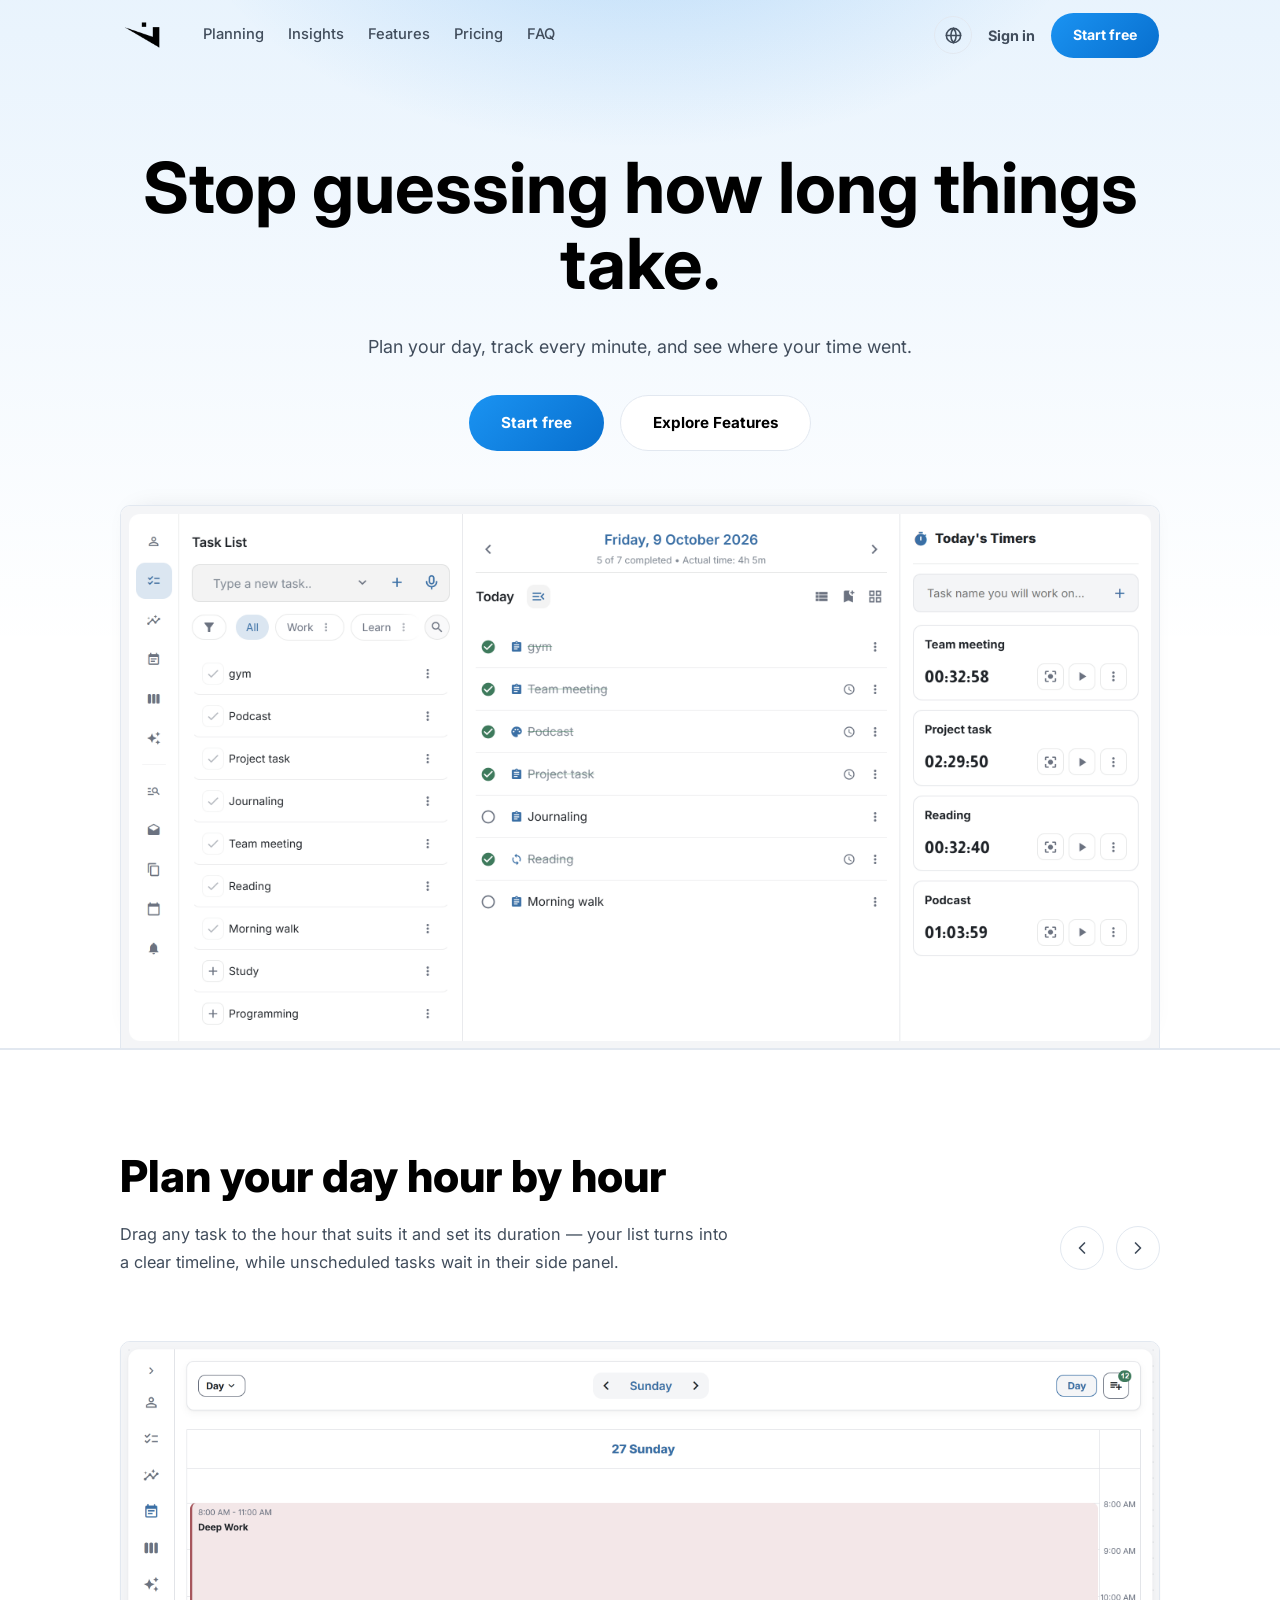
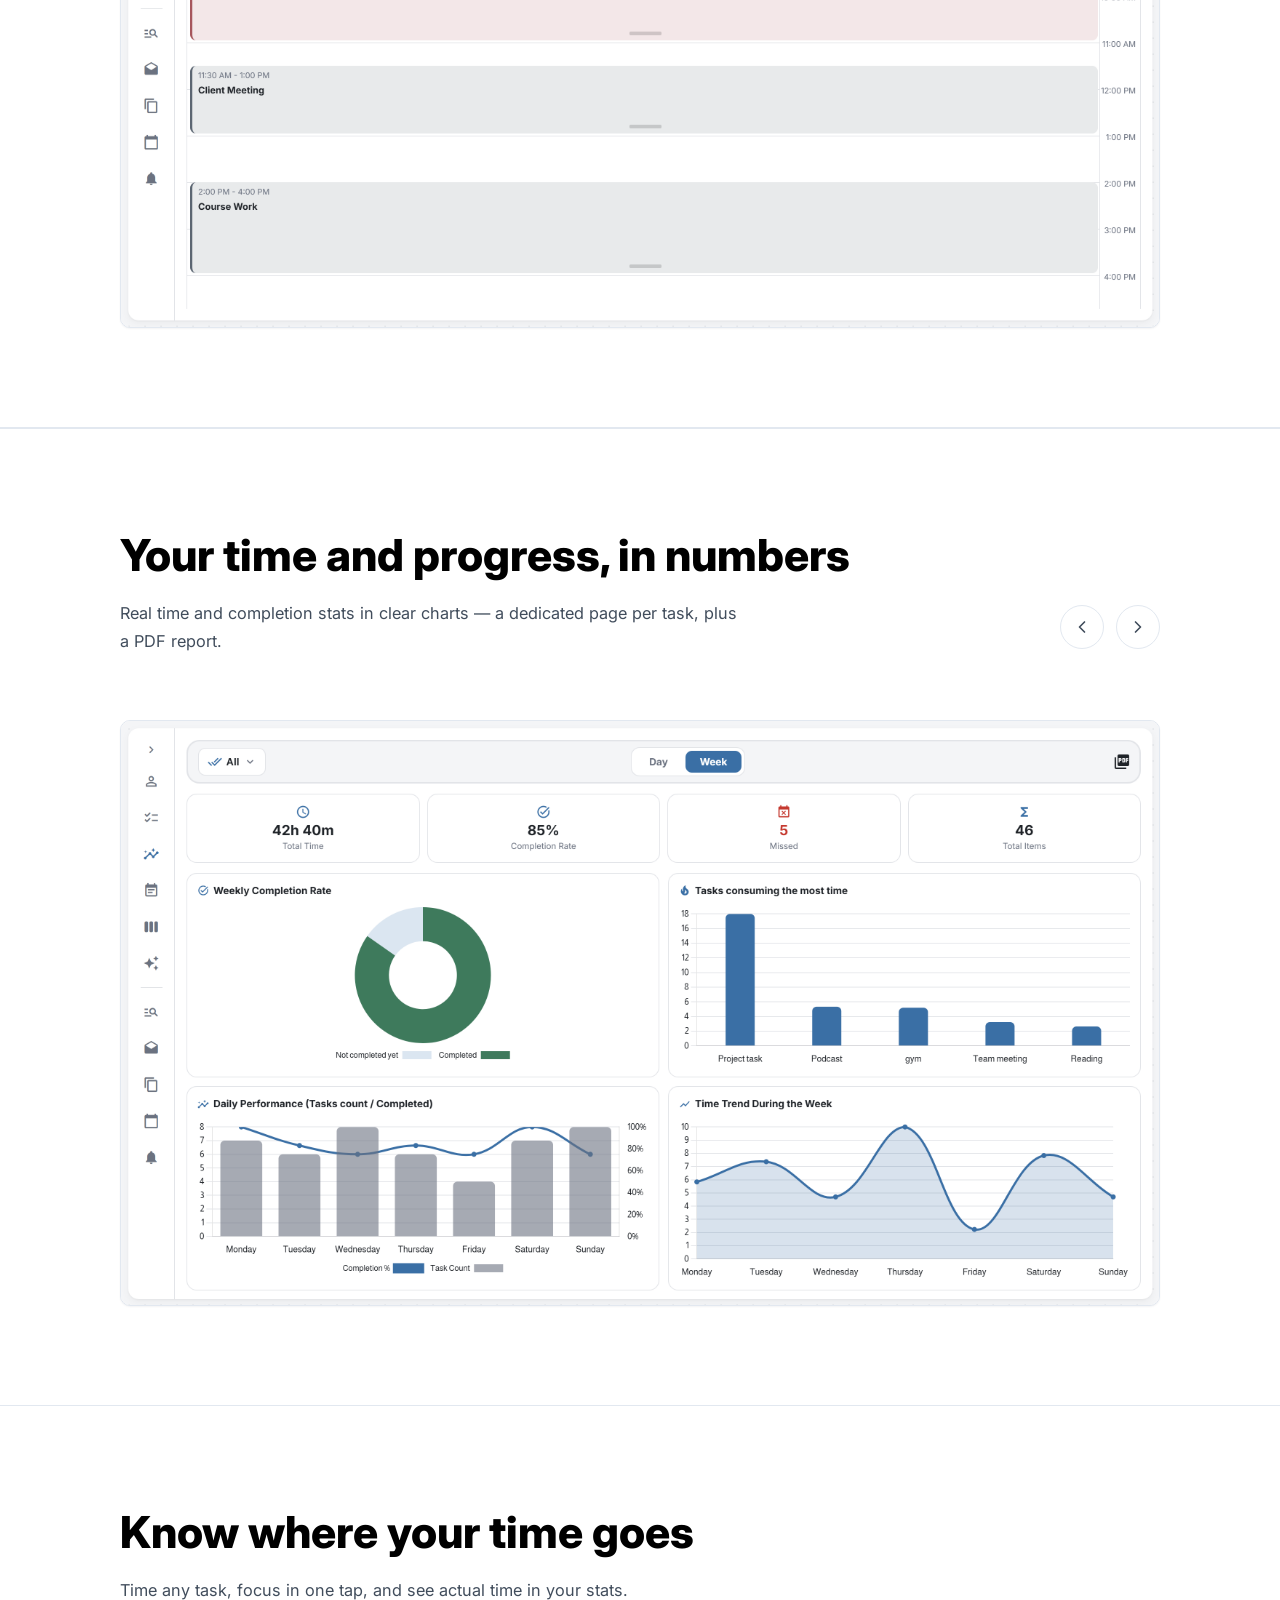
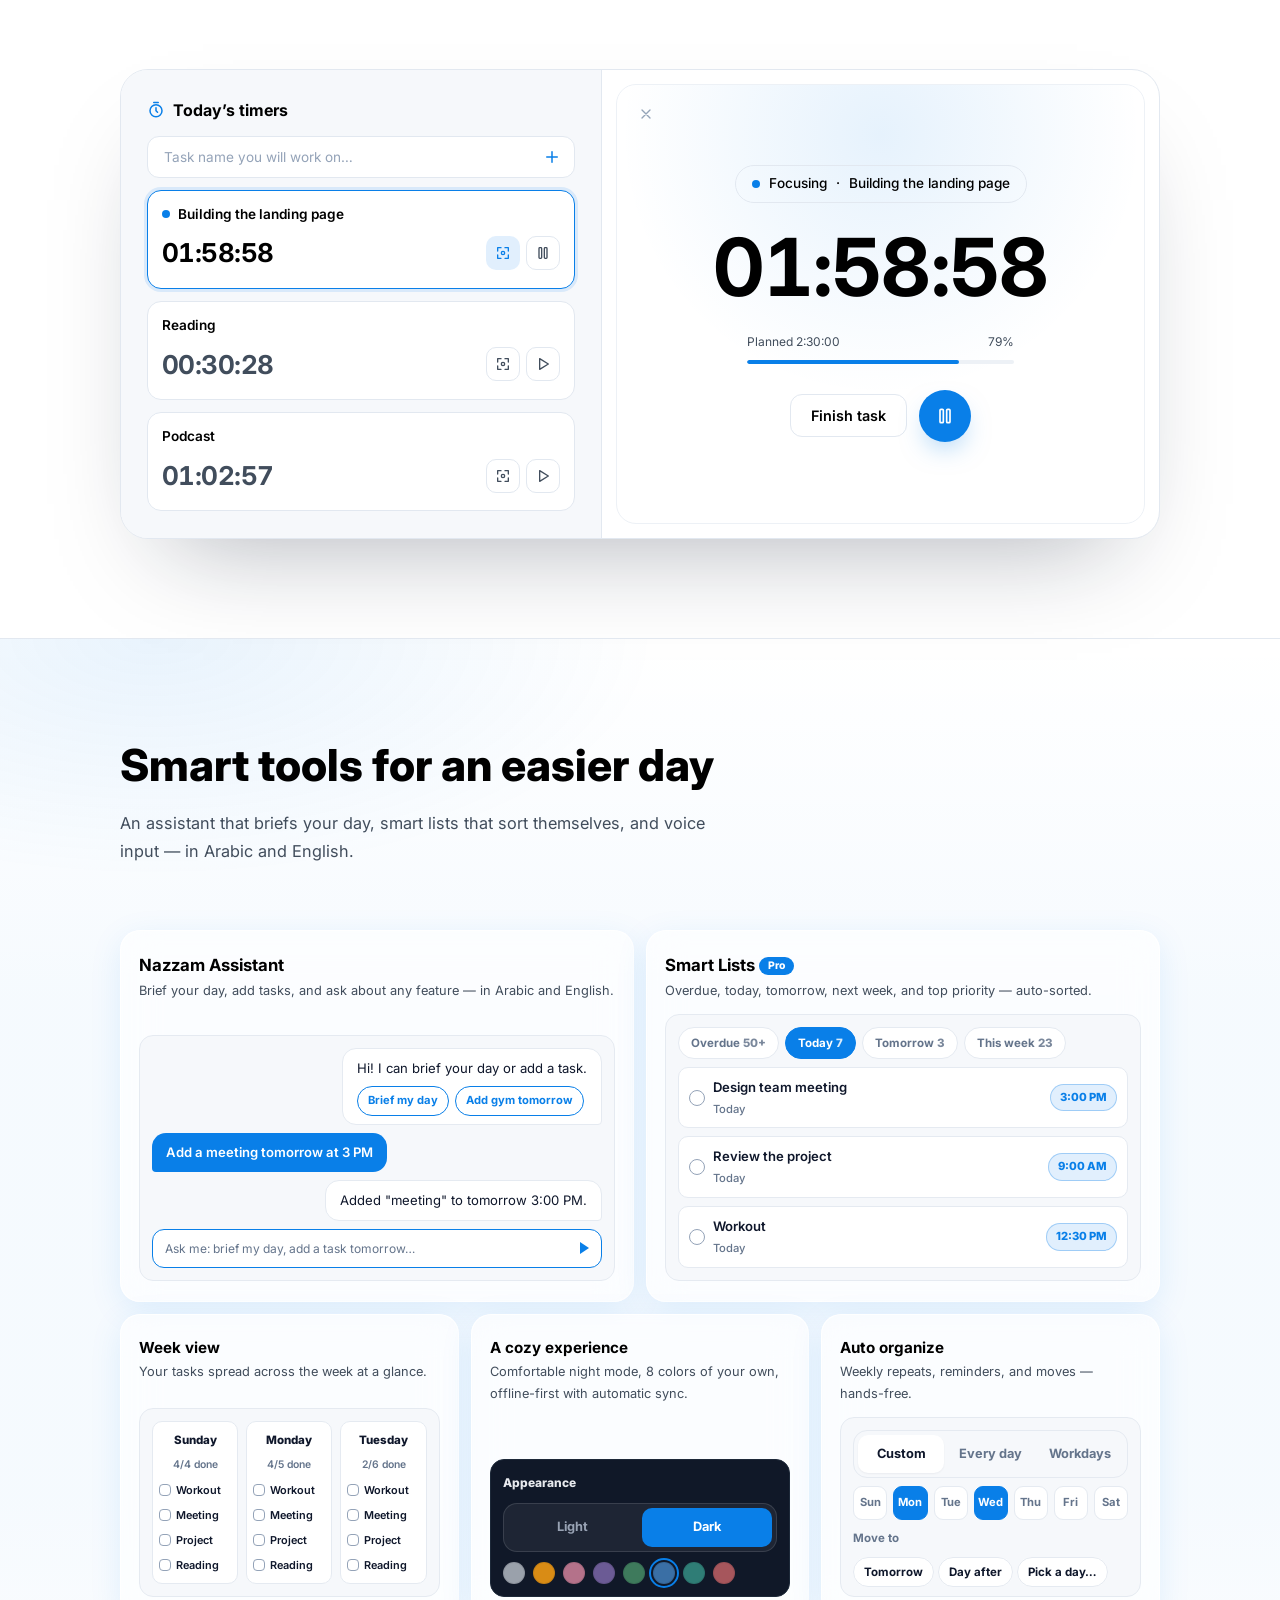
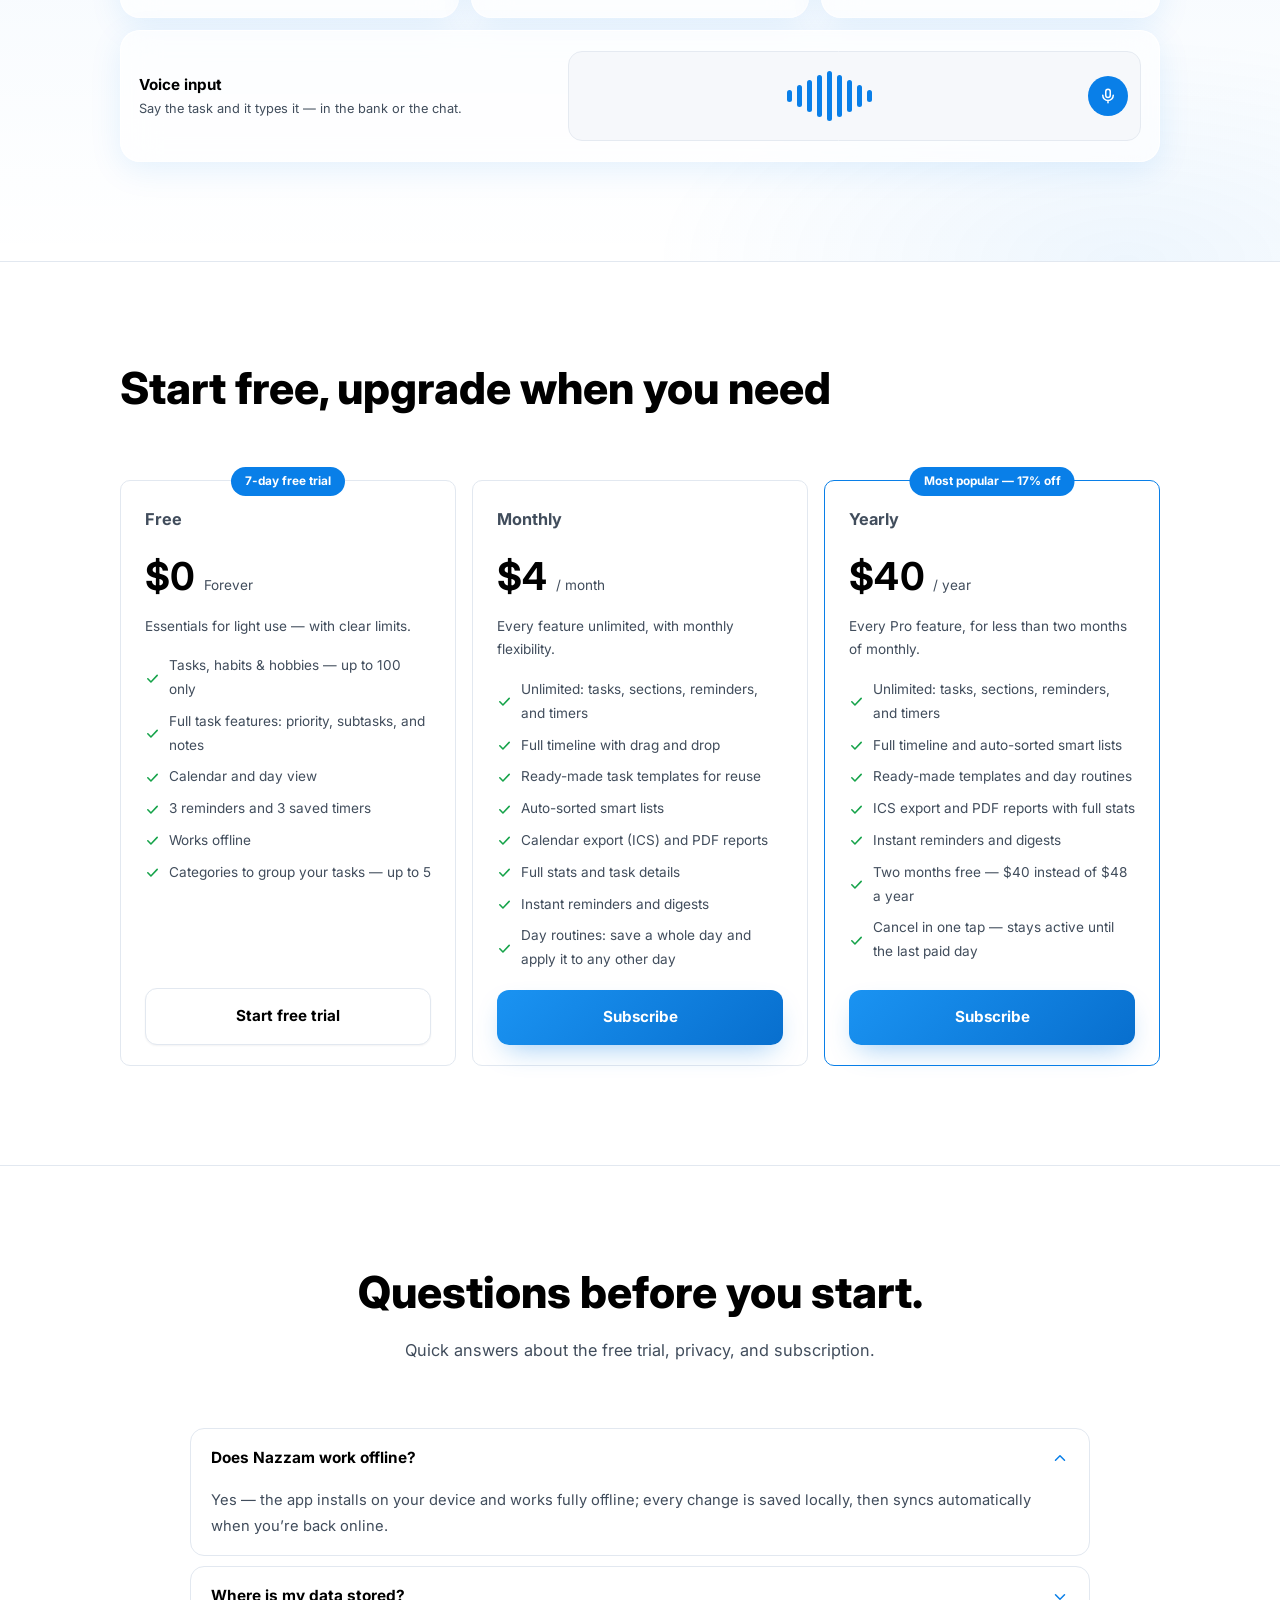
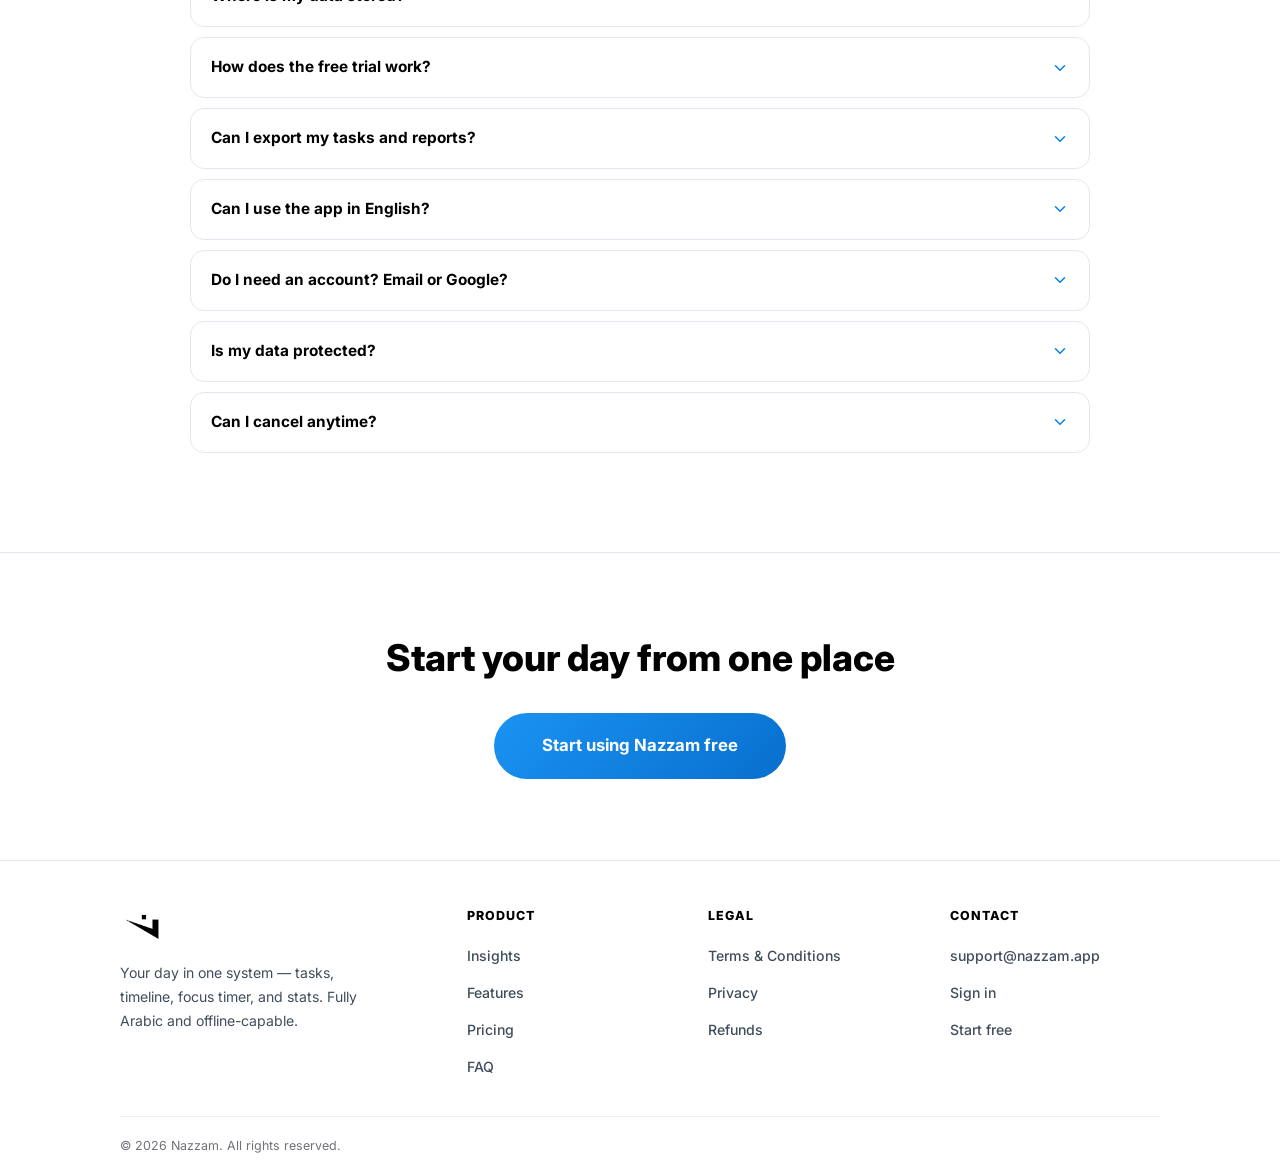
==== commit 99259a8c: "قسم المؤقت والتركيز التفاعلي + استبدال الروتين المكرر + توحيد أزرار الدفع" ====
--- a/index.html
+++ b/index.html
@@ -141,7 +141,7 @@
           </p>
           <div class="hero-cta anim" style="--ad: 0.4s">
             <a href="app/" class="btn btn-primary btn-lg" id="heroStartBtn" data-lp="hero.start">ابدأ مجانًا</a>
-            <a href="#how" class="btn btn-ghost btn-lg" data-lp="hero.discover">شاهده عمليًا</a>
+            <a href="#plan" class="btn btn-ghost btn-lg" data-lp="hero.discover">اكتشف المميزات</a>
           </div>
         </div>
 
@@ -638,6 +638,42 @@
       </section>
 
       <!-- ============================================================
+            المؤقّت ووضع التركيز — عرض تفاعلي
+      ============================================================ -->
+      <section class="section" id="focus">
+        <div class="container">
+          <div class="sec-head reveal">
+            <h2 data-lp-html="focus.title">اعرف أين يذهب وقتك</h2>
+            <p class="sec-lead" data-lp="focus.lead">شغّل مؤقتًا على أي مهمة، وادخل وضع التركيز بنقرة، وشاهد وقتك الفعلي في إحصاءاتك.</p>
+          </div>
+
+          <div class="tfs-stage reveal">
+            <div class="tfs-panel">
+              <h3><svg class="ic" viewBox="0 0 24 24" fill="none" stroke="currentColor" stroke-width="2" stroke-linecap="round" aria-hidden="true"><circle cx="12" cy="13" r="8"/><path d="M12 9v4l2 2M9 2h6"/></svg><span data-lp="focus.panel_title">مؤقّتات اليوم</span></h3>
+              <div class="tfs-add">
+                <input id="tfsIn" data-lp-ph="focus.add_ph" placeholder="اسم المهمة التي ستعمل عليها…" maxlength="40" aria-label="اسم المهمة" />
+                <button class="tfs-plus" id="tfsAdd" data-lp-title="focus.add_title" title="إضافة مؤقّت" aria-label="إضافة مؤقّت"><svg class="ic" viewBox="0 0 24 24" fill="none" stroke="currentColor" stroke-width="2.2" stroke-linecap="round" aria-hidden="true"><path d="M12 5v14M5 12h14"/></svg></button>
+              </div>
+              <div id="tfsList" style="display:grid;gap:12px"></div>
+            </div>
+            <div class="tfs-screen" id="tfsScreen">
+              <span class="tfs-x" aria-hidden="true"><svg class="ic" viewBox="0 0 24 24" fill="none" stroke="currentColor" stroke-width="2" stroke-linecap="round"><path d="M6 6l12 12M18 6 6 18"/></svg></span>
+              <div>
+                <span class="tfs-pill"><span class="tfs-dot"></span><span id="tfsState">قيد التركيز</span> · <span id="tfsName"></span></span>
+                <div class="tfs-big" id="tfsBig">00:00:00</div>
+                <div class="tfs-goal"><div class="tfs-goal-lbl"><span id="tfsGoalL"></span><span id="tfsGoalR"></span></div><div class="tfs-goal-track"><i id="tfsGoalFill"></i></div></div>
+                <div class="tfs-ctl">
+                  <button class="tfs-fin" id="tfsFinish"><span data-lp="focus.finish">إنهاء المهمة</span></button>
+                  <button class="tfs-pp" id="tfsPlay" aria-label="تشغيل أو إيقاف"></button>
+                </div>
+              </div>
+              <div class="tfs-toast" id="tfsToast"></div>
+            </div>
+          </div>
+        </div>
+      </section>
+
+      <!-- ============================================================
             أدوات ذكية — bento لباقي المميزات (بلا صور)
       ============================================================ -->
       <section class="section" id="extras">
@@ -749,79 +785,6 @@
                 </div>
               </div>
             </article>
-          </div>
-        </div>
-</section>
-
-      <!-- ============================================================
-            تفاصيل صغيرة… تصنع فرقًا كبيرًا — تبويبات وصور
-      ============================================================ -->
-      <section class="section" id="features">
-        <div class="container">
-          <div class="sec-head reveal">
-            <h2 data-lp="more.title">الشمول دون تعقيد.</h2>
-            <p class="sec-lead" data-lp="more.lead">نظرة سريعة على الأدوات التي تُبقي يومك يسير بسلاسة.</p>
-          </div>
-
-          <div class="feat-strip reveal" id="featSlider">
-            <div class="fs-viewport" id="fsViewport">
-              <div class="fs-track" id="fsTrack">
-                <article class="fs-card on" data-slide="0">
-                  <div class="fsc-shot"><img data-src="app/img/features/search.png" data-lp-alt="more.f1n" alt="البحث في جميع المهام" loading="lazy" decoding="async" /></div>
-                  <div class="fsc-body">
-                    <span class="fsc-chip" aria-hidden="true"><svg class="ic"><use href="#i-search"/></svg></span>
-                    <div class="fsc-copy">
-                      <h3 class="fsc-name" data-lp="more.f1n">البحث في جميع المهام</h3>
-                      <p class="fsc-desc" data-lp="more.f1d">اكتب أي كلمة وستجد كل المهام والعادات وقائمة المهام المطابق لها.</p>
-                    </div>
-                  </div>
-                </article>
-                <article class="fs-card" data-slide="1">
-                  <div class="fsc-shot"><img data-src="app/img/features/drafts.png" data-lp-alt="more.f2n" alt="المسودات" loading="lazy" decoding="async" /></div>
-                  <div class="fsc-body">
-                    <span class="fsc-chip" aria-hidden="true"><svg class="ic"><use href="#i-file"/></svg></span>
-                    <div class="fsc-copy">
-                      <h3 class="fsc-name" data-lp="more.f2n">المسودات</h3>
-                      <p class="fsc-desc" data-lp="more.f2d">كل ما تحذفه يبقى محفوظًا في قائمة المسودات وتسترجعه بضغطة واحدة.</p>
-                    </div>
-                  </div>
-                </article>
-                <article class="fs-card" data-slide="2">
-                  <div class="fsc-shot"><img data-src="app/img/features/templates.png" data-lp-alt="more.f3n" alt="قوالب المهام" loading="lazy" decoding="async" /></div>
-                  <div class="fsc-body">
-                    <span class="fsc-chip" aria-hidden="true"><svg class="ic"><use href="#i-copy"/></svg></span>
-                    <div class="fsc-copy">
-                      <h3 class="fsc-name" data-lp="more.f3n">قوالب المهام</h3>
-                      <p class="fsc-desc" data-lp="more.f3d">مهامك المتكررة محفوظة كقوالب جاهزة — تضيفها لأي يوم بضغطة واحدة.</p>
-                    </div>
-                  </div>
-                </article>
-                <article class="fs-card" data-slide="3">
-                  <div class="fsc-shot"><img data-src="app/img/features/notifications.png" data-lp-alt="more.f4n" alt="التنبيهات" loading="lazy" decoding="async" /></div>
-                  <div class="fsc-body">
-                    <span class="fsc-chip" aria-hidden="true"><svg class="ic"><use href="#i-bell"/></svg></span>
-                    <div class="fsc-copy">
-                      <h3 class="fsc-name" data-lp="more.f4n">التنبيهات</h3>
-                      <p class="fsc-desc" data-lp="more.f4d">تذكيرات تصل في موعدها إشعارًا حتى مع إغلاق التطبيق، أو ملخصًا صباحيًا.</p>
-                    </div>
-                  </div>
-                </article>
-                <article class="fs-card" data-slide="4">
-                  <div class="fsc-shot"><img data-src="app/img/features/task-details.png" data-lp-alt="more.f5n" alt="تفاصيل المهمة" loading="lazy" decoding="async" /></div>
-                  <div class="fsc-body">
-                    <span class="fsc-chip" aria-hidden="true"><svg class="ic"><use href="#i-list"/></svg></span>
-                    <div class="fsc-copy">
-                      <h3 class="fsc-name" data-lp="more.f5n">تفاصيل المهمة</h3>
-                      <p class="fsc-desc" data-lp="more.f5d">اضغط على أي مهمة: الأهمية والوقت والملاحظة والمهام الفرعية في نافذة واحدة.</p>
-                    </div>
-                  </div>
-                </article>
-              </div>
-            </div>
-
-            <div class="fs-controls">
-              <div class="fs-dots" id="fsDots" role="group" data-lp-aria="more.dots" aria-label="مؤشرات الشريحة"></div>
-            </div>
           </div>
         </div>
 </section>
--- a/assets/css/landing.css
+++ b/assets/css/landing.css
@@ -185,15 +185,35 @@
 
 .nav {
   position: fixed; inset-inline: 0; top: 0; z-index: 100;
+  background: transparent;
+  border-bottom: 1px solid transparent;
+  transition: border-color var(--t-med) ease, box-shadow var(--t-med) ease;
+}
+
+.nav.is-scrolled { border-bottom-color: transparent; box-shadow: none; }
+
+.nav-inner { display: flex; align-items: center; gap: var(--s4); padding-block: 12px; border-radius: 18px; border: 1px solid transparent; transition: padding var(--t-med) ease, background var(--t-med) ease, box-shadow var(--t-med) ease, border-color var(--t-med) ease, margin var(--t-med) ease, max-width var(--t-med) ease; }
+
+.nav.is-scrolled .nav-inner {
   background: rgba(255, 255, 255, 0.85);
   backdrop-filter: blur(16px); -webkit-backdrop-filter: blur(16px);
-  border-bottom: 1px solid transparent;
-  transition: border-color var(--t-med) ease, box-shadow var(--t-med) ease;
-}
-
-.nav.is-scrolled { border-bottom-color: var(--line); box-shadow: 0 8px 32px -20px rgba(15, 23, 43, 0.2); }
-
-.nav-inner { display: flex; align-items: center; gap: var(--s4); padding-block: 12px; transition: padding var(--t-med) ease; }
+  border-color: var(--line);
+  box-shadow: 0 8px 32px -20px rgba(15, 23, 43, 0.2);
+  padding-block: 9px;
+  padding-inline: 18px;
+  margin-top: 10px;
+  /* بعرض المحتوى نفسه (داخل حشو الحاوية) لا بعرضها الكامل */
+  margin-inline: 80px;
+}
+@media (max-width: 1100px) {
+  .nav.is-scrolled .nav-inner { margin-inline: 64px; }
+}
+@media (max-width: 760px) {
+  .nav.is-scrolled .nav-inner { margin-inline: 24px; }
+}
+@media (min-width: 1361px) {
+  .nav.is-scrolled .nav-inner { max-width: 1040px; margin-inline: auto; }
+}
 
 .nav.is-scrolled .nav-inner { padding-block: 9px; }
 
@@ -2156,6 +2176,8 @@
   .fsc-shot { height: 300px; }
   .fs-dot { width: 8px; height: 8px; }
   .fs-dot.on { width: 20px; }
+  /* البطاقة بعرض الشاشة — قناع التلاشي كان يأكل من أطرافها */
+  .fs-viewport { -webkit-mask-image: none; mask-image: none; }
 }
 
 @media (prefers-reduced-motion: reduce) {
@@ -2419,14 +2441,14 @@
 .price-card {
   position: relative; background: var(--surface);
   border: 1px solid var(--line); border-radius: 10px;
-  padding: var(--s4) var(--s4) var(--s3); text-align: right;
+  padding: 24px 24px 20px; text-align: right;
   display: flex; flex-direction: column;
   transition: border-color var(--t-med) ease;
 }
 
 .price-card:hover { border-color: var(--ink-3); }
 
-.price-card.featured { border-color: var(--blue); background: var(--blue-tint); }
+.price-card.featured { border: 1.5px solid var(--blue); background: var(--surface); }
 
 .price-card.featured:hover { border-color: var(--blue-deep); }
 
@@ -2441,19 +2463,19 @@
 
 .price-num { margin-top: 10px; display: flex; align-items: baseline; justify-content: flex-start; gap: 8px; }
 
-.price-num .digits { font-family: var(--font-latin); font-size: clamp(2.4rem, 4vw, 3rem); font-weight: 700; color: var(--ink); }
+.price-num .digits { font-family: var(--font-latin); font-size: clamp(2rem, 3.2vw, 2.4rem); font-weight: 700; color: var(--ink); }
 
 .price-num small { font-size: 0.85rem; color: var(--ink-2); }
 
-.price-for { color: var(--ink-2); font-size: 0.88rem; margin-top: 6px; }
-
-.price-feats { margin-top: var(--s3); display: flex; flex-direction: column; gap: 11px; text-align: start; flex: 1; }
-
-.price-feats li { display: flex; align-items: center; gap: 9px; font-size: 0.9rem; font-weight: 500; }
-
-.price-feats .ic { width: 17px; height: 17px; color: var(--mk-green); stroke-width: 2.5; }
-
-.price-btn { width: 100%; margin-top: var(--s3); }
+.price-for { color: var(--ink-2); font-size: 0.85rem; margin-top: 4px; }
+
+.price-feats { margin-top: 16px; display: flex; flex-direction: column; gap: 8px; text-align: start; flex: 1; }
+
+.price-feats li { display: flex; align-items: center; gap: 9px; font-size: 0.85rem; font-weight: 400; color: var(--ink-2); }
+
+.price-feats .ic { width: 15px; height: 15px; color: var(--mk-green); stroke-width: 2.5; flex: none; }
+
+.price-btn { width: 100%; margin-top: 18px; }
 
 /* شارة الخطة الحالية للمشترك (بدل زر اشتراك — غير قابلة للنقر) */
 .current-plan-btn { opacity: 0.7; cursor: default; pointer-events: none; }
@@ -2593,3 +2615,77 @@
 [dir="ltr"] .fs-track { direction: ltr; }
 
 [dir="ltr"] .fs-card { direction: ltr; }
+
+/* ---------- 21) المؤقّت ووضع التركيز (عرض تفاعلي) ---------- */
+.tfs-stage {
+  display: grid;
+  grid-template-columns: 0.95fr 1.1fr;
+  margin-top: var(--s6);
+  background: var(--surface);
+  border: 1px solid var(--line);
+  border-radius: 28px;
+  box-shadow: var(--shadow-lg);
+  overflow: hidden;
+}
+.tfs-panel {
+  padding: 26px;
+  background: #f6f8fb;
+  border-inline-end: 1px solid var(--line);
+  display: flex;
+  flex-direction: column;
+  gap: 12px;
+}
+.tfs-panel h3 { font-size: 1rem; display: flex; align-items: center; gap: 8px; }
+.tfs-panel h3 .ic { width: 18px; height: 18px; color: var(--blue); }
+.tfs-add { display: flex; align-items: center; background: #fff; border: 1px solid var(--line); border-radius: 12px; padding: 4px 6px 4px 12px; transition: border-color var(--t-fast); }
+.tfs-add:focus-within { border-color: var(--blue); box-shadow: 0 0 0 3px var(--blue-tint); }
+.tfs-add input { flex: 1; border: 0; background: none; outline: 0; padding: 8px 4px; font-size: 0.85rem; font-family: inherit; min-width: 0; color: var(--ink); }
+.tfs-add input::placeholder { color: var(--ink-3); }
+.tfs-plus { width: 32px; height: 32px; border-radius: 9px; display: grid; place-items: center; color: var(--blue); border: 0; background: none; cursor: pointer; transition: background var(--t-fast); }
+.tfs-plus:hover { background: var(--blue-tint); }
+.tfs-plus .ic { width: 18px; height: 18px; }
+.tfs-card { background: #fff; border: 1px solid var(--line); border-radius: 14px; padding: 12px 14px; transition: border-color 0.25s, box-shadow 0.25s; }
+.tfs-card.sel { border-color: var(--blue); box-shadow: 0 0 0 3px var(--blue-tint); }
+.tfs-name { font-weight: 600; font-size: 0.85rem; display: flex; align-items: center; gap: 8px; }
+.tfs-dot { width: 8px; height: 8px; border-radius: 50%; background: var(--blue); animation: tfs-pulse 1.4s infinite; }
+@keyframes tfs-pulse { 50% { opacity: 0.3; } }
+.tfs-row { display: flex; align-items: center; justify-content: space-between; margin-top: 4px; }
+.tfs-time { font-size: 1.625rem; font-weight: 700; letter-spacing: -0.02em; font-variant-numeric: tabular-nums; direction: ltr; }
+.tfs-card:not(.run) .tfs-time { color: var(--ink-2); }
+.tfs-btns { display: flex; gap: 6px; }
+.tfs-btns button { width: 34px; height: 34px; border-radius: 10px; border: 1px solid var(--line); display: grid; place-items: center; color: var(--ink-2); background: #fff; cursor: pointer; transition: background var(--t-fast), color var(--t-fast); }
+.tfs-btns button:hover { background: #f6f8fb; color: var(--ink); }
+.tfs-btns button:active { transform: scale(0.94); }
+.tfs-btns button.on { background: var(--blue-tint); color: var(--blue); border-color: transparent; }
+.tfs-btns .ic { width: 16px; height: 16px; }
+/* شاشة التركيز */
+.tfs-screen { position: relative; margin: 14px; border-radius: 20px; background: #fff; border: 1px solid var(--line-soft); color: var(--ink); min-height: 440px; display: grid; place-items: center; overflow: hidden; isolation: isolate; padding: 30px 20px; text-align: center; }
+.tfs-screen::before { content: ""; position: absolute; width: 520px; height: 520px; border-radius: 50%; background: radial-gradient(closest-side, rgba(9, 127, 232, 0.1), transparent); top: -210px; left: 50%; transform: translateX(-50%); z-index: -1; }
+.tfs-x { position: absolute; top: 14px; inset-inline-start: 14px; color: var(--ink-3); display: grid; place-items: center; width: 30px; height: 30px; }
+.tfs-x .ic { width: 16px; height: 16px; }
+.tfs-pill { display: inline-flex; align-items: center; gap: 9px; border: 1px solid var(--line); background: var(--paper); border-radius: 99px; padding: 6px 16px; font-size: 0.85rem; font-weight: 500; color: var(--ink); }
+.tfs-pill .tfs-dot { background: var(--blue); }
+.tfs-screen.paused .tfs-pill .tfs-dot { animation: none; background: var(--ink-3); }
+.tfs-big { font-size: clamp(50px, 8vw, 80px); font-weight: 700; letter-spacing: -0.03em; font-variant-numeric: tabular-nums; direction: ltr; line-height: 1.1; margin-top: 20px; color: var(--ink); transition: opacity 0.3s; }
+.tfs-screen.paused .tfs-big { opacity: 0.45; }
+.tfs-goal { width: min(320px, 80%); margin: 20px auto 0; }
+.tfs-goal .tfs-goal-lbl { display: flex; justify-content: space-between; font-size: 0.75rem; color: var(--ink-2); margin-bottom: 8px; }
+.tfs-goal .tfs-goal-track { height: 4px; border-radius: 9px; background: var(--line-soft); overflow: hidden; }
+.tfs-goal .tfs-goal-track i { display: block; height: 100%; background: var(--blue); border-radius: 9px; transition: width 1s linear; }
+.tfs-ctl { display: flex; gap: 12px; justify-content: center; align-items: center; margin-top: 26px; }
+.tfs-fin { border: 1px solid var(--line); background: var(--paper); color: var(--ink); border-radius: 12px; padding: 12px 20px; font-size: 0.9rem; font-family: inherit; cursor: pointer; transition: background 0.15s; font-weight: 600; }
+.tfs-fin:hover { background: var(--line-soft); }
+.tfs-pp { width: 52px; height: 52px; border-radius: 50%; background: var(--blue); color: #fff; border: 0; display: grid; place-items: center; cursor: pointer; transition: transform 0.15s; box-shadow: 0 12px 28px -10px rgba(9, 127, 232, 0.5); }
+.tfs-pp:hover { transform: scale(1.06); }
+.tfs-pp:active { transform: scale(0.96); }
+.tfs-pp .ic { width: 20px; height: 20px; }
+.tfs-toast { position: absolute; bottom: 44px; inset-inline: 0; font-size: 0.8rem; color: var(--blue-deep); opacity: 0; transform: translateY(6px); transition: 0.4s; pointer-events: none; }
+.tfs-toast.on { opacity: 1; transform: none; }
+@media (max-width: 900px) {
+  .tfs-stage { grid-template-columns: 1fr; }
+  .tfs-panel { border-inline-end: 0; border-bottom: 1px solid var(--line); }
+}
+@media (prefers-reduced-motion: reduce) {
+  .tfs-dot { animation: none; }
+  .tfs-goal .tfs-goal-track i { transition: none; }
+}
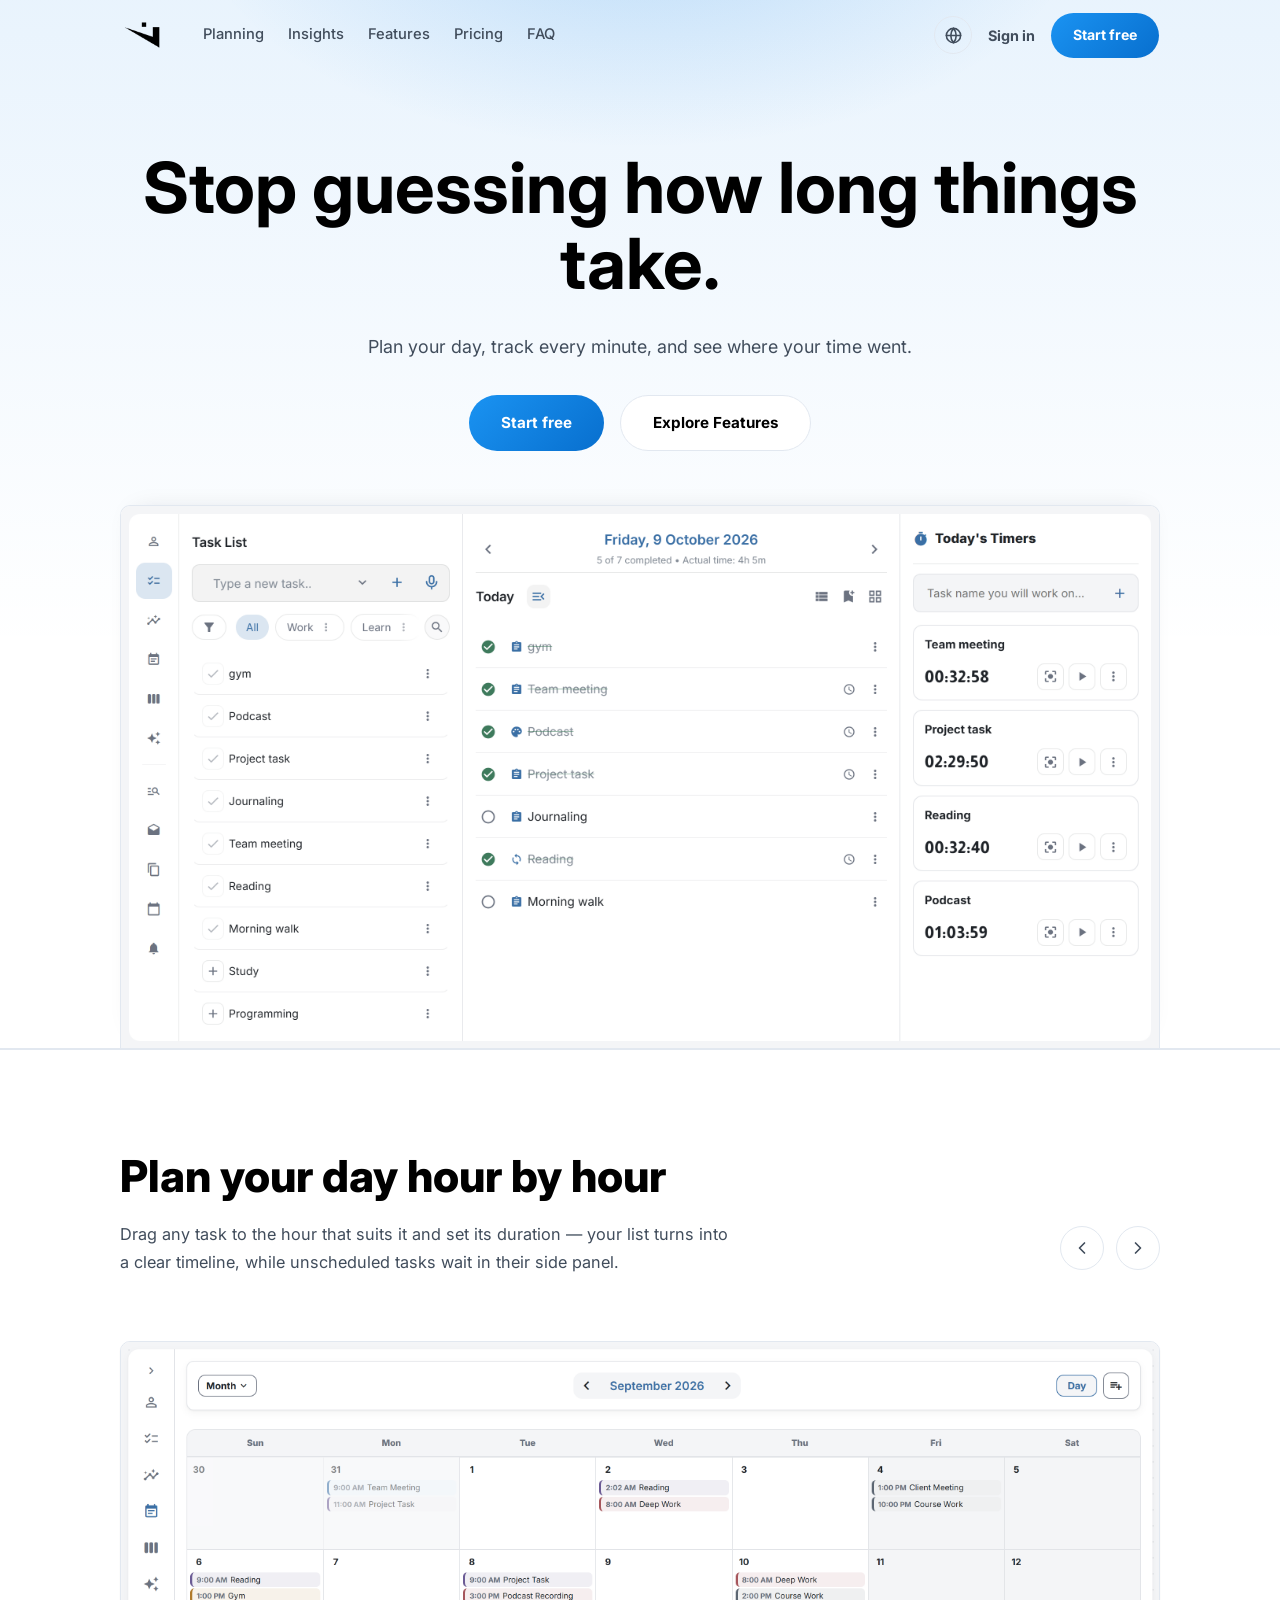
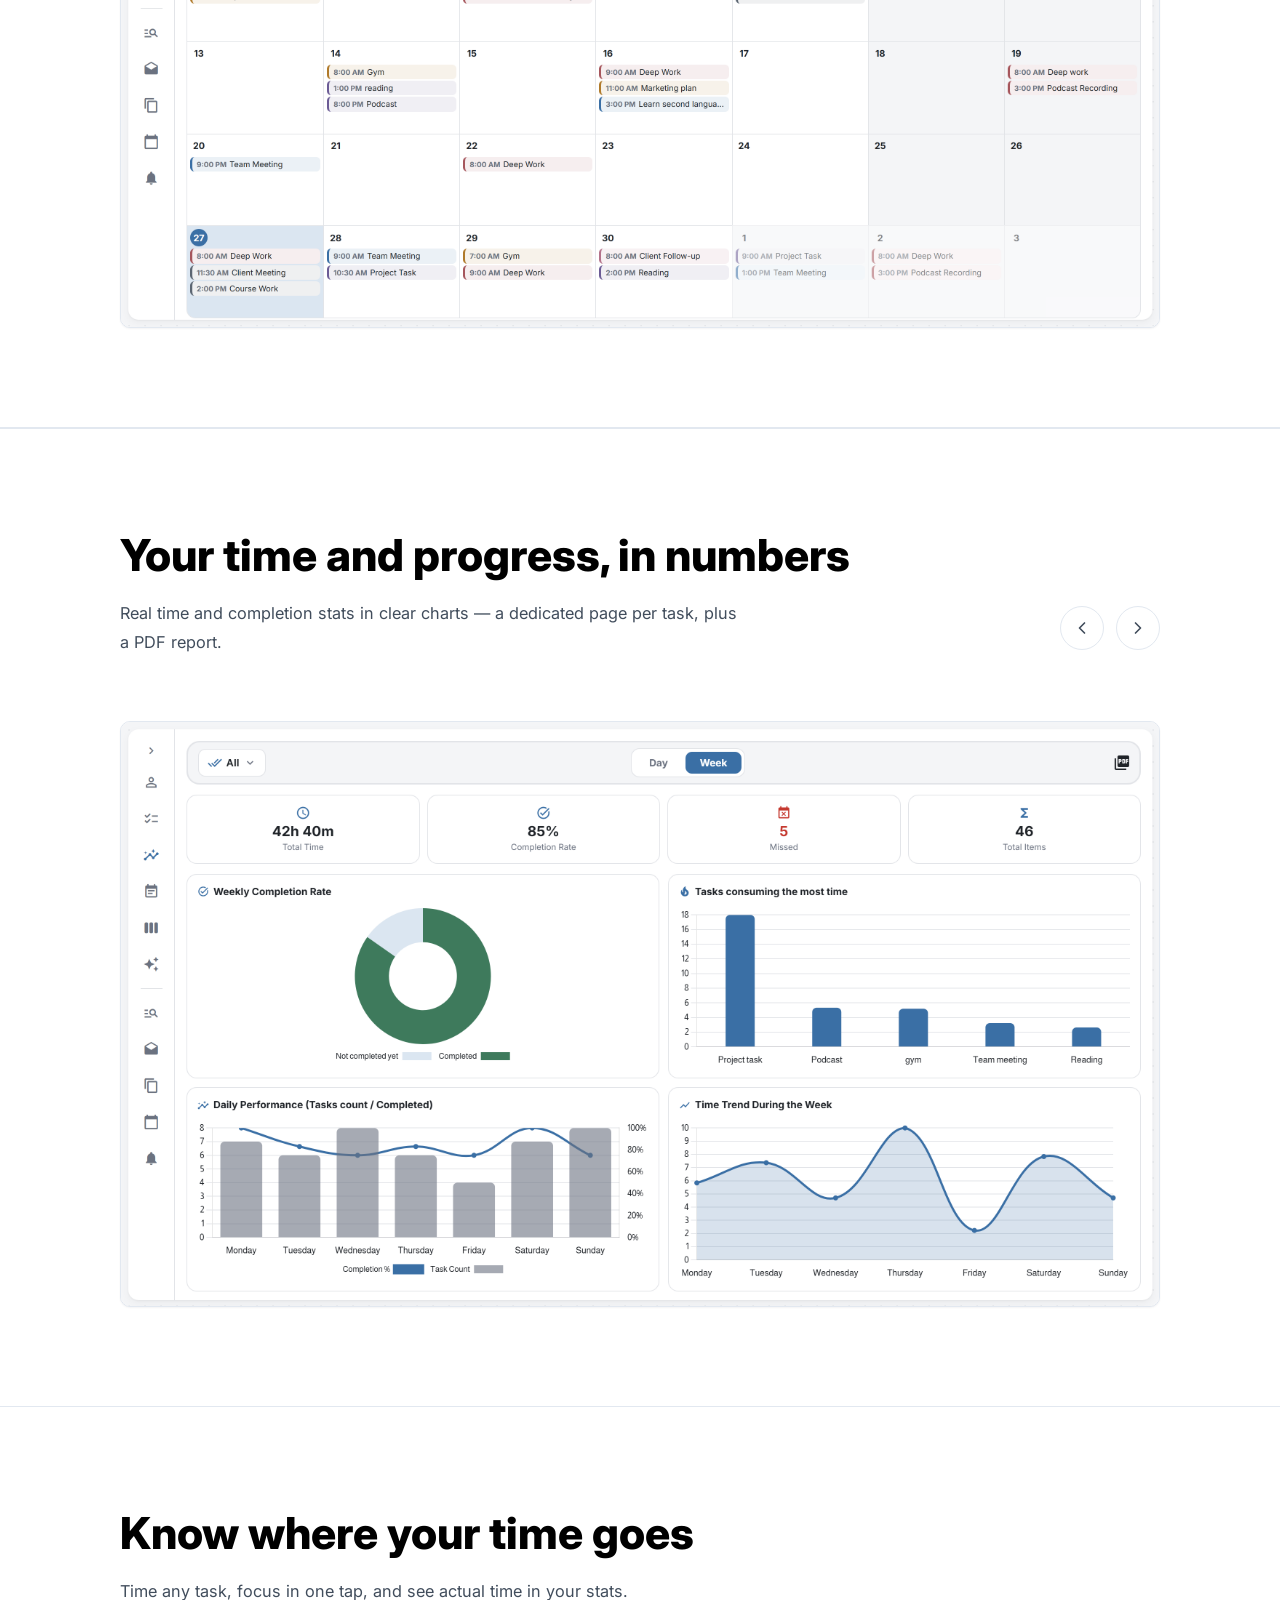
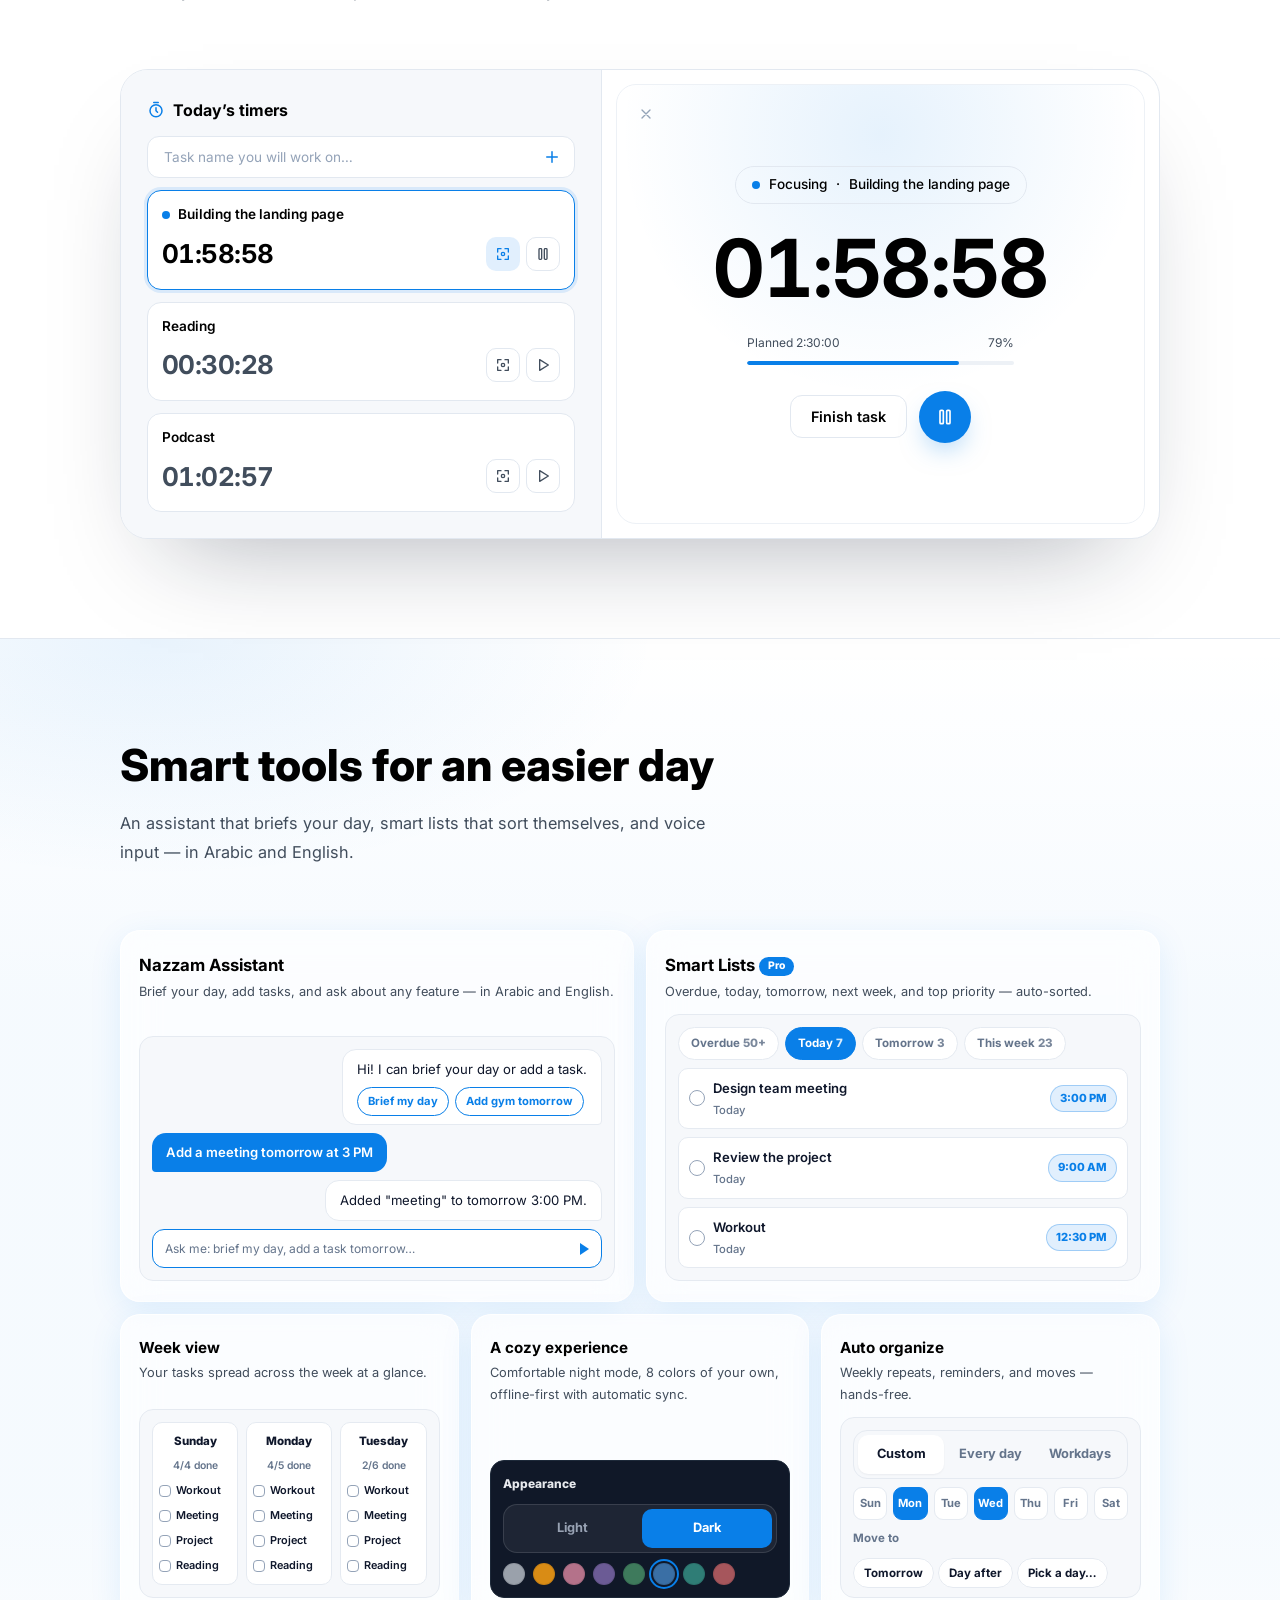
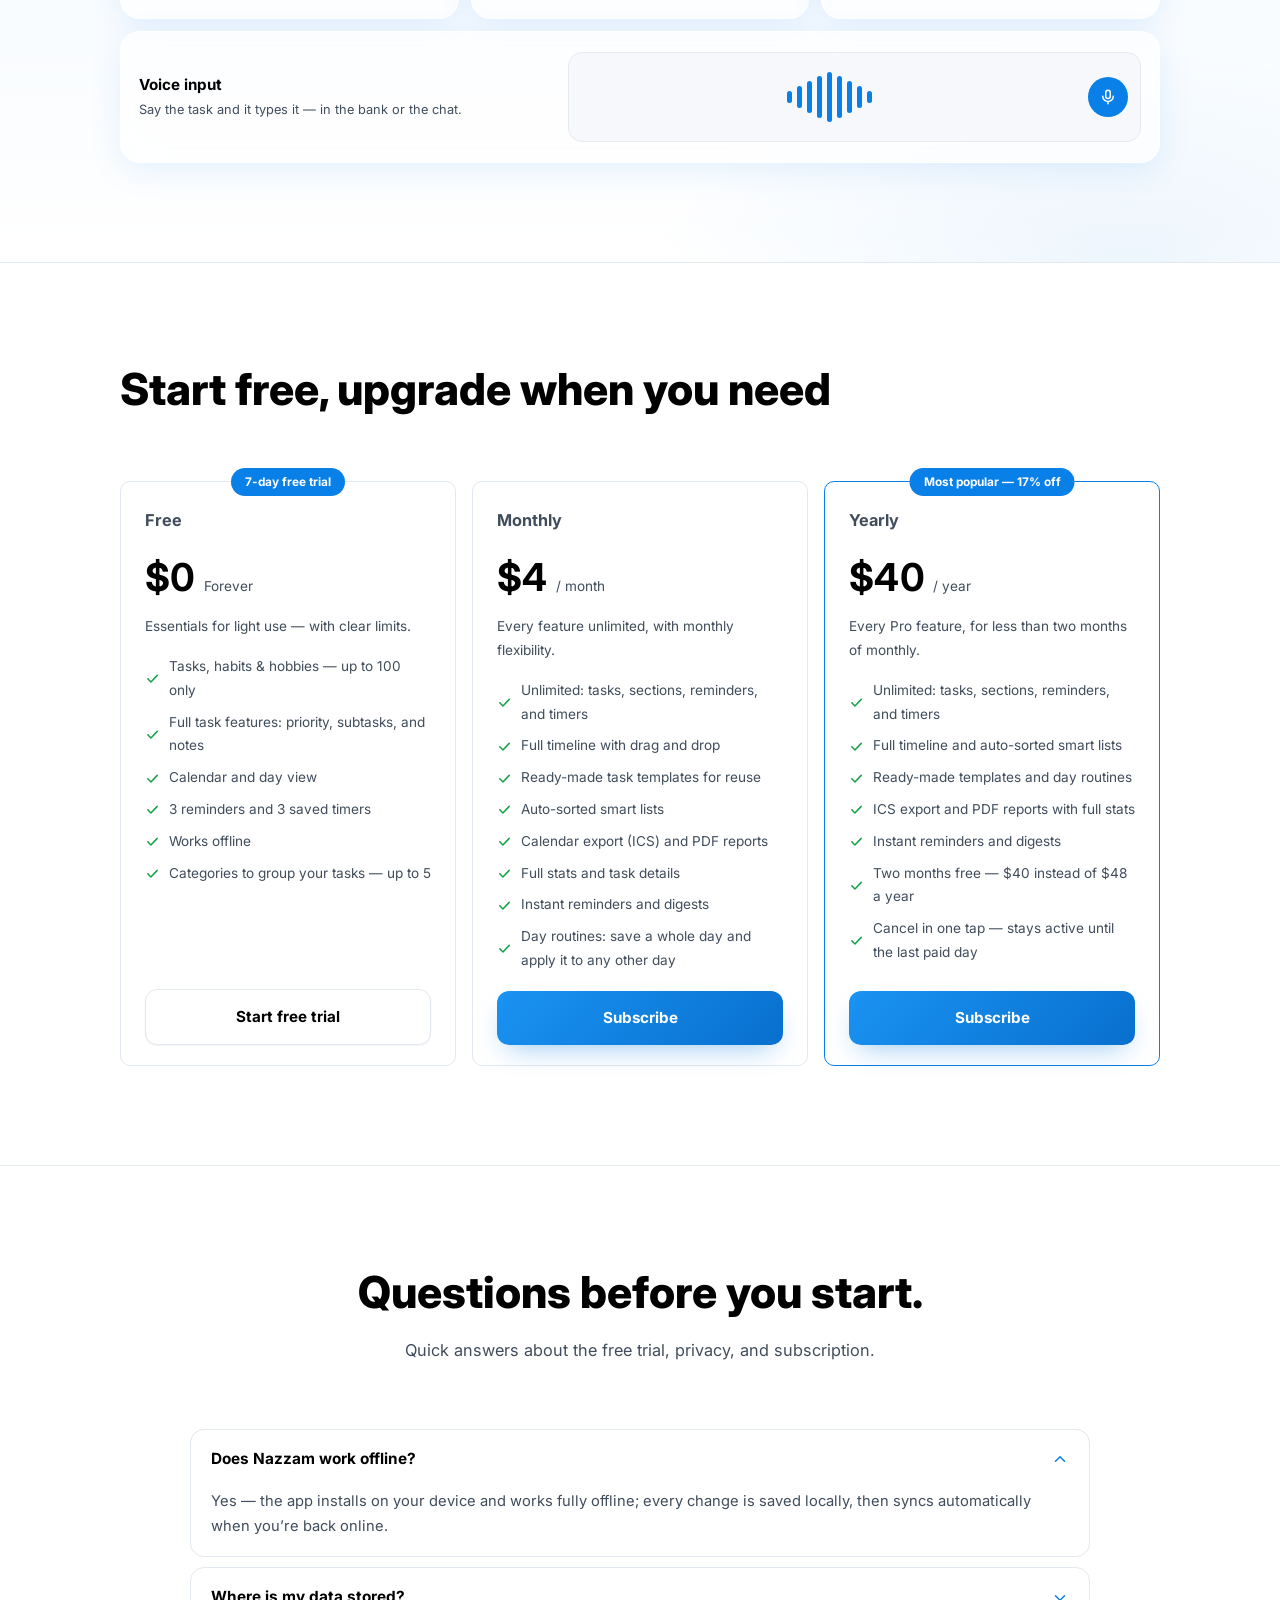
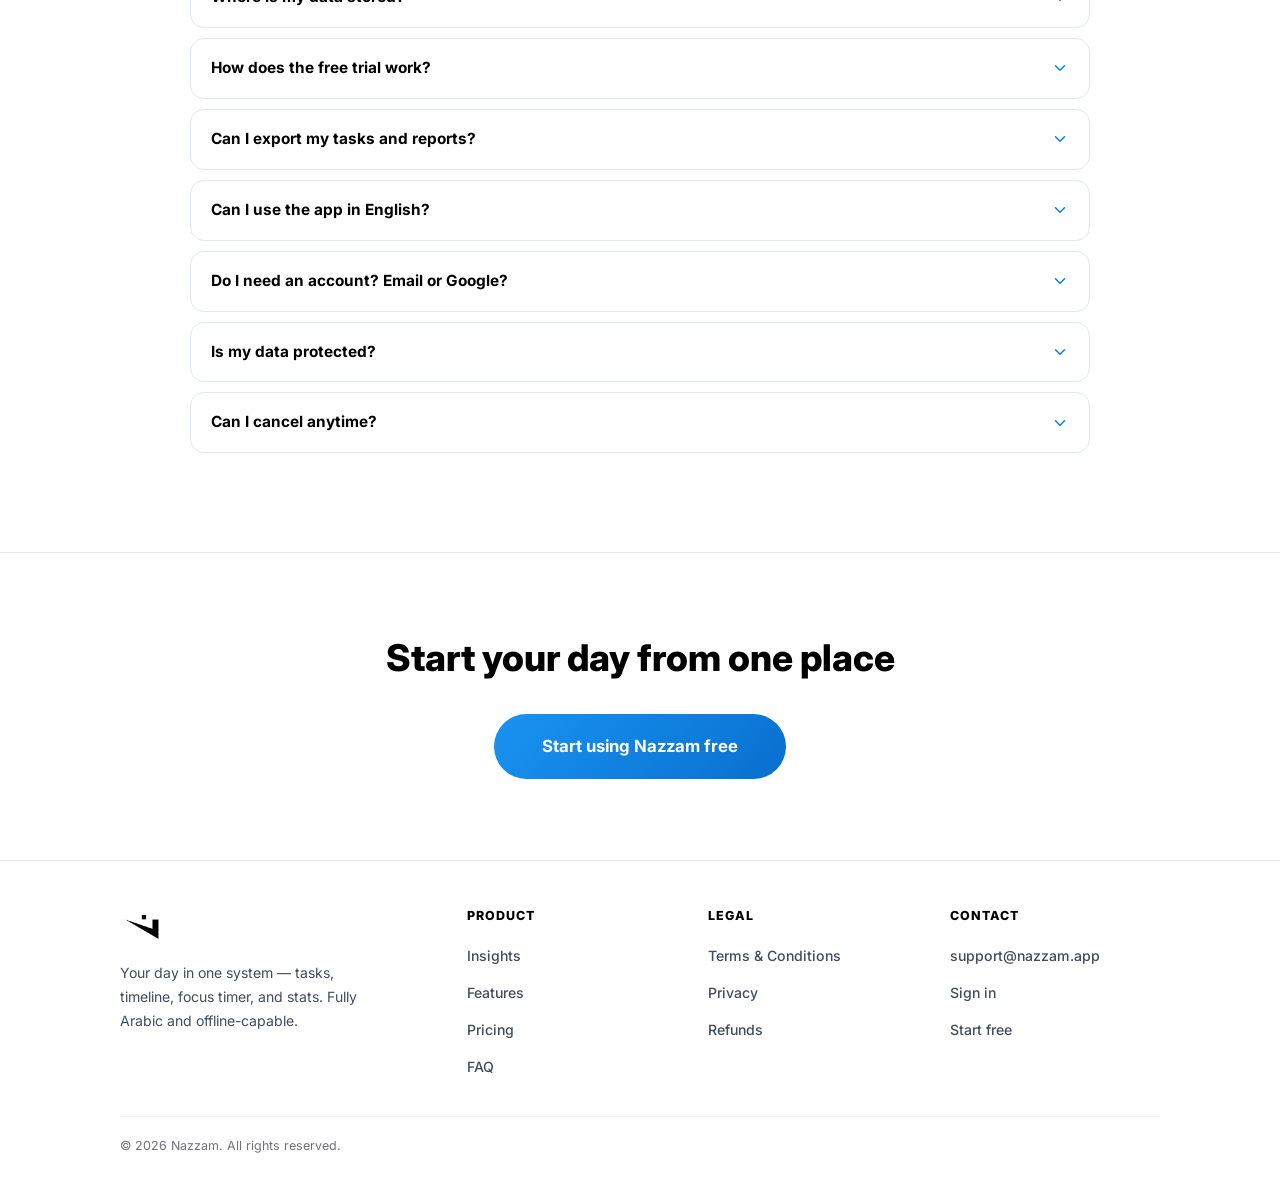
==== commit 6e26a4d2: "صف تحرير مدمج + قائمة خيارات مرنة + عكس ترتيب صور الجدول" ====
--- a/index.html
+++ b/index.html
@@ -579,9 +579,9 @@
 
           <div class="reveal">
             <div class="mk-card tb-shot wide tb-real">
-              <div class="tb-pane on" data-pane="day">
+              <div class="tb-pane on" data-pane="month">
                 <figure class="tb-shot-img">
-                  <img src="app/img/shots/time-block-day1.png" data-lp-alt="plan.alt_day" alt="الجدول الزمني — عرض اليوم مع البلوكات الزمنية الملونة" width="2534" height="1437" loading="lazy" decoding="async" />
+                  <img src="app/img/shots/time-block-month1.png" data-lp-alt="plan.alt_month" alt="الجدول الزمني — عرض الشهر مع خلايا الأيام والمهام المصغرة" width="2548" height="1437" loading="lazy" decoding="async" />
                 </figure>
               </div>
 
@@ -591,9 +591,9 @@
                 </figure>
               </div>
 
-              <div class="tb-pane" data-pane="month">
+              <div class="tb-pane" data-pane="day">
                 <figure class="tb-shot-img">
-                  <img src="app/img/shots/time-block-month1.png" data-lp-alt="plan.alt_month" alt="الجدول الزمني — عرض الشهر مع خلايا الأيام والمهام المصغرة" width="2548" height="1437" loading="lazy" decoding="async" />
+                  <img src="app/img/shots/time-block-day1.png" data-lp-alt="plan.alt_day" alt="الجدول الزمني — عرض اليوم مع البلوكات الزمنية الملونة" width="2534" height="1437" loading="lazy" decoding="async" />
                 </figure>
               </div>
             </div>
